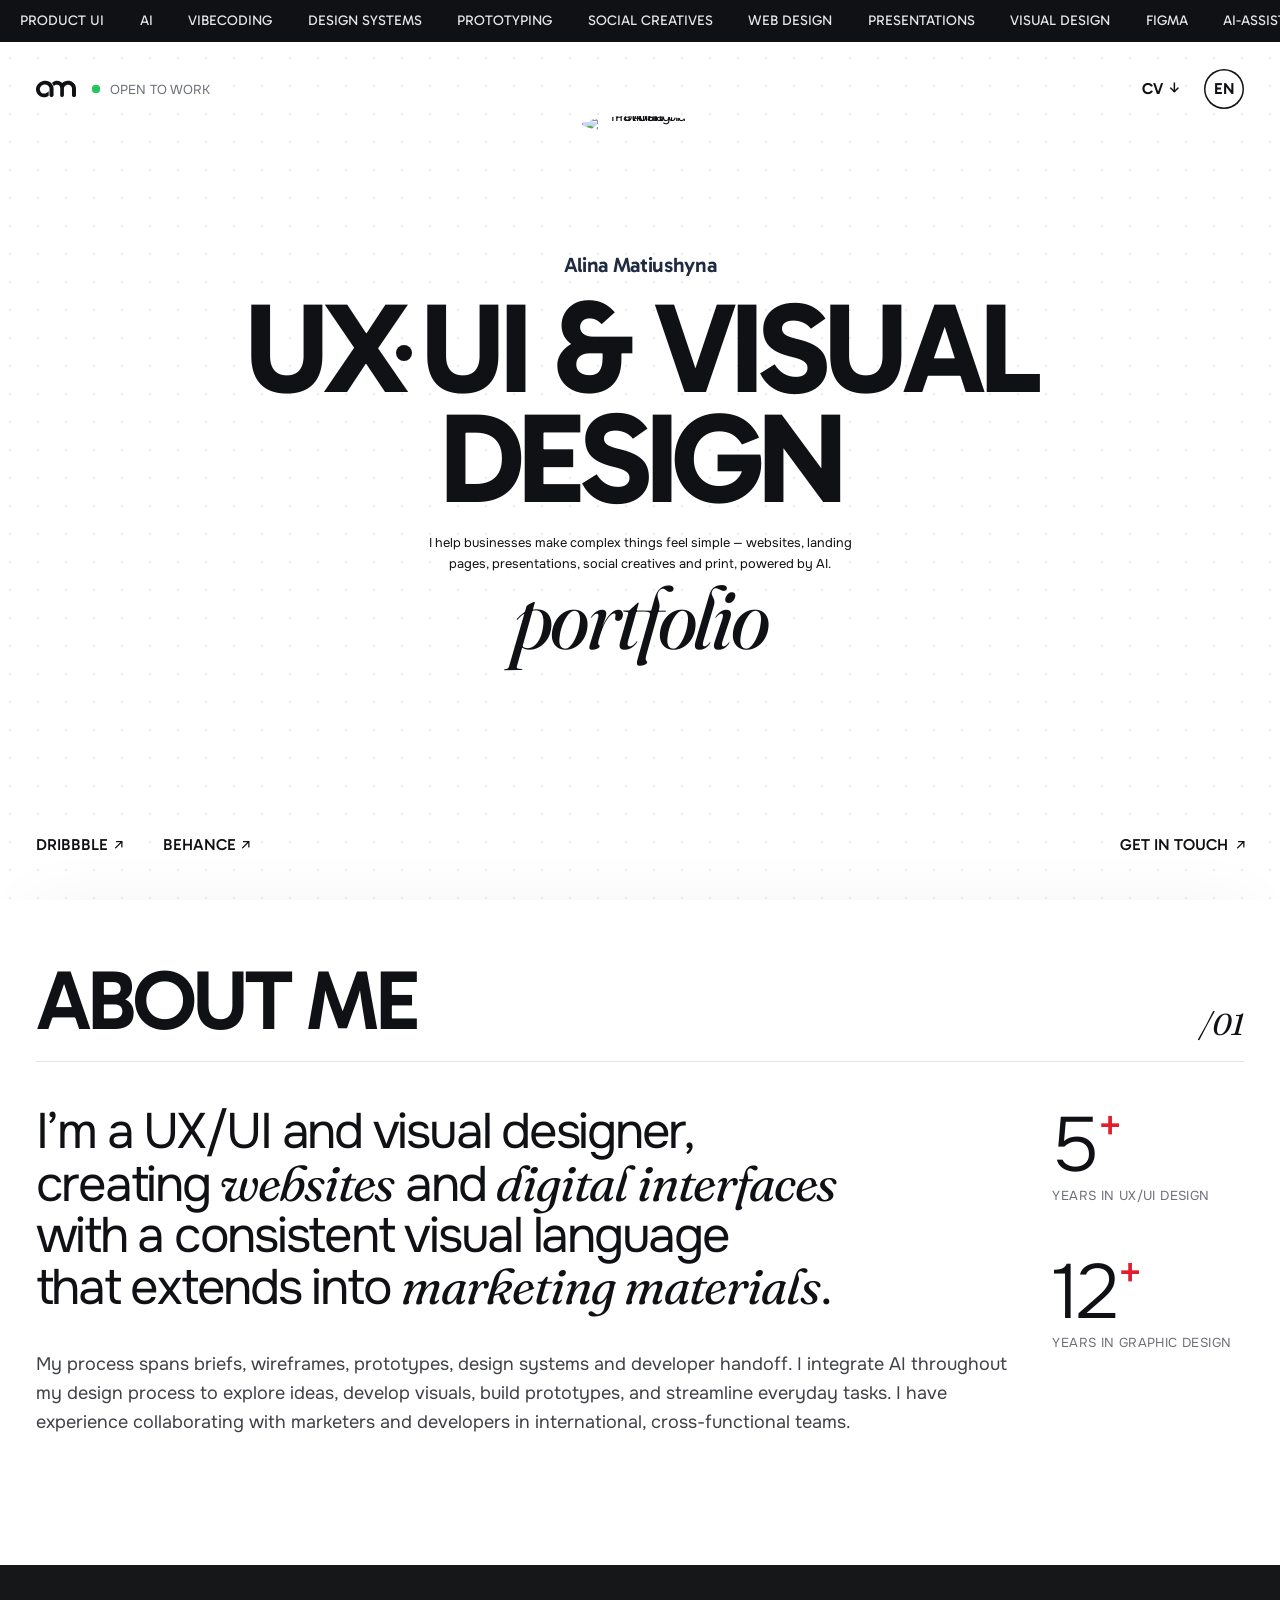
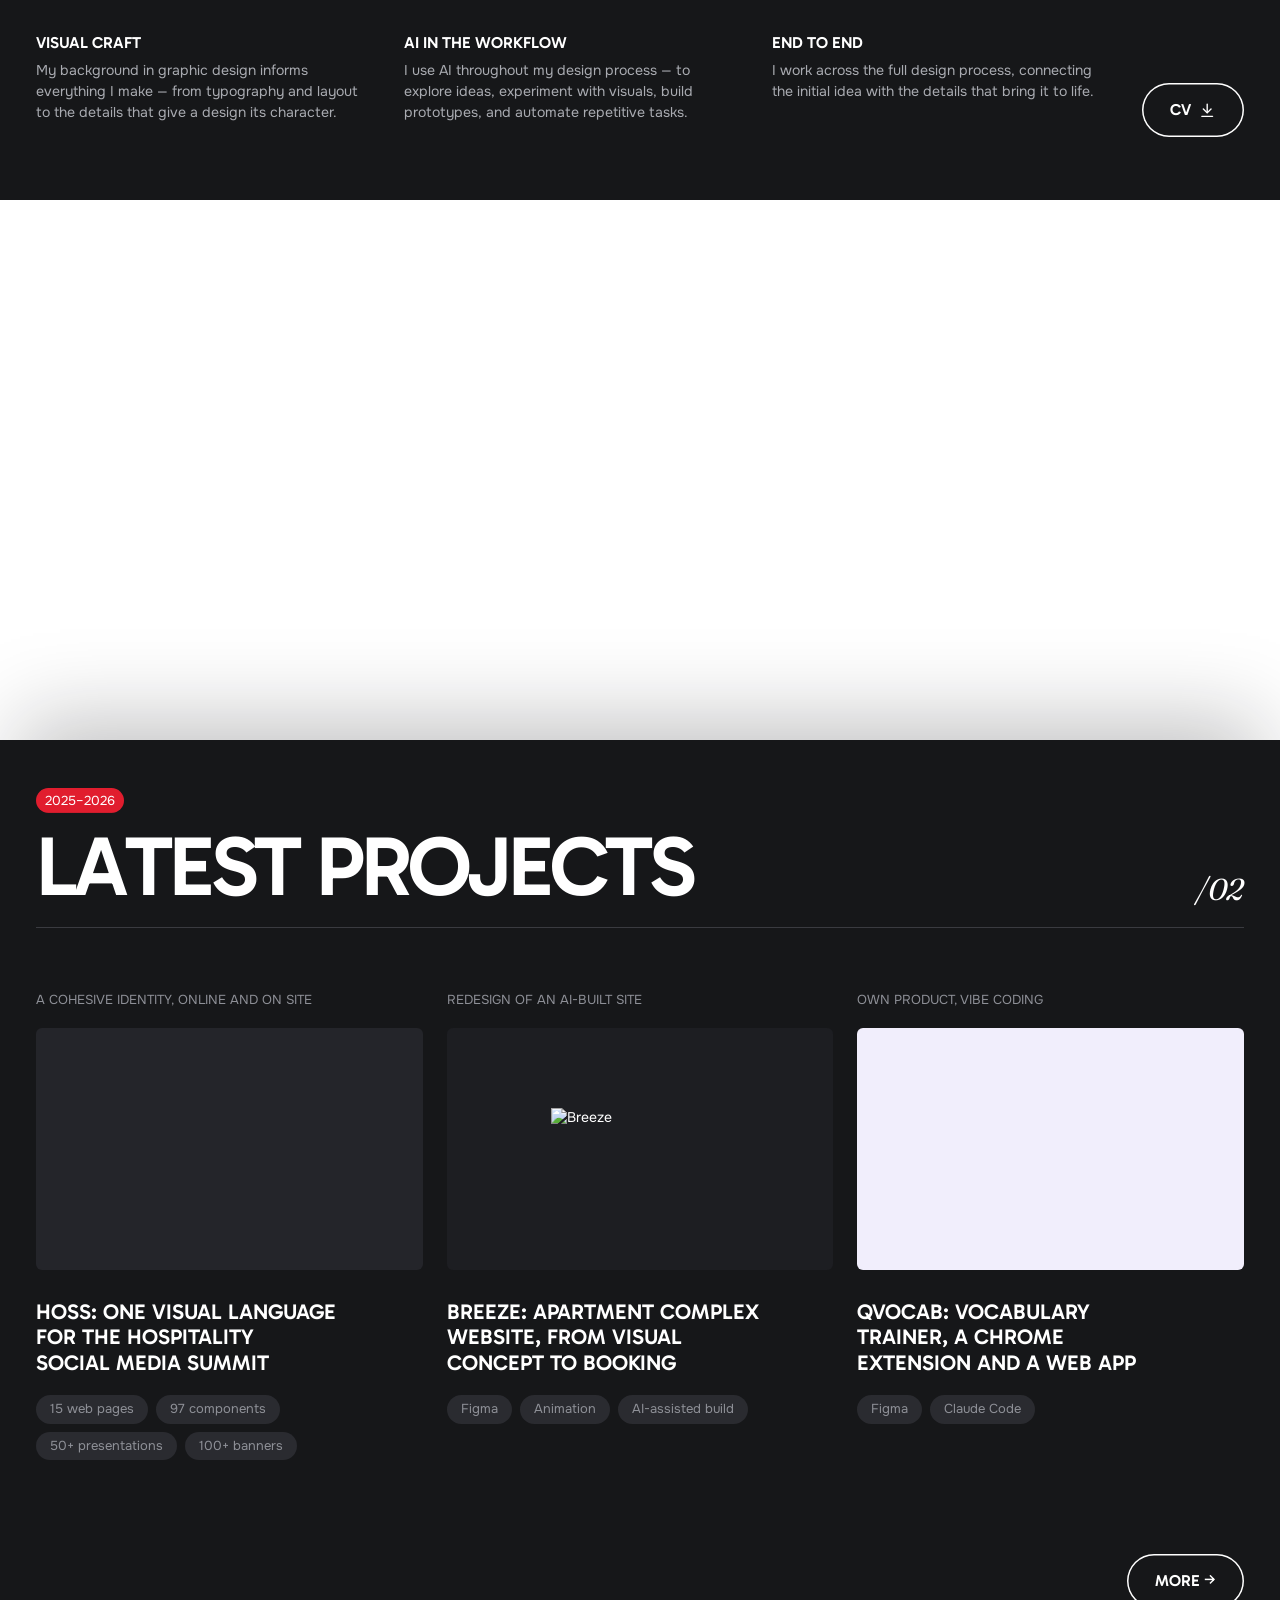
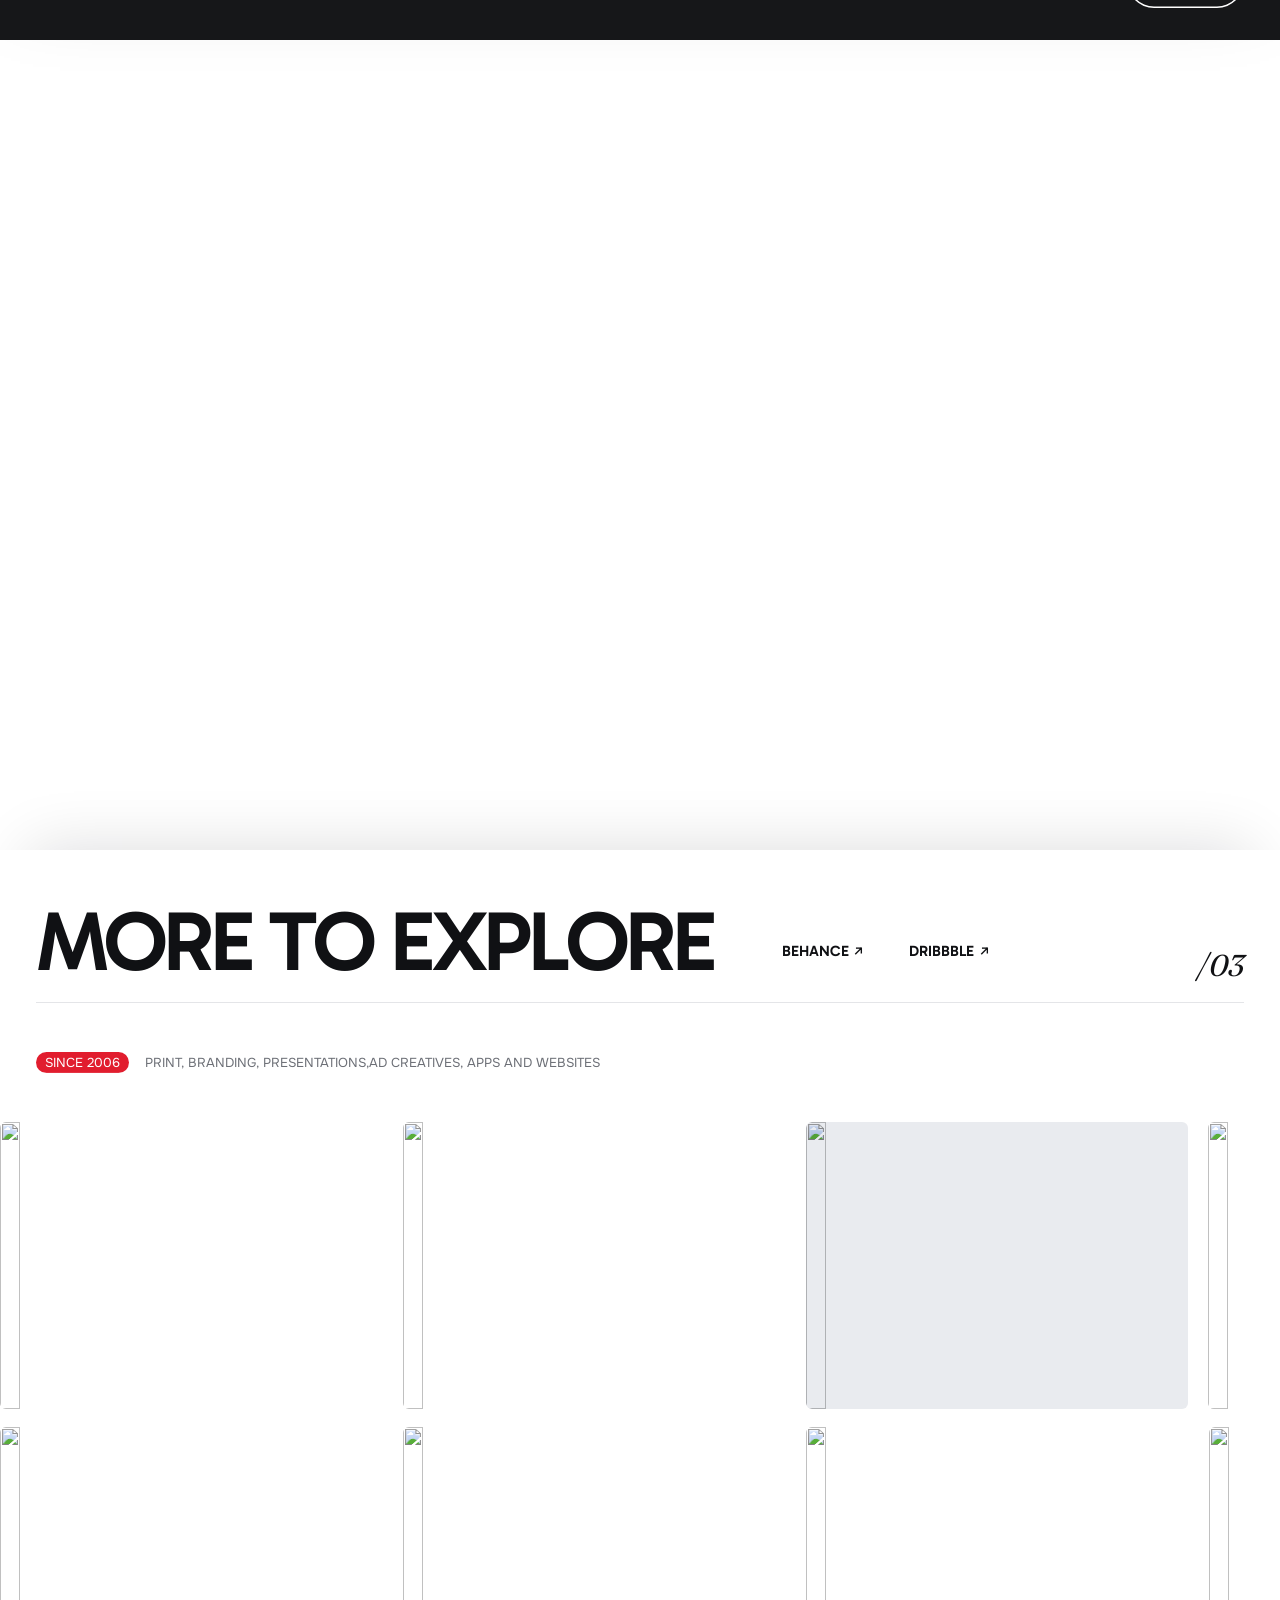
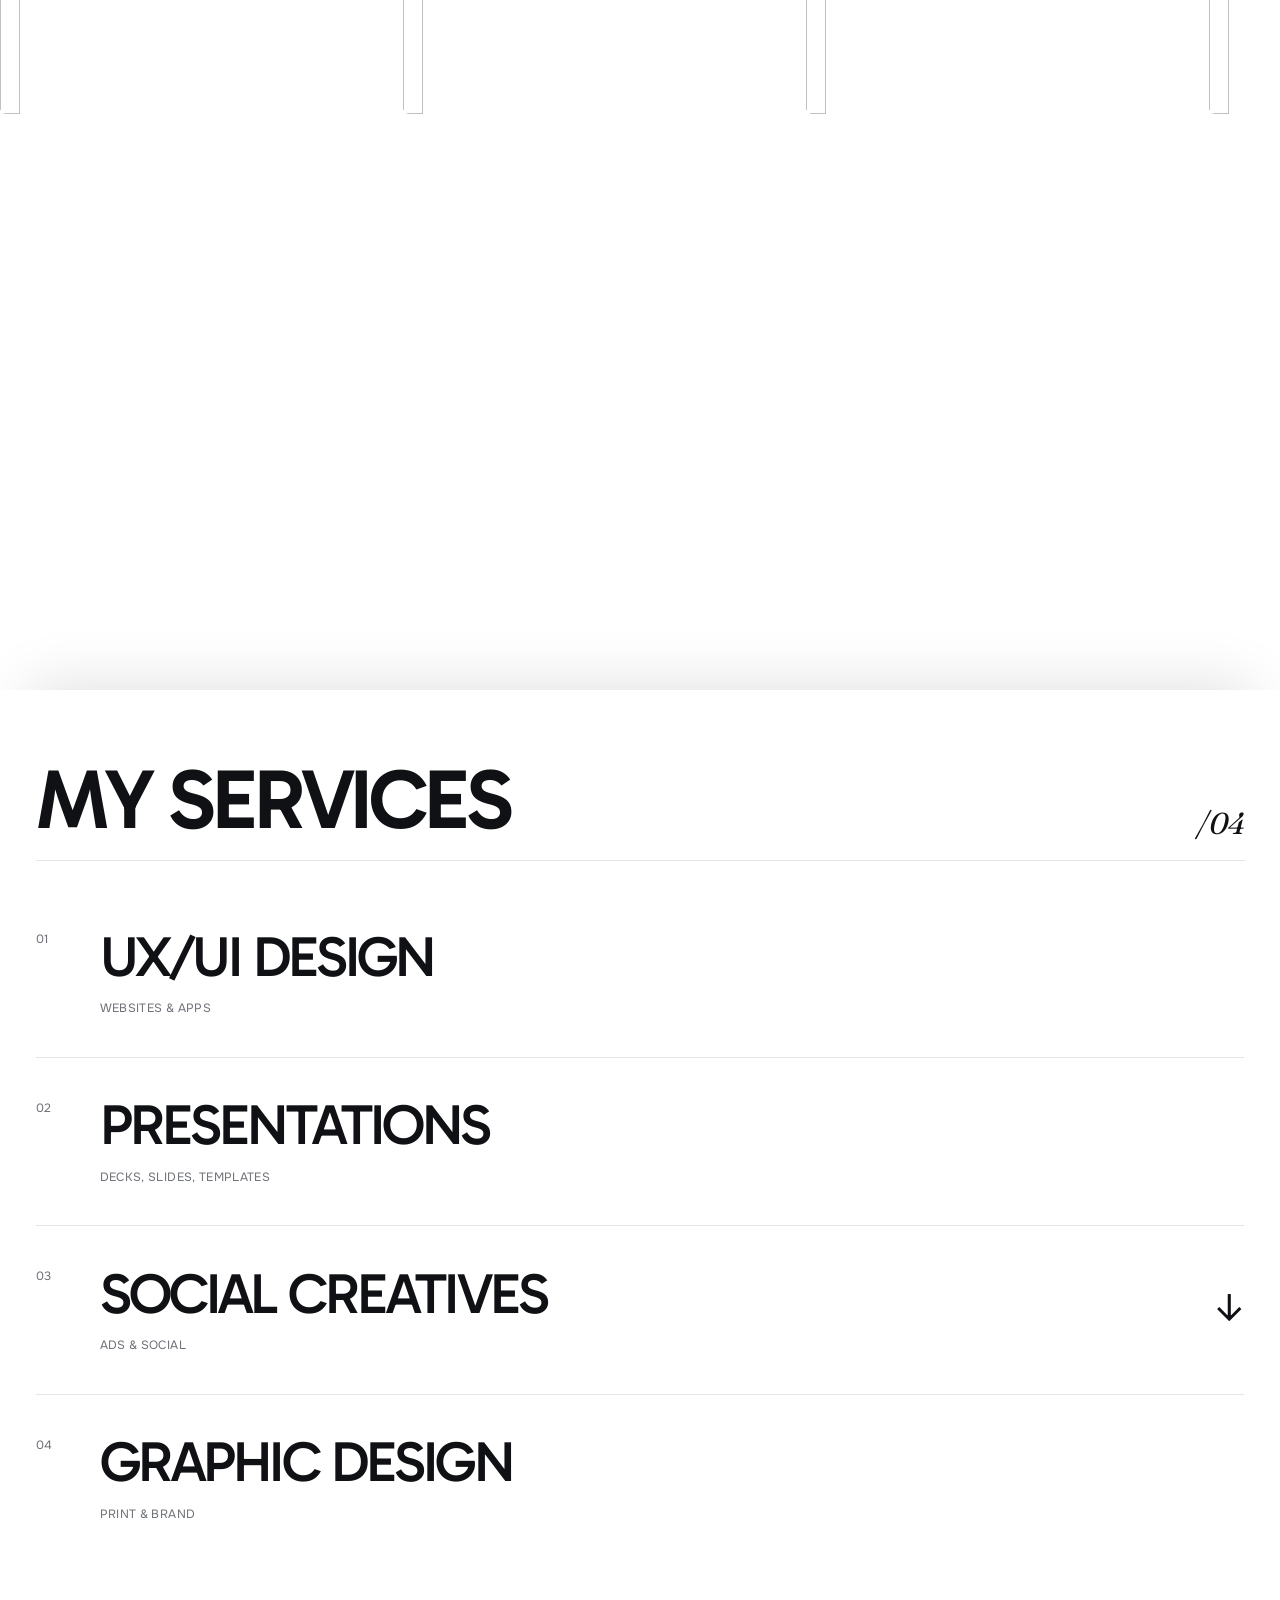
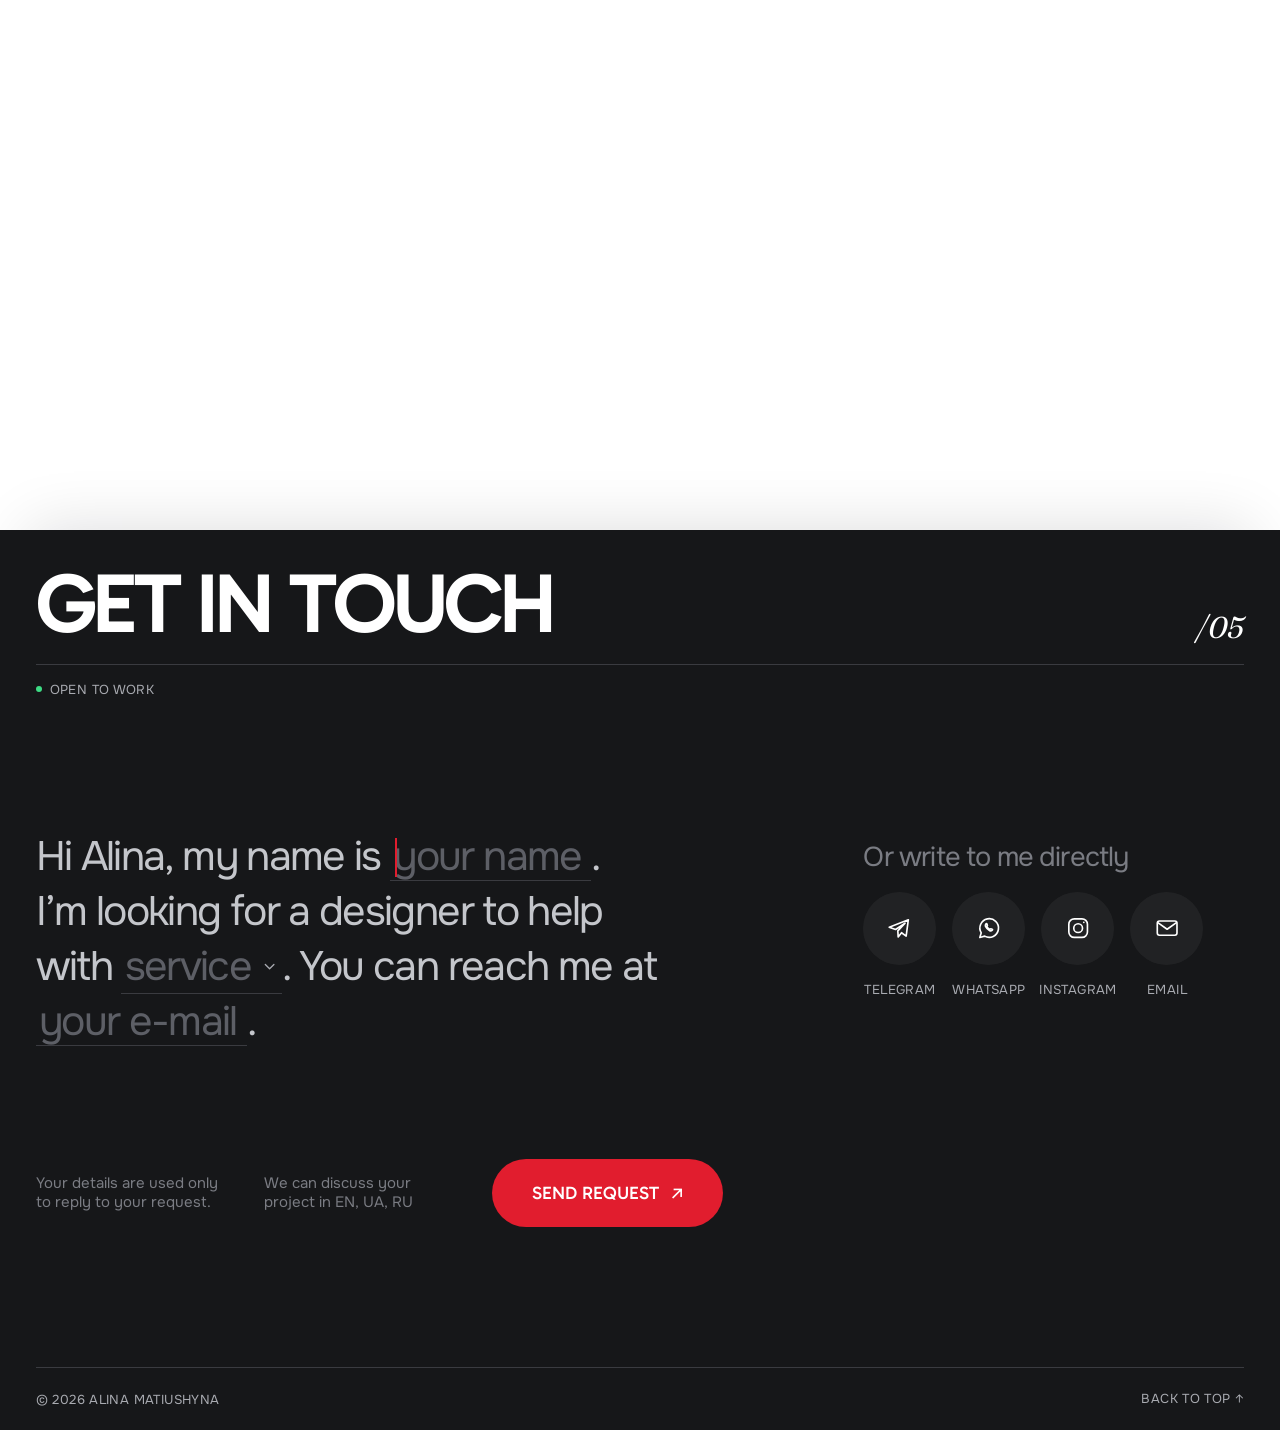
==== index.html @ a6430e71 "Add HoSS prefix to project card" ====
<!doctype html>
<html lang="en">
<head>
<meta charset="utf-8">
<meta name="viewport" content="width=device-width, initial-scale=1, viewport-fit=cover">
<meta name="description" content="Alina Matiushyna, UX/UI & Visual Designer. Product UI, websites, presentations and social creatives.">
<meta property="og:type" content="website">
<meta property="og:title" content="Alina Matiushyna — UX/UI & Visual Designer">
<meta property="og:description" content="Portfolio: product UI, websites, design systems and presentations.">
<meta property="og:url" content="https://uxui-am.com/">
<meta property="og:image" content="https://uxui-am.com/og-image.jpg">
<meta property="og:image:width" content="1200">
<meta property="og:image:height" content="630">
<meta name="twitter:card" content="summary_large_image">
<meta name="theme-color" content="#101114" media="(max-width: 820px) and (prefers-color-scheme: dark)">
<meta name="theme-color" content="#161719">
<title>Alina Matiushyna Portfolio</title>
<link rel="icon" type="image/svg+xml" href="favicon.svg">
<link rel="icon" type="image/png" sizes="32x32" href="favicon-32.png">
<link rel="apple-touch-icon" href="apple-touch-icon.png">
<link rel="preconnect" href="https://fonts.googleapis.com">
<link rel="preconnect" href="https://fonts.gstatic.com" crossorigin>
<link rel="stylesheet" href="https://fonts.googleapis.com/css2?family=Gabarito:wght@400;500;600;700&family=Onest:wght@300;400;600&family=Fraunces:ital,opsz,wght@1,9..144,400..700&family=Fustat:wght@400;600;700&display=swap">
<style>:root{color-scheme:light;padding-top:env(safe-area-inset-top,0px);padding-bottom:env(safe-area-inset-bottom,0px)}body{margin:0;font:14px system-ui,sans-serif}img{max-width:100%}[hidden]{display:none!important}</style>
</head>
<body>
<div class="safari-top-tint" aria-hidden="true"></div>
<style>
/* Single light look, on purpose: the design is a white page with one dark band */
:root{
  --ink:#101114; --ink-2:#202A40; --muted:#6C6F76; --muted-2:#A9ABB1;
  --paper:#FFFFFF; --soft:#F6F6F7; --pill:#F1F1F3; --line:#E4E5E8;
  --dark:#161719; --dark-2:#24252A; --dark-pill:#2A2B30; --dark-line:#3A3B40;
  --accent:#E11D2E;
  --gut:max(16px, env(safe-area-inset-left, 0px));
  --gut-r:max(16px, env(safe-area-inset-right, 0px));
  --side:clamp(16px, 2.78vw, 64px);          /* 40px at 1440 */
  --display:"Gabarito","Onest",Helvetica,Arial,sans-serif;
  --serif:"Fraunces",Georgia,"Times New Roman",serif;
  --text:"Onest",Helvetica,Arial,sans-serif;
  --arrow:"Fustat","Onest",Helvetica,Arial,sans-serif;
  color-scheme:light;
}
*,*::before,*::after{box-sizing:border-box}
body{margin:0;background:var(--paper);color:var(--ink);font-family:var(--text);-webkit-font-smoothing:antialiased;overflow-x:hidden}
a{color:inherit}
img,video{max-width:100%}
.ar{font-family:var(--arrow)}
.wrap{padding-left:max(var(--side),var(--gut));padding-right:max(var(--side),var(--gut))}
h1,h2,h3{margin:0;text-wrap:balance}
.up{text-transform:uppercase}

/* ---------- Ticker ---------- */
.ticker{position:relative;z-index:2;background:var(--ink);color:#FFFFFF;overflow:hidden;white-space:nowrap;font-size:15px;line-height:1.25}
.ticker__track{display:inline-flex;gap:40px;padding:16px 20px;animation:run 60s linear infinite}
.ticker__track span{flex:none}
@keyframes run{to{transform:translateX(-50%)}}

/* ---------- Hero ---------- */
/* Hero fills one screen: ticker (~51px) + hero = 100svh. Sizes follow the smaller of width and height */
.hero{position:relative;overflow:hidden;min-height:calc(100vh - 51px);min-height:calc(100svh - 51px);display:flex;flex-direction:column;justify-content:center}
.hero__glow{position:absolute;pointer-events:none;object-fit:cover}
.hero__glow--r{left:72%;top:-10vw;width:44vw;aspect-ratio:634/663;height:auto}
.hero__glow--l{left:-8%;bottom:-17vw;width:38vw;aspect-ratio:639/663;height:auto}

/* ---------- Hero entrance ---------- */
@keyframes fadeUp{from{opacity:0;transform:translateY(24px)}to{opacity:1;transform:none}}
@keyframes lineUp{from{transform:translateY(105%)}to{transform:none}}
@keyframes blurIn{from{opacity:0;filter:blur(14px);transform:translateY(10px) scale(.96)}to{opacity:1;filter:blur(0);transform:none}}
@keyframes popIn{0%{opacity:0;transform:scale(.6)}70%{opacity:1;transform:scale(1.04)}100%{opacity:1;transform:none}}
@keyframes glowR{from{opacity:0;transform:translate(8%,-8%) scale(1.08)}to{opacity:1;transform:none}}
@keyframes glowL{from{opacity:0;transform:translate(-8%,8%) scale(1.08)}to{opacity:1;transform:none}}
@keyframes tickerIn{from{transform:translateY(-100%)}to{transform:none}}
.ticker{animation:tickerIn .7s cubic-bezier(.22,1,.36,1) both}
.hero__glow--r{animation:glowR 2.2s cubic-bezier(.22,1,.36,1) .15s both}
.hero__glow--l{animation:glowL 2.2s cubic-bezier(.22,1,.36,1) .35s both}
.hero__ava{animation:popIn .9s cubic-bezier(.22,1,.36,1) .25s both}
.hero__love{animation:popIn .7s cubic-bezier(.22,1,.36,1) .95s both;transform-origin:50% 60%}
.hero__name{animation:fadeUp .8s cubic-bezier(.22,1,.36,1) .45s both}
.hero__h1 .ln{display:block;overflow:hidden;padding-top:.08em;margin-top:-.08em}
.hero__h1 .ln>span{display:block;animation:lineUp 1.1s cubic-bezier(.22,1,.36,1) both}
.hero__h1 .ln:nth-child(1)>span{animation-delay:.55s}
.hero__h1 .ln:nth-child(2)>span{animation-delay:.7s}
.hero__lead{animation:fadeUp .9s cubic-bezier(.22,1,.36,1) 1.05s both}
.hero__word{animation:blurIn 1.4s cubic-bezier(.22,1,.36,1) 1.2s both}
.hero__in{position:relative;display:flex;flex-direction:column;align-items:center;text-align:center;gap:clamp(12px,min(1.74vw,2.8vh),30px);padding-top:clamp(28px,min(4.9vw,7.6vh),100px);padding-bottom:clamp(28px,min(4.9vw,7.6vh),100px)}
.hero__ava{width:clamp(72px,min(10.14vw,16.2vh),180px);aspect-ratio:1;border-radius:50%;object-fit:cover}
.hero__ava-wrap{position:relative;display:block;line-height:0}
.hero__love{position:absolute;right:-5%;bottom:4%;width:27%;height:auto;filter:drop-shadow(0 2px 4px rgba(16,17,20,.12))}
.hero__name{font-family:var(--display);font-weight:600;font-size:clamp(18px,min(1.8vw,2.9vh),32px);line-height:.72;letter-spacing:-.016em;color:var(--ink-2)}
.hero__h1{font-family:var(--display);font-weight:700;font-size:clamp(50px,min(12vw,19.2vh),230px);line-height:.86;letter-spacing:-.055em;text-transform:uppercase}
.hero__lead{max-width:554px;margin:0;font-size:16px;line-height:1.6}
.hero__word{font-family:var(--serif);font-style:italic;font-size:clamp(48px,min(7.64vw,12.2vh),140px);line-height:1;letter-spacing:-.03em;margin-top:-.12em}

/* ---------- Section heads ---------- */
.head{display:flex;justify-content:space-between;align-items:flex-end;gap:16px;padding-bottom:22px;border-bottom:1px solid var(--line)}
.head__t{font-family:var(--display);font-weight:600;font-size:clamp(44px,9.17vw,170px);line-height:.9;letter-spacing:-.045em;text-transform:uppercase}
.head__n{flex:none;font-family:var(--serif);font-style:italic;font-size:clamp(24px,2.36vw,40px);line-height:1}

/* ---------- Latest projects ---------- */
.projects{background:var(--dark);color:#FFFFFF;padding-top:clamp(48px,5vw,96px);padding-bottom:18px;display:flex;flex-direction:column;gap:40px}
.projects .head{border-bottom-color:var(--dark-line)}
.projects__side{display:flex;flex-direction:column;justify-content:space-between;align-items:flex-end;gap:16px}
.toggle{display:flex;gap:10px}
.toggle button{width:34px;height:30px;border:0;border-radius:8px;display:grid;place-items:center;padding:0;cursor:pointer}
.toggle .on{background:var(--dark-2)}
.toggle .off{background:#000000}
.cases{display:grid;grid-template-columns:repeat(3,minmax(0,1fr));gap:24px;padding:0 0 64px;border-bottom:1px solid var(--dark-line)}
.case{display:flex;flex-direction:column;gap:20px;min-width:0}
.case__lab{font-size:13px;color:#8E9097}
.cover{position:relative;display:block;aspect-ratio:437/273;border-radius:10px;overflow:hidden;background:var(--dark-2);isolation:isolate}
.cover>img,.cover>video{position:absolute;inset:0;width:100%;height:100%;object-fit:cover;transform:scale(1.01);transition:transform .8s cubic-bezier(.22,1,.36,1)}
.cover:hover>img,.cover:hover>video{transform:scale(1.04)}
.cover>img.breeze-word{inset:auto;left:27%;top:33%;width:47.6%;height:auto;object-fit:contain;transform:none;z-index:1}
.cover:hover>img.breeze-word{transform:none}
.cover--shade::after{content:"";position:absolute;inset:0;background:rgba(0,0,0,.2);z-index:0;pointer-events:none}
.vc{position:absolute;z-index:2;left:16px;bottom:16px;border-radius:999px;padding:9px 14px;font-family:var(--display);font-weight:600;font-size:clamp(15px,1.25vw,18px);line-height:1;text-transform:uppercase;text-decoration:none;transition:background .2s,color .2s}
.vc--light{background:#FFFFFF;color:var(--ink)}
.vc--dark{background:var(--dark);color:#FFFFFF}
.cover:hover .vc{background:var(--accent);color:#FFFFFF}
.case__t{padding-top:10px;font-family:var(--display);font-weight:600;font-size:clamp(20px,1.67vw,28px);line-height:1.2;text-transform:uppercase;max-width:30ch}
.pills{display:flex;flex-wrap:wrap;gap:8px;padding-top:18px}
.pill{border-radius:999px;padding:6px 14px;font-size:13px;line-height:1.3}
.pill--dark{background:var(--dark-pill);color:#8E9097}
.pill--light{background:var(--pill)}

/* Qvocab layered cover */
.qv{background:#F1EEFC}
.qv__in{position:absolute;inset:0 -0.46%}
.qv .l{position:absolute;left:-10.04%;top:-16.21%;width:120.08%;transition:transform .8s cubic-bezier(.22,1,.36,1);pointer-events:none}
.qv .l img{display:block;width:100%;height:auto}
.qv:hover .bg{transform:scale(1.03)}
.qv:hover .t-plus{transform:translate(-1.2%,-1%) rotate(-4deg)}
.qv:hover .t-sets{transform:translate(.6%,-1.6%) rotate(3deg)}
.qv:hover .t-speaker{transform:translate(-.8%,1%) rotate(-3deg)}
.qv:hover .t-star{transform:translate(.8%,1.4%) rotate(4deg)}
.qv:hover .t-play{transform:translate(1.4%,-.6%) rotate(4deg)}
.qv:hover .logo{transform:translate(.4%,-1.4%) scale(1.04) rotate(-2deg)}
.qv:hover .hand{transform:scale(1.05)}
.qv .hand{transform-origin:30% 55%}
.qv .logo{transform-origin:70% 56%}

/* ---------- More work ---------- */
.more{padding-top:20px;display:flex;flex-direction:column;gap:20px;overflow:hidden}
.more__row{display:flex;justify-content:space-between;align-items:center;gap:16px;flex-wrap:wrap}
.more__t{font-family:var(--display);font-weight:600;font-size:16px;line-height:1.2;text-transform:uppercase;color:#FFFFFF}
.more__links{display:flex;gap:28px;font-size:16px;color:var(--muted-2)}
.more__links a{text-decoration:none;transition:color .2s}
.more__links a:hover{color:#FFFFFF}
.projects .more__row{margin-top:clamp(16px,2.2vw,40px)}
.strip{display:flex;width:max-content;animation:run 240s linear infinite}
.strip__set{display:flex;gap:20px;padding-right:20px}
.strip img{display:block;height:clamp(140px,13.9vw,240px);width:auto;max-width:none;border-radius:10px;object-fit:cover}
.strip .tone{display:block;flex:none;border-radius:10px;overflow:hidden;background:#E9EBEF}
.strip .tone img{mix-blend-mode:multiply;border-radius:0}

/* ---------- What I do ---------- */
.do{padding-top:clamp(64px,6.67vw,128px);padding-bottom:40px}
.rows{padding-left:0}
.row{display:flex;align-items:flex-end;gap:16px;padding-top:26px;padding-bottom:26px;border-bottom:1px solid var(--line)}
.row:nth-child(2){padding-left:4.17vw}.row:nth-child(3){padding-left:8.33vw}.row:nth-child(4){padding-left:12.5vw}.row:nth-child(5){padding-left:16.67vw}
.row__n{flex:none;width:40px;align-self:flex-start;padding-top:10px;font-size:12px}
.row__txt{flex:1;min-width:0;display:flex;flex-direction:column;gap:10px}
.row__t{font-family:var(--display);font-weight:500;font-size:clamp(32px,4.44vw,84px);line-height:1;letter-spacing:-.035em;text-transform:uppercase}
.row__d{font-size:13px;text-transform:uppercase}
.row .pills{padding-top:0;gap:4px;justify-content:flex-end}
.row__t{transition:transform .5s cubic-bezier(.22,1,.36,1),color .3s}
.row:hover .row__t{transform:translateX(12px);color:var(--accent)}

/* ---------- How I work ---------- */
.how{padding-top:clamp(64px,6.67vw,128px);padding-bottom:40px;display:flex;flex-direction:column;gap:40px}
.steps{display:grid;grid-template-columns:repeat(5,minmax(0,1fr));gap:24px}
.step{min-height:330px;background:var(--soft);border-radius:10px;box-shadow:0 6px 18px rgba(16,17,20,.06);padding:18px;display:flex;flex-direction:column;gap:10px;transition:transform .4s cubic-bezier(.22,1,.36,1)}
.step:hover{transform:translateY(-6px)}
.step__n{font-size:12px}
.step__t{padding-top:18px;font-family:var(--display);font-weight:600;font-size:20px;line-height:1.2;text-transform:uppercase}
.step__d{font-size:14px;line-height:1.3;color:var(--muted)}
.step__sp{flex:1;min-height:24px;border-bottom:1px solid var(--line)}
.goal{align-self:flex-start;background:var(--ink);color:#FFFFFF;border-radius:999px;padding:4px 12px;font-size:12px}
.step__g{font-size:14px;line-height:1.3}
.step--dark{background:var(--ink);color:#FFFFFF;box-shadow:none}
.step--dark .step__d{color:var(--muted-2)}
.step--dark .step__sp{border-color:var(--dark-line)}
.step--dark .goal{background:var(--accent)}

/* ---------- Contact ---------- */
.contact{padding-top:clamp(72px,8.33vw,160px);padding-bottom:clamp(72px,8.33vw,160px);display:flex;flex-direction:column;align-items:center;gap:28px;text-align:center}
.contact__t{max-width:1100px;font-family:var(--display);font-weight:600;font-size:clamp(34px,5vw,96px);line-height:1;letter-spacing:-.035em;text-transform:uppercase}
.contact__s{font-family:var(--serif);font-style:italic;font-size:clamp(22px,2.08vw,36px)}
.talk{display:inline-flex;align-items:center;gap:14px;background:var(--ink);color:#FFFFFF;border-radius:999px;padding:7px 26px 7px 7px;text-decoration:none;text-align:left;transition:background .25s}
.talk:hover{background:var(--accent)}
.talk img{width:48px;height:48px;border-radius:50%;object-fit:cover}
.talk b{display:block;font-weight:600;font-size:16px;line-height:1.25}
.talk small{display:block;font-size:13px;line-height:1.25;color:var(--muted-2)}
.talk:hover small{color:#FFFFFF}

/* ---------- Footer ---------- */
.foot{display:flex;justify-content:space-between;align-items:center;gap:16px;flex-wrap:wrap;padding-top:22px;padding-bottom:22px;border-top:1px solid var(--line);font-size:13px;letter-spacing:.03em;text-transform:uppercase}
.foot a{text-decoration:none}
.foot a:hover{color:var(--accent)}
.foot nav{display:flex;gap:24px;flex-wrap:wrap}

/* ---------- Breakpoints ---------- */
@media (max-width:1100px){
  .cases{grid-template-columns:repeat(2,minmax(0,1fr))}
  .steps{grid-template-columns:repeat(3,minmax(0,1fr))}
  .rows{padding-left:0}
}
@media (max-width:820px){
  .rows{padding-left:0}
  .row,.row:nth-child(n){padding-left:0;flex-wrap:wrap}
  .row .pills{width:100%;justify-content:flex-start;padding-left:56px}
  .steps{grid-template-columns:repeat(2,minmax(0,1fr))}
  .step{min-height:280px}
  .hero{min-height:0}
  .hero__glow--r{left:48%;top:-8vw;width:66vw}
  .hero__glow--l{top:auto;bottom:-20vw;width:60vw}
}
@media (max-width:640px){
  .cases{grid-template-columns:minmax(0,1fr)}
  .steps{grid-template-columns:minmax(0,1fr)}
  .step{min-height:0}
  .step__sp{min-height:28px}
  .row .pills{padding-left:56px}
  .foot{justify-content:center;text-align:center}
}
@media (prefers-reduced-motion:reduce){
  .ticker__track,.strip,.ticker,.hero__glow,.hero__ava,.hero__love,.hero__name,.hero__h1 .ln>span,.hero__lead,.hero__word{animation:none}
  .cover>img,.cover>video,.qv .l,.row__t,.step{transition:none}
}

/* ---------- Scroll reveal (only when JS runs; content stays visible without it) ---------- */
.js [data-r]{opacity:0;transform:translateY(36px);transition:opacity .9s cubic-bezier(.22,1,.36,1) var(--d,0s),transform 1.1s cubic-bezier(.22,1,.36,1) var(--d,0s)}
.js [data-r=side]{transform:translateX(-40px)}
.js [data-r=wipe]{opacity:1;transform:translateY(30%);clip-path:inset(0 0 100% 0);transition:clip-path 1.1s cubic-bezier(.22,1,.36,1) var(--d,0s),transform 1.1s cubic-bezier(.22,1,.36,1) var(--d,0s)}
.js [data-r].in{opacity:1;transform:none;clip-path:inset(-10% -5% -10% -5%)}
.js .step[data-r].in:hover{transform:translateY(-6px)}
@media (prefers-reduced-motion:reduce){.js [data-r]{opacity:1;transform:none;clip-path:none;transition:none}}

/* ---------- Stacked screens: each next block slides over the previous one ---------- */
.ticker{position:sticky;top:0;z-index:1}
.hero{position:sticky;top:51px;z-index:1}
main>section,.foot{position:sticky;top:0}
.projects{z-index:3}.more{z-index:4;background:var(--paper)}.do{z-index:5;background:var(--paper);overflow-x:clip}.how{z-index:6;background:var(--paper)}.contact{z-index:7;background:var(--paper)}.foot{z-index:8;background:var(--paper)}
.more,.do,.how,.contact{box-shadow:0 -30px 60px -30px rgba(16,17,20,.14)}
.projects{box-shadow:0 -40px 80px -20px rgba(16,17,20,.25)}
.hero__in{will-change:transform,opacity;transform-origin:50% 30%}
/* Hero letters */
.hero__h1 .ln>span.split{animation:none}
.hero__h1 .ch{display:inline-block;animation:chIn 1s cubic-bezier(.22,1,.36,1) both;animation-delay:calc(.5s + var(--i) * 32ms)}
@keyframes chIn{from{transform:translateY(105%) rotate(7deg)}to{transform:none}}
.hero__glow,.hero__ava-wrap{transition:translate .9s cubic-bezier(.22,1,.36,1)}
.row{will-change:transform}
@media (prefers-reduced-motion:reduce){.hero__h1 .ch{animation:none}}

/* ---------- One screen per block (desktop) ---------- */
:root{--sh:clamp(110px,30vw,170px)}
.strip img,.strip .tone img{height:var(--sh)}
.strips{display:flex;flex-direction:column;justify-content:center;gap:20px;overflow:hidden}
.strip--rev{animation-direction:reverse;animation-duration:280s}
.more{padding-top:clamp(48px,8vw,96px);padding-bottom:32px;gap:28px}
.more>.head{margin-left:max(var(--side),var(--gut));margin-right:max(var(--side),var(--gut-r));padding-left:0;padding-right:0}
.more__foot{display:flex;justify-content:space-between;align-items:baseline;gap:16px;flex-wrap:wrap}
.more__note{font-size:13px;letter-spacing:.03em;text-transform:uppercase;color:var(--muted)}
.more .more__links{gap:32px;font-family:var(--display);font-weight:600;font-size:clamp(18px,1.6vw,26px);text-transform:uppercase;color:var(--ink)}
.more .more__links a:hover{color:var(--accent)}
@media (min-width:821px){
  :root{--sh:clamp(120px,22vh,250px)}
  .projects,.more,.do,.how{min-height:100vh;min-height:100svh}
  .contact{min-height:calc(100vh - 62px);min-height:calc(100svh - 62px);justify-content:center}
  .head__t{font-size:clamp(44px,min(9.17vw,13.5vh),170px)}
  .projects{padding-top:clamp(32px,min(5vw,7vh),96px);padding-bottom:clamp(24px,5vh,64px);gap:clamp(20px,4vh,40px)}
  .cases{padding-bottom:0;border-bottom:0}
  .more{padding-top:clamp(32px,min(6.67vw,8vh),128px);padding-bottom:clamp(20px,4vh,48px);gap:clamp(16px,3vh,32px)}
  .strips{flex:1}
  .do{padding-top:clamp(32px,min(6.67vw,8vh),128px);padding-bottom:clamp(16px,3vh,40px)}
  .row{padding-top:clamp(8px,2.1vh,26px);padding-bottom:clamp(8px,2.1vh,26px)}
  .row__t{font-size:clamp(28px,min(4.44vw,6.4vh),84px)}
  .how{padding-top:clamp(32px,min(6.67vw,8vh),128px);gap:clamp(20px,4vh,40px)}
  .step{min-height:min(330px,40vh)}
}
/* pause: the stuck screen stays in view for a while before the next one slides over */
.hold{height:0}
@media (min-width:821px){.hold{height:60vh}.hold--long{height:90vh}.hold--do{height:100vh}}
.more__big{display:flex;flex-wrap:wrap;column-gap:.45em;font-size:clamp(36px,min(7vw,11vh),130px)}
.more__big a{text-decoration:none;transition:color .25s}
.more__big a:hover{color:var(--accent)}
.more__foot{justify-content:space-between}
/* slower strips, smaller corners */
.strip{animation-duration:300s}
.strip--rev{animation-duration:320s}
.cover,.strip img,.strip .tone,.step{border-radius:6px}
.strip .tone img{border-radius:0}
@media (min-width:821px){.projects{justify-content:center}}
.more__scale{font-family:var(--display);font-weight:600;font-size:clamp(22px,2.4vw,40px);line-height:1;letter-spacing:-.02em;text-transform:uppercase}
.more__foot{align-items:flex-end}
/* What I do: title stays pinned, the list scrolls under it and builds the staircase */
.do .head{position:relative;z-index:2;background:var(--paper);will-change:transform}
@media (min-width:821px){
  .do{min-height:0;padding-top:0;padding-bottom:18vh}
  .do .head{padding-top:clamp(28px,5vh,56px)}
  .row{padding-top:clamp(26px,6vh,64px);padding-bottom:clamp(26px,6vh,64px)}
  .row__t{font-size:clamp(32px,4.44vw,84px)}
}

.hero__in{z-index:1}
.kicker{font-size:13px;line-height:1;text-transform:uppercase;color:var(--muted)}
.projects .kicker{color:var(--muted-2)}
.projects .kicker--top{margin-bottom:calc(-1 * clamp(8px,2vh,24px))}
.more>.xrow,.more>.kicker{margin-top:calc(-1 * clamp(4px,1.5vh,16px))}
/* skills ticker now opens the Behance / Dribbble screen; hero takes the full screen */
.hero{top:0;min-height:100vh;min-height:100svh}
.more{padding-top:0}
.more>.head{margin-top:clamp(28px,6vh,72px)}
.hero .ticker{position:absolute;left:0;right:0;top:0;bottom:auto;z-index:2}
.hero{padding-top:51px}
@media (min-width:821px){.more{padding-top:0}}
@media (min-width:821px){.more{height:100vh;height:100svh;min-height:0}.more .strips{flex:1;min-height:0;gap:clamp(12px,2vh,20px)}}
/* years highlighted like a text selection */
.sel{color:inherit;padding:.25em .4em;border-radius:3px;background:linear-gradient(var(--accent),var(--accent)) left/0% 100% no-repeat;transition:background-size .9s cubic-bezier(.22,1,.36,1) .5s,color .3s .75s}
.kicker.in .sel,html:not(.js) .sel{background-size:100% 100%;color:#FFFFFF}
.more{z-index:4}.do{z-index:5}
/* What I do: fits one screen again, staircase builds while the screen is pinned */
@media (min-width:821px){
  .do{min-height:100vh;min-height:100svh;padding-top:clamp(32px,min(6.67vw,8vh),128px);padding-bottom:clamp(16px,3vh,40px)}
  .do .head{padding-top:0}
  .row{padding-top:clamp(12px,3.4vh,40px);padding-bottom:clamp(12px,3.4vh,40px)}
  .row__t{font-size:clamp(28px,min(4.44vw,6.4vh),84px)}
  .hold--do{height:170vh}
}
.projects__more{display:flex;justify-content:flex-end}
.more-btn{display:inline-flex;align-items:center;gap:.3em;background:transparent;color:#FFFFFF;box-shadow:inset 0 0 0 1px #4A4C52;border-radius:999px;padding:12px 22px;font-family:var(--display);font-weight:600;font-size:clamp(16px,1.25vw,20px);line-height:1;text-transform:uppercase;text-decoration:none;transition:background .2s,color .2s}
.more-btn:hover{background:var(--accent);color:#FFFFFF;box-shadow:inset 0 0 0 1px var(--accent)}
/* What I do: hover a service, a project preview slides in at an angle and follows the cursor */
.row{cursor:default}
.row__ar{display:inline-block;margin-left:.25em;font-size:.6em;vertical-align:.35em;opacity:0;transform:translate(-10px,10px);transition:opacity .3s,transform .5s cubic-bezier(.22,1,.36,1)}
.row:hover .row__ar{opacity:1;transform:none}
.peek{position:fixed;left:0;top:0;z-index:50;width:clamp(220px,22vw,360px);height:auto;border-radius:6px;pointer-events:none;opacity:0;box-shadow:0 24px 60px -20px rgba(16,17,20,.35);transform:translate(-50%,-50%) rotate(calc(var(--rot,-5deg) * 1.4)) scale(.7);transition:opacity .35s,transform .6s cubic-bezier(.22,1,.36,1)}
.peek.on{opacity:1;transform:translate(-50%,-50%) rotate(var(--rot,-5deg)) scale(1)}
@media (hover:none){.peek{display:none}}
@media (min-width:821px){.projects{justify-content:flex-start;padding-bottom:clamp(24px,4.5vh,48px)}.projects .cases{margin-block:auto}.projects__more{margin-top:0}}
/* services end up aligned in one straight column */
.row:nth-child(n){padding-left:0}
/* Hero: more air on short screens */
.hero__in{gap:clamp(10px,min(1.74vw,2.2vh),30px);padding-top:clamp(20px,min(4.9vw,5vh),100px);padding-bottom:clamp(20px,min(4.9vw,5vh),100px)}
.hero__ava{width:clamp(72px,min(10.14vw,13vh),180px)}
.hero__h1{font-size:clamp(50px,min(12vw,16vh),230px)}
.hero__word{font-size:clamp(58px,min(9.6vw,12.6vh),176px)}
/* What I do: rows fill the screen height */
@media (min-width:821px){
  .do{display:flex;flex-direction:column}
  .do .rows{flex:1;display:flex;flex-direction:column}
  .do .row{flex:1;align-items:center}
}
/* quiet light ticker */
.hero .ticker{background:rgba(255,255,255,.32);-webkit-backdrop-filter:blur(16px) saturate(1.2);backdrop-filter:blur(16px) saturate(1.2);color:#3F4147;font-weight:400;border-bottom:1px solid rgba(16,17,20,.06)}
.hero .ticker__track{gap:36px;font-size:14px}
/* AI heart: bigger, pops in and beats once */
.hero__love{overflow:visible;animation:popIn .7s cubic-bezier(.22,1,.36,1) .95s both}
@keyframes loveIn{0%{opacity:0;transform:scale(.4) rotate(-12deg)}30%{opacity:1;transform:scale(1.06) rotate(0)}42%{transform:scale(1)}56%{transform:scale(1.22)}66%{transform:scale(.97)}76%{transform:scale(1.14)}88%{transform:scale(.99)}100%{opacity:1;transform:scale(1)}}
@media (prefers-reduced-motion:reduce){.hero__love{animation:none}}
/* AI sparkle: appears after the heart with a turn, then twinkles now and then */
.ai-star{transform-box:fill-box;transform-origin:center;animation:starIn .9s cubic-bezier(.22,1,.36,1) 2.1s both,starTw 4.5s ease-in-out 3.6s infinite}
@keyframes starIn{0%{transform:scale(0) rotate(-120deg);opacity:0}60%{transform:scale(1.4) rotate(12deg);opacity:1}100%{transform:scale(1) rotate(0)}}
@keyframes starTw{0%,78%,100%{transform:scale(1) rotate(0)}86%{transform:scale(1.3) rotate(45deg)}93%{transform:scale(.92) rotate(90deg)}}
@media (prefers-reduced-motion:reduce){.ai-star{animation:none}}
/* service numbers: same italic serif as the section numbers, light grey */
.do .row__n{width:40px;align-self:flex-start;padding-top:.6em;font-family:var(--text);font-weight:400;font-style:normal;font-size:13px;line-height:1;letter-spacing:0;color:var(--muted)}
/* skills ticker: white frosted glass, a faint colour on the left that slowly shifts blue > violet > pink */
@property --tkc{syntax:'<color>';inherits:false;initial-value:rgba(150,205,255,.17)}
.hero .ticker{background-color:rgba(255,255,255,.34);background-image:none;animation:none}
@keyframes tkHue{0%,100%{--tkc:rgba(150,205,255,.17)}33%{--tkc:rgba(186,162,255,.17)}66%{--tkc:rgba(244,176,226,.15)}}
@media (prefers-reduced-motion:reduce){.hero .ticker{animation:none}}
/* year highlight fills on its own, a moment after the screen appears */
.kicker .sel{transition:background-size 1.1s cubic-bezier(.65,0,.35,1) 1.3s,color .4s 1.9s}
/* hero content sits a little higher */
.hero__in{margin-top:0}
.hero .ticker{border:0}
/* CV links */
.contact__btns{display:flex;flex-wrap:wrap;justify-content:center;align-items:center;gap:14px}
.cv-btn{display:inline-flex;align-items:center;gap:.35em;height:62px;padding:0 26px;border-radius:999px;box-shadow:inset 0 0 0 1px var(--line);color:var(--ink);text-decoration:none;font-weight:600;font-size:16px;transition:background .25s,color .25s,box-shadow .25s}
.cv-btn:hover{background:var(--accent);color:#FFFFFF;box-shadow:inset 0 0 0 1px var(--accent)}
.cv-pill{position:absolute;z-index:3;top:calc(51px + 8px);right:max(var(--side),var(--gut-r));display:inline-flex;align-items:center;gap:.3em;padding:8px 14px;border-radius:999px;background:rgba(255,255,255,.55);-webkit-backdrop-filter:blur(10px);backdrop-filter:blur(10px);box-shadow:inset 0 0 0 1px rgba(16,17,20,.1);color:var(--ink);text-decoration:none;font-size:14px;font-weight:600;transition:background .25s,color .25s;animation:fadeUp .8s cubic-bezier(.22,1,.36,1) 1.4s both}
.cv-pill:hover{background:var(--accent);color:#FFFFFF}
/* link arrows move in their own direction on hover */
.ar{display:inline-block}
@keyframes arNE{0%{transform:none;opacity:1}45%{transform:translate(.55em,-.55em);opacity:0}46%{transform:translate(-.55em,.55em);opacity:0}100%{transform:none;opacity:1}}
@keyframes arS{0%{transform:none;opacity:1}45%{transform:translateY(.6em);opacity:0}46%{transform:translateY(-.6em);opacity:0}100%{transform:none;opacity:1}}
@keyframes arN{0%{transform:none;opacity:1}45%{transform:translateY(-.6em);opacity:0}46%{transform:translateY(.6em);opacity:0}100%{transform:none;opacity:1}}
a:hover .ar,.cover:hover .vc .ar,.more-btn:hover .ar{animation:arNE .55s cubic-bezier(.22,1,.36,1)}
.cv-btn:hover .ar,.cv-pill:hover .ar{animation:arS .55s cubic-bezier(.22,1,.36,1)}
.foot a:hover .ar-up{animation:arN .55s cubic-bezier(.22,1,.36,1)}
@media (prefers-reduced-motion:reduce){a:hover .ar,.cover:hover .vc .ar,.cv-btn:hover .ar,.cv-pill:hover .ar{animation:none}}
/* hero background video: one full-screen glass loop */
.hero__bg{position:absolute;inset:0;width:100%;height:100%;object-fit:cover;pointer-events:none;animation:fxIn 1.6s cubic-bezier(.22,1,.36,1) .1s both}
@keyframes fxIn{from{opacity:0}to{opacity:1}}
/* hero CV button matches the Download CV button below */
.cv-pill{height:48px;padding:0 22px;background:#FFFFFF;-webkit-backdrop-filter:none;backdrop-filter:none;box-shadow:inset 0 0 0 1px var(--line);font-size:15px}
.cv-pill:hover{box-shadow:inset 0 0 0 1px var(--accent)}
/* longer services title stays on one line */
.do .head__t{font-size:clamp(34px,min(6.6vw,10.5vh),130px)}
/* a bit more air around the name */
.hero__name{margin:clamp(6px,1.3vh,14px) 0}
/* Latest projects: More slides the row and brings in a 4th card */
.more-btn{border:0;cursor:pointer;font-family:var(--display)}
@media (min-width:1101px){
  .cases-view{overflow:hidden;margin:-12px;padding:12px}
  .projects .cases{display:flex;gap:24px;transition:transform .5s cubic-bezier(.2,.9,.25,1)}
  .projects .case{flex:0 0 calc((100% - 48px) / 3)}
  .projects.shifted .cases{transform:translateX(calc((100% + 24px) / -3))}
}
@media (max-width:1100px){.projects__more{display:none}}
/* all small labels look the same: caps, 13px, no letter-spacing */
.case__lab,.kicker,.more__note,.foot{font-size:13px;text-transform:uppercase;letter-spacing:0}
.hero .ticker__track{font-size:13px;text-transform:uppercase;letter-spacing:0}
/* top row under the ticker: CV on the left, e-mail on the right */
.cv-pill{left:max(var(--side),var(--gut));right:auto;top:calc(51px + 12px)}
.mail-pill{left:auto;right:max(var(--side),var(--gut-r))}
/* fixed actions in the middle of the skills ticker; the moving text fades out around them */
.tk-actions{position:absolute;top:50%;left:50%;transform:translate(-50%,-50%);display:flex;gap:8px;padding:0 64px;z-index:2;background:linear-gradient(90deg,rgba(255,255,255,0),rgba(255,255,255,.96) 56px,rgba(255,255,255,.96) calc(100% - 56px),rgba(255,255,255,0))}
.tk-btn{display:inline-flex;align-items:center;gap:.3em;height:35px;padding:0 16px;border-radius:999px;background:#FFFFFF;box-shadow:inset 0 0 0 1px var(--line);color:var(--ink);text-decoration:none;font-family:var(--text);font-size:14px;font-weight:600;text-transform:none;white-space:nowrap;transition:background .25s,color .25s,box-shadow .25s}
.tk-btn--main{background:var(--ink);color:#FFFFFF;box-shadow:none}
.tk-btn:hover{background:var(--accent);color:#FFFFFF;box-shadow:inset 0 0 0 1px var(--accent)}
.hero .ticker{overflow:hidden}
@media (max-width:640px){.tk-actions{padding:0 28px}.tk-btn{padding:0 12px;font-size:13px}}
/* e-mail on the contact screen */
.mail{display:flex;align-items:center;gap:10px;font-size:16px;color:var(--muted)}
.mail__a{user-select:all;color:var(--ink)}
.mail__copy{border:0;cursor:pointer;height:30px;padding:0 12px;border-radius:999px;background:var(--pill);font:600 13px var(--text);color:var(--ink);transition:background .2s,color .2s}
.mail__copy:hover{background:var(--accent);color:#FFFFFF}
/* hero actions in the bottom corners, same quiet white style */
.hero-act{position:absolute;z-index:3;bottom:clamp(20px,3.5vh,40px);height:44px;padding:0 20px;font-size:15px;box-shadow:inset 0 0 0 1px var(--line),0 8px 24px -12px rgba(16,17,20,.22);animation:fadeUp .8s cubic-bezier(.22,1,.36,1) 1.5s both}
.hero-act--l{left:max(var(--side),var(--gut))}
.hero-act--r{right:max(var(--side),var(--gut-r))}
/* hero corner buttons: frosted glass, no outline */
.hero-act{background:rgba(255,255,255,.42);-webkit-backdrop-filter:blur(14px) saturate(1.2);backdrop-filter:blur(14px) saturate(1.2);box-shadow:0 6px 22px -14px rgba(16,17,20,.3)}
.hero-act:hover{background:var(--accent);color:#FFFFFF;box-shadow:none}
/* every button speaks the same way: Gabarito, semibold, caps (like CASE STUDY / MORE) */
.tk-btn,.hero-act,.cv-btn,.mail__copy,.talk b,.more-btn,.vc{font-family:var(--display);font-weight:600;text-transform:uppercase;letter-spacing:0}
.hero-act,.cv-btn{font-size:clamp(15px,1.15vw,17px)}
.talk b{font-size:16px}
.mail__copy{font-size:13px}
/* skills ticker: black band, white caps */
.hero .ticker{background:var(--ink);background-image:none;-webkit-backdrop-filter:none;backdrop-filter:none;color:#FFFFFF}
/* hero buttons arrive one after another: red flash, then settle into frosted glass */
@keyframes actIn{0%{opacity:0;transform:translateY(18px);background-color:var(--accent);color:#FFFFFF}18%{opacity:1;transform:none;background-color:var(--accent);color:#FFFFFF}62%{background-color:var(--accent);color:#FFFFFF}100%{opacity:1;transform:none;background-color:rgba(255,255,255,.42);color:var(--ink)}}
.hero-act--l{animation:actIn 2.2s cubic-bezier(.22,1,.36,1) 1.5s backwards}
.hero-act--r{animation:actIn 2.2s cubic-bezier(.22,1,.36,1) 2.3s backwards}
@media (prefers-reduced-motion:reduce){.hero-act--l,.hero-act--r{animation:none}}
/* calmer ticker: dark grey, half speed */
.hero .ticker{background:#2A2B30}
.hero .ticker__track{animation-duration:120s}
/* hero buttons: smaller, lighter, quick red-to-glass flick one right after the other */
.hero-act{height:38px;padding:0 16px;font-size:clamp(13px,.95vw,14px);font-weight:500}
@keyframes actQuick{0%{opacity:0;transform:translateY(10px);background-color:var(--accent);color:#FFFFFF}30%{opacity:1;transform:none;background-color:var(--accent);color:#FFFFFF}100%{opacity:1;transform:none;background-color:rgba(255,255,255,.42);color:var(--ink)}}
.hero-act--l{animation:actQuick .85s cubic-bezier(.22,1,.36,1) 1.4s backwards}
.hero-act--r{animation:actQuick .85s cubic-bezier(.22,1,.36,1) 1.65s backwards}
/* slimmer skills ticker */
.hero .ticker__track{padding-top:11px;padding-bottom:11px;line-height:1.2}
.hero{padding-top:38px}
/* What I can do for you: full-width list, quick tilted preview, arrow on the right (ref: mariia-rudenko) */
.do .row__ar{display:none}
.row__go{flex:none;align-self:center;font-size:clamp(28px,2.6vw,44px);line-height:1;color:var(--accent);opacity:0;transform:translate(-14px,14px);transition:opacity .2s,transform .35s cubic-bezier(.22,1,.36,1)}
.row:hover .row__go{opacity:1;transform:none}
.row__t{transition:transform .35s cubic-bezier(.22,1,.36,1),color .2s}
.row:hover .row__t{transform:translateX(24px)}
.peek{width:clamp(260px,26vw,440px);border-radius:2px;transform:translate(-50%,-50%) perspective(900px) rotateY(-16deg) rotateX(7deg) rotate(var(--rot,-5deg)) scale(.86);transition:opacity .16s linear,transform .3s cubic-bezier(.22,1,.36,1);box-shadow:0 30px 60px -24px rgba(16,17,20,.45)}
.peek.on{transform:translate(-50%,-50%) perspective(900px) rotateY(-12deg) rotateX(5deg) rotate(var(--rot,-5deg)) scale(1)}
/* snappier hero intro */
.hero__ava{animation:popIn .6s cubic-bezier(.22,1,.36,1) .1s both}
.hero__love{animation:popIn .5s cubic-bezier(.22,1,.36,1) .45s both}
.ai-star{animation:starIn .7s cubic-bezier(.22,1,.36,1) 1.1s both,starTw 4.5s ease-in-out 2.4s infinite}
.hero__name{animation:fadeUp .5s cubic-bezier(.22,1,.36,1) .2s both}
.hero__h1 .ch{animation:chIn .6s cubic-bezier(.22,1,.36,1) both;animation-delay:calc(.25s + var(--i) * 18ms)}
.hero__lead{animation:fadeUp .55s cubic-bezier(.22,1,.36,1) .6s both}
.hero__word{animation:blurIn .8s cubic-bezier(.22,1,.36,1) .65s both}
.hero__bg{animation-duration:1s}
.hero-act--l{animation:actQuick .7s cubic-bezier(.22,1,.36,1) .85s backwards}
.hero-act--r{animation:actQuick .7s cubic-bezier(.22,1,.36,1) 1.05s backwards}
/* big arrows on the service rows */
.row__go{font-size:clamp(40px,min(4.44vw,6.4vh),84px)}
/* services: no arrow, no 3D distortion, no line under the last row */
.row__go{display:none}
.peek{border-radius:6px;transform:translate(-50%,-50%) rotate(calc(var(--rot,-5deg) * 1.4)) scale(.86);box-shadow:0 24px 60px -20px rgba(16,17,20,.35)}
.peek.on{transform:translate(-50%,-50%) rotate(var(--rot,-5deg)) scale(1)}
.do .row:last-child{border-bottom:0}
/* services: arrow stays black (rows will lead to filtered project pages later); bigger project pills */
.do .row__go{color:var(--ink)}
.do .row .pills{gap:8px}
.do .row .pill{padding:9px 18px;font-size:clamp(14px,1vw,16px);line-height:1.25}
/* final block: dark, request form on the left, direct contacts on the right (ref: ponomar.academy) */
.contact--dark{background:var(--dark);color:#FFFFFF;text-align:left;align-items:stretch;justify-content:flex-start;gap:clamp(18px,3vh,32px);padding-top:clamp(40px,7vh,96px);padding-bottom:clamp(40px,7vh,96px);min-height:100vh;min-height:100svh}
.contact--dark .head{border-bottom-color:var(--dark-line)}
.contact--dark .kicker{color:var(--muted-2)}
.cgrid{display:grid;grid-template-columns:minmax(0,1.7fr) minmax(0,1fr);gap:clamp(32px,6vw,120px)}
.cform{display:flex;flex-direction:column;gap:clamp(16px,2.6vh,28px)}
.cfield{display:flex;flex-direction:column;gap:10px}
.cfield label,.clab{font-size:13px;text-transform:uppercase;color:var(--muted-2)}
.cfield input[type=text],.cfield textarea{width:100%;background:transparent;border:0;border-bottom:1px solid var(--dark-line);color:#FFFFFF;font:400 18px var(--text);padding:8px 0 10px;outline:none;resize:vertical;transition:border-color .2s}
.cfield input::placeholder,.cfield textarea::placeholder{color:#5D5F66}
.cfield input:focus,.cfield textarea:focus{border-bottom-color:#FFFFFF}
.chips{display:flex;flex-wrap:wrap;gap:8px}
.chip{position:relative;cursor:pointer}
.chip input{position:absolute;opacity:0;pointer-events:none}
.chip span{display:inline-block;padding:8px 16px;border-radius:999px;box-shadow:inset 0 0 0 1px var(--dark-line);font-size:14px;color:#D4D5D9;transition:background .2s,color .2s,box-shadow .2s}
.chip:hover span{box-shadow:inset 0 0 0 1px #6C6F76;color:#FFFFFF}
.chip input:checked+span{background:#FFFFFF;color:var(--ink);box-shadow:none}
.chip input:focus-visible+span{outline:2px solid var(--accent);outline-offset:2px}
.csend{display:flex;align-items:center;gap:20px;flex-wrap:wrap}
.send-btn{border:0;cursor:pointer;display:inline-flex;align-items:center;justify-content:center;gap:.3em;width:clamp(120px,10vw,150px);aspect-ratio:1;border-radius:50%;background:var(--accent);color:#FFFFFF;font:600 15px var(--display);text-transform:uppercase;text-align:center;padding:0 14px;transition:transform .3s cubic-bezier(.22,1,.36,1),background .2s}
.send-btn:hover{transform:scale(1.06);background:var(--accent)}
.cnote{margin:0;max-width:34ch;font-size:14px;line-height:1.4;color:var(--muted-2)}
.cdirect{display:flex;flex-direction:column}
.cdirect .clab{margin-bottom:14px}
.crow{display:flex;justify-content:space-between;align-items:center;gap:16px;padding:18px 0;border-bottom:1px solid var(--dark-line);color:#FFFFFF;text-decoration:none}
.crow__t{font-family:var(--display);font-weight:600;font-size:clamp(20px,1.8vw,28px)}
.crow__s{display:inline-flex;align-items:center;gap:10px;font-size:14px;color:var(--muted-2)}
a.crow:hover .crow__t{color:var(--accent)}
.contact--dark .mail__a{color:#FFFFFF}
.contact--dark .mail__copy{background:#2A2B30;color:#FFFFFF}
.contact--dark .mail__copy:hover{background:var(--accent)}
@media (max-width:900px){.cgrid{grid-template-columns:minmax(0,1fr)}}
.chip span{text-transform:none;padding:7px 15px}
.cform{gap:clamp(12px,2vh,22px)}
.cfield{gap:8px}
.cfield input[type=text],.cfield textarea{font-size:17px;padding:6px 0 8px}
.send-btn{width:clamp(104px,8vw,128px);font-size:14px}
.contact--dark{gap:clamp(14px,2.2vh,26px);padding-top:clamp(32px,5vh,72px);padding-bottom:clamp(28px,4vh,56px)}
.contact--dark .head__t{font-size:clamp(40px,min(7.6vw,11vh),150px)}
/* send request: big round red button, centred, text over arrow */
.csend{justify-content:center;flex-direction:column;gap:12px;text-align:center}
.cnote{text-align:center}
.send-btn{flex-direction:column;gap:6px;width:clamp(140px,11.5vw,180px);font-size:clamp(16px,1.25vw,19px);line-height:1.05}
.send-btn .ar{font-size:1.3em}
/* shared hover: a red circle grows from the centre of the button */
.fill-btn{position:relative;overflow:hidden;isolation:isolate}
.fill-btn::before{content:"";position:absolute;left:50%;top:50%;width:150%;aspect-ratio:1;border-radius:50%;background:var(--accent);transform:translate(-50%,-50%) scale(0);transition:transform .45s cubic-bezier(.22,1,.36,1);z-index:-1}
.fill-btn:hover::before{transform:translate(-50%,-50%) scale(1)}
.fill-btn:hover,.hero-act.fill-btn:hover,.more-btn.fill-btn:hover{color:#FFFFFF;background-color:transparent}
.more-btn.fill-btn:hover{box-shadow:inset 0 0 0 1px var(--accent)}
.hero-act.fill-btn:hover{background-color:rgba(255,255,255,.42)}
/* direct contacts stretch to the height of the form */
.cgrid{align-items:stretch}
.cdirect .crow{flex:1}
.cdirect .crow:first-of-type{border-top:1px solid var(--dark-line)}
/* hover: the button turns into a red circle with its arrow (label fades out, box keeps its size so nothing flickers) */
.hero-act.morph{position:absolute}
.morph{isolation:isolate;overflow:visible}
.morph:not(.hero-act){position:relative}
.morph .lbl{display:inline-flex;align-items:center;gap:.3em;transition:opacity .18s,transform .3s cubic-bezier(.22,1,.36,1)}
.morph::before{content:"";position:absolute;left:50%;top:50%;width:60px;height:60px;border-radius:50%;background:var(--accent);transform:translate(-50%,-50%) scale(.3);opacity:0;transition:transform .4s cubic-bezier(.22,1,.36,1),opacity .2s;z-index:-1}
.morph::after{content:attr(data-ar);position:absolute;left:50%;top:50%;transform:translate(-50%,-50%) scale(.6);opacity:0;color:#FFFFFF;font:600 22px var(--arrow);transition:opacity .2s,transform .35s cubic-bezier(.22,1,.36,1);pointer-events:none}
.morph:hover,.hero-act.morph:hover,.more-btn.morph:hover{background-color:transparent;box-shadow:none;-webkit-backdrop-filter:none;backdrop-filter:none;color:#FFFFFF}
.morph:hover::before{opacity:1;transform:translate(-50%,-50%) scale(1)}
.morph:hover::after{opacity:1;transform:translate(-50%,-50%) scale(1)}
.morph:hover .lbl{opacity:0;transform:scale(.85)}
.morph:hover .ar{animation:none}
@media (prefers-reduced-motion:reduce){.morph::before,.morph::after,.morph .lbl{transition:none}}
/* the hero glass, very faint, closes the page on the dark block */
.contact--dark{overflow:hidden;isolation:isolate}
.contact--dark>*:not(.contact__glow){position:relative;z-index:1}
.contact__glow{position:absolute;inset:0;width:100%;height:100%;object-fit:cover;pointer-events:none;z-index:0;filter:invert(1) hue-rotate(180deg) saturate(1.4);mix-blend-mode:screen;opacity:.32}
@media (prefers-reduced-motion:reduce){.contact__glow{display:none}}
/* footer on dark, continuing the final block */
.foot{background:var(--dark);color:#D4D5D9;border-top:1px solid var(--dark-line)}
.foot a:hover{color:var(--accent)}
/* /05: the client form leads, direct contacts become a compact side note */
.contact--dark{min-height:0}
.cgrid{grid-template-columns:minmax(0,2.6fr) minmax(220px,1fr);align-items:start;gap:clamp(40px,7vw,140px)}
.cform{gap:clamp(22px,3.4vh,36px)}
.crow2{display:grid;grid-template-columns:1fr 1fr;gap:clamp(20px,3vw,48px)}
.cfield{gap:12px}
.cfield label,.clab{font-size:13px;color:#A9ABB1}
.cfield input[type=text],.cfield textarea{font-size:20px;padding:8px 0 12px}
.chip span{padding:9px 18px;font-size:15px}
.chips{gap:10px}
.csend{align-items:flex-start;text-align:left}
.cnote{text-align:left}
.cdirect{padding-top:4px}
.cdirect .crow{flex:none;padding:14px 0}
.cdirect .crow:first-of-type{border-top:0}
.crow__t{font-size:17px;font-weight:600}
.crow__s{font-size:13px}
@media (max-width:640px){.crow2{grid-template-columns:1fr}}
/* hover v2: a big red circle the width of the label, label stays inside (white) */
.morph::before{width:max(calc(100% + 18px),118px);height:auto;aspect-ratio:1}
.morph::after{display:none}
.morph:hover .lbl{opacity:1;transform:none;color:#FFFFFF}
.morph:hover .ar{animation:arNE .55s cubic-bezier(.22,1,.36,1)}
.hero-act--l.morph:hover .ar{animation:arS .55s cubic-bezier(.22,1,.36,1)}
.hero-act{bottom:clamp(24px,4vh,44px)}
.more-btn.morph{z-index:2}
/* hover v3: hero buttons become a circle a bit smaller than the avatar, label in two lines with the arrow below */
.morph--stack::before{width:clamp(96px,min(9vw,11.6vh),150px)}
.morph--stack::after{display:block;content:attr(data-stack);white-space:pre;text-align:center;font:600 13px/1.05 var(--display);text-transform:uppercase;color:#FFFFFF;opacity:0;transform:translate(-50%,-50%) scale(.8)}
.morph--stack:hover::after{opacity:1;transform:translate(-50%,-50%) scale(1)}
.morph--stack:hover .lbl{opacity:0}
/* More: circle exactly as wide as the button */
.more-btn.morph::before{width:100%}
/* footer: quieter */
.foot,.foot a{color:#6C6F76}
.foot a:hover{color:#FFFFFF}
/* reveal must not clip hover circles */
.js [data-r].in:not([data-r=wipe]){clip-path:none}
/* hero hover v4: label stays on one line, circle just around it */
.morph--stack::after{display:none}
.morph--stack:hover .lbl{opacity:1}
.morph--stack::before{width:calc(100% + 14px)}
.hero-act{font-size:13px;padding:0 14px}
/* accent: Crimson on light surfaces, Cherry on dark ones */

/* back to plain buttons: no circle, hover simply fills with the accent */
.morph::before,.morph::after{display:none!important}
.morph:hover .lbl{opacity:1;transform:none}
.hero-act.morph:hover,.more-btn.morph:hover{background-color:var(--accent);color:#FFFFFF;box-shadow:none}
.more-btn.morph:hover{box-shadow:inset 0 0 0 1px var(--accent)}
/* year highlights: rounder */
.sel{border-radius:999px;padding:.3em .7em}
.strip img.edge{outline:1px solid rgba(16,17,20,.08);outline-offset:-1px}
/* About (replaces How I work): photo + numbers on the left, short story + experience on the right */
.about{gap:clamp(24px,4vh,48px)}
.about__grid{display:grid;grid-template-columns:minmax(0,1fr) minmax(0,2.2fr);gap:clamp(32px,6vw,120px);align-items:start}
.about__side{display:flex;flex-direction:column;gap:clamp(20px,3vh,32px)}
.about__photo{width:100%;max-width:300px;aspect-ratio:1;object-fit:cover;border-radius:6px;filter:grayscale(.15)}
.about__stats{display:flex;gap:clamp(24px,3vw,48px)}
.stat{display:flex;flex-direction:column;gap:6px}
.stat b{font-family:var(--display);font-weight:600;font-size:clamp(44px,4.4vw,72px);line-height:.9;letter-spacing:-.03em}
.stat span{font-size:13px;text-transform:uppercase;color:var(--muted)}
.about__main{display:flex;flex-direction:column;gap:clamp(16px,2.6vh,28px);max-width:820px}
.about__lead{margin:0;font-family:var(--display);font-weight:500;font-size:clamp(24px,2.2vw,36px);line-height:1.18;letter-spacing:-.015em}
.about__p{margin:0;font-size:clamp(16px,1.15vw,18px);line-height:1.6;color:#3F4147;max-width:64ch}
.exp{list-style:none;margin:0;padding:0;border-top:1px solid var(--line)}
.exp__row{display:grid;grid-template-columns:150px minmax(0,1fr) minmax(0,1fr);gap:16px;padding:12px 0;border-bottom:1px solid var(--line);font-size:15px}
.exp__y{color:var(--muted)}
.exp__c{font-weight:600}
.exp__r{color:var(--muted)}
.about__tools{margin:0;font-size:13px;text-transform:uppercase;color:var(--muted)}
@media (max-width:820px){.about__grid{grid-template-columns:minmax(0,1fr)}.exp__row{grid-template-columns:110px minmax(0,1fr)}.exp__r{display:none}}
.about-cv{align-self:flex-start;height:44px;padding:0 20px;font-size:15px}
.about-cv:hover{background:var(--accent);color:#FFFFFF;box-shadow:inset 0 0 0 1px var(--accent)}
.about-cv:hover .ar{animation:arS .55s cubic-bezier(.22,1,.36,1)}
.about__photo{max-width:180px}
.hl{font-style:normal;color:var(--accent)}
/* numbers: thin and large, red plus, two columns split by a hairline (ref) */
.about__stats{display:grid;grid-template-columns:1fr 1fr;gap:0;border-top:1px solid var(--line);width:100%;max-width:420px}
.stat{padding:clamp(16px,2.4vh,28px) 0 4px;gap:10px}
.stat+.stat{border-left:1px solid var(--line);padding-left:clamp(18px,2vw,32px)}
.stat b{font-family:var(--text);font-weight:300;font-size:clamp(64px,6.2vw,112px);line-height:.88;letter-spacing:-.05em;color:var(--ink)}
.stat b sup{font-size:.42em;font-weight:400;color:var(--accent);vertical-align:.95em;margin-left:.04em;letter-spacing:0}
.stat span{font-size:15px;text-transform:none;color:var(--muted)}
/* wide numbers row across the About block */
.about__stats--wide{max-width:none;grid-template-columns:repeat(3,minmax(0,1fr))}
.about__stats--wide .stat b{font-size:clamp(64px,min(7vw,11vh),132px)}
.about__stats--wide .stat+.stat{padding-left:clamp(20px,3vw,48px)}
.about .exp__row{padding:9px 0}
@media (max-width:640px){.about__stats--wide{grid-template-columns:1fr 1fr}.about__stats--wide .stat:nth-child(3){grid-column:1/-1;border-left:0;padding-left:0;border-top:1px solid var(--line)}}
/* numbers stacked under the photo */
.about__stats--col{grid-template-columns:1fr;max-width:340px;border-top:0}
.about__stats--col .stat{display:grid;grid-template-columns:auto 1fr;align-items:end;column-gap:18px;padding:14px 0;border-top:1px solid var(--line)}
.about__stats--col .stat+.stat{border-left:0;padding-left:0}
.about__stats--col .stat b{font-size:clamp(56px,min(5.4vw,8.6vh),100px)}
.about__stats--col .stat span{padding-bottom:.5em}
.about__stats--col .stat{grid-template-columns:clamp(104px,8.6vw,160px) 1fr}
/* single small CV pill under portfolio */
.hero-cv{height:32px;padding:0 14px;font-size:13px;margin-top:clamp(28px,5vh,56px);background:rgba(255,255,255,.5);-webkit-backdrop-filter:blur(10px);backdrop-filter:blur(10px);box-shadow:inset 0 0 0 1px var(--line);animation:fadeUp .6s cubic-bezier(.22,1,.36,1) .9s both}
.hero-cv:hover{background:var(--accent);color:#FFFFFF;box-shadow:inset 0 0 0 1px var(--accent)}
.hero-cv:hover .ar{animation:arS .55s cubic-bezier(.22,1,.36,1)}
/* About me v2: how I work in a team + two numbers in a row */
.ab__grid{display:grid;grid-template-columns:minmax(0,1fr) minmax(0,3fr);gap:clamp(32px,6vw,120px);align-items:start}
.ab__photo{width:100%;max-width:200px;aspect-ratio:1;object-fit:cover;border-radius:50%}
.ab__main{display:flex;flex-direction:column;gap:clamp(20px,3.4vh,36px)}
.ab__pts{list-style:none;margin:0;padding:0;display:grid;grid-template-columns:1fr 1fr;column-gap:clamp(24px,3vw,56px);border-top:1px solid var(--line)}
.ab__pt{display:flex;flex-direction:column;gap:6px;padding:clamp(14px,2.2vh,22px) 0;border-bottom:1px solid var(--line)}
.ab__pt b{font-family:var(--display);font-weight:600;font-size:clamp(17px,1.3vw,21px);text-transform:uppercase}
.ab__pt span{font-size:clamp(15px,1.05vw,16px);line-height:1.5;color:#3F4147}
.ab__foot{display:flex;align-items:flex-end;justify-content:space-between;gap:24px;flex-wrap:wrap}
.ab__stats{display:flex;gap:0}
.ab__stats .stat{padding:0 clamp(24px,3vw,48px) 0 0;border-top:0}
.ab__stats .stat+.stat{border-left:1px solid var(--line);padding-left:clamp(24px,3vw,48px);padding-top:0}
.ab__stats .stat b{font-size:clamp(56px,min(5.6vw,9vh),104px)}
@media (max-width:820px){.ab__grid{grid-template-columns:1fr}.ab__pts{grid-template-columns:1fr}.ab__photo{max-width:140px}}
/* CV button sits on the same baseline as the number labels */
.ab__foot{align-items:flex-end}
.ab__foot .about-cv{align-self:flex-end;margin-bottom:-10px}
.ab__p{max-width:72ch;margin-top:calc(-1 * clamp(6px,1.2vh,14px))}
/* CV button right next to the numbers, filled and visible */
.ab__foot{justify-content:flex-start;gap:clamp(32px,4vw,64px)}
.ab__foot .about-cv{height:52px;padding:0 26px;font-size:16px;background:var(--ink);color:#FFFFFF;box-shadow:none;margin-bottom:-14px}
.ab__foot .about-cv:hover{background:var(--accent);box-shadow:none}
/* cases centred in the free space, More pinned to the bottom of the screen */
@media (min-width:821px){.projects .cases-view{margin-block:auto}.projects__more{margin-top:auto}}
/* projects fit one screen on wide, short windows: covers give up height first */
@media (min-width:821px){.projects{gap:clamp(18px,2.4vh,40px)}}
/* About moved to screen 2: one value line, short text, three facts (ref: ponomar) */
.intro{z-index:2;background:var(--paper);box-shadow:0 -30px 60px -30px rgba(16,17,20,.14);min-height:100vh;min-height:100svh;box-sizing:border-box;display:flex;flex-direction:column;justify-content:center;gap:clamp(56px,12vh,140px);padding-block:clamp(56px,10vh,120px)}
.intro__top,.intro__stats{display:grid;grid-template-columns:repeat(12,minmax(0,1fr));column-gap:24px}
.intro__t{grid-column:2/9;margin:0;font-family:var(--text);font-weight:400;font-size:clamp(38px,4.3vw,82px);line-height:1.02;letter-spacing:-.045em;text-wrap:balance}
.intro__p{grid-column:10/13;margin:.5em 0 0;font-size:clamp(15px,1.05vw,17px);line-height:1.55;color:#3F4147}
.intro__stats{border-top:1px solid var(--line)}
.istat{position:relative;grid-column:span 4;display:flex;flex-direction:column;justify-content:flex-end;gap:14px;padding:clamp(48px,9vh,110px) clamp(16px,2vw,40px) 0}
.istat:first-child{grid-column:2/5;padding-left:0}
.istat+.istat{border-left:1px solid var(--line)}
.istat b{font-family:var(--text);font-weight:300;font-size:clamp(64px,min(7vw,13vh),128px);line-height:.85;letter-spacing:-.05em;color:var(--ink)}
.istat b sup{font-size:.62em;font-weight:400;color:var(--accent);vertical-align:.6em;margin-left:.04em;letter-spacing:0}
.istat span{font-size:clamp(14px,1vw,16px);color:#3F4147}
.istat--word b{font-weight:400;font-size:clamp(48px,min(5vw,9vh),92px);letter-spacing:-.05em}
.intro__btn{position:absolute;top:0;left:clamp(16px,2vw,40px);transform:translateY(-50%);display:grid;place-items:center;width:clamp(120px,9vw,168px);aspect-ratio:1;border-radius:50%;background:var(--ink);color:#FFFFFF;text-decoration:none;font:600 15px var(--display);text-transform:uppercase;transition:transform .35s cubic-bezier(.22,1,.36,1),background .25s}
.intro__btn:hover{transform:translateY(-50%) scale(1.06);background:var(--accent)}
@media (max-width:820px){
  .intro__top,.intro__stats{grid-template-columns:minmax(0,1fr);row-gap:20px}
  .intro__t,.intro__p,.istat,.istat:first-child{grid-column:1/-1}
  .istat,.istat:first-child{padding:28px 0 0}
  .istat+.istat{border-left:0;border-top:1px solid var(--line)}
  .intro__btn{position:static;transform:none;width:120px;margin-bottom:12px}
  .intro__btn:hover{transform:scale(1.04)}
}
/* /03 Experience: links as two outlined pills on the kicker line */
.xrow{display:flex;justify-content:space-between;align-items:center;gap:16px;flex-wrap:wrap}
.more>.xrow .kicker{padding:0}
.xlinks{display:flex;gap:10px}
.xlink{display:inline-flex;align-items:center;gap:.35em;padding:12px 22px;border-radius:999px;box-shadow:inset 0 0 0 1px var(--ink);color:var(--ink);text-decoration:none;font:600 15px var(--display);text-transform:uppercase;transition:background .25s,color .25s}
.xlink:hover{background:var(--ink);color:#FFFFFF}
/* floating "Let's talk": shows after Hero, hides over the contact block */
.talk{position:fixed;z-index:50;top:calc(20px + env(safe-area-inset-top,0px));right:max(var(--side),var(--gut-r));padding:14px 24px;border-radius:999px;background:var(--ink);color:#FFFFFF;text-decoration:none;font:600 15px var(--display);text-transform:uppercase;box-shadow:0 10px 30px rgba(16,17,20,.25),inset 0 0 0 1px rgba(255,255,255,.18);opacity:0;transform:translateY(-12px);pointer-events:none;transition:opacity .35s,transform .35s cubic-bezier(.22,1,.36,1),background .25s}
.talk.on{opacity:1;transform:none;pointer-events:auto}
.talk:hover{background:var(--accent)}
/* hero: the slash in UX/UI drawn lighter, in the italic serif of the /0x numbers */
.hero__h1 .ch--sl{font-family:var(--display);font-weight:700;font-size:.5em;letter-spacing:0;margin:0 .06em;vertical-align:.32em}
.intro__stats{border-top:0;column-gap:0}.istat{border-top:1px solid var(--line)}
@media (max-width:820px){.istat:first-child{border-top:1px solid var(--line)}}
@media (max-width:820px){.talk{top:auto;bottom:calc(16px + env(safe-area-inset-bottom,0px));padding:12px 20px;font-size:14px}}
.hero__h1 .ch--dot{width:.125em;height:.125em;border-radius:50%;background:currentColor;font-size:inherit;color:transparent;overflow:hidden;vertical-align:.3em;margin:0 .065em 0 -.05em}
.hero__h1 .ch--dot{background:var(--ink)}
.intro{justify-content:flex-start;padding-top:clamp(40px,7vh,96px)}.intro__top{margin-top:auto}.intro__stats{margin-bottom:auto}
.more .head .xlinks{margin-left:auto;margin-right:clamp(16px,2.5vw,48px);align-self:flex-end;margin-bottom:.4em}
@media (max-width:820px){.more .head{flex-wrap:wrap}.more .head .xlinks{order:3;margin:0;width:100%}}
/* one size for every section heading; the longest (Experience + links, What I can do for you) fits one line */
.head__t,.do .head__t,.contact--dark .head__t,.intro .head__t{font-size:clamp(34px,min(6.6vw,11vh),132px)}
.dl-ico{width:1.15em;height:1.15em;flex:none;vertical-align:-.2em;margin-left:.15em}
.hero-cv{display:inline-flex;align-items:center;gap:.3em}
.hero-cv{height:44px;padding:0 20px;font-size:16px}
.head__sm{font-size:.24em;font-weight:600;letter-spacing:0;vertical-align:baseline;margin-left:.3em;white-space:nowrap}
.more .head .xlinks{margin-left:clamp(20px,2.4vw,40px);margin-right:auto;align-self:flex-end;margin-bottom:.5em}
@media (max-width:820px){.more .head .xlinks{margin:0}}
/* About v3 (canvas "Final B"): big line with italic accents, text beside the numbers, three short points + CV */
.intro{justify-content:flex-start;gap:clamp(28px,5vh,56px)}
.ab3__t{margin:0;max-width:1240px;font-family:var(--text);font-weight:400;font-size:clamp(36px,min(5.3vw,8.6vh),96px);line-height:1.02;letter-spacing:-.045em;text-wrap:balance}
.ab3__t .it{font-family:var(--serif);font-style:italic;font-weight:400;letter-spacing:-.02em}
.ab3__mid{display:grid;grid-template-columns:repeat(12,minmax(0,1fr));column-gap:24px;align-items:start}
.ab3__p{grid-column:1/8;margin:0;font-size:clamp(16px,1.25vw,20px);line-height:1.6;color:#3F4147}
.ab3__stats{grid-column:9/13;display:flex;gap:clamp(32px,4vw,64px)}
.ab3__stats .istat{grid-column:auto;padding:0;border:0;gap:10px;justify-content:flex-start}
.ab3__stats .istat b{font-size:clamp(56px,min(6.1vw,10vh),112px)}
.ab3__foot{margin-top:auto;display:flex;align-items:flex-end;gap:40px;border-top:1px solid var(--line);padding-top:clamp(18px,3vh,28px)}
.ab3__pts{flex-grow:1;display:grid;grid-template-columns:repeat(3,minmax(0,1fr));gap:40px}
.ipt{display:flex;flex-direction:column;gap:8px}
.ipt b{font-family:var(--display);font-weight:600;font-size:clamp(16px,1.25vw,19px);text-transform:uppercase}
.ipt p{margin:0;font-size:clamp(14px,1.1vw,16px);line-height:1.5;color:#3F4147}
.ab3__cv{flex-shrink:0;margin-top:0}
@media (max-width:820px){
  .ab3__mid{grid-template-columns:minmax(0,1fr);row-gap:28px}
  .ab3__p,.ab3__stats{grid-column:1/-1}
  .ab3__foot{flex-direction:column;align-items:flex-start;gap:24px}
  .ab3__pts{grid-template-columns:minmax(0,1fr);gap:20px}
}
/* About grid from Figma: statement + text on the left, numbers on the right (stacked up to 1600px, in a row on wide screens) */
.ab3__main{display:flex;justify-content:space-between;align-items:center;gap:clamp(40px,6vw,108px)}
.ab3__left{flex:1 1 auto;min-width:0;display:flex;flex-direction:column;gap:clamp(18px,2.6vh,28px)}
.ab3__t{max-width:14.6em}
.ab3__p{max-width:44em}
.ab3__main .ab3__stats{flex:none;display:flex;flex-direction:column;gap:clamp(28px,4.5vh,58px)}
.ab3__main .ab3__stats .istat b{font-size:clamp(64px,6vw,120px)}
.ab3__main .ab3__stats .istat span{font-size:clamp(14px,.95vw,18px)}
/* stat captions in the same caps style as kickers */
.istat span,.ab3__main .ab3__stats .istat span{font-size:13px;line-height:1.3;letter-spacing:.03em;text-transform:uppercase;color:var(--muted)}
@media (min-width:1600px){.ab3__main .ab3__stats{flex-direction:row;gap:clamp(56px,4vw,90px)}}
@media (max-width:820px){.ab3__main{flex-direction:column;align-items:flex-start}.ab3__main .ab3__stats{flex-direction:row;gap:32px}}
.ab3__t{font-size:clamp(36px,min(5.3vw,8.6vh),84px)}
.ab3__cv{background:var(--ink);color:#FFFFFF;box-shadow:none;animation:none;-webkit-backdrop-filter:none;backdrop-filter:none}
.ab3__cv:hover{background:var(--accent);color:#FFFFFF;box-shadow:none}
/* bottom points span exactly the statement width (lines up with it), fixed line breaks */
.intro{--st:clamp(36px,min(5.3vw,8.6vh),84px)}
.ab3__t{font-size:calc(var(--st) * .9)}
.ab3__pts{flex:none;display:flex;justify-content:space-between;gap:24px;width:min(calc(var(--st) * 14.1),100%)}
.ab3__pts .ipt{flex:none}
.ab3__cv{margin-left:auto}
@media (max-width:820px){.ab3__pts{width:100%;flex-direction:column}.brd{display:none}}
/* About: bottom points on a full-bleed dark band (sketch) */
.intro{padding-bottom:0}
.ab3__foot{margin-inline:calc(-1 * max(var(--side),var(--gut)));padding:clamp(32px,6vh,64px) max(var(--side),var(--gut)) clamp(40px,7vh,72px);background:var(--dark);border-top:0;color:#FFFFFF;align-items:center}
.ab3__foot .ipt b{color:#FFFFFF}
.ab3__foot .ipt p{color:#A9ABB1}
.ab3__foot .ab3__cv{background:var(--accent);color:#FFFFFF}
.ab3__foot .ab3__cv:hover{background:#FFFFFF;color:var(--ink)}
.projects .kicker--top{margin-bottom:0}
.ab3__pts{display:grid;grid-template-columns:repeat(3,minmax(0,1fr));column-gap:clamp(24px,3vw,56px)}
.ab3__pts .ipt{flex:initial}
@media (max-width:820px){.ab3__pts{grid-template-columns:minmax(0,1fr);row-gap:20px}}
/* About text v2: statement in 3 lines, points spread across the full row */
.intro{--st:clamp(34px,min(4.4vw,8vh),72px)}
.ab3__t{max-width:19em}
.ab3__pts{flex:1 1 auto;width:auto}
/* About v4 = Figma 296:3429: wider statement, numbers always stacked on the right, 3-line points with wide gaps */
.intro{--st:clamp(34px,min(3.98vw,7.6vh),80px)}
.ab3__t{max-width:19.4em}
.ab3__p{max-width:53em;font-size:clamp(16px,1.05vw,19px)}
.ab3__left{gap:clamp(24px,4vh,44px)}
.ab3__main{align-items:flex-start}
.ab3__main .ab3__stats,.ab3__main .ab3__stats{flex-direction:column;align-items:flex-end;gap:clamp(32px,5.5vh,64px)}
@media (min-width:1600px){.ab3__main .ab3__stats{flex-direction:column}}
.ab3__pts{display:flex;flex:1 1 auto;width:auto;justify-content:flex-start;gap:clamp(40px,6.8vw,120px)}
.ab3__pts .ipt{flex:0 1 27em;max-width:27em}
.ab3__pts .ipt:last-child{max-width:27em}
@media (min-width:821px) and (max-width:1599px){.ab3__pts{gap:clamp(24px,3vw,120px)}}
@media (max-width:820px){.ab3__main .ab3__stats{flex-direction:row;align-items:flex-start}.ab3__pts{flex-direction:column;gap:20px}.ab3__pts .ipt,.ab3__pts .ipt:last-child{max-width:none;flex:none}}
@media (max-width:1299px){.ab3__pts .brd{display:none}}
@media (min-width:821px){.ab3__main{gap:clamp(32px,3vw,64px)}.ab3__main .ab3__stats{width:clamp(190px,15vw,300px);align-items:flex-start}}
/* Hero: clean white, the headline letters scatter in a wave as you scroll (and gather back) */
.hero{background:#FFFFFF}
.hero__glow{display:none}
.hero__h1 .ch.wv{animation:none;transform:translate(var(--wx,0),var(--wy,0)) rotate(var(--wr,0));will-change:transform}
/* Hero idle: a few letters at a time turn into Fraunces italic for a moment (letter boxes keep their width, so the line never jumps) */
.hero__h1 .ch.lock{text-align:center}
.hero__h1 .ch.alt{font-family:var(--serif);font-style:italic;font-weight:600;letter-spacing:0;animation:altIn .45s cubic-bezier(.22,1,.36,1) both}
.hero__h1 .ch.alt.wv{animation:altIn .45s cubic-bezier(.22,1,.36,1) both}
@keyframes altIn{from{opacity:.2;translate:0 .08em}to{opacity:1;translate:0 0}}
.hero__h1 .ch.lock{display:inline-block;vertical-align:top;overflow:visible;position:relative}
.hero__h1 .ch.lock.alt{line-height:inherit}
/* Hero flip: two copies of each letter, the outgoing one rolls up and away, the incoming one rolls in from below */
.hero__h1 .ch{position:relative;transform-style:preserve-3d}
.hero__h1 .ch .fo,.hero__h1 .ch .fi{display:inline-block;transform-origin:50% 50% -.4em;backface-visibility:hidden}
.hero__h1 .ch .fo{position:absolute;left:0;top:0;opacity:0}
.hero__h1 .ch.flip .fo{animation:flOut .65s cubic-bezier(.65,0,.35,1) var(--fd,0ms) both}
.hero__h1 .ch.flip .fi{animation:flIn .65s cubic-bezier(.65,0,.35,1) var(--fd,0ms) both}
@keyframes flOut{from{transform:none;opacity:1}to{transform:translateY(-.2em) rotateX(90deg);opacity:0}}
@keyframes flIn{from{transform:translateY(.2em) rotateX(-90deg);opacity:0}to{transform:none;opacity:1}}
/* flip v2: one shared perspective per line (real drum depth), letters not clipped while rolling, bigger headline */
.hero__h1{font-size:clamp(50px,min(12.2vw,19.5vh),176px)}
.hero__h1 .ln>span{perspective:900px;transform-style:preserve-3d}
.hero__h1.flipping .ln{overflow:visible}
/* hero fits one screen: tighter rhythm, CV circle smaller, heart hidden for now */
.hero__in{padding-top:clamp(14px,2.4vh,36px);padding-bottom:clamp(14px,2.4vh,36px);gap:clamp(8px,1.5vh,22px)}
.hero__h1{font-size:clamp(50px,min(12.2vw,17.8vh),176px)}
.hero-cv{margin-top:clamp(8px,1.6vh,24px)}
/* fit Latest projects and Get in touch into one screen height */
@media (min-width:821px){
  .projects{padding-top:clamp(28px,min(5vw,6vh),96px);padding-bottom:clamp(20px,3.6vh,48px)}
  .projects .cover{max-height:max(220px,calc(100vh - 520px))}
  .contact--dark{padding-top:clamp(24px,4vh,64px);padding-bottom:clamp(20px,3.4vh,48px);gap:clamp(10px,1.8vh,24px)}
  .cform{gap:clamp(8px,1.5vh,20px)}
  .cfield{gap:6px}
  .send-btn{width:auto;aspect-ratio:auto;height:52px;padding:0 28px;border-radius:999px;font-size:15px}
}
@media (min-width:821px){.send-btn{flex-direction:row;white-space:nowrap;gap:.4em}.contact--dark{min-height:100vh;min-height:100svh}}
.send-btn .ar{font-size:1.1em}
.send-btn:hover{background:#FFFFFF;color:var(--ink);transform:none}
/* word peek: hovering UX·UI, VISUAL or DESIGN floats a work over the word, following the cursor (like What I can do) */
.hero__h1 .wd{position:relative;display:inline-block;white-space:nowrap}
.hero__h1 .wd-img{display:none}
.wpeek{position:fixed;left:0;top:0;z-index:50;width:clamp(240px,22vw,380px);height:auto;border-radius:6px;pointer-events:none;opacity:0;box-shadow:0 24px 60px -20px rgba(16,17,20,.35);transform:translate(-50%,-50%) rotate(calc(var(--rot,0deg) * 1.4)) scale(.86);transition:opacity .3s,transform .5s cubic-bezier(.22,1,.36,1)}
.wpeek.on{opacity:1;transform:translate(-50%,-50%) rotate(var(--rot,0deg)) scale(1)}
.wpeek{aspect-ratio:4/3;object-fit:cover}
.wpeek{width:384px;height:288px;aspect-ratio:auto;object-fit:cover;transform:translate(-50%,-50%) rotate(var(--rot,0deg)) scale(.92);backface-visibility:hidden}
.wpeek.on{transform:translate(-50%,-50%) rotate(var(--rot,0deg))}
.wpeek.sq{width:384px;height:384px}
.wpeek{width:320px;height:240px}
.wpeek.sq{width:320px;height:320px}
.wpeek.sq{width:256px;height:256px}
.wpeek.amp{width:320px;height:232px;object-fit:contain;border-radius:10px}
.wpeek{object-fit:contain}
.wpeek.png{border-radius:10px}
.wpeek{transform:translate(-50%,-50%) rotate(var(--rot,0deg)) scale(.55);transition:opacity .25s ease,transform .6s cubic-bezier(.22,1.25,.36,1)}
.wpeek.on{transform:translate(-50%,-50%) rotate(var(--rot,0deg)) scale(1)}
/* hero cursor: the dot from UX·UI follows the mouse */

.hdot{position:fixed;left:0;top:0;z-index:60;border-radius:50%;background:var(--ink);pointer-events:none;transform:translate(-50%,-50%) scale(0);transition:transform .25s cubic-bezier(.22,1,.36,1)}
.hdot.on{transform:translate(-50%,-50%) scale(1)}
.hdot.link{transform:translate(-50%,-50%) scale(1.6)}
/* all four cards at once */
.hcards{position:absolute;inset:0;pointer-events:none;z-index:5}
.hcard{position:absolute;width:300px;height:auto;max-width:none;border-radius:6px;box-shadow:0 24px 60px -20px rgba(16,17,20,.35);opacity:0;transform:translate(-50%,-50%) rotate(var(--rot,0deg)) scale(.55);transition:opacity .25s ease,transform .6s cubic-bezier(.22,1.25,.36,1)}
.hcard.png{border-radius:10px}
.hero__h1.cards-on .hcard{opacity:1;transform:translate(-50%,-50%) rotate(var(--rot,0deg)) scale(1)}
.wpeek{display:none!important}
.hero__h1{position:relative}
.hcard.on{opacity:1;transform:translate(-50%,-50%) rotate(var(--rot,0deg)) scale(1)}
.hcard{width:256px}
/* cards flip in behind the headline */
.hero__h1{isolation:isolate}
.hcards{z-index:-1}
.hcard,.hero__h1.cards-on .hcard,.hcard.on{width:240px;transform-origin:50% 100%;transition:opacity .2s ease,transform .6s cubic-bezier(.65,0,.35,1);transition-delay:0ms!important}
.hcard{opacity:0;transform:translate(-50%,-50%) perspective(900px) rotate(var(--rot,0deg)) rotateX(-90deg)}
.hcard.on{opacity:1;transform:translate(-50%,-50%) perspective(900px) rotate(var(--rot,0deg)) rotateX(0)}
.hcard.out{opacity:0;transform:translate(-50%,-50%) perspective(900px) rotate(var(--rot,0deg)) rotateX(90deg)}
/* back to hover: cards in front, zoom in */
.hcards{z-index:5}
.hcard{width:256px;opacity:0;transform:translate(-50%,-50%) rotate(var(--rot,0deg)) scale(.55);transform-origin:50% 50%;transition:opacity .25s ease,transform .6s cubic-bezier(.22,1.25,.36,1)}
.hcard.on{opacity:1;transform:translate(-50%,-50%) rotate(var(--rot,0deg)) scale(1)}
.hcard{transform:translate(-50%,-50%) rotate(var(--rot,0deg)) scale(.96);transition:opacity .4s ease,transform .5s cubic-bezier(.22,1,.36,1)}
.hcard.on{transform:translate(-50%,-50%) rotate(var(--rot,0deg)) scale(1)}
.hcards{display:none!important}
.hero__in{position:relative;z-index:1}
.hdot{background:var(--accent)}
.hdot{background:var(--ink)}

html.dotcur,html.dotcur *{cursor:none!important}
html.dotcur input,html.dotcur textarea,html.dotcur [contenteditable]{cursor:text!important}
.hdot{background:#FFFFFF;mix-blend-mode:difference;z-index:9999}
/* the dot in UX·UI rolls with the letters */
.hero__h1 .ch--dot{transform-origin:50% 50% -.4em}
.hero__h1 .ch--dot.flip{animation:dotFlip .65s cubic-bezier(.65,0,.35,1) 160ms both}
@keyframes dotFlip{0%{transform:none;opacity:1}49%{transform:translateY(-.2em) rotateX(90deg);opacity:0}51%{transform:translateY(.2em) rotateX(-90deg);opacity:0}100%{transform:none;opacity:1}}
/* warm palette: background swirls tinted carrot/peach */
.hero{isolation:isolate}
.hero__bg{filter:grayscale(1) contrast(1.15)}
.hero__tint{position:absolute;inset:0;background:var(--accent);mix-blend-mode:screen;pointer-events:none}
.hero__love,.hero__tint,.hero__bg{display:none!important}
/* hero canvas: dot grid that swells around the cursor (ref: Framer AisolRippleDots) */
.hero-dots{position:absolute;inset:0;width:100%;height:100%;pointer-events:none;z-index:0}
.hero__in{position:relative;z-index:1}
.hero-cv{margin-top:clamp(12px,calc(100vh - 820px),64px)}
/* ===== mobile (<=820px) ===== */
@media (max-width:820px){
  .hero__h1{font-size:clamp(44px,13.4vw,72px)}
  .hero__ava{width:96px;height:96px}
  .hero__lead{font-size:15px}
  .hero-cv{margin-top:20px}
  .cgrid{grid-template-columns:minmax(0,1fr)!important;gap:40px}
  .crow2{display:flex;flex-direction:column;gap:18px}
  .chips{display:flex;flex-wrap:wrap;gap:8px}
  .chip span{white-space:nowrap}
  .cfield textarea{min-height:88px}
  .send-btn,.send-btn:hover{width:100%;height:52px;aspect-ratio:auto;border-radius:999px;flex-direction:row;gap:.4em;font-size:15px;white-space:nowrap;transform:none}
  .cdirect .crow__s{font-size:14px}
  .contact--dark{min-height:0}
  .foot nav{display:flex;flex-wrap:wrap;justify-content:center;gap:12px 18px}
}
.hero .hero-acts{position:absolute;display:flex;gap:12px;margin:0}
.hero .hero-cv{position:static;margin:0!important}
/* mobile: bigger photo higher up, plain scroll (no stacked screens) */
@media (max-width:820px){
  .hero__ava{width:120px;height:120px}
  .hero{justify-content:flex-start}
  .hero__in{padding-top:clamp(36px,5vh,56px)}
  .hero,main>section,.foot{position:relative!important;top:auto!important}
}
@media (max-width:820px){.kicker{line-height:1.7}.kicker .sel{display:inline-block;line-height:1;margin-bottom:4px}}
@media (max-width:820px){.hero .hero-cv,a.cvb.hero-cv{background:var(--accent);color:#FFFFFF;box-shadow:none;-webkit-backdrop-filter:none;backdrop-filter:none}}
/* hero actions: CV (outline) + Get in touch (red, primary) */
.hero .hero-acts .tk-btn{height:44px;padding:0 22px;font-size:15px}
.hero .hero-cv,.hero a.cvb.hero-cv{background:#FFFFFF;color:var(--ink);box-shadow:inset 0 0 0 1.5px var(--ink);-webkit-backdrop-filter:none;backdrop-filter:none}
.hero .hero-cv:hover{background:var(--ink);color:#FFFFFF}
.hero-git{background:var(--accent);color:#FFFFFF;box-shadow:none}
.hero-git:hover{background:var(--ink);color:#FFFFFF}
@media (max-width:820px){.hero .hero-acts .tk-btn{height:46px;padding:0 20px}}
/* corners: black CV left, red Get in touch right, no outlines on hover */
.hero .hero-acts{justify-content:space-between}
.hero .hero-cv,.hero a.cvb.hero-cv{background:var(--ink);color:#FFFFFF;box-shadow:none}
.hero .hero-cv:hover,.hero a.cvb.hero-cv:hover{background:#2B2D33;color:#FFFFFF;box-shadow:none}
.hero .hero-git,.hero .hero-git:hover{box-shadow:none}
.hero .hero-git:hover{background:var(--ink);color:#FFFFFF}
.hero .hero-acts .tk-btn:focus{outline:none}
.hero .hero-acts .tk-btn:focus-visible{outline:2px solid var(--ink);outline-offset:3px}
@media (max-width:820px){.hero .hero-cv,.hero a.cvb.hero-cv{background:var(--ink)}}
/* both hero buttons black, red on hover */
.hero .hero-acts .tk-btn,.hero .hero-acts a.cvb.hero-cv{background:var(--ink)!important;color:#FFFFFF!important;box-shadow:none!important}
.hero .hero-acts .tk-btn:hover,.hero .hero-acts a.cvb.hero-cv:hover{background:var(--accent)!important;color:#FFFFFF!important;box-shadow:none!important}
.hero .hero-acts .hero-git{background:var(--accent)!important}
.hero .hero-acts .hero-git:hover{background:var(--ink)!important}
/* hero v-mock: text links, slash in UX/UI, calm ticker */
.hero .hero-acts{justify-content:center;gap:28px}
.hero-link{font:400 clamp(17px,1.15vw,22px)/1.2 var(--text);color:var(--ink)!important;background:none!important;box-shadow:none!important;text-decoration:underline;text-decoration-thickness:1px;text-underline-offset:5px;padding:0;height:auto;white-space:nowrap;transition:color .2s}
.hero-link .ar{display:inline-block;text-decoration:none;margin-left:.15em;transition:transform .25s}
.hero-link:hover{color:var(--accent)!important}
.hero-link.hero-cv:hover .ar{transform:translateY(3px)}
.hero-link.hero-git:hover .ar{transform:translate(2px,-2px)}
.hero-link:focus{outline:none}.hero-link:focus-visible{outline:2px solid var(--ink);outline-offset:4px}
.ticker{background:var(--ink)!important;-webkit-backdrop-filter:none;backdrop-filter:none;color:#FFFFFF!important}
.ticker__track{font-size:clamp(15px,1.05vw,20px);font-weight:400;text-transform:none;gap:clamp(32px,2.9vw,56px);padding-top:clamp(12px,1.15vw,22px);padding-bottom:clamp(12px,1.15vw,22px)}
.ticker__track span{font-weight:400}
.hero .hero-acts .hero-link,.hero .hero-acts .hero-link:hover{background:none!important;box-shadow:none!important;text-decoration:none}
.hero-link .u{text-decoration:underline;text-decoration-thickness:1px;text-underline-offset:5px}
.ticker,.ticker__track,.ticker__track span{text-transform:none!important;font-weight:400!important;font-family:var(--text)!important}
.ticker__track{font-size:clamp(15px,1.05vw,20px)!important;gap:clamp(32px,2.9vw,56px)!important;padding-top:clamp(12px,1.1vw,21px)!important;padding-bottom:clamp(12px,1.1vw,21px)!important}
/* hero = Figma 327:1256 (1440x900), scaled by --u so proportions hold on any desktop screen */
@media (min-width:821px){
  :root{--u:min(calc(100vw / 1440),calc(100vh / 900))}
  .hero{justify-content:flex-start!important;padding-top:0!important}
  .hero__in{gap:0!important;padding-top:calc(131 * var(--u))!important;padding-bottom:0!important}
  .hero__ava-wrap,.hero__ava{width:calc(131 * var(--u))!important;height:calc(131 * var(--u))!important}
  .hero__name{font-size:calc(23.46 * var(--u))!important;line-height:1!important;margin:calc(25 * var(--u)) 0 0!important}
  .hero__h1{font-size:calc(144.37 * var(--u))!important;line-height:.86!important;margin:calc(19 * var(--u)) 0 0!important}
  .hero__lead{font-size:calc(14.44 * var(--u))!important;line-height:1.6!important;max-width:calc(500 * var(--u))!important;margin:calc(12 * var(--u)) auto 0!important}
  .hero__word{font-size:calc(99.25 * var(--u))!important;line-height:.87!important;margin-top:calc(-7 * var(--u))!important}
  .hero-link{font-size:calc(20 * var(--u))!important}
  .hero .hero-acts{gap:calc(16 * var(--u))!important}
  .ticker__track{font-size:calc(15 * var(--u))!important;gap:calc(40 * var(--u))!important;padding-top:calc(16 * var(--u))!important;padding-bottom:calc(16 * var(--u))!important;line-height:calc(19 * var(--u))!important}
}
.hero-link .ar{transition:none}
.hero .hero-link.hero-git:hover .ar{transform:none;animation:arNE .55s cubic-bezier(.22,1,.36,1)!important}
.hero .hero-link.hero-cv:hover .ar{transform:none;animation:arS .55s cubic-bezier(.22,1,.36,1)!important}
/* hero links: red highlight sweeps left to right on hover, text turns white */
.hero .hero-acts .hero-link{background:linear-gradient(var(--accent),var(--accent)) left center/0% 100% no-repeat!important;border-radius:3px;padding:.18em .4em!important;margin:0 -.4em;transition:background-size .35s cubic-bezier(.65,0,.35,1),color .2s .1s!important}
.hero .hero-acts .hero-link:hover,.hero .hero-acts .hero-link:focus-visible{background:linear-gradient(var(--accent),var(--accent)) left center/100% 100% no-repeat!important;color:#FFFFFF!important}
.hero .hero-acts .hero-link:hover .u{text-decoration-color:transparent}
.hero__h1 .ch--dot{overflow:visible!important}
.hero__h1 .ln:first-child{overflow:visible}
.hero .hero-acts .hero-link{border-radius:999px!important;padding:.25em .7em!important;margin:0 -.7em}
/* hover = solid red pill like the About Resume button: uppercase, bold, white */
.hero .hero-acts .hero-link:hover,.hero .hero-acts .hero-link:focus-visible{font-family:var(--display)!important;font-weight:600!important;text-transform:uppercase;letter-spacing:0}
.hero .hero-acts .hero-link:hover .u,.hero .hero-acts .hero-link:focus-visible .u{text-decoration:none}
.hero__h1 .ch--dot{vertical-align:middle!important;position:relative;top:-.06em}
/* hero actions = site buttons: caps pills, same size; Resume black, Get in touch red; swap on hover */
.hero .hero-acts{gap:calc(24 * var(--u,1px))!important}
.hero .hero-acts .hero-link,.hero .hero-acts .hero-link:hover,.hero .hero-acts .hero-link:focus-visible{font-family:var(--display)!important;font-weight:600!important;text-transform:uppercase;letter-spacing:0;font-size:calc(16 * var(--u,1px))!important;line-height:1;padding:.85em 1.5em!important;margin:0!important;border-radius:999px!important;color:#FFFFFF!important;background-image:none!important;transition:background-color .25s!important}
.hero .hero-acts .hero-link .u,.hero .hero-acts .hero-link:hover .u{text-decoration:none}
.hero .hero-acts .hero-cv{background-color:var(--ink)!important}
.hero .hero-acts .hero-git{background-color:var(--accent)!important}
.hero .hero-acts .hero-cv:hover{background-color:var(--accent)!important}
.hero .hero-acts .hero-git:hover{background-color:var(--ink)!important}
@media (max-width:820px){.hero .hero-acts .hero-link,.hero .hero-acts .hero-link:hover{font-size:15px!important}.hero .hero-acts{gap:12px!important}}
/* hero buttons: white with outline, equal width, red on hover */
.hero .hero-acts .hero-link{justify-content:center;min-width:calc(200 * var(--u,1px));color:var(--ink)!important;background-color:#FFFFFF!important;box-shadow:inset 0 0 0 1.5px var(--ink)!important;transition:background-color .25s,color .25s,box-shadow .25s!important}
.hero .hero-acts .hero-cv,.hero .hero-acts .hero-git{background-color:#FFFFFF!important}
.hero .hero-acts .hero-cv:hover,.hero .hero-acts .hero-git:hover,.hero .hero-acts .hero-link:focus-visible{background-color:var(--accent)!important;color:#FFFFFF!important;box-shadow:inset 0 0 0 1.5px var(--accent)!important}
.hero .hero-acts .hero-link{display:inline-flex;align-items:center}
@media (max-width:820px){.hero .hero-acts .hero-link{min-width:160px}}
.hero .hero-acts{gap:calc(12 * var(--u,1px))!important}
.hero .hero-acts .hero-cv{animation:fadeUp .6s cubic-bezier(.22,1,.36,1) 1s both!important}
.hero .hero-acts .hero-git{animation:fadeUp .6s cubic-bezier(.22,1,.36,1) 1.2s both!important}
@media (max-width:820px){.hero .hero-acts{gap:10px!important}}
@media (prefers-reduced-motion:reduce){.hero .hero-acts .hero-link{animation:none!important}}
/* hero buttons = About Resume button size (44px high, 0 20px, 16px caps); equal width; white outline, red on hover */
.hero .hero-acts .hero-link,.hero .hero-acts .hero-link:hover,.hero .hero-acts .hero-link:focus-visible{height:44px;padding:0 20px!important;font-size:16px!important;gap:.3em;min-width:0}
.hero .hero-acts{gap:12px!important}
/* hero top bar under the ticker: availability (left) and CV (right) */
.hero-top{position:absolute;z-index:3;left:max(var(--side),var(--gut));right:max(var(--side),var(--gut));top:calc(51px + 22px);display:flex;justify-content:space-between;align-items:center;pointer-events:none}
.hero-top>*{pointer-events:auto}
.hero-identity{display:flex;align-items:center;gap:16px}
.hero-logo{display:block;flex:none}.hero-logo img{display:block}
.avail{display:inline-flex;align-items:center;gap:10px;font:400 14px/1 var(--text);color:var(--ink)}
.avail i{position:relative;width:8px;height:8px;border-radius:50%;background:#22C55E;flex:none}
.avail i::after{content:"";position:absolute;inset:0;border-radius:50%;background:#22C55E;animation:availPulse 1.8s ease-out infinite}
@keyframes availPulse{0%{transform:scale(1);opacity:.55}100%{transform:scale(3.2);opacity:0}}
.hero-cvtop{display:inline-flex;align-items:center;justify-content:center;gap:.3em;height:44px;padding:0 20px;border-radius:999px;font:600 16px/1 var(--display);text-transform:uppercase;color:var(--ink);background:#FFFFFF;box-shadow:inset 0 0 0 1.5px var(--ink);text-decoration:none;transition:background-color .25s,color .25s,box-shadow .25s}
.hero-cvtop:hover,.hero-cvtop:focus-visible{background:var(--accent);color:#FFFFFF;box-shadow:inset 0 0 0 1.5px var(--accent)}
.hero-cvtop:focus{outline:none}.hero-cvtop:focus-visible{outline:2px solid var(--ink);outline-offset:3px}
.hero-cvtop .ar{display:inline-block}
.hero-cvtop:hover .ar{animation:arS .55s cubic-bezier(.22,1,.36,1)}
.hero .hero-acts .hero-git{animation:fadeUp .6s cubic-bezier(.22,1,.36,1) 1s both!important}
.hero-top{animation:fadeUp .6s cubic-bezier(.22,1,.36,1) .6s both}
@media (min-width:821px){.hero-top{top:calc(51 * var(--u) + 22 * var(--u))}}
@media (max-width:820px){.hero-top{top:54px}.avail{font-size:13px}.hero-cvtop{height:38px;padding:0 16px;font-size:14px}}
@media (prefers-reduced-motion:reduce){.avail i::after{animation:none}.hero-top{animation:none}}
@media (max-width:820px){.hero__in{padding-top:104px!important}}
/* CV: text button without outline, download icon; availability label is hoverable */
.hero-cvtop{box-shadow:none;background:transparent;padding:0 14px;margin-right:-14px}
.hero-cvtop .dl-ico{width:1.05em;height:1.05em;margin:0}
.hero-cvtop:hover,.hero-cvtop:focus-visible{box-shadow:none}
.hero-cvtop:hover .dl-ico{animation:arS .55s cubic-bezier(.22,1,.36,1)}
.avail{cursor:default;padding:8px 10px;margin:-8px -10px}
@media (min-width:821px){.hero-top{top:calc(51 * var(--u) + 12 * var(--u))}}
@media (max-width:820px){.hero-top{top:46px}}
.hero .hero-acts .hero-link,.hero .hero-acts .hero-link:hover,.hero .hero-acts .hero-link:focus-visible{height:54px!important;padding:0 28px!important}
.avail{background:rgba(255,255,255,.88);border-radius:999px}
/* bottom row: Latest projects (scroll cue) left, Let's connect right */
.hero .hero-acts{justify-content:space-between!important;align-items:center}
.hero-scroll{display:inline-flex;align-items:center;gap:.4em;height:44px;padding:0 14px;margin-left:-14px;border-radius:999px;font:600 16px/1 var(--display);text-transform:uppercase;color:var(--ink);text-decoration:none;transition:background-color .25s,color .25s;animation:fadeUp .6s cubic-bezier(.22,1,.36,1) .9s both}
.hero-scroll .ar{display:inline-block;animation:scrollBob 1.8s ease-in-out 2s infinite}
.hero-scroll:hover,.hero-scroll:focus-visible{background:var(--accent);color:#FFFFFF}
.hero-scroll:focus{outline:none}.hero-scroll:focus-visible{outline:2px solid var(--ink);outline-offset:3px}
@keyframes scrollBob{0%,100%{transform:none}50%{transform:translateY(4px)}}
@media (max-width:820px){.hero-scroll{font-size:14px;height:46px}.hero .hero-acts .hero-link,.hero .hero-acts .hero-link:hover{height:46px!important;padding:0 18px!important}}
@media (prefers-reduced-motion:reduce){.hero-scroll,.hero-scroll .ar{animation:none}}
/* CV: no pill on hover, just turns red */
.hero-cvtop:hover,.hero-cvtop:focus-visible{background:transparent!important;color:var(--accent)!important;box-shadow:none!important}
/* flip in red: letters roll in red, then settle back to black */
.hero__h1 .ch.flip .fi{animation:flIn .65s cubic-bezier(.65,0,.35,1) var(--fd,0ms) both,flRed 1.5s ease var(--fd,0ms) both!important}
@keyframes flRed{0%,45%{color:var(--accent)}100%{color:var(--ink)}}
.hero__h1 .ch--dot.flip{animation:dotFlip .65s cubic-bezier(.65,0,.35,1) 160ms both,dotRed 1.5s ease 160ms both}
@keyframes dotRed{0%,45%{background-color:var(--accent)}100%{background-color:var(--ink)}}
/* bottom-left: socials, quiet like the footer */
.hero-soc{display:flex;gap:28px;animation:fadeUp .6s cubic-bezier(.22,1,.36,1) .9s both}
.hero-soc a{font:500 14px/1 var(--text);text-transform:uppercase;letter-spacing:.02em;color:var(--muted,#6C6F76);text-decoration:none;transition:color .2s}
.hero-soc a:hover,.hero-soc a:focus-visible{color:var(--accent)}
.hero-soc .ar{font-size:.85em}
@media (max-width:820px){.hero-soc{gap:14px}.hero-soc a{font-size:12px}}
@media (prefers-reduced-motion:reduce){.hero-soc{animation:none}}
.hero-soc a{white-space:nowrap}
@media (max-width:820px){.hero-soc{gap:10px}.hero-soc a{font-size:11px;letter-spacing:0}.hero .hero-acts .hero-link,.hero .hero-acts .hero-link:hover{font-size:13px!important;padding:0 14px!important;height:40px!important}}
/* CV hover: white pill with black outline */
.hero-cvtop{padding:0 18px;margin-right:-18px;transition:box-shadow .2s,background-color .2s}
.hero-cvtop:hover,.hero-cvtop:focus-visible{background:#FFFFFF!important;color:var(--ink)!important;box-shadow:inset 0 0 0 1.5px var(--ink)!important}
/* More = Let's connect button: white pill, ink outline, caps; red on hover */
.projects__more .more-btn,.projects__more .more-btn.morph{height:54px;padding:0 28px;border-radius:999px;background:#FFFFFF!important;color:var(--ink)!important;box-shadow:inset 0 0 0 1.5px var(--ink)!important;font:600 16px/1 var(--display);text-transform:uppercase;gap:.35em;transform:none!important;transition:background-color .25s,color .25s,box-shadow .25s}
.projects__more .more-btn.morph::before,.projects__more .more-btn.morph::after{display:none!important}
.projects__more .more-btn:hover,.projects__more .more-btn.morph:hover,.projects__more .more-btn:focus-visible{background:var(--accent)!important;color:#FFFFFF!important;box-shadow:inset 0 0 0 1.5px var(--accent)!important}
.projects__more .more-btn .lbl,.projects__more .more-btn:hover .lbl{opacity:1!important;transform:none!important;color:inherit!important}
/* dark-section buttons (About CV, More): transparent, white outline, white text; red on hover */
.ab3__foot a.ab3__cv,.ab3__foot a.cvb,.projects__more .more-btn,.projects__more .more-btn.morph{background:transparent!important;color:#FFFFFF!important;box-shadow:inset 0 0 0 1.5px #FFFFFF!important;height:54px;padding:0 28px;border-radius:999px;font:600 16px/1 var(--display);text-transform:uppercase;transform:none!important;transition:background-color .25s,box-shadow .25s,color .25s}
.ab3__foot a.ab3__cv:hover,.ab3__foot a.cvb:hover,.ab3__foot a.ab3__cv:focus-visible,.projects__more .more-btn:hover,.projects__more .more-btn.morph:hover,.projects__more .more-btn:focus-visible{background:var(--accent)!important;color:#FFFFFF!important;box-shadow:inset 0 0 0 1.5px var(--accent)!important}
/* a bit more air above and below the lead line */
@media (min-width:821px){.hero__lead{margin-top:calc(22 * var(--u))!important}.hero__word{margin-top:calc(6 * var(--u))!important}}
@media (max-width:820px){.hero__lead{margin-top:14px!important}.hero__word{margin-top:10px!important}}
/* bottom row: text buttons, same type; pill appears on hover (Let's connect red, socials black) */
.hero-soc{gap:4px;margin-left:-18px}
.hero-soc a,.hero .hero-acts .hero-link,.hero .hero-acts .hero-link:hover,.hero .hero-acts .hero-link:focus-visible{display:inline-flex;align-items:center;gap:.35em;height:48px!important;padding:0 18px!important;border-radius:999px!important;font:600 16px/1 var(--display)!important;text-transform:uppercase;letter-spacing:0;color:var(--ink)!important;background:transparent!important;background-image:none!important;box-shadow:none!important;transition:background-color .25s,color .25s!important}
.hero .hero-acts .hero-link{margin-right:-18px!important}
.hero .hero-acts .hero-link:hover,.hero .hero-acts .hero-link:focus-visible{background:var(--accent)!important;color:#FFFFFF!important}
.hero-soc a:hover,.hero-soc a:focus-visible{background:var(--ink)!important;color:#FFFFFF!important}
.hero-soc .ar{font-size:1em}
@media (max-width:820px){.hero-soc a,.hero .hero-acts .hero-link,.hero .hero-acts .hero-link:hover{font-size:13px!important;height:40px!important;padding:0 12px!important}.hero-soc{margin-left:-12px;gap:0}.hero .hero-acts .hero-link{margin-right:-12px!important}}
/* bottom row: lighter weight, no jumping arrows */
.hero-soc a,.hero .hero-acts .hero-link,.hero .hero-acts .hero-link:hover,.hero .hero-acts .hero-link:focus-visible{font-weight:500!important}

/* availability label in the same small caps as project labels */
.avail{font-family:var(--text);font-size:13px;font-weight:400;text-transform:uppercase;letter-spacing:0;color:var(--muted,#6C6F76)}
.hero .hero-acts .hero-link:hover,.hero .hero-acts .hero-link:focus-visible{margin-right:-18px!important}
@media (max-width:820px){.hero .hero-acts .hero-link:hover{margin-right:-12px!important}}
/* section titles flip like the hero headline on hover: letters roll in red, then settle to the base colour */
.head__t{perspective:900px}
.fl-ch{display:inline-block;position:relative;transform-style:preserve-3d}
.fl-ch .fo,.fl-ch .fi{display:inline-block;transform-origin:50% 50% -.4em;backface-visibility:hidden}
.fl-ch .fo{position:absolute;left:0;top:0;opacity:0}
.fl-ch.flip .fo{animation:flOut .65s cubic-bezier(.65,0,.35,1) var(--fd,0ms) both}
.fl-ch.flip .fi{animation:flIn .65s cubic-bezier(.65,0,.35,1) var(--fd,0ms) both,flRedB 1.5s ease var(--fd,0ms) both}
@keyframes flRedB{0%,45%{color:var(--accent)}100%{color:var(--fc)}}
@media (prefers-reduced-motion:reduce){.fl-ch.flip .fo,.fl-ch.flip .fi{animation:none}}
/* circle-fill hover (ref: Breeze .fx): a circle grows from the point where the cursor enters */
.fx-btn{position:relative;overflow:hidden;isolation:isolate}
.fx-btn::after{content:'';position:absolute;z-index:-1;left:var(--ox,50%);top:var(--oy,50%);width:var(--od,420px);height:var(--od,420px);border-radius:50%;background:var(--fx,var(--ink));transform:translate(-50%,-50%) scale(0);transition:transform .5s cubic-bezier(.16,1,.3,1);pointer-events:none}
.fx-btn.fx-btn.fx-btn.fx-btn:hover,.fx-btn.fx-btn.fx-btn.fx-btn:focus-visible{background:transparent!important;background-color:transparent!important;background-image:none!important}
.fx-btn:hover::after,.fx-btn:focus-visible::after{transform:translate(-50%,-50%) scale(1)}
.hero-soc a.fx-btn{--fx:var(--ink)}
.hero-git.fx-btn,.projects__more .more-btn.fx-btn,.ab3__foot .ab3__cv.fx-btn{--fx:var(--accent)}
.send-btn.fx-btn{--fx:#FFFFFF}
@media (prefers-reduced-motion:reduce){.fx-btn::after{transition:none}}
/* circle fill: slower and more visible */
.fx-btn::after{transition:transform .7s cubic-bezier(.5,0,.2,1)}
.xlink.fx-btn{--fx:var(--ink)}
.xlink.fx-btn:hover,.xlink.fx-btn:focus-visible{color:#FFFFFF!important;box-shadow:inset 0 0 0 1px var(--ink)!important}
.fx-btn::after{transition:transform .8s cubic-bezier(.65,0,.35,1)}
.fx-btn{transition:color .35s ease .12s,box-shadow .3s!important}
/* Experience: equal space above and below the kicker line */
.more .kicker{margin-top:22px!important;margin-bottom:0!important}
.more .strip-wrap,.more .strips{margin-top:22px!important}
/* hero socials: outline pill on hover */
.hero-soc a:hover,.hero-soc a:focus-visible{background:transparent!important;color:var(--ink)!important;box-shadow:inset 0 0 0 1.5px var(--ink)!important}
/* Experience links: no outline by default, outline on hover */
.xlink,.xlink.fx-btn{box-shadow:none!important;background:transparent!important;color:var(--ink)!important;transition:box-shadow .2s!important}
.xlink:hover,.xlink:focus-visible,.xlink.fx-btn:hover{box-shadow:inset 0 0 0 1.5px var(--ink)!important;background:transparent!important;color:var(--ink)!important}
.xlinks{gap:2px}
/* outline buttons on white: white fill so the dot grid does not show through */
.hero-soc a:hover,.hero-soc a:focus-visible,.xlink:hover,.xlink:focus-visible,.xlink.fx-btn:hover,.hero-cvtop:hover,.hero-cvtop:focus-visible{background:#FFFFFF!important;background-color:#FFFFFF!important}
/* Case study pills = More button size: 54px high, 0 28px, 16px caps */
.vc{display:inline-flex!important;align-items:center;gap:.35em;height:54px;padding:0 28px!important;font:600 16px/1 var(--display)!important;text-transform:uppercase;letter-spacing:0}
@media (max-width:820px){.vc{height:44px;padding:0 20px!important;font-size:15px!important}}
/* arrow icons on every button fly out and back in on hover, in their own direction */
@keyframes arE{0%{transform:none;opacity:1}45%{transform:translateX(.6em);opacity:0}46%{transform:translateX(-.6em);opacity:0}100%{transform:none;opacity:1}}
.ar,.dl-ico{display:inline-block}
.arr-ne{--arr:arNE}.arr-s{--arr:arS}.arr-e{--arr:arE}.arr-n{--arr:arN}
a:hover .arr-ne,button:hover .arr-ne,.cover:hover .arr-ne{animation:arNE .55s cubic-bezier(.22,1,.36,1)!important}
a:hover .arr-s,button:hover .arr-s{animation:arS .55s cubic-bezier(.22,1,.36,1)!important}
a:hover .arr-e,button:hover .arr-e{animation:arE .55s cubic-bezier(.22,1,.36,1)!important}
a:hover .arr-n,button:hover .arr-n{animation:arN .55s cubic-bezier(.22,1,.36,1)!important}
@media (prefers-reduced-motion:reduce){.arr-ne,.arr-s,.arr-e,.arr-n{animation:none!important}}
/* Case study: plain text link at the end of the tags row, outline on hover (like hero socials) */
.case__foot{display:flex;align-items:center;justify-content:space-between;gap:16px;flex-wrap:wrap}
.case__more{display:inline-flex;align-items:center;gap:.35em;height:44px;padding:0 18px;margin-right:-18px;border-radius:999px;font:500 16px/1 var(--display);text-transform:uppercase;color:#FFFFFF;text-decoration:none;white-space:nowrap;transition:box-shadow .2s}
.case__more:hover,.case__more:focus-visible{box-shadow:inset 0 0 0 1.5px #FFFFFF}
.case__more:focus{outline:none}.case__more:focus-visible{outline:2px solid #FFFFFF;outline-offset:3px}
@media (max-width:820px){.case__more{font-size:14px;height:40px;padding:0 14px;margin-right:-14px}}
.case__foot{flex-wrap:nowrap!important;align-items:flex-start}
.case__foot .pills{flex:1 1 auto;min-width:0}
.case__more{flex:none;margin-left:auto;margin-top:-6px}
/* card titles link to the project too */
.case__tl{color:inherit;text-decoration:none;transition:color .2s}
.case__tl:hover,.case__tl:focus-visible{color:var(--accent)}
.case:has(.case__tl:hover) .cover>img,.case:has(.case__tl:hover) .cover>video{transform:scale(1.04)}
.case:has(.cover:hover) .case__tl{color:var(--accent)}
/* card titles: underline on hover, no red */
.case__tl:hover,.case__tl:focus-visible,.case:has(.cover:hover) .case__tl{color:inherit!important;text-decoration:underline;text-decoration-thickness:2px;text-underline-offset:5px}
.case__tl,.case__tl:hover,.case__tl:focus-visible,.case:has(.cover:hover) .case__tl{text-decoration:none!important;color:inherit!important}
/* project card titles always reserve 3 lines so tags line up across cards */
@media (min-width:821px){.case__t{min-height:calc(3.6em + 10px)}}
/* titles on dark sections flip without the red */
.projects .fl-ch.flip .fi,.contact--dark .fl-ch.flip .fi{animation:flIn .65s cubic-bezier(.65,0,.35,1) var(--fd,0ms) both!important}

/* ===== /05 Get in touch v2: sentence form, red choices, outline icons, footer inside one screen ===== */
.contact--dark{display:flex;flex-direction:column;min-height:100vh;min-height:100svh;padding-bottom:0!important}
.cs-kick{display:flex;flex-wrap:wrap;gap:8px 28px;font-size:13px;letter-spacing:.03em;text-transform:uppercase;color:var(--muted-2)}
.cs-dot{display:inline-block;width:6px;height:6px;border-radius:50%;background:#3DDC84;margin-right:8px;vertical-align:2px}
.cs-grid{flex:1;display:grid;grid-template-columns:minmax(0,1fr) auto;gap:clamp(40px,6vw,120px);align-items:start;align-content:center;padding:clamp(24px,5vh,64px) 0}
.cs-mad{margin:0;max-width:920px;font:300 clamp(24px,min(2.9vw,5vh),44px)/1.6 var(--text);letter-spacing:-.015em;color:var(--muted-2)}
.cs-in{font:inherit;font-weight:400;letter-spacing:inherit;color:#FFFFFF;background:transparent;border:0;border-bottom:1px solid var(--dark-line);border-radius:0;padding:0 .08em;line-height:1.15;width:6em;max-width:100%;outline:none;transition:border-color .2s}
.cs-in::placeholder{color:#55575D}
.cs-in:focus{border-bottom-color:#FFFFFF}
.cs-opts{display:inline}
.cs-opt{position:relative;cursor:pointer;display:inline-block}
.cs-opt input{position:absolute;opacity:0;pointer-events:none}
.cs-opt span{display:inline-block;font:400 .5em/1 var(--text);letter-spacing:0;vertical-align:.32em;padding:.6em 1.15em;border-radius:999px;background:rgba(255,255,255,.08);color:#D4D5D9;margin:0 .12em;transition:background .2s,color .2s}
.cs-opt:hover span{background:rgba(255,255,255,.16);color:#FFFFFF}
.cs-opt input:checked+span{background:var(--accent);color:#FFFFFF}
.cs-opt input:focus-visible+span{outline:2px solid #FFFFFF;outline-offset:2px}
.cs-dd{position:relative;display:inline-block}
.cs-dd__btn{font:inherit;font-weight:400;letter-spacing:inherit;color:#FFFFFF;background:transparent;border:0;border-bottom:1px solid var(--dark-line);padding:0 .08em;line-height:1.15;cursor:pointer;display:inline-flex;align-items:center;gap:.3em;transition:border-color .2s}
.cs-dd__btn.ph .cs-dd__val{color:#55575D}
.cs-dd__btn[aria-expanded=true],.cs-dd__btn:hover{border-bottom-color:#FFFFFF}
.cs-car{width:.55em;height:.55em;fill:none;stroke:var(--muted-2);stroke-width:1.6;stroke-linecap:round;stroke-linejoin:round;transition:transform .25s}
.cs-dd__btn[aria-expanded=true] .cs-car{transform:rotate(180deg)}
.cs-pop{position:absolute;left:0;top:calc(100% + 14px);z-index:20;width:min(460px,86vw);background:var(--dark-2);border:1px solid var(--dark-line);border-radius:16px;padding:18px;box-shadow:0 24px 60px -20px rgba(0,0,0,.6);opacity:0;visibility:hidden;transform:translateY(-6px);transition:opacity .2s,transform .25s,visibility 0s .25s}
.cs-pop{font-size:14px;line-height:1.2;letter-spacing:0;font-weight:400}
.cs-pop .cs-opt span{font-size:14px!important}
.cs-pop--sm{width:auto;white-space:nowrap;padding:12px}
.cs-dd.open .cs-pop{opacity:1;visibility:visible;transform:none;transition:opacity .2s,transform .25s}
.cs-pop small{display:block;font:400 12px var(--text);letter-spacing:.03em;text-transform:uppercase;color:var(--muted-2);margin-bottom:12px;line-height:1.2}
.cs-chips{display:flex;flex-wrap:wrap;gap:8px}
.cs-pop--sm .cs-chips{flex-wrap:nowrap}
.cs-pop .cs-opt span{font-size:14px;vertical-align:0;margin:0;padding:8px 15px;line-height:1.2}
.cs-send{margin-top:clamp(20px,4vh,44px);display:flex;align-items:center;gap:20px;flex-wrap:wrap}
.cs-btn{display:inline-flex;align-items:center;gap:10px;height:52px;padding:0 26px;border:0;border-radius:999px;box-shadow:inset 0 0 0 1px #FFFFFF;background:transparent;color:#FFFFFF;font:500 15px var(--display);letter-spacing:.02em;text-transform:uppercase;cursor:pointer;transition:background .2s,box-shadow .2s}
.cs-btn .ar{font-size:1.15em}
.cs-btn:hover{background:var(--accent);box-shadow:none}
.cs-note{margin:0;max-width:40ch;font-size:14px;line-height:1.4;color:var(--muted-2)}
.cs-direct{align-self:start;display:flex;flex-direction:column;gap:14px;margin-top:calc(-27px + .3em)}
.cs-lab{font-size:13px;line-height:13px;letter-spacing:.03em;text-transform:uppercase;color:var(--muted-2)}
.cs-icons{display:flex;gap:14px}
.cs-ic{display:flex;flex-direction:column;align-items:center;gap:16px;font:400 12px var(--text);color:var(--muted-2);text-decoration:none;background:none;border:0;padding:0;cursor:pointer}
.cs-ib{width:60px;height:60px;border-radius:50%;box-shadow:inset 0 0 0 1px var(--dark-line);display:flex;align-items:center;justify-content:center;color:#FFFFFF;transition:box-shadow .2s}
.cs-ib svg{width:24px;height:24px;fill:none;stroke:currentColor;stroke-width:1.5;stroke-linecap:round;stroke-linejoin:round}
.cs-ic:hover .cs-ib{box-shadow:inset 0 0 0 1px #FFFFFF}
.cs-ic:hover .cs-t,.cs-ic.done .cs-t{color:#FFFFFF}
.cs-foot{display:flex;justify-content:space-between;align-items:center;gap:16px;flex-wrap:wrap;padding:22px 0;border-top:1px solid var(--dark-line);font-size:13px;letter-spacing:.03em;text-transform:uppercase;color:var(--muted-2)}
.cs-foot nav{display:flex;gap:24px;flex-wrap:wrap}
.cs-foot a{color:#FFFFFF;text-decoration:none}
.cs-foot a:hover{color:var(--accent)}
.cs-foot a:hover .ar-up{animation:arN .55s cubic-bezier(.22,1,.36,1)}
@media (max-width:900px){
  .cs-grid{grid-template-columns:minmax(0,1fr);align-items:start}
  .cs-direct{margin-top:0}
}
@media (max-width:640px){
  .cs-mad{font-size:24px;line-height:1.75}
  .cs-opt span{font-size:15px}
  .cs-pop{position:fixed;left:16px;right:16px;top:auto;bottom:16px;width:auto}
  .cs-pop--sm .cs-chips{flex-wrap:wrap}
  .cs-foot{flex-direction:column;align-items:flex-start;gap:12px}
}


/* /05 v3: bigger sentence, role + channel as pills, services pill opens a panel, big send, direct block at the same text size */
.cs-grid{grid-template-columns:minmax(0,63fr) minmax(0,37fr);gap:clamp(32px,4vw,80px)}
.cs-mad{max-width:none;font-size:clamp(26px,min(3.3vw,5.4vh),56px);line-height:1.62}
.cs-opt span{font-size:.46em;vertical-align:.34em;padding:.62em 1.15em;margin:0 .1em}
.cs-ddp{font:400 .46em/1 var(--text);letter-spacing:0;vertical-align:.34em;display:inline-flex;align-items:center;gap:.55em;padding:.62em 1em .62em 1.15em;margin:0 .1em;border:0;border-radius:999px;background:rgba(255,255,255,.08);color:#D4D5D9;cursor:pointer;transition:background .2s,color .2s}
.cs-ddp:hover{background:rgba(255,255,255,.16);color:#FFFFFF}
.cs-ddp.has{background:var(--accent);color:#FFFFFF}
.cs-ddp .cs-car{width:1em;height:1em;stroke:currentColor}
.cs-ddp[aria-expanded=true] .cs-car{transform:rotate(180deg)}
.cs-ddp__val{max-width:22em;overflow:hidden;text-overflow:ellipsis;white-space:nowrap}
.cs-panel{display:grid;grid-template-rows:0fr;opacity:0;margin-top:0;transition:grid-template-rows .35s cubic-bezier(.22,1,.36,1),opacity .25s,margin-top .35s}
.cs-panel>*{overflow:hidden;min-height:0}
.cs-panel.open{grid-template-rows:auto auto;opacity:1;margin-top:clamp(10px,1.6vh,18px)}
.cs-panel__lab{font-size:12px;letter-spacing:.03em;text-transform:uppercase;color:var(--muted-2);padding-bottom:10px}
.cs-panel .cs-chips{display:flex;flex-wrap:wrap;gap:8px;align-items:center;max-width:820px}
.cs-panel .cs-opt span{font-size:15px;vertical-align:0;margin:0;padding:9px 16px;line-height:1.2}
.cs-other{display:none;font:400 15px var(--text);color:#FFFFFF;background:transparent;border:0;border-bottom:1px solid var(--dark-line);padding:8px 2px;min-width:240px;outline:none}
.cs-other:focus{border-bottom-color:#FFFFFF}
.cs-other::placeholder{color:#6C6F76}
.cs-panel.other .cs-other{display:inline-block}
.cs-send{margin-top:clamp(20px,4vh,48px)}
.cs-btn{height:68px;padding:0 40px;font-size:18px;gap:12px}
.cs-direct{justify-self:center;margin-top:1.62em;font-size:clamp(26px,min(3.3vw,5.4vh),56px);gap:.5em}
.cs-lab{font:300 1em/1.25 var(--text);letter-spacing:-.015em;text-transform:none;color:var(--muted-2)}
.cs-icons{gap:clamp(12px,1.2vw,20px)}
.cs-ib{width:clamp(60px,5.2vw,84px);height:clamp(60px,5.2vw,84px)}
.cs-ib svg{width:34%;height:34%}
.cs-ic{font-size:13px}

/* /05 v3b: same voice as the About statement (Onest + Fraunces italics, same size), fits one screen */
.cs-mad,.cs-direct{font-size:clamp(28px,min(calc(4.375vw - 15px),6.4vh),72px)}
.cs-mad{font-weight:400;line-height:1.34;letter-spacing:-.04em;color:#FFFFFF}
.cs-mad .it,.cs-lab .it{font-family:var(--serif);font-style:italic;font-weight:400;letter-spacing:-.02em}
.cs-in,.cs-dd__btn{font-weight:400}
.cs-in::placeholder{color:#5D5F66}
.cs-opt span,.cs-ddp{font-size:.4em;letter-spacing:0;vertical-align:.38em}
.cs-lab{font-weight:400;line-height:1.1;letter-spacing:-.04em;color:#FFFFFF}
.cs-direct{margin-top:1.34em;gap:.45em}
.cs-grid{padding:clamp(16px,3vh,48px) 0}
.cs-send{margin-top:clamp(16px,3vh,40px)}
.cs-nw{white-space:nowrap}
.cs-panel{display:none;opacity:1;margin-top:clamp(10px,1.6vh,18px)}
.cs-panel.open{display:block;animation:csDrop .35s cubic-bezier(.22,1,.36,1)}
.cs-panel>*{overflow:visible}
.cs-panel__lab{display:block}
@keyframes csDrop{from{opacity:0;transform:translateY(-8px)}to{opacity:1;transform:none}}
.cs-dd{position:relative}
.cs-panel{position:absolute;left:0;top:calc(100% + 10px);z-index:30;width:min(520px,80vw);margin:0;padding:18px;background:var(--dark-2);border:1px solid var(--dark-line);border-radius:16px;box-shadow:0 24px 60px -20px rgba(0,0,0,.6);font:400 15px/1.2 var(--text);letter-spacing:0;white-space:normal}
.cs-panel .cs-chips{max-width:none}
@media (max-width:640px){.cs-panel{position:fixed;left:16px;right:16px;top:auto;bottom:16px;width:auto}}
/* /05 v4: choices look like selected text; hover/click opens the options right under them */
.cs-sel{position:relative;display:inline-block}
.cs-sel__btn{font:inherit;letter-spacing:inherit;color:#FFFFFF;background:rgba(255,255,255,.14);border:0;border-radius:2px;padding:0 .14em;margin:0 .02em;line-height:1.12;cursor:pointer;transition:background .2s}
.cs-sel__btn:hover,.cs-sel.open .cs-sel__btn{background:rgba(255,255,255,.24)}
.cs-sel__btn.ph{color:#8E9097}
.cs-sel__btn:focus-visible{outline:2px solid #FFFFFF;outline-offset:2px}
.cs-menu{position:absolute;left:0;top:100%;z-index:30;display:flex;flex-wrap:wrap;align-items:center;gap:6px;padding:12px 0 0;font:400 clamp(16px,1.25vw,20px)/1.2 var(--text);letter-spacing:-.01em;white-space:nowrap;opacity:0;visibility:hidden;transform:translateY(-6px);transition:opacity .2s,transform .25s cubic-bezier(.22,1,.36,1),visibility 0s .25s}
.cs-sel[data-kind=checkbox] .cs-menu{white-space:normal;width:min(560px,80vw)}
.cs-sel.open .cs-menu{opacity:1;visibility:visible;transform:none;transition:opacity .2s,transform .25s cubic-bezier(.22,1,.36,1)}
.cs-menu::before{content:"";position:absolute;inset:4px -14px -14px;z-index:-1;background:var(--dark-2);border:1px solid var(--dark-line);border-radius:12px;box-shadow:0 24px 60px -20px rgba(0,0,0,.6)}
.cs-menu{padding:18px 0 0}
.cs-o{position:relative;cursor:pointer}
.cs-o input{position:absolute;opacity:0;pointer-events:none}
.cs-o span{display:inline-block;padding:6px 10px;border-radius:2px;color:#D4D5D9;transition:background .15s,color .15s}
.cs-o:hover span{color:#FFFFFF;background:rgba(255,255,255,.08)}
.cs-o input:checked+span{color:#FFFFFF;background:rgba(255,255,255,.18)}
.cs-o input:focus-visible+span{outline:2px solid #FFFFFF;outline-offset:1px}
.cs-other{display:none;font:inherit;color:#FFFFFF;background:transparent;border:0;border-bottom:1px solid var(--dark-line);padding:6px 2px;min-width:220px;outline:none}
.cs-sel.other .cs-other{display:inline-block}
/* send: red from the start */
.cs-btn{background:var(--accent);box-shadow:none}
.cs-btn:hover{background:#FFFFFF;color:var(--ink)}
/* direct block: same text size, two lines, label top on the "I'm looking for" line */
.cs-direct{margin-top:var(--cs-dt,1.4em)}
.cs-lab{line-height:1.1}
.cs-ib{width:clamp(64px,5.6vw,92px);height:clamp(64px,5.6vw,92px)}
.cs-ib svg{width:36%;height:36%}
.cs-t{font:400 13px var(--text);letter-spacing:.03em;text-transform:uppercase;color:var(--muted-2)}
/* footer: copyright and back to top in one quiet style */
.cs-foot a{color:var(--muted-2)}
.cs-foot a:hover{color:#FFFFFF}
@media (max-width:640px){.cs-menu{font-size:16px}.cs-direct{margin-top:0}}
/* /05 v5: choices look like the name field (underline + chevron); filled values in italic; calmer text */
.cs-mad{color:#C4C6CB}
.cs-sel__btn{background:transparent!important;border:0;border-bottom:1px solid var(--dark-line);border-radius:0;padding:0 .08em;margin:0;display:inline-flex;align-items:center;gap:.28em;color:#FFFFFF;line-height:1.15}
.cs-sel__btn:hover,.cs-sel.open .cs-sel__btn{border-bottom-color:#FFFFFF}
.cs-sel__btn .cs-car{width:.42em;height:.42em;fill:none;stroke:var(--muted-2);stroke-width:1.8;stroke-linecap:round;stroke-linejoin:round;transition:transform .25s}
.cs-sel.open .cs-car{transform:rotate(180deg)}
.cs-sel__btn.ph{color:#5D5F66}
.cs-sel__btn:not(.ph) .cs-sel__val,.cs-in:not(:placeholder-shown){font-family:var(--serif);font-style:italic;letter-spacing:-.02em;color:#FFFFFF}
.cs-lab{color:#7A7C83}
.cs-ib{background:rgba(255,255,255,.09);box-shadow:none}
.cs-ic:hover .cs-ib{background:rgba(255,255,255,.18);box-shadow:none}
.cs-send{margin-top:clamp(40px,8.9vh,96px)}
.cs-tok{white-space:nowrap}
.cs-x{display:inline-block;font:400 .42em/1 var(--text);font-style:normal;letter-spacing:0;vertical-align:.55em;margin:0 .1em 0 .18em;padding:.15em .3em;border-radius:2px;color:var(--muted-2);cursor:pointer;transition:color .15s,background .15s}
.cs-x:hover,.cs-x:focus-visible{color:#FFFFFF;background:rgba(255,255,255,.14);outline:none}
.cs-sel[data-kind=checkbox]{display:inline}
.cs-sel[data-kind=checkbox] .cs-sel__btn{display:inline;text-align:left;-webkit-box-decoration-break:clone;box-decoration-break:clone}
.cs-sel[data-kind=checkbox] .cs-sel__btn .cs-car{display:inline-block;vertical-align:.1em;margin-left:.25em}
.cs-sel__btn.ph{white-space:nowrap}
.cs-ib{background:rgba(255,255,255,.05)}
.cs-ic:hover .cs-ib{background:rgba(255,255,255,.12)}
/* italic only for the client's name and the chosen services */
.cs-sel__btn:not(.ph) .cs-sel__val,.cs-in:not(:placeholder-shown){font-family:var(--text);font-style:normal;letter-spacing:inherit}
#cs-name:not(:placeholder-shown),.cs-sel[data-kind=checkbox] .cs-sel__btn:not(.ph) .cs-sel__val{font-family:var(--serif);font-style:italic;letter-spacing:-.02em}
/* direct block spans the sentence: label on the first line, icon labels end on the last field line */
.cs-direct{justify-content:space-between}
.cs-lab{font-size:.667em;white-space:nowrap;line-height:1.2;letter-spacing:-.03em}
.cs-sel[data-kind=radio] .cs-menu{flex-wrap:nowrap;width:max-content}
.cs-br1{display:none}
@media (min-width:901px){.cs-br1{display:inline}}
@media (min-width:901px){.cs-direct{justify-self:start;margin-left:3.7vw;margin-right:0}}
/* icons row as wide as the "Or write to me directly" line */
.cs-direct{width:max-content}
.cs-icons{display:grid;grid-template-columns:repeat(3,minmax(0,1fr));gap:clamp(12px,1.25vw,24px);width:0;min-width:100%}
.cs-ic{width:100%}
.cs-ib{width:100%;height:auto;aspect-ratio:1}
.cs-ib svg{width:32%;height:32%}
/* contact icons: playful hover — plane flies away and back, WhatsApp rings, envelope opens */
.cs-ib{overflow:hidden}
.cs-ib svg{transition:transform .3s cubic-bezier(.22,1,.36,1)}

@keyframes csFly{0%{transform:none}38%{transform:translate(170%,-170%) rotate(10deg);opacity:0}39%{transform:translate(-120%,120%);opacity:0}62%{transform:none;opacity:1}100%{transform:none}}
.cs-ic--wa:hover svg{animation:csRing .7s ease-in-out}
@keyframes csRing{0%,100%{transform:none}15%{transform:rotate(-16deg) scale(1.08)}30%{transform:rotate(13deg) scale(1.08)}45%{transform:rotate(-10deg) scale(1.06)}60%{transform:rotate(7deg)}75%{transform:rotate(-3deg)}}
.cs-ic--em svg path{transform-box:fill-box;transform-origin:50% 0}
.cs-ic--em:hover svg path{animation:csFlap .9s cubic-bezier(.22,1,.36,1)}
@keyframes csFlap{0%,100%{transform:none}35%,65%{transform:scaleY(-1)}}
.cs-ic--em:hover svg{animation:csLift .9s cubic-bezier(.22,1,.36,1)}
@keyframes csLift{0%,100%{transform:none}35%,65%{transform:translateY(8%)}}
@media (prefers-reduced-motion:reduce){.cs-ic svg,.cs-ic svg path{animation:none!important}}
.cs-hp{position:absolute;left:-9999px;width:1px;height:1px;opacity:0}
.cs-note a{color:#FFFFFF}
.cs-btn:disabled{opacity:.6;cursor:wait}
.cs-ic--ig:hover svg{animation:csSnap .6s cubic-bezier(.22,1,.36,1)}
@keyframes csSnap{0%,100%{transform:none}30%{transform:scale(.82)}55%{transform:scale(1.12) rotate(-6deg)}}
.cs-ic--ig:hover svg circle{animation:csLens .6s ease}
@keyframes csLens{0%,100%{r:4}40%{r:2.6}}
/* Telegram: plane hovers in place, speed lines stream behind it */
.cs-ic--tg svg{overflow:visible}.cs-ic--tg .tg-lines{opacity:0;stroke-dasharray:2 2.4;transition:opacity .2s}
.cs-ic--tg:hover .tg-lines{opacity:1;animation:tgLines .45s linear infinite}
@keyframes tgLines{to{stroke-dashoffset:4.4}}
.cs-ic--tg:hover .tg-plane{animation:tgHover 1.1s ease-in-out infinite}
@keyframes tgHover{0%,100%{transform:translate(1px,-1px)}50%{transform:translate(1.8px,-2.4px)}}
@media (prefers-reduced-motion:reduce){.cs-ic--tg .tg-lines,.cs-ic--tg .tg-plane{animation:none!important}}
/* four direct channels in one row */
.cs-icons{grid-template-columns:repeat(4,minmax(0,1fr));min-width:max(100%,340px)}
.cs-ib svg{width:36%;height:36%}
.cs-t{white-space:nowrap}
/* privacy line next to the button */
.cs-side{display:flex;flex-direction:column;gap:6px}
.cs-privacy{margin:0;font-size:13px;line-height:1.4;color:#7A7C83}
/* preferred language: one question, three options in the same highlight style */
.cs-lang{display:flex;flex-wrap:wrap;align-items:center;gap:10px 16px;margin-top:clamp(20px,3.2vh,36px)}
.cs-lang__q{font-size:clamp(15px,1.1vw,18px);line-height:1.3;color:#A9ABB1}
.cs-lang__opts{display:flex;gap:6px}
.cs-lang .cs-o span{font-size:clamp(15px,1.1vw,18px);padding:6px 10px;color:#D4D5D9}
.cs-lang .cs-o input:checked+span{color:#FFFFFF;background:rgba(255,255,255,.18)}
.cs-send{margin-top:clamp(40px,8.9vh,96px)}
/* language question in the kicker caps style; languages as round pills */
.cs-lang__q{font-size:13px;line-height:1.4;letter-spacing:.03em;text-transform:uppercase;color:#C4C6CB}
.cs-lang .cs-o span{font-size:15px;padding:8px 16px;border-radius:999px;background:rgba(255,255,255,.08);color:#D4D5D9;line-height:1.2}
.cs-lang .cs-o:hover span{background:rgba(255,255,255,.16);color:#FFFFFF}
.cs-lang .cs-o input:checked+span{background:#FFFFFF;color:var(--ink)}
.cs-lang__opts{gap:8px}
/* options inside the work type / service menus: round pills too */
.cs-menu .cs-o span{border-radius:999px;padding:6px 14px}
/* bottom of the form: button + quiet language choice; privacy line in caps under the button */
.cs-send{align-items:center;gap:28px}
.cs-lang{margin:0;display:flex;align-items:center;gap:12px;flex-wrap:wrap}
.cs-lang__q{font-size:12px;line-height:1.3;letter-spacing:.03em;text-transform:uppercase;color:#7A7C83}
.cs-lang__opts{display:flex;gap:4px}
.cs-lang .cs-o span{font-size:12px;line-height:1;letter-spacing:.04em;padding:7px 10px;border-radius:999px;background:transparent;color:#7A7C83;box-shadow:inset 0 0 0 1px transparent;transition:color .15s,box-shadow .15s}
.cs-lang .cs-o:hover span{background:transparent;color:#C4C6CB}
.cs-lang .cs-o input:checked+span{background:transparent;color:#FFFFFF;box-shadow:inset 0 0 0 1px #5D5F66}
.cs-privacy{margin:16px 0 0;font-size:12px;line-height:1.3;letter-spacing:.03em;text-transform:uppercase;color:#5D5F66}
.cs-note{margin-top:8px}
/* Bottom row: two quiet notes, then the submit button. */
.cs-send{margin-top:clamp(48px,12.2vh,130px);align-items:center;gap:27px;flex-wrap:nowrap}
.cs-aside{margin:0;width:201px;font-size:15px;line-height:1.27;color:#7A7C83}
.cs-privacy,.cs-lang{display:none}
@media (max-width:900px){.cs-send{flex-wrap:wrap;gap:16px 24px}.cs-aside{width:auto;flex:1 1 200px}}
.cs-btn{letter-spacing:0}
/* browser autofill: keep the field dark and text white instead of the light autofill box */
.cs-in:-webkit-autofill,.cs-in:-webkit-autofill:hover,.cs-in:-webkit-autofill:focus{-webkit-text-fill-color:#FFFFFF;caret-color:#FFFFFF;-webkit-box-shadow:0 0 0 1000px #161719 inset;box-shadow:0 0 0 1000px #161719 inset;transition:background-color 99999s ease-out 0s}
.cs-in:autofill{background:transparent;color:#FFFFFF}
#cs-name:-webkit-autofill{font-family:var(--serif);font-style:italic}
/* blinking red caret in the empty name field (no autofocus, so the page does not jump) */
.cs-in{caret-color:var(--accent)}
.cs-nw--caret{position:relative}
.cs-caret{position:absolute;left:.12em;top:.2em;width:2px;height:.95em;background:var(--accent);animation:csBlink 1.05s steps(1) infinite;pointer-events:none}
@keyframes csBlink{0%,50%{opacity:1}51%,100%{opacity:0}}
#cs-name:focus+.cs-caret,#cs-name:not(:placeholder-shown)+.cs-caret{display:none}
@media (prefers-reduced-motion:reduce){.cs-caret{animation:none}}
/* success popup */
.cs-done{position:fixed;inset:0;z-index:200;display:flex;align-items:center;justify-content:center;background:rgba(10,10,12,.55);opacity:0;transition:opacity .3s}
.cs-done[hidden]{display:none}
.cs-done.on{opacity:1}
.cs-done__card{position:relative;width:min(420px,calc(100vw - 32px));padding:40px 36px 36px;border-radius:20px;background:var(--dark-2);border:1px solid var(--dark-line);box-shadow:0 30px 80px -20px rgba(0,0,0,.7);text-align:left;transform:translateY(16px) scale(.98);transition:transform .45s cubic-bezier(.22,1,.36,1)}
.cs-done.on .cs-done__card{transform:none}
.cs-done__ic{display:flex;align-items:center;justify-content:center;width:56px;height:56px;border-radius:50%;background:var(--accent);margin-bottom:24px}
.cs-done__ic svg{width:26px;height:26px;fill:none;stroke:#FFFFFF;stroke-width:2;stroke-linecap:round;stroke-linejoin:round}
.cs-done__t{margin:0 0 8px;font:600 32px/1.1 var(--display);text-transform:uppercase;color:#FFFFFF}
.cs-done__s{margin:0;font-size:16px;line-height:1.5;color:#A9ABB1}
.cs-done__x{position:absolute;top:14px;right:14px;width:36px;height:36px;border:0;border-radius:50%;background:transparent;color:#A9ABB1;font-size:24px;line-height:1;cursor:pointer}
.cs-done__x:hover{background:rgba(255,255,255,.08);color:#FFFFFF}
.cs-br{display:none}
@media (max-width:900px){
  .cs-grid{grid-template-columns:minmax(0,1fr)}
  .cs-direct{justify-self:start;margin-top:0}
}
@media (max-width:640px){
  .cs-mad,.cs-direct{font-size:26px}
  .cs-opt span,.cs-ddp{font-size:15px}
  .cs-btn{height:60px;padding:0 32px;font-size:16px}
}


/* Shared About measure follows the approved statement line breaks. */
@media (min-width:1600px){
  .intro{--about-copy:calc(var(--st) * 14.8);--about-stats:clamp(190px,15vw,300px)}
  .ab3__main{display:flex;justify-content:space-between;gap:48px}
  .ab3__left{flex:0 1 var(--about-copy);width:var(--about-copy);min-width:0}
  .ab3__t{max-width:none;width:100%;font-size:calc(var(--st) * .9);text-wrap:initial}
  .ab3__t .about-line{display:block;white-space:nowrap}
  .ab3__p{max-width:none;width:100%;text-wrap:pretty}
  .ab3__foot{display:flex;justify-content:space-between;gap:48px}
  .ab3__pts{display:grid;flex:0 1 var(--about-copy);grid-template-columns:repeat(3,minmax(0,1fr));gap:24px;width:var(--about-copy);min-width:0}
  .ab3__pts .ipt,.ab3__pts .ipt:last-child{max-width:none;min-width:0}
  .ab3__pts .ipt p{font-size:clamp(13px,.78125vw,15px);line-height:1.5}
  .ab3__cv{margin-left:auto}
}
/* Wide About footer: CV aligns with the stats; principles have more breathing room. */
@media (min-width:1600px){
  .ab3__foot{display:grid;grid-template-columns:minmax(0,1fr) var(--about-stats);column-gap:48px}
  .ab3__pts{grid-template-columns:repeat(3,minmax(0,1fr));column-gap:48px;width:calc(var(--about-copy) + 48px);max-width:100%}
  .ab3__cv{margin-left:var(--about-cv-offset,0px);justify-self:start;align-self:center}
}
@media (min-width:1600px){
.ab3__foot{padding-block:clamp(32px,6vh,64px)}.ab3__foot a.ab3__cv{margin-top:0;margin-bottom:0}
.ab3__p .about-process-line{display:block}
.ab3__pts .ipt p{font-size:14px}
}
/* Approved shorter statement, using the existing type scale. */
.ab3__t{font-size:clamp(32px,3.888889vw,72px)}
@media (min-width:821px){.ab3__t .about-line{display:block;white-space:nowrap}.ab3__t{text-wrap:initial}}
@media (min-width:1600px){.ab3__t{font-size:clamp(56px,3.75vw,72px)}}
@media (min-width:821px){.ab3__p{font-size:18px}}
@media (min-width:1600px){.ab3__p{font-size:20px;line-height:1.5}.intro{--about-copy:clamp(942px,58.90625vw,1131px)}}
@media (min-width:821px){.ab3__p{max-width:none;width:100%}.ab3__p .about-process-line{display:block}}
/* Desktop utilities: CV and language share one quiet group. */
.hero-utilities{display:flex;align-items:center;gap:40px}
.hero-utilities .hero-cvtop{margin-right:0;padding-inline:0}
.hero-language{display:inline-flex;align-items:center;gap:7px;color:var(--ink);font:600 16px/1 var(--display)}
.hero-language select{appearance:none;border:0;background:transparent;color:inherit;font:inherit;width:28px;padding:14px 0;cursor:pointer;border-radius:0}
.hero-language select:focus-visible{outline:2px solid var(--accent);outline-offset:5px}
.hero-language>span{pointer-events:none;font-family:var(--utility,"Fustat",sans-serif);font-size:16px;font-weight:600;line-height:1}
@media(max-width:820px){.hero-language{display:none}.hero-utilities{gap:0}.hero-utilities .hero-cvtop{padding:0 18px;margin-right:-18px}}
/* Desktop utilities match the approved Figma layout: 90/86 x 48, 4px gap. */
.hero-cvtop__arrow{display:none}
@media(min-width:821px){
.hero-top{top:calc(51 * var(--u) + 24px)}
.hero-utilities{gap:4px}
.hero-utilities .hero-cvtop,.hero-language>summary{display:inline-flex;align-items:center;justify-content:center;gap:6px;height:48px;box-sizing:border-box;padding:0 24px;margin:0;border:0;border-radius:999px;background:transparent;color:var(--ink);box-shadow:none;font:600 16px/1 var(--display);text-decoration:none;cursor:pointer;white-space:nowrap}
.hero-utilities .hero-cvtop{width:90px;box-shadow:inset 0 0 0 1.5px var(--ink)}
.hero-utilities .hero-cvtop .dl-ico{display:none}
.hero-cvtop__arrow{display:inline-block;font:600 16px/1 var(--arrow)}
.hero-utilities .hero-cvtop:hover,.hero-utilities .hero-cvtop:focus-visible{background:var(--accent)!important;color:#FFFFFF!important;box-shadow:inset 0 0 0 1.5px var(--accent)!important}
.hero-language{display:block;position:relative;z-index:30;font:600 16px/1 var(--display)}
.hero-language>summary{list-style:none;width:86px}
.hero-language>summary:hover,.hero-language>summary:focus-visible{background:transparent!important;color:var(--ink)!important;box-shadow:none!important}
.hero-language>summary:focus-visible{outline:2px solid var(--ink);outline-offset:3px}
.hero-language>summary::-webkit-details-marker{display:none}
.hero-language__arrow{font-family:'Fustat',sans-serif;font-weight:600;font-size:16px;line-height:1}
.hero-language__menu{position:absolute;right:0;top:calc(100% + 12px);min-width:180px;padding:8px;background:#FFFFFF;border:1px solid var(--line);border-radius:6px;box-shadow:0 12px 32px rgba(16,17,20,.12)}
.hero-language__menu button{display:block;width:100%;padding:12px 16px;border:0;border-radius:999px;text-align:left;background:transparent;color:var(--ink);font:400 16px/1.3 var(--text);cursor:pointer}
.hero-language__menu button[aria-current=true]{background:var(--pill)}
.hero-language__menu button:disabled{opacity:.4;cursor:default}
}

/* hero top-right v2 (Figma: CV link + Language dropdown): quiet CV, outline on hover; dropdown EN · ES · UA · RU */
.hu-v2{display:flex;align-items:center;gap:8px;pointer-events:auto}
.hero-cv2{display:inline-flex;align-items:center;gap:6px;height:40px;padding:0 16px;border-radius:999px;font:600 16px/1 var(--display);text-transform:uppercase;color:var(--ink);text-decoration:none;background:transparent;box-shadow:inset 0 0 0 1.5px transparent;transition:box-shadow .2s,background .2s;pointer-events:auto}
.hero-cv2 .ar{font:600 16px/1 var(--arrow);display:inline-block}
.hero-cv2:hover,.hero-cv2:focus-visible{background:var(--ink);color:#FFFFFF;box-shadow:inset 0 0 0 1.5px var(--ink)}
.hero-cv2:hover .ar{animation:arS .55s cubic-bezier(.22,1,.36,1)}
.hero-cv2:focus-visible,.hero-lang__btn:focus-visible{outline:2px solid var(--ink);outline-offset:3px}
.hero-lang{position:relative;z-index:30;pointer-events:auto}
.hero-lang__btn{display:inline-flex;align-items:center;gap:6px;height:40px;padding:0 14px 0 16px;border:0;border-radius:999px;background:#F2F2F3;font:600 16px/1 var(--display);color:var(--ink);cursor:pointer;transition:background .2s}
.hero-lang__btn:hover{background:#E8E8EA}
.hero-lang__btn .ar{font:600 16px/1 var(--arrow);display:inline-block;transition:transform .25s}
.hero-lang__btn[aria-expanded=true] .ar{transform:rotate(180deg)}
.hero-lang__menu{position:absolute;right:0;top:calc(100% + 8px);min-width:200px;margin:0;padding:6px;list-style:none;background:#FFFFFF;border:1px solid #E5E5E7;border-radius:18px;box-shadow:0 18px 40px -16px rgba(16,17,20,.25)}
.hero-lang__menu[hidden]{display:none}
.hero-lang__menu a{display:flex;align-items:center;gap:14px;padding:12px 14px;border-radius:12px;text-decoration:none;color:var(--ink);font:400 15px/1.2 var(--text)}
.hero-lang__menu a:hover,.hero-lang__menu a:focus-visible{background:#F2F2F3;outline:none}
.hero-lang__menu b{width:20px;font:600 12px/1 var(--display);letter-spacing:.04em;color:#9A9CA2}
.hero-lang__menu a[aria-selected=true] b{color:var(--ink)}
.hero-lang__menu i{margin-left:auto;width:6px;height:6px;border-radius:50%;background:var(--accent)}
.hero-lang__menu a[aria-disabled=true]{cursor:default}
@media (max-width:820px){.hu-v2{gap:6px}.hero-cv2{height:34px;padding:0 12px;font-size:14px}.hero-cv2 .ar,.hero-lang__btn .ar{font-size:14px}.hero-lang__btn{height:34px;padding:0 12px 0 14px;font-size:14px}}
/* mobile: no Dribbble/Behance, one big red Get in touch in the centre */
@media (max-width:820px){
  .hero .hero-acts .hero-soc{display:none!important}
  .hero .hero-acts{justify-content:center!important}
  .hero .hero-acts .hero-link.hero-git,.hero .hero-acts .hero-link.hero-git:hover,.hero .hero-acts .hero-link.hero-git:focus-visible{height:56px!important;padding:0 34px!important;margin:0 auto!important;border-radius:999px!important;background:var(--accent)!important;color:#FFFFFF!important;box-shadow:none!important;font-size:16px!important;font-weight:600!important}
  .hero .hero-acts .hero-link.hero-git *{color:#FFFFFF!important}
}

/* CV moves to the bottom-left (desktop) as a white pill with ink outline; language pill gets the same outline */
.hero-lang__btn{background:#FFFFFF;box-shadow:inset 0 0 0 1.5px var(--ink)}
.hero-lang__btn:hover{background:#F2F2F3}
.hero .hero-acts .hero-soc a.hero-soc-cv{display:inline-flex;align-items:center;gap:6px;height:40px!important;padding:0 16px!important;margin-right:10px;border-radius:999px;background:#FFFFFF!important;color:var(--ink)!important;box-shadow:inset 0 0 0 1.5px var(--ink)!important;font:600 16px/1 var(--display)!important;text-transform:uppercase}
.hero .hero-acts .hero-soc a.hero-soc-cv .ar{font:600 16px/1 var(--arrow)}
.hero .hero-acts .hero-soc a.hero-soc-cv:hover,.hero .hero-acts .hero-soc a.hero-soc-cv:focus-visible{background:var(--ink)!important;color:#FFFFFF!important}
.hero .hero-acts .hero-soc a.hero-soc-cv:hover .ar{animation:arS .55s cubic-bezier(.22,1,.36,1)}



/* language: EN in a circle; on hover (or tap) the pill opens to the left with all languages inside */
.hl2{display:inline-flex;align-items:center;justify-content:flex-end;height:40px;min-width:40px;padding:0 5px;border-radius:999px;background:#FFFFFF;box-shadow:inset 0 0 0 1.5px var(--ink);pointer-events:auto;overflow:hidden;box-sizing:border-box}
.hl2 a{flex:none;display:inline-flex;align-items:center;height:30px;padding:0 6px;max-width:48px;font:600 16px/1 var(--display);color:#9A9CA2;text-decoration:none;border-radius:999px;white-space:nowrap;transition:max-width .4s cubic-bezier(.22,1,.36,1),padding .4s cubic-bezier(.22,1,.36,1),opacity .25s .05s,color .2s}
.hl2 a.on{color:var(--ink);order:-1}
@media (hover:hover){.hl2 a[aria-disabled=true]:hover{color:var(--ink)}}
.hl2:not(.open):not(:hover):not(:focus-within) a:not(.on){max-width:0;padding:0;opacity:0;transition:max-width .35s cubic-bezier(.22,1,.36,1),padding .35s cubic-bezier(.22,1,.36,1),opacity .15s}
.hl2 a:focus-visible{outline:2px solid var(--ink);outline-offset:-2px}
.hl2{justify-content:center}
.hl2:not(.open):not(:hover):not(:focus-within) a.on{padding:0}
/* after a choice the pill closes at once, even under the cursor; it opens again on the next hover */
.hl2.done a:not(.on){max-width:0!important;padding:0!important;opacity:0!important}
.hl2.done a.on{padding:0!important}
/* open pill: more air at both ends */
.hl2{transition:padding .4s cubic-bezier(.22,1,.36,1)}
.hl2.open:not(.done),.hl2:hover:not(.done),.hl2:focus-within:not(.done){padding:0 12px}
@media (max-width:820px){.hl2.open:not(.done){padding:0 10px}}
@media (max-width:820px){.hl2{height:34px;min-width:34px;padding:0 4px}.hl2 a{height:26px;font-size:14px;padding:0 5px}}
/* headline: no rise on load, the red flip plays straight away instead */
@keyframes chIn{from{transform:none}to{transform:none}}
/* one hover for every hero button: red fill, white text (language picker keeps its own look) */
.hero-cv2:hover,.hero-cv2:focus-visible{background:var(--accent);color:#FFFFFF;box-shadow:inset 0 0 0 1.5px var(--accent)}
.hero-soc a:hover,.hero-soc a:focus-visible{background:var(--accent)!important;background-color:var(--accent)!important;color:#FFFFFF!important;box-shadow:none!important}

/* Let the About paragraph flow when its approved desktop lines no longer fit. */
.ab3__p{container-name:about-process;container-type:inline-size}
@container about-process (max-width:46em){
  .ab3__p .about-process-line{display:inline}
}

/* Keep counter widths and typography identical to the final figures. */
.ab3__main .ab3__stats .istat b .stat-count,
.ab3__main .ab3__stats .istat b .stat-count-value{font:inherit;color:inherit;letter-spacing:inherit;text-transform:none}
.ab3__main .ab3__stats .istat b .stat-count{display:inline-grid;vertical-align:baseline}
.stat-count::after{content:attr(data-count);visibility:hidden;grid-area:1/1}
.stat-count-value{grid-area:1/1;text-align:right}
/* Existing spacing scale, scoped to the Experience caption. */
#archive .kicker{display:flex;align-items:center;flex-wrap:wrap;column-gap:16px;row-gap:8px}
#archive .kicker .sel{flex-shrink:0;margin-bottom:0}
/* What I can do: the hover arrow sits right after the title (red, with it), not at the far right */
.row__fl{font-family:var(--arrow)}
.do .row__d{max-width:34em;text-wrap:balance} /* narrower subtitles: long ones wrap into two even lines */
/* desktop: number | title with subtitle under it | hover arrow (where the subtitles used to be) | company pills (right) */
@media (min-width:821px){
  .do .row{display:grid;grid-template-columns:40px min(36%,calc(clamp(28px,min(4.44vw,6.4vh),84px) * 8.3 + 28px)) auto minmax(0,1fr);column-gap:24px;align-items:center}
  .do .row__n{grid-column:1;align-self:start}
  .do .row__txt{grid-column:2}
  .do .row .pills{grid-column:4;width:auto;padding:0;justify-content:flex-end}
  .do .row__go{display:none!important}
}
@media (max-width:820px){.do .row__go{display:none!important}}
.do .row__t .row__ar{display:inline-block;margin-left:.15em;font-size:.6em;vertical-align:.35em;opacity:0;transform:translate(-10px,10px);transition:opacity .3s,transform .5s cubic-bezier(.22,1,.36,1)}
.do .row:hover .row__t .row__ar{opacity:1;transform:none}
@media (min-width:821px){.do .row__t{position:relative;width:fit-content;white-space:nowrap}.do .row__t .row__ar{position:absolute;left:100%;top:.14em;font-size:.95em;line-height:.7;margin-left:.22em}} /* arrow hangs right after the title, never wraps to a new line */

/* services accordion, one tilted image per section — layout from Figma 'Service accordion' 441:1590 */
.do{display:flex;flex-direction:column}
.do .sw{flex:1;display:flex;flex-direction:column;min-height:0}
.sw-row{flex:1 1 0;display:flex;justify-content:space-between;align-items:center;column-gap:24px;padding:28px 0;border-bottom:1px solid var(--line);transition:flex-grow .5s cubic-bezier(.22,1,.36,1),padding .5s cubic-bezier(.22,1,.36,1)}
.sw-row.is-open{flex:0 0 auto;padding:28px 0 36px;align-items:stretch} /* open row hugs its content (like the Figma component); closed rows share the rest */
.sw-main{flex:none;width:469px;display:flex;flex-direction:column;justify-content:center}
.sw-head{all:unset;box-sizing:border-box;display:grid;grid-template-columns:40px minmax(0,1fr);column-gap:24px;cursor:pointer}
.sw-head:focus-visible{outline:2px solid var(--ink);outline-offset:4px}
.sw-n{padding-top:.3em;font:400 12px/1.3 var(--text);color:var(--muted)}
.sw-tt{display:flex;flex-direction:column;align-items:flex-start;gap:16px;min-width:0}
.sw-t{white-space:nowrap;font:500 clamp(28px,min(4.44vw,6.4vh),84px)/1 var(--display);letter-spacing:-.035em;text-transform:uppercase;color:var(--ink);transition:color .3s}
.sw-tag{font:400 12px/1.3 var(--text);text-transform:uppercase;letter-spacing:.03em;color:var(--muted);white-space:nowrap}
.sw-panel{display:grid;grid-template-rows:0fr;transition:grid-template-rows .5s cubic-bezier(.22,1,.36,1)}
.sw-row.is-open .sw-panel{grid-template-rows:1fr}
.sw-in{overflow:hidden;padding-left:64px}
.sw-d{margin:14px 0 0;width:369px;max-width:100%;font:400 16px/1.5 var(--text);color:var(--muted)}
.sw-pills{display:flex;flex-wrap:wrap;gap:8px;margin-top:16px}
.sw-li{flex:none;width:470px;justify-content:start;align-self:flex-start;margin-top:calc(clamp(28px,min(4.44vw,6.4vh),84px) + 16px + 15.6px + 14px); /* top of the list = top of the description (title + gap + tag + gap) */list-style:none;margin:calc(clamp(28px,min(4.44vw,6.4vh),84px) + 16px + 15.6px + 14px) 0 0;padding:0;display:grid;grid-auto-flow:column;grid-template-rows:repeat(var(--rows,3),auto);column-gap:24px;row-gap:8px;font:400 16px/1.5 var(--text);color:var(--ink);opacity:0;visibility:hidden;transition:opacity .3s,visibility 0s .3s}
.sw-li li{display:flex;align-items:center;gap:10px;white-space:nowrap}
.sw-li li::before{content:"—";flex:none}
.sw-pic{flex:none;align-self:center;position:relative;width:240px;height:0}
.sw-pic img{position:absolute;left:0;top:0;width:240px;height:180px;object-fit:cover;border-radius:6px;display:block;transform:translateY(-50%) rotate(var(--rot,4deg)) scale(.9);opacity:0;transition:opacity .35s ease .1s,transform .6s cubic-bezier(.22,1,.36,1) .1s}
.sw-ic{flex:none;align-self:center;overflow:hidden;font:400 calc(clamp(28px,min(4.44vw,6.4vh),84px) * .75)/.8 var(--arrow);color:var(--ink);transition:color .3s,transform .5s cubic-bezier(.22,1,.36,1)}
.sw-row.is-open .sw-t,.sw-row.is-open .sw-ic{color:var(--accent)}
.sw-row.is-open .sw-ic{animation:arNE .55s cubic-bezier(.22,1,.36,1)} /* same fly-out / fly-in as the hero arrows */
.sw-row.is-open .sw-li{opacity:1;visibility:visible;transition:opacity .35s .1s}
.sw-row:not(.is-open) .sw-li{max-height:0;overflow:hidden}
.sw.has-open .sw-row:not(.is-open){padding:14px 0} /* while one row is open the others get tighter, so the block keeps its height */ /* a closed row must not grow because of the hidden list */
.sw-row.is-open .sw-pic img{opacity:1;transform:translateY(-50%) rotate(var(--rot,4deg))}
@media (min-width:821px){.hold--do{height:60vh!important}}
@media (max-width:820px){
  .sw-row,.sw-row.is-open{flex:none;flex-wrap:wrap;position:relative;padding:20px 0}
  .sw-main{width:100%}
  .sw-head{grid-template-columns:28px minmax(0,1fr);column-gap:12px;padding-right:44px}
  .sw-t{font-size:30px;white-space:normal}
  .sw-in{padding-left:0}
  .sw-d{width:auto}
  .sw-li{display:none;width:100%;grid-auto-flow:row;grid-template-rows:none;margin-top:16px}
  .sw-row.is-open .sw-li{display:grid}
  .sw-pic{display:none}
  .sw-ic{position:absolute;right:0;top:20px;font-size:30px;transform:none!important}
}
@media (prefers-reduced-motion:reduce){.sw-row,.sw-panel,.sw-ic,.sw-li,.sw-pic img{transition:none}}

/* Simplified service state approved in the reference: title, list, image, arrow. */
.sw-panel{display:none}
.sw-row:last-child{border-bottom:0}
@media(min-width:821px){
  .sw-row.is-open{min-height:180px;box-sizing:border-box;padding:18px 0;align-items:center}
  .sw-li{margin-top:0;align-self:center}
}

/* Hover changes content only; the four service rows keep identical geometry. */
@media(min-width:821px){
  .sw-row,.sw-row.is-open,.sw.has-open .sw-row:not(.is-open){flex:1 1 0;min-height:0;box-sizing:border-box;padding:18px 0;align-items:center;transition:none}
  .sw-row:last-child{border-bottom:1px solid transparent}
}

/* Reserve room for the longest service heading without moving the image or arrow. */
@media(min-width:821px){
.sw-main{width:517px}
.sw-li{width:422px;grid-template-columns:repeat(2,minmax(0,1fr))}
.sw-li li{white-space:normal;align-items:baseline}
}

/* Social deliverables read left to right in one desktop line. */
@media(min-width:821px){
  .sw-row:nth-child(3) .sw-li{width:max-content;grid-template-columns:repeat(3,max-content);grid-template-rows:auto;column-gap:24px}
}

/* Let desktop columns fit each complete service label. */
@media(min-width:821px){
  .sw-li{width:max-content;grid-template-columns:repeat(2,max-content)}
  .sw-li li{white-space:nowrap}
}

/* Share the original 470px list measure so previews stay at one horizontal position. */
@media(min-width:821px){
  .sw-li,.sw-row:nth-child(3) .sw-li{width:470px}
}

/* Balance the first/last labels within the fixed-height service section. */
@media(min-width:821px){
  .do .sw{padding-top:calc(clamp(16px,3vh,40px) + 1px)}
  .sw-pic img{left:50%;width:264px;height:198px;transform:translate(-50%,-50%) rotate(var(--rot,4deg)) scale(.9)}
  .sw-row.is-open .sw-pic img{transform:translate(-50%,-50%) rotate(var(--rot,4deg))}
}

@media(min-width:821px){.sw-pic img{max-width:none}}

/* Slightly enlarge only the Breeze preview to compensate for its internal whitespace. */
@media(min-width:821px){.sw-row:first-child .sw-pic img{width:276px;height:207px}}
/* My services: whole rows reveal one by one (the row's own transition was overriding the reveal) */
.js .sw-row[data-r]{transition:flex-grow .5s cubic-bezier(.22,1,.36,1),padding .5s cubic-bezier(.22,1,.36,1),opacity .9s cubic-bezier(.22,1,.36,1) var(--d,0s),transform 1.1s cubic-bezier(.22,1,.36,1) var(--d,0s)!important}
/* open row: title slides right like the old What I can do rows */
@media (hover:hover) and (min-width:821px){.sw-tt{transition:transform .5s cubic-bezier(.22,1,.36,1)}.sw-row.is-open .sw-tt,.sw-row.is-open .sw-li{transform:translateX(24px)}.sw-row.is-open .sw-li{transition:opacity .35s .1s,transform .5s cubic-bezier(.22,1,.36,1)}}
/* My services pictures +10% */
@media(min-width:1600px){.sw-pic img{width:290px!important;height:218px!important}.sw-row:first-child .sw-pic img{width:304px!important;height:228px!important}}
@media(min-width:821px) and (max-width:1599px){.sw-row.is-open .sw-li{transform:translateX(12px)}}
/* service pictures sit above the section head when they overhang the first row */
.sw-pic{z-index:6}
.sw-row{position:relative}
/* 1440: Social creatives list in one column */
@media(min-width:821px) and (max-width:1599px){.sw-row:nth-child(3) .sw-li{grid-template-columns:max-content!important;grid-template-rows:none!important;grid-auto-flow:row!important;width:auto!important}}
/* open service menu: the white underline runs on to the right edge of the menu */
.cs-sel__btn{position:relative}
.cs-sel__btn::after{content:"";position:absolute;left:0;bottom:-1px;height:1px;width:var(--lw,100%);background:#FFFFFF;transform-origin:left;transform:scaleX(0);transition:transform .3s cubic-bezier(.22,1,.36,1);pointer-events:none}
.cs-sel.open .cs-sel__btn::after{transform:scaleX(1)}
/* ===== Mobile layout from Figma "Home / Mobile 375" (358:2397) ===== */
.mbr{display:none}
@media (max-width:820px){
  .mbr{display:inline}
  /* hero */
  .ticker{height:51px!important}
  .ticker,.ticker *{font-size:16px!important;font-weight:500!important}
  .hero-top{top:67px!important}
  .hero__ava{width:105px!important;height:105px!important}
  .hero__name{font-size:22px!important;line-height:26px!important;margin-top:24px!important}
  .hero__h1{font-size:72px!important;line-height:.9!important;margin-top:16px!important;text-align:center}
  .hero__lead{font-size:14px!important;line-height:1.5!important;max-width:265px!important;margin:16px auto 0!important;text-align:center}
  .hero__word{font-size:44px!important;line-height:1!important;margin-top:8px!important}
  .hero .hero-acts .hero-link.hero-git,.hero .hero-acts .hero-link.hero-git:hover,.hero .hero-acts .hero-link.hero-git:focus-visible{height:54px!important;padding:0 32px!important}
  .hero__in{padding-top:89px!important;padding-bottom:56px!important;gap:0!important}
  .hero__name{margin-bottom:0!important}
  .hero .hero-acts{position:static!important;margin-top:57px!important;width:auto!important}
  .avail{font-size:12px!important}
  .hero-cv2{height:40px!important;padding:0 16px!important;font-size:16px!important}
  .hero-cv2 .ar{font-size:16px!important}
  .hl2{height:40px!important;min-width:40px!important}
  .hl2 a{font-size:16px!important}
  /* section headers: title + 24px to the rule */
  .head{padding-bottom:24px!important}
  /* About */
  .intro{gap:40px!important}
  .ab3__left{gap:24px!important}
  .ab3__main{gap:24px!important}
  .ab3__stats{display:grid!important;grid-template-columns:1fr 1fr!important;column-gap:43px!important}
  .istat{gap:8px!important}
  .istat b{height:54px!important}
  .ab3__foot{padding-top:48px!important;padding-bottom:48px!important;gap:40px!important}
  .ab3__pts{gap:24px!important}
  .ab3__foot .ab3__cv{width:100%!important;margin:0!important;justify-content:center!important;align-self:stretch!important}
  .head{align-items:flex-end!important}
  .projects .head__t,.more .head__t,.contact .head__t,.sw-head .head__t{font-size:44px!important;line-height:.9!important}
  /* Latest projects: title, then the year kicker, 3 cards, full-width More */
  .projects{gap:0!important;padding-bottom:48px!important}
  .projects .head{order:0}
  .projects .kicker--top{order:1;margin-top:24px!important}
  .projects .cases-view{order:2;margin-top:24px!important}
  .projects .projects__more{order:3;display:flex!important;margin-top:48px!important}
  .projects .cases{gap:40px!important;padding-bottom:0!important;transform:none!important}
  .projects:not(.shifted) .case--extra{display:none!important}
  .case__lab{font-size:12px!important;line-height:16px!important}
  .pills{padding-top:16px!important}
  .projects__more .more-btn,.projects__more .more-btn.morph{width:100%!important;height:54px!important;justify-content:center!important}
  /* More work: title, text links + /03 on the next line, kicker inline, 200px rows */
  .more{gap:0!important;padding-top:40px!important;padding-bottom:40px!important}
  .more .head{margin-top:0!important;flex-wrap:wrap!important;row-gap:0!important;column-gap:16px!important}
  .more .head__t{flex:0 0 100%!important}
  .more .xlinks{width:auto!important;flex:1 1 auto!important;gap:48px!important;align-self:flex-end!important}
  .more .head__t{order:1}.more .xlinks{order:2}.more .head__n{order:3;margin-left:auto}
  .more .xlink,.more .xlink:hover,.more .xlink:focus-visible{height:auto!important;padding:14px 0!important;margin:-14px 0!important;background:none!important;box-shadow:none!important;border:0!important;font:500 16px/1 var(--display)!important;color:var(--ink)!important;text-transform:uppercase}
  .more .xlink:hover,.more .xlink:focus-visible{color:var(--accent)!important}
  .more .kicker{margin-top:24px!important;flex-wrap:nowrap!important;align-items:center!important;gap:8px!important}
  .more .kicker .sel{flex:none}
  .more .kicker span{font-size:12px!important;line-height:1.3!important}
  .more .strips{margin-top:32px!important;gap:12px!important}
  .more .strip__set{gap:12px!important;padding-right:12px!important}
  .more .strip img,.more .strip .tone img{height:200px!important}
  .do .head__t{font-size:44px!important;line-height:.9!important}
  .do{padding-top:40px!important}
  .sw-t{font-size:32px!important;line-height:1!important}
  .sw-head{padding-right:30px!important}
  .sw-row:not(.is-open){padding-top:14px!important;padding-bottom:14px!important}
  .sw-row.is-open{padding-top:20px!important;padding-bottom:20px!important}
  /* list sits under the title; smooth open/close */
  .sw-li,.sw-row.is-open .sw-li{display:grid!important;padding-left:40px!important;box-sizing:border-box;overflow:hidden!important;transform:none!important}
  .sw-li{max-height:0!important;opacity:0!important;margin-top:0!important;visibility:hidden!important}
  .sw-row.is-open .sw-li{max-height:var(--lh,260px)!important;opacity:1!important;margin-top:16px!important;visibility:visible!important}
  @media (prefers-reduced-motion:no-preference){
    .sw-li{transition:max-height .55s cubic-bezier(.65,0,.35,1),margin-top .55s cubic-bezier(.65,0,.35,1),opacity .25s,visibility 0s linear .55s!important}
    .sw-row.is-open .sw-li{transition:max-height .55s cubic-bezier(.65,0,.35,1),margin-top .55s cubic-bezier(.65,0,.35,1),opacity .35s .1s,visibility 0s!important}
  }
  /* Get in touch: full-width send, centred direct contacts, one-row footer */
  .cs-send{margin-top:40px!important}
  .cs-send .cs-btn{width:100%!important;height:54px!important;justify-content:center!important;order:9}
  .cs-direct{margin-top:48px!important;width:100%!important;flex-direction:column!important;align-items:center!important;gap:20px!important}
  .cs-lab{font-size:24px!important;line-height:1.2!important;text-align:center!important}
  .cs-icons{justify-content:center!important;width:auto!important;min-width:0!important;grid-template-columns:repeat(4,72px)!important;gap:16px!important}
  .cs-ib{width:72px!important}
  /* vertical rhythm as in Figma: kicker 40 form 40 send 48 direct 56 footer */
  .contact{gap:16px!important;padding-top:40px!important}
  .cs-grid{padding-top:24px!important;padding-bottom:0!important;row-gap:0!important}
  .cs-note:empty{margin:0!important}
  .cs-send{row-gap:12px!important}
  .cs-send .cs-btn{margin-top:12px!important}
  .cs-foot{flex-direction:row!important;align-items:center!important;justify-content:space-between!important;margin-top:40px!important}
  .talk{display:none!important}
}
/* open service menu sits above the send row */
.cs-mad{position:relative;z-index:5}
/* section titles wrap between words only */
.fl-w{white-space:nowrap}
/* Mobile hero: reserve browser chrome, then distribute the available space. */
@media (max-width:820px){
  .hero{--hero-screen:100vh;min-height:calc(var(--hero-screen) - env(safe-area-inset-top,0px))!important;padding-top:51px!important;justify-content:flex-start!important}
  @supports (height:100svh){.hero{--hero-screen:100svh}}
  .hero__in{min-height:calc(var(--hero-screen) - 51px - env(safe-area-inset-top,0px))!important;padding-top:76px!important;padding-bottom:max(24px,env(safe-area-inset-bottom,0px))!important;gap:8px!important;justify-content:space-between!important;flex:0 0 auto!important}
  .hero__in > *{flex-shrink:0!important}
  .hero__name,.hero__h1,.hero__lead,.hero__word,.hero .hero-acts{margin-top:0!important;margin-bottom:0!important}
  .hero__h1 .ln{white-space:nowrap}
  .hero__h1 .wd{display:inline!important}
  .hero.hero--compact .hero__in{padding-top:64px!important}
  .hero.hero--compact .hero__ava-wrap,.hero.hero--compact .hero__ava{width:72px!important;height:72px!important}
  .hero.hero--compact .hero__h1{font-size:56px!important}
  .hero.hero--short .hero__word{font-size:32px!important}
  .hero__word{position:relative;top:calc(-1 * var(--hero-word-lift,0px))}
  .projects .cases{border-bottom:0!important}
}
/* Service arrows indicate expand/collapse rather than navigation. */
.sw-row.is-open .sw-ic{animation:none}
/* Mobile language options have separate, comfortable tap targets. */
@media(max-width:820px){
  .hl2 a{height:40px}
  .hl2:is(.open,:hover,:focus-within):not(.done) a{justify-content:center;min-width:44px;max-width:56px;padding:0 10px;box-sizing:border-box}
  .hl2:is(.open,:hover,:focus-within):not(.done){position:absolute;right:0;padding:0 8px;z-index:2}
  .hu-v2:has(.hl2:is(.open,:hover,:focus-within):not(.done)) .hero-cv2{visibility:hidden}
}
@media(max-width:360px){.hero-top:has(.hl2:is(.open,:hover,:focus-within):not(.done)) .avail{visibility:hidden}}
/* Mobile hero stays plain white through the next section boundary. */
@media(max-width:820px){.hero{background:#FFFFFF!important}.hero-dots{display:none!important}#about-me{box-shadow:none!important;background:#FFFFFF!important}}
/* Compact mobile service choices; keep the field underline local to the field. */
@media(max-width:820px){
  .cs-sel__btn::after{display:none}
  .cs-sel[data-kind=checkbox] .cs-menu{column-gap:6px;row-gap:6px;justify-content:flex-start}
  .cs-menu .cs-o{flex:none;white-space:nowrap}
  .cs-menu .cs-o span{padding:8px}
  .cs-menu .cs-o:nth-of-type(1){order:1}
  .cs-menu .cs-o:nth-of-type(2){order:2}
  .cs-menu .cs-o:nth-of-type(3){order:3}
  .cs-menu .cs-o:nth-of-type(4){order:4}
  .cs-menu .cs-o:nth-of-type(7){order:5}
  .cs-menu .cs-o:nth-of-type(8){order:6}
  .cs-menu .cs-o:nth-of-type(5){order:7}
  .cs-menu .cs-o:nth-of-type(6){order:8}
  .cs-menu .cs-other{order:9}
}
/* Keep About me below even the expanded mobile viewport, without moving the CTA. */
@media(max-width:820px){
  #about-me{padding-top:96px!important}
  @supports(height:100lvh){#about-me{padding-top:max(96px,calc(100lvh - 100svh + 40px))!important}}
}
/* Center the mobile ticker text within its fixed 51px band. */
@media(max-width:820px){
  .ticker__track{height:100%;box-sizing:border-box;align-items:center;padding-top:0!important;padding-bottom:0!important;line-height:20px!important}
}
/* Mobile spacing refinements for archive links and service lists. */
@media(max-width:820px){
  .more .head{row-gap:24px!important}
  .sw-li{row-gap:4px!important}
}
@media(max-width:820px){.contact{padding-top:54px!important}}
/* Keep mobile contact text and multi-line service menus within the form. */
@media(max-width:820px){
  .cs-form.has-email .cs-reach,.cs-form.has-email .cs-reach-label,.cs-form.has-email .cs-email-wrap{display:block}
  .cs-form.has-email .cs-reach-label{white-space:nowrap}
  .cs-email-wrap{white-space:nowrap}
  .cs-form.has-email #cs-contact{max-width:calc(100% - 16px)!important;min-width:0;box-sizing:border-box}
  .cs-sel[data-kind=checkbox]{display:inline-block;max-width:100%;vertical-align:baseline}
  .cs-sel[data-kind=checkbox] .cs-menu{top:100%;max-width:calc(100vw - 60px)}
}
/* After scrolling begins, halve the gap from the hero CTA to About me. */
@media(max-width:820px){
  #about-me{transition:padding-top .25s ease}
  .hero-gap-compact #about-me{padding-top:36px!important}
  @supports(height:100lvh){.hero-gap-compact #about-me{padding-top:max(0px,calc((max(96px,calc(100lvh - 100svh + 40px)) - max(24px,env(safe-area-inset-bottom,0px))) / 2))!important}}
  @media(prefers-reduced-motion:reduce){#about-me{transition:none}}
}
/* Mobile notes: languages above the send button, privacy below it. */
@media(max-width:820px){
  .cs-send{display:flex;flex-direction:column;align-items:stretch;flex-wrap:nowrap}
  .cs-send .cs-aside{flex:none;width:100%;font-size:14px}
  .cs-send .cs-aside:nth-of-type(2){order:1;white-space:nowrap}
  .cs-language-br{display:none}
  .cs-send .cs-btn{order:2!important}
  .cs-send .cs-aside:first-of-type{order:3}
}
@media(max-width:360px){.cs-send .cs-aside:nth-of-type(2){font-size:12px}}
@media(max-width:820px){.cs-privacy-br{display:none}}
/* Explicit menu close control and stable email lines, including autofill. */
.cs-sel[data-kind=checkbox] .cs-menu{padding-top:52px}
.cs-menu-close{position:absolute;top:6px;right:-8px;display:inline-flex;align-items:center;justify-content:center;width:40px;height:40px;margin:0;padding:0;border:0;border-radius:999px;background:transparent;color:#C4C6CB;font:400 24px/1 var(--text);vertical-align:baseline;cursor:pointer}
.cs-menu-close:hover,.cs-menu-close:focus-visible{color:#FFFFFF;background:rgba(255,255,255,.08)}
.cs-form:is(.has-email,:has(#cs-contact:not(:placeholder-shown))) .cs-reach,
.cs-form:is(.has-email,:has(#cs-contact:not(:placeholder-shown))) .cs-reach-label,
.cs-form:is(.has-email,:has(#cs-contact:not(:placeholder-shown))) .cs-email-wrap{display:block}
.cs-form:is(.has-email,:has(#cs-contact:not(:placeholder-shown))) .cs-reach-label{white-space:nowrap}
/* Center the mobile send group with equal spacing above and below the button. */
@media(max-width:820px){
  .cs-send{align-items:center;gap:24px!important;text-align:center}
  .cs-send .cs-btn{margin:0!important}
  .cs-send .cs-aside:nth-of-type(2){font:400 13px/1.4 var(--text);letter-spacing:.03em;text-transform:uppercase;color:var(--muted-2);white-space:normal}
  .cs-send .cs-aside:first-of-type{color:#5D5F66;text-align:center}
}
@media(max-width:820px){.intro{gap:24px!important}}
/* Match mobile section dividers and keep the work status on one line. */
@media(max-width:820px){
  .sw-row:first-child,.sw-row:first-child.is-open,.sw.has-open .sw-row:first-child:not(.is-open){padding-top:24px!important}


}
/* Reveal the project year badge promptly when it enters the viewport. */
.projects .kicker--top{transition-duration:.25s;transition-delay:0s}
.projects .kicker--top .sel{transition:background-size .3s ease,color .2s ease}
.projects__more .more-btn[hidden]{display:none!important}
@media(max-width:820px){.do{padding-top:54px!important}}
@media(max-width:820px){.cs-lab{font-size:1em!important;color:#C4C6CB;white-space:normal}}
/* Let selected services flow as text; anchor the menu to the whole sentence. */
@media(max-width:820px){
  .cs-sel[data-kind=checkbox]{display:inline;position:static}
  .cs-tok{white-space:normal}
  .cs-sel[data-kind=checkbox] .cs-menu{max-width:none}
}
/* Balanced expanded projects, prompt archive badge, and inline email feedback. */
@media(max-width:820px){
  .projects.shifted{padding-bottom:48px!important}
  .projects.shifted .projects__more{display:none!important;margin:0!important}
  .is-android .hero .hero-acts{position:relative!important;top:var(--hero-cta-shift,0px)!important}
}
.more .kicker{transition-duration:.25s;transition-delay:0s}
.more .kicker .sel{transition:background-size .3s ease,color .2s ease}
.cs-in.invalid-flash{color:var(--accent)!important;border-bottom-color:var(--accent)!important}
.email-shake{animation:emailShake .3s ease}
@keyframes emailShake{0%,100%{transform:translateX(0)}25%,75%{transform:translateX(-5px)}50%{transform:translateX(5px)}}
@media(prefers-reduced-motion:reduce){.email-shake{animation:none}}
.more .strip{touch-action:pan-y;user-select:none;-webkit-user-select:none}
.more .strip img{-webkit-user-drag:none}
/* Keep each removal control and the final arrow/period attached to a word. */
.cs-tok-tail{white-space:nowrap}
.cs-service-inline-end{display:none}
@media(max-width:820px){
  .cs-service-inline-end{display:inline;white-space:nowrap}
  .cs-sel__btn:not(.ph) > .cs-car,.cs-sel:has(.cs-tok) .cs-service-period{display:none!important}
}
/* Dark page canvas also fills mobile browser safe areas. */
@media(max-width:820px){html,body{background:#161719}}
/* Content pieces reveal when they themselves enter the viewport. */
.js .ab3__t[data-r],.js .ab3__p[data-r],.js .istat[data-r],.js .ipt [data-r],.js .case [data-r],.js .sw-head[data-r]{transition:opacity .85s cubic-bezier(.22,1,.36,1),transform 1.05s cubic-bezier(.16,1,.3,1);transition-delay:0s}
@media(max-width:820px){html.is-android{padding-top:0!important}}
@media(prefers-reduced-motion:reduce){.js [data-r]{transition:none!important}}
/* A smaller rise and a longer, gentle settle for scroll-revealed content. */
.js .ab3__t[data-r]:not(.in),.js .ab3__p[data-r]:not(.in),.js .istat[data-r]:not(.in),.js .ipt [data-r]:not(.in),.js .case [data-r]:not(.in),.js .sw-head[data-r]:not(.in){transform:translateY(24px)}
@media(prefers-reduced-motion:reduce){.js [data-r]:not(.in){transform:none!important}}
/* Keep the custom service choice last and separate from predefined services. */
.cs-menu .cs-o:has(input[data-other]){order:20;flex-basis:100%;margin-top:8px}
.cs-menu .cs-other{order:21}
@media(max-width:820px){.cs-menu .cs-o:nth-of-type(8){order:20}}
/* Show every missing required field when an incomplete request is submitted. */
.cs-in.invalid-flash::placeholder{color:var(--accent);opacity:1}
.cs-sel__btn.invalid-flash,.cs-sel__btn.invalid-flash .cs-sel__val,.cs-sel__btn.invalid-flash .cs-car{color:var(--accent)!important;border-bottom-color:var(--accent)!important}
/* Full-width work preview, using the site's existing dark palette and close glyph. */
.work-viewer{width:100vw;max-width:none;height:100vh;height:100dvh;max-height:none;margin:0;border:0;padding:max(72px,calc(env(safe-area-inset-top,0px) + 56px)) 16px max(24px,env(safe-area-inset-bottom,0px));background:var(--ink);color:#FFFFFF;overflow:auto}
.work-viewer[open]{display:flex;align-items:center;justify-content:center}
.work-viewer::backdrop{background:var(--ink)}
.work-viewer img{display:block;max-width:100%;max-height:calc(100vh - 112px);max-height:calc(100dvh - 112px - env(safe-area-inset-top,0px) - env(safe-area-inset-bottom,0px));width:auto;height:auto;object-fit:contain}
.work-viewer-close{position:fixed;right:16px;top:max(16px,env(safe-area-inset-top,0px));display:flex;align-items:center;justify-content:center;width:48px;height:48px;margin:0;padding:0;border:1px solid #7A7C83;border-radius:999px;background:var(--ink);color:#FFFFFF;font:400 24px/1 var(--text);cursor:pointer}
.more .strip img{cursor:zoom-in}
.more .strip img:focus-visible{outline:2px solid var(--accent);outline-offset:-2px}
/* Translucent preview backdrop, with the page still visible behind the image. */
.work-viewer{background:transparent}
.work-viewer::backdrop{background:rgba(16,17,20,.76)}
.work-viewer img{border-radius:6px}
/* Plain white close glyph and previous/next arrows for enlarged works. */
.work-viewer-close{border:0;background:transparent;font-size:40px;color:#FFFFFF}
.work-viewer-prev,.work-viewer-next{position:fixed;top:50%;transform:translateY(-50%);z-index:1;display:flex;align-items:center;justify-content:center;width:48px;height:56px;padding:0;border:0;background:transparent;color:#FFFFFF;font:400 40px/1 var(--arrow);cursor:pointer}
.work-viewer-prev{left:16px}.work-viewer-next{right:16px}
@media(min-width:821px){.work-viewer{padding-left:80px;padding-right:80px}}
@media(max-width:820px){.work-viewer-prev,.work-viewer-next{top:auto;bottom:max(16px,env(safe-area-inset-bottom,0px));transform:none}.work-viewer-prev{left:calc(50% - 64px)}.work-viewer-next{right:calc(50% - 64px)}}
/* Match gallery controls to the site's Fustat arrows and light typography. */
.work-viewer-close{width:56px;height:56px;font:300 48px/1 var(--text);border-radius:0;transition:color .2s}
.work-viewer-prev,.work-viewer-next{width:56px;height:56px;font:400 48px/1 var(--arrow);transition:color .2s}
.work-viewer-prev .ar,.work-viewer-next .ar{display:block;font:400 48px/1 var(--arrow);transition:translate .25s cubic-bezier(.22,1,.36,1)}
.work-viewer-close:hover,.work-viewer-prev:hover,.work-viewer-next:hover{color:#FFFFFF;opacity:.75}
.work-viewer-prev:hover .ar{translate:-4px 0}.work-viewer-next:hover .ar{translate:4px 0}
.work-viewer button:focus-visible{outline:1px solid #FFFFFF;outline-offset:3px}
@media(prefers-reduced-motion:reduce){.work-viewer-prev .ar,.work-viewer-next .ar{transition:none;translate:none}}
/* Stationary thin-outline gallery controls, independent of image dimensions. */
.work-viewer-prev,.work-viewer-next{border:1px solid #FFFFFF;border-radius:999px;background:transparent;width:56px;height:56px}
.work-viewer-prev .ar,.work-viewer-next .ar{font:400 32px/1 var(--arrow)}
.work-viewer-prev:hover .ar,.work-viewer-next:hover .ar{translate:none}
.work-viewer-close{font-weight:300}
@media(max-width:820px){
  .work-viewer-prev,.work-viewer-next{top:50%;bottom:auto;transform:translateY(-50%);width:48px;height:48px}
  .work-viewer-prev{left:12px}.work-viewer-next{right:12px}
}
/* Optically centered chevrons and a matching close icon, all with one stroke. */
.work-viewer-prev,.work-viewer-next,.work-viewer-close{display:flex;align-items:center;justify-content:center;width:48px;height:48px;padding:0;color:#FFFFFF;background:transparent;opacity:1;transition:opacity .2s}
.work-viewer-prev,.work-viewer-next{border:1px solid rgba(255,255,255,.75);border-radius:999px}
.work-viewer-prev{left:24px}.work-viewer-next{right:24px}
.work-viewer-prev svg,.work-viewer-next svg,.work-viewer-close svg{display:block;width:24px;height:24px;fill:none;stroke:currentColor;stroke-width:1.5;stroke-linecap:round;stroke-linejoin:round;flex:none}
.work-viewer-prev svg{translate:1px 0}.work-viewer-next svg{translate:-1px 0}
.work-viewer-close{right:24px;border:0}
.work-viewer-close svg{width:32px;height:32px;stroke-width:1.125}
.work-viewer-prev:hover,.work-viewer-next:hover,.work-viewer-close:hover{color:#FFFFFF;opacity:.7}
@media(max-width:820px){.work-viewer-prev{left:16px}.work-viewer-next,.work-viewer-close{right:16px}}
/* Mobile image gestures and close control anchored to the image, not the screen. */
.work-viewer-figure{position:relative;display:flex;align-items:center;justify-content:center;max-width:100%;flex:0 1 auto}
.work-viewer img{min-width:0;transition:opacity .24s ease,transform .3s cubic-bezier(.22,1,.36,1)}
.work-viewer img.is-changing{opacity:0;transform:translateX(var(--preview-shift,12px))}
@media(max-width:820px){
  .work-viewer-prev,.work-viewer-next{display:none!important}
  .work-viewer-figure .work-viewer-close{position:absolute;right:-8px;top:-48px}
  .work-viewer img{touch-action:pan-y;user-select:none;-webkit-user-drag:none}
}
@media(prefers-reduced-motion:reduce){.work-viewer img{transition:none;transform:none!important}}
/* Ease the gallery into view and let validation feedback settle gently. */
.work-viewer[open]::backdrop{animation:viewerBackdropIn .28s ease-out}
.work-viewer[open] .work-viewer-figure{animation:viewerImageIn .38s cubic-bezier(.22,1,.36,1)}
@keyframes viewerBackdropIn{from{opacity:0}to{opacity:1}}
@keyframes viewerImageIn{from{opacity:0;transform:translateY(12px)}to{opacity:1;transform:translateY(0)}}
.cs-in{transition:color .55s ease,border-bottom-color .55s ease}
.cs-in::placeholder{transition:color .55s ease}
.cs-sel__btn,.cs-sel__val,.cs-car{transition:color .55s ease,border-bottom-color .55s ease}
@media(prefers-reduced-motion:reduce){.work-viewer[open]::backdrop,.work-viewer[open] .work-viewer-figure{animation:none}.cs-in,.cs-in::placeholder,.cs-sel__btn,.cs-sel__val,.cs-car{transition:none}}
.more .strip img{cursor:default}
/* Mobile selections are edited in the menu; keep the portfolio word on a stable layer. */
@media(max-width:820px){
  .cs-tok .cs-x{display:none!important}
  .hero__word{filter:none!important;transform:translateZ(0)!important;backface-visibility:hidden;animation:portfolioFade .65s ease .65s both!important}
}
@keyframes portfolioFade{from{opacity:0}to{opacity:1}}
@media(max-width:820px) and (prefers-reduced-motion:reduce){.hero__word{animation:none!important}}

/* Bring mobile experience counters closer together. */
@media(max-width:820px){.ab3__stats{grid-template-columns:1fr 1.4fr!important;column-gap:24px!important}}

/* Let the About process copy flow as one paragraph at every width. */
.ab3__p .about-process-line{display:inline!important}

@media(min-width:1101px){.projects .cases-view{cursor:grab;touch-action:pan-y}.projects .cases-view.is-dragging{cursor:grabbing;user-select:none}.projects .cases-view.is-dragging a{cursor:grabbing}}

/* Indicate that the work strips can be dragged. */
.more .strip,.more .strip img{cursor:grab}
.more .strip.is-dragging,.more .strip.is-dragging img{cursor:grabbing}
/* Display headings: -5% tracking (Figma Display L/M/S) */
.head__t,.row__t,.contact__t,.sw-t{letter-spacing:-.05em!important}
/* keep HoSS spelling inside uppercase titles */
.nc{text-transform:none!important}
/* Skills ticker: match the dedicated Figma desktop and mobile text styles. */
.hero .ticker, .hero .ticker .ticker__track, .hero .ticker .ticker__track span{
  font-family:var(--display)!important;
  font-weight:400!important;
  font-size:14px!important;
  line-height:1!important;
  letter-spacing:0!important;
  text-transform:uppercase!important;
  color:var(--line)!important;
}
@media(max-width:820px){
  .hero .ticker, .hero .ticker .ticker__track, .hero .ticker .ticker__track span{font-size:12px!important;line-height:1!important}
}

/* Mobile hero alignment and larger case names. */
@media(min-width:821px){
 #about-me{box-shadow:0 -30px 60px -30px rgba(16,17,20,.045)}
}
@media(max-width:820px){
 .hero__in{padding-bottom:calc(64px + env(safe-area-inset-bottom,0px))!important;min-height:calc(var(--hero-screen) - 51px - env(safe-area-inset-top,0px) + 24px)!important}
 #about-me,.hero-gap-compact #about-me{position:relative;padding-top:64px!important}
 #about-me::before{content:"";position:absolute;top:-88px;left:50%;transform:translateX(-50%);width:100vw;height:88px;pointer-events:none;background:linear-gradient(to bottom,rgba(16,17,20,0),rgba(16,17,20,.025))}
 .hero .hero-acts,.is-android .hero .hero-acts{position:static!important;left:auto!important;right:auto!important;top:auto!important;width:100%!important;max-width:100%;transform:none!important;display:flex!important;justify-content:center!important;align-self:center!important}
 .hero .hero-acts,.is-android .hero .hero-acts{transform:translateY(12px)!important}
 .hero__word{top:-.25em}
 .case__t{font-size:30px;line-height:1.2;max-width:none}
}
@media(hover:none),(pointer:coarse){
 .hero-cv2:not(:focus-visible),.hero-cv2:hover:not(:focus-visible){background:transparent!important;color:var(--ink)!important;box-shadow:none!important}
 .hero-cv2:hover .ar{animation:none!important}
 .hl2:not(.open),.hl2:not(.open):hover,.hl2:not(.open):focus-within{padding:0 4px!important;position:relative!important}
 .hl2:not(.open) a:not(.on){min-width:0!important;max-width:0!important;padding:0!important;opacity:0!important;pointer-events:none}
 .hl2:not(.open) a.on{padding:0!important}
 .hl2,.hl2 a{transition:none!important;touch-action:manipulation}
 .hu-v2:has(.hl2:not(.open)) .hero-cv2{visibility:visible!important}
}
</style>

<script>
// always start from the first screen after a reload
if('scrollRestoration' in history)history.scrollRestoration='manual';
window.scrollTo(0,0);addEventListener('load',function(){if(!location.hash)window.scrollTo(0,0)});
</script>


<header class="hero">
    <div class="hero-top"><div class="hero-identity"><picture class="hero-logo"><source media="(max-width: 820px)" srcset="img/am-logo-mobile.svg"><img src="img/am-logo.svg" width="40" height="40" alt="Alina Matiushyna"></picture><span class="avail"><i aria-hidden="true"></i>Open to work</span></div><div class="hero-utilities hu-v2"><a class="hero-cv2" href="Alina-Matiushyna-CV.pdf" target="_blank" rel="noopener">CV <span class="ar" aria-hidden="true">↓</span></a><nav class="hl2" aria-label="Website language" tabindex="-1"><a href="#" lang="en" title="English" class="on" aria-current="true">EN</a><a href="#" lang="es" title="Español" aria-disabled="true">ES</a><a href="#" lang="uk" title="Українська" aria-disabled="true">UA</a><a href="#" lang="ru" title="Русский" aria-disabled="true">RU</a></nav></div></div>
    <div class="hero__in wrap">
    <span class="hero__ava-wrap">
      <img class="hero__ava" src="img/avatar.png" alt="Portrait of Alina Matiushyna">
      <svg class="hero__love" viewBox="0 0 39 33" fill="none" aria-hidden="true"><path d="M32.499 0C32.0357 2.87696 29.7547 5.47627 26.7461 5.66699L26.7451 0.942383C23.4743 0.998725 20.7175 2.33151 18.6182 4.83887C18.134 4.28724 17.7154 3.83014 17.1455 3.36133C15.0101 1.58013 12.2512 0.727719 9.4834 0.995117C6.73323 1.26639 4.20256 2.61627 2.44531 4.74902C-1.1991 9.20418 -0.736923 15.6833 3.61426 19.5264C4.28288 20.1168 4.95445 20.7243 5.62402 21.3164L9.70605 24.9268L15.6445 30.1855C16.5959 31.0264 17.659 32.0163 18.6299 32.8115L29.4541 23.2207L32.3428 20.668C33.2593 19.858 34.0353 19.2192 34.8223 18.2773C36.4819 16.2961 37.1506 14.0834 37.2373 11.542C35.6885 11.5157 34.0698 11.5382 32.5156 11.5371C32.5149 11.5632 32.5131 11.5892 32.5117 11.6152C32.3447 14.4566 31.2008 15.3371 29.2441 17.0664L26.8047 19.2207L18.6182 26.4688C16.8695 24.9988 15.1735 23.3906 13.4443 21.8906C11.1906 19.9364 8.98579 17.9142 6.7373 15.9541C4.25145 13.7871 4.04447 9.97195 6.29785 7.53906C7.3365 6.42722 8.77532 5.77366 10.2959 5.72266C11.8346 5.67165 13.3294 6.2429 14.4424 7.30664C15.6881 8.49316 16.1935 9.85211 16.2393 11.5371L20.9697 11.541C21.0209 10.699 21.1056 10.0161 21.4541 9.23242C22.4354 7.026 24.3665 5.78411 26.7461 5.71973V5.66797C28.0452 5.9805 28.9071 6.23962 30.0156 7.09766C31.3261 8.11211 32.2883 9.75764 32.4883 11.4092C32.5908 11.3085 32.6629 10.7118 32.7158 10.5371C33.6058 7.602 35.4802 6.41785 38.2148 5.66504C35.8672 5.48264 33.7397 3.66908 32.917 1.50488C32.7356 1.02758 32.6252 0.495914 32.499 0Z" fill="url(#loveGrad)"/><path class="ai-star" d="M32.6 -3.4 Q34.6 3.7 41.7 5.7 Q34.6 7.7 32.6 14.8 Q30.6 7.7 23.5 5.7 Q30.6 3.7 32.6 -3.4Z" fill="url(#starGrad)" stroke="#FFFFFF" stroke-width="1.6" stroke-linejoin="round" paint-order="stroke"/><defs><linearGradient id="starGrad" x1="24" y1="-3" x2="41" y2="15" gradientUnits="userSpaceOnUse"><stop stop-color="#E11D2E"/><stop offset="1" stop-color="#FF9A6B"/></linearGradient><linearGradient id="loveGrad" x1="8" y1="0" x2="32" y2="30" gradientUnits="userSpaceOnUse"><stop stop-color="#E11D2E"/><stop offset="1" stop-color="#FF9A6B"/></linearGradient></defs></svg>
    </span>
    <div class="hero__name">Alina Matiushyna</div>
    <h1 class="hero__h1" aria-label="UX/UI &amp; Visual Design"><span class="ln"><span>UX·UI <br class="mbr">&amp;&nbsp;Visual</span></span><span class="ln"><span>Design</span></span></h1>
    <p class="hero__lead">I help businesses make complex things feel simple — websites, landing pages, presentations, social creatives and&nbsp;print, powered by&nbsp;AI.</p>
    <div class="hero__word">portfolio</div>
    <div class="hero-acts"><nav class="hero-soc" aria-label="Social"><a href="https://dribbble.com/AlinaMatiushyna" target="_blank" rel="noopener">Dribbble <span class="ar arr-ne">↗</span></a><a href="https://www.behance.net/AlinaMatiyushyna" target="_blank" rel="noopener">Behance <span class="ar arr-ne">↗</span></a></nav><a class="hero-link hero-git" href="#contact"><span class="u">Get in touch</span> <span class="ar" aria-hidden="true">↗</span></a></div>
  </div>
  <div class="ticker" aria-label="Skills">
    <div class="ticker__track">
      <span>Product UI</span><span>AI</span><span>Vibecoding</span><span>Design systems</span><span>Prototyping</span><span>Social creatives</span><span>Web design</span><span>Presentations</span><span>Visual design</span><span>Figma</span><span>AI-assisted build</span><span>User-friendly UX</span>
      <span aria-hidden="true">Product UI</span><span aria-hidden="true">AI</span><span aria-hidden="true">Vibecoding</span><span aria-hidden="true">Design systems</span><span aria-hidden="true">Prototyping</span><span aria-hidden="true">Social creatives</span><span aria-hidden="true">Web design</span><span aria-hidden="true">Presentations</span><span aria-hidden="true">Visual design</span><span aria-hidden="true">Figma</span><span aria-hidden="true">AI-assisted build</span><span aria-hidden="true">User-friendly UX</span>
    </div>
    </div>
</header>

<main>
<section class="intro wrap" id="about-me" aria-label="About me">
  <div class="head">
    <h2 class="head__t">About me</h2>
    <span class="head__n" data-r style="--d:.25s">/01</span>
  </div>
  <div class="ab3__main" data-r style="--d:.1s">
    <div class="ab3__left">
    <p class="ab3__t"><span class="about-line">I’m a UX/UI and visual designer,</span> <span class="about-line">creating <em class="it">websites</em> and&nbsp;<em class="it">digital interfaces</em></span> <span class="about-line">with a consistent visual language</span> <span class="about-line">that extends into <em class="it">marketing materials</em>.</span></p>
    <p class="ab3__p"><span class="about-process-line">My process spans briefs, wireframes, prototypes, design systems and&nbsp;developer handoff.</span> <span class="about-process-line">I integrate AI throughout my design process to explore ideas, develop visuals, build prototypes, and&nbsp;streamline everyday tasks.</span> <span class="about-process-line">I have experience collaborating with marketers and&nbsp;developers in international, cross-functional teams.</span></p>
    </div>
    <div class="ab3__stats">
      <div class="istat"><b aria-label="5+"><span class="stat-count" data-count="5" aria-hidden="true"><span class="stat-count-value">5</span></span><sup aria-hidden="true">+</sup></b><span>years in UX/UI design</span></div>
      <div class="istat"><b aria-label="12+"><span class="stat-count" data-count="12" aria-hidden="true"><span class="stat-count-value">12</span></span><sup aria-hidden="true">+</sup></b><span>years in graphic<br class="mbr"> design</span></div>
    </div>
  </div>
  <div class="ab3__foot" data-r style="--d:.3s">
    <div class="ab3__pts"><div class="ipt"><b>Visual craft</b><p>My background in graphic design informs<br class="brd"> everything I make — from typography and&nbsp;layout<br class="brd"> to the details that give a design its character.</p></div><div class="ipt"><b>AI in the workflow</b><p>I use AI throughout my design process — to<br class="brd"> explore ideas, experiment with visuals, build<br class="brd"> prototypes, and&nbsp;automate repetitive tasks.</p></div><div class="ipt"><b>End to end</b><p>I work across the full design process,<br class="brd"> connecting the initial idea with the details<br class="brd"> that bring it to life.</p></div></div>
    <a class="tk-btn hero-cv ab3__cv cvb" href="Alina-Matiushyna-CV.pdf" target="_blank" rel="noopener">CV <svg class="dl-ico" viewBox="0 0 24 24" fill="none" stroke="currentColor" stroke-width="1.8" stroke-linecap="round" stroke-linejoin="round" aria-hidden="true"><path d="M12 4v11"/><path d="m7 10.5 5 5 5-5"/><path d="M5 20h14"/></svg></a>
  </div>
</section>

<div class="hold" aria-hidden="true"></div>

<section class="projects wrap" id="work">
  <div class="kicker kicker--top" data-r><mark class="sel">2025–2026</mark></div>
  <div class="head">
    <h2 class="head__t">Latest projects</h2>
    <span class="head__n" data-r style="--d:.25s">/02</span>
  </div>

  <div class="cases-view">
  <div class="cases">
    <article class="case" data-r style="--d:0.00s">
      <span class="case__lab">A cohesive identity, online and&nbsp;on site</span>
      <a class="cover" href="hoss/" aria-label="Case study: HoSS">
        <video src="img/hoss-cover-3.mp4" poster="img/hoss-cover-3-poster.jpg" autoplay muted loop playsinline aria-hidden="true"></video>
      </a>
      <div>
        <h3 class="case__t"><a class="case__tl" href="hoss/">HoSS: One visual language for the&nbsp;Hospitality Social Media Summit</a></h3>
        <div class="pills"><span class="pill pill--dark">15 web pages</span><span class="pill pill--dark">97 components</span><span class="pill pill--dark">50+ presentations</span><span class="pill pill--dark">100+ banners</span></div>
      </div>
    </article>

    <article class="case" data-r style="--d:0.12s">
      <span class="case__lab">Redesign of an AI-built site</span>
      <a class="cover cover--shade" href="breeze/" aria-label="Case study: Breeze">
        <video src="img/breeze-cover.mp4" poster="img/breeze-poster.jpg" autoplay muted loop playsinline aria-hidden="true"></video>
        <img class="breeze-word" src="img/breeze-word.png" alt="Breeze">
      </a>
      <div>
        <h3 class="case__t"><a class="case__tl" href="breeze/">Breeze: apartment complex website, from&nbsp;visual concept to&nbsp;booking</a></h3>
        <div class="pills"><span class="pill pill--dark">Figma</span><span class="pill pill--dark">Animation</span><span class="pill pill--dark">AI-assisted build</span></div>
      </div>
    </article>

    <article class="case" data-r style="--d:0.24s">
      <span class="case__lab">Own product, vibe coding</span>
      <a class="cover qv" href="#" aria-label="Case study: Qvocab">
        <span class="qv__in">
          <span class="l bg"><img src="img/bg.jpg" alt=""></span>
          <span class="l t-sets"><img src="img/tile-sets.webp" alt=""></span>
          <span class="l t-star"><img src="img/tile-star.webp" alt=""></span>
          <span class="l t-speaker"><img src="img/tile-speaker.webp" alt=""></span>
          <span class="l t-plus"><img src="img/tile-plus.webp" alt=""></span>
          <span class="l hand"><img src="img/hand.webp" alt="Qvocab app on a phone"></span>
          <span class="l t-play"><img src="img/tile-play.webp" alt=""></span>
          <span class="l logo"><img src="img/logo.webp" alt=""></span>
        </span>
      </a>
      <div>
        <h3 class="case__t"><a class="case__tl" href="#">Qvocab: vocabulary trainer, a&nbsp;Chrome extension and&nbsp;a&nbsp;web app</a></h3>
        <div class="pills"><span class="pill pill--dark">Figma</span><span class="pill pill--dark">Claude Code</span></div>
      </div>
    </article>

    <article class="case case--extra">
      <span class="case__lab">Decks and&nbsp;course materials</span>
      <a class="cover" href="#" aria-label="Case study: Kordie presentations">
        <img src="img/cover-kordie.jpg" alt="Kordie presentation slides">
        <!-- Kordie cover CTA hidden at user request. -->
      </a>
      <div>
        <h3 class="case__t">Kordie: presentations, decks and&nbsp;masterclass materials</h3>
        <div class="pills"><span class="pill pill--dark">Figma</span><span class="pill pill--dark">Presentations</span><span class="pill pill--dark">Visual system</span></div>
      </div>
    </article>
  </div>
  </div>
  <div class="projects__more" data-r style="--d:.4s"><button type="button" class="more-btn morph" data-ar="→" aria-expanded="false"><span class="lbl"><span class="more-btn__t">More</span> <span class="ar">→</span></span></button></div>
</section>

<div class="hold hold--long" aria-hidden="true"></div>

<section class="more" id="archive" aria-label="More to explore on Behance and Dribbble">
  <div class="head wrap">
    <h2 class="head__t">More to explore</h2>
    <div class="xlinks" data-r style="--d:.3s"><a class="xlink" href="https://www.behance.net/AlinaMatiyushyna" target="_blank" rel="noopener">Behance <span class="ar">↗</span></a><a class="xlink" href="https://dribbble.com/AlinaMatiushyna" target="_blank" rel="noopener">Dribbble <span class="ar">↗</span></a></div>
    <span class="head__n" data-r style="--d:.25s">/03</span>
  </div>
  <div class="kicker wrap" data-r style="--d:.35s"><mark class="sel">Since 2006</mark> <span>Print, branding, presentations,<br class="mbr">ad&nbsp;creatives, apps and&nbsp;websites</span></div>
  <div class="strips">
    <div class="strip" role="img" aria-label="Selected works from 2006 to 2026: print, presentations, apps and websites">
      <div class="strip__set">
      <img src="img/works/w50.jpg" data-full="img/works-large/w50.jpg" width="534" height="400" alt="" loading="lazy" decoding="async">
      <img src="img/works/w03.jpg" data-full="img/works-large/w03.jpg" width="534" height="400" alt="" loading="lazy" decoding="async">
      <span class="tone"><img src="img/works/w57.jpg" data-full="img/works-large/w57.jpg" width="532" height="400" alt="" loading="lazy" decoding="async"></span>
      <img src="img/works/w21.jpg" data-full="img/works-large/w21.jpg" width="534" height="400" alt="" loading="lazy" decoding="async">
      <img src="img/works/w66.jpg" data-full="img/works-large/w66.jpg" width="534" height="400" alt="" loading="lazy" decoding="async">
      <img src="img/works/w25.jpg" data-full="img/works-large/w25.jpg" width="534" height="400" alt="" loading="lazy" decoding="async">
      <span class="tone"><img src="img/works/w15.jpg" data-full="img/works-large/w15.jpg" width="634" height="400" alt="" loading="lazy" decoding="async"></span>
      <img src="img/works/w68-roomy.jpg" data-full="img/works-large/w68-roomy.png" width="533" height="400" alt="" loading="lazy" decoding="async">
      <img src="img/works/w31.jpg" data-full="img/works-large/w31.jpg" width="534" height="400" alt="" loading="lazy" decoding="async">
      <img src="img/works/w58.jpg" data-full="img/works-large/w58.jpg" width="454" height="400" alt="" loading="lazy" decoding="async">
      <img src="img/works/w34.jpg" data-full="img/works-large/w34.jpg" width="534" height="400" alt="" loading="lazy" decoding="async">
      <img src="img/works/w52.jpg" data-full="img/works-large/w52.jpg" width="712" height="400" alt="" loading="lazy" decoding="async">
      <img src="img/works/w64.jpg" data-full="img/works-large/w64.jpg" width="534" height="400" alt="" loading="lazy" decoding="async">
      <img src="img/works/w37.jpg" data-full="img/works-large/w37.jpg" width="534" height="400" alt="" loading="lazy" decoding="async">
      <img src="img/works/w46.jpg" data-full="img/works-large/w46.jpg" width="534" height="400" alt="" loading="lazy" decoding="async">
      <img src="img/works/w20.jpg" data-full="img/works-large/w20.jpg" width="534" height="400" alt="" loading="lazy" decoding="async">
      <span class="tone"><img src="img/works/w18.jpg" data-full="img/works-large/w18.jpg" width="632" height="400" alt="" loading="lazy" decoding="async"></span>
      <img src="img/works/w26.jpg" data-full="img/works-large/w26.jpg" width="600" height="400" alt="" loading="lazy" decoding="async">
      <img src="img/works/w35.jpg" data-full="img/works-large/w35.jpg" width="534" height="400" alt="" loading="lazy" decoding="async">
      <img src="img/works/w07.jpg" data-full="img/works-large/w07.jpg" width="538" height="400" alt="" loading="lazy" decoding="async">
      <img src="img/works/w48.jpg" data-full="img/works-large/w48.jpg" width="282" height="400" alt="" loading="lazy" decoding="async">
      <img src="img/works/w67.jpg" data-full="img/works-large/w67.jpg" width="824" height="400" alt="" loading="lazy" decoding="async">
      <img src="img/works/w33.jpg" data-full="img/works-large/w33.webp" width="534" height="400" alt="" loading="lazy" decoding="async">
      <img src="img/works/w61.jpg" data-full="img/works-large/w61.jpg" width="538" height="400" alt="" loading="lazy" decoding="async">
      <img src="img/works/w04.jpg" data-full="img/works-large/w04.jpg" width="602" height="400" alt="" loading="lazy" decoding="async">
      <img src="img/works/w02.jpg" data-full="img/works-large/w02.jpg" width="534" height="400" alt="" loading="lazy" decoding="async">
      <img src="img/works/w22.jpg" data-full="img/works-large/w22.jpg" width="534" height="400" alt="" loading="lazy" decoding="async">
      <img src="img/works/w51.jpg" data-full="img/works-large/w51.jpg" width="600" height="400" alt="" loading="lazy" decoding="async">
      <img src="img/works/w19.jpg" data-full="img/works-large/w19.jpg" width="534" height="400" alt="" loading="lazy" decoding="async">
      <img src="img/works/w44.jpg" data-full="img/works-large/w44.jpg" width="268" height="400" alt="" loading="lazy" decoding="async">
      </div>
      <div class="strip__set" aria-hidden="true">
      <img src="img/works/w50.jpg" data-full="img/works-large/w50.jpg" width="534" height="400" alt="" loading="lazy" decoding="async" aria-hidden="true">
      <img src="img/works/w03.jpg" data-full="img/works-large/w03.jpg" width="534" height="400" alt="" loading="lazy" decoding="async" aria-hidden="true">
      <span class="tone"><img src="img/works/w57.jpg" data-full="img/works-large/w57.jpg" width="532" height="400" alt="" loading="lazy" decoding="async" aria-hidden="true"></span>
      <img src="img/works/w21.jpg" data-full="img/works-large/w21.jpg" width="534" height="400" alt="" loading="lazy" decoding="async" aria-hidden="true">
      <img src="img/works/w66.jpg" data-full="img/works-large/w66.jpg" width="534" height="400" alt="" loading="lazy" decoding="async" aria-hidden="true">
      <img src="img/works/w25.jpg" data-full="img/works-large/w25.jpg" width="534" height="400" alt="" loading="lazy" decoding="async" aria-hidden="true">
      <span class="tone"><img src="img/works/w15.jpg" data-full="img/works-large/w15.jpg" width="634" height="400" alt="" loading="lazy" decoding="async" aria-hidden="true"></span>
      <img src="img/works/w68-roomy.jpg" data-full="img/works-large/w68-roomy.png" width="533" height="400" alt="" loading="lazy" decoding="async">
      <img src="img/works/w31.jpg" data-full="img/works-large/w31.jpg" width="534" height="400" alt="" loading="lazy" decoding="async" aria-hidden="true">
      <img src="img/works/w58.jpg" data-full="img/works-large/w58.jpg" width="454" height="400" alt="" loading="lazy" decoding="async" aria-hidden="true">
      <img src="img/works/w34.jpg" data-full="img/works-large/w34.jpg" width="534" height="400" alt="" loading="lazy" decoding="async" aria-hidden="true">
      <img src="img/works/w52.jpg" data-full="img/works-large/w52.jpg" width="712" height="400" alt="" loading="lazy" decoding="async" aria-hidden="true">
      <img src="img/works/w64.jpg" data-full="img/works-large/w64.jpg" width="534" height="400" alt="" loading="lazy" decoding="async" aria-hidden="true">
      <img src="img/works/w37.jpg" data-full="img/works-large/w37.jpg" width="534" height="400" alt="" loading="lazy" decoding="async" aria-hidden="true">
      <img src="img/works/w46.jpg" data-full="img/works-large/w46.jpg" width="534" height="400" alt="" loading="lazy" decoding="async" aria-hidden="true">
      <img src="img/works/w20.jpg" data-full="img/works-large/w20.jpg" width="534" height="400" alt="" loading="lazy" decoding="async" aria-hidden="true">
      <span class="tone"><img src="img/works/w18.jpg" data-full="img/works-large/w18.jpg" width="632" height="400" alt="" loading="lazy" decoding="async" aria-hidden="true"></span>
      <img src="img/works/w26.jpg" data-full="img/works-large/w26.jpg" width="600" height="400" alt="" loading="lazy" decoding="async" aria-hidden="true">
      <img src="img/works/w35.jpg" data-full="img/works-large/w35.jpg" width="534" height="400" alt="" loading="lazy" decoding="async" aria-hidden="true">
      <img src="img/works/w07.jpg" data-full="img/works-large/w07.jpg" width="538" height="400" alt="" loading="lazy" decoding="async" aria-hidden="true">
      <img src="img/works/w48.jpg" data-full="img/works-large/w48.jpg" width="282" height="400" alt="" loading="lazy" decoding="async" aria-hidden="true">
      <img src="img/works/w67.jpg" data-full="img/works-large/w67.jpg" width="824" height="400" alt="" loading="lazy" decoding="async" aria-hidden="true">
      <img src="img/works/w33.jpg" data-full="img/works-large/w33.webp" width="534" height="400" alt="" loading="lazy" decoding="async" aria-hidden="true">
      <img src="img/works/w61.jpg" data-full="img/works-large/w61.jpg" width="538" height="400" alt="" loading="lazy" decoding="async" aria-hidden="true">
      <img src="img/works/w04.jpg" data-full="img/works-large/w04.jpg" width="602" height="400" alt="" loading="lazy" decoding="async" aria-hidden="true">
      <img src="img/works/w02.jpg" data-full="img/works-large/w02.jpg" width="534" height="400" alt="" loading="lazy" decoding="async" aria-hidden="true">
      <img src="img/works/w22.jpg" data-full="img/works-large/w22.jpg" width="534" height="400" alt="" loading="lazy" decoding="async" aria-hidden="true">
      <img src="img/works/w51.jpg" data-full="img/works-large/w51.jpg" width="600" height="400" alt="" loading="lazy" decoding="async" aria-hidden="true">
      <img src="img/works/w19.jpg" data-full="img/works-large/w19.jpg" width="534" height="400" alt="" loading="lazy" decoding="async" aria-hidden="true">
      <img src="img/works/w44.jpg" data-full="img/works-large/w44.jpg" width="268" height="400" alt="" loading="lazy" decoding="async" aria-hidden="true">
      </div>
    </div>
    <div class="strip strip--rev" aria-hidden="true">
      <div class="strip__set">
      <img src="img/works/w32.jpg" data-full="img/works-large/w32.jpg" width="534" height="400" alt="" loading="lazy" decoding="async" aria-hidden="true">
      <img src="img/works/w16.jpg" data-full="img/works-large/w16.jpg" width="534" height="400" alt="" loading="lazy" decoding="async" aria-hidden="true">
      <img src="img/works/w14.jpg" data-full="img/works-large/w14.jpg" width="534" height="400" alt="" loading="lazy" decoding="async" aria-hidden="true">
      <img src="img/works/w05.jpg" data-full="img/works-large/w05.jpg" width="712" height="400" alt="" loading="lazy" decoding="async" aria-hidden="true">
      <img src="img/works/w56.jpg" data-full="img/works-large/w56.jpg" width="534" height="400" alt="" loading="lazy" decoding="async" aria-hidden="true">
      <img src="img/works/w69.jpg" data-full="img/works-large/w69.jpg" width="434" height="400" alt="" loading="lazy" decoding="async">
      <img src="img/works/w59.jpg" data-full="img/works-large/w59.webp" width="534" height="400" alt="" loading="lazy" decoding="async" aria-hidden="true">
      <span class="tone"><img src="img/works/w62.jpg" data-full="img/works-large/w62.jpg" width="558" height="400" alt="" loading="lazy" decoding="async" aria-hidden="true"></span>
      <img src="img/works/w45.jpg" data-full="img/works-large/w45.jpg" width="630" height="400" alt="" loading="lazy" decoding="async" aria-hidden="true">
      <img src="img/works/w29.jpg" data-full="img/works-large/w29.jpg" width="660" height="400" alt="" loading="lazy" decoding="async" aria-hidden="true">
      <img src="img/works/w49.jpg" data-full="img/works-large/w49.jpg" width="266" height="400" alt="" loading="lazy" decoding="async" aria-hidden="true">
      <img src="img/works/w10.jpg" data-full="img/works-large/w10.jpg" width="652" height="400" alt="" loading="lazy" decoding="async" aria-hidden="true">
      <img src="img/works/w42.jpg" data-full="img/works-large/w42.jpg" width="534" height="400" alt="" loading="lazy" decoding="async" aria-hidden="true">
      <img src="img/works/w11.jpg" data-full="img/works-large/w11.jpg" width="534" height="400" alt="" loading="lazy" decoding="async" aria-hidden="true">
      <img src="img/works/w38.jpg" data-full="img/works-large/w38.jpg" width="534" height="400" alt="" loading="lazy" decoding="async" aria-hidden="true">
      <img src="img/works/w06.jpg" data-full="img/works-large/w06.jpg" width="534" height="400" alt="" loading="lazy" decoding="async" aria-hidden="true">
      <img src="img/works/w65.jpg" data-full="img/works-large/w65.webp" width="534" height="400" alt="" loading="lazy" decoding="async" aria-hidden="true">
      <img src="img/works/w24.jpg" data-full="img/works-large/w24.jpg" width="534" height="400" alt="" loading="lazy" decoding="async" aria-hidden="true">
      <img src="img/works/w41-updated.jpg" data-full="img/works-large/w41-updated.jpg" width="533" height="400" alt="" loading="lazy" decoding="async">
      <img src="img/works/w36.jpg" data-full="img/works-large/w36.jpg" width="358" height="400" alt="" loading="lazy" decoding="async" aria-hidden="true">
      <img src="img/works/w09.jpg" data-full="img/works-large/w09.jpg" width="534" height="400" alt="" loading="lazy" decoding="async" aria-hidden="true">
      <img src="img/works/w23.jpg" data-full="img/works-large/w23.jpg" width="534" height="400" alt="" loading="lazy" decoding="async" aria-hidden="true">
      <img src="img/works/w70.jpg" data-full="img/works-large/w70.jpg" width="434" height="400" alt="" loading="lazy" decoding="async">
      <img src="img/works/w55.jpg" data-full="img/works-large/w55.jpg" width="534" height="400" alt="" loading="lazy" decoding="async" aria-hidden="true">
      <img src="img/works/w27.jpg" data-full="img/works-large/w27.jpg" width="534" height="400" alt="" loading="lazy" decoding="async" aria-hidden="true">
      <img src="img/works/w60.jpg" data-full="img/works-large/w60.jpg" width="534" height="400" alt="" loading="lazy" decoding="async" aria-hidden="true">
      <img src="img/works/w28.jpg" data-full="img/works-large/w28.jpg" width="420" height="400" alt="" loading="lazy" decoding="async" aria-hidden="true">
      <img src="img/works/w53.jpg" data-full="img/works-large/w53.jpg" width="266" height="400" alt="" loading="lazy" decoding="async" aria-hidden="true">
      <img src="img/works/w43.jpg" data-full="img/works-large/w43.jpg" width="600" height="400" alt="" loading="lazy" decoding="async" aria-hidden="true">
      <img src="img/works/w40.jpg" data-full="img/works-large/w40.jpg" width="534" height="400" alt="" loading="lazy" decoding="async" aria-hidden="true">
      <img src="img/works/w08.jpg" data-full="img/works-large/w08.jpg" width="534" height="400" alt="" loading="lazy" decoding="async" aria-hidden="true">
      <img src="img/works/w13.jpg" data-full="img/works-large/w13.jpg" width="534" height="400" alt="" loading="lazy" decoding="async" aria-hidden="true">
      <img src="img/works/w63.jpg" data-full="img/works-large/w63.jpg" width="624" height="400" alt="" loading="lazy" decoding="async" aria-hidden="true">
      <img src="img/works/w12.jpg" data-full="img/works-large/w12.jpg" width="534" height="400" alt="" loading="lazy" decoding="async" aria-hidden="true">
      </div>
      <div class="strip__set" aria-hidden="true">
      <img src="img/works/w32.jpg" data-full="img/works-large/w32.jpg" width="534" height="400" alt="" loading="lazy" decoding="async" aria-hidden="true">
      <img src="img/works/w16.jpg" data-full="img/works-large/w16.jpg" width="534" height="400" alt="" loading="lazy" decoding="async" aria-hidden="true">
      <img src="img/works/w14.jpg" data-full="img/works-large/w14.jpg" width="534" height="400" alt="" loading="lazy" decoding="async" aria-hidden="true">
      <img src="img/works/w05.jpg" data-full="img/works-large/w05.jpg" width="712" height="400" alt="" loading="lazy" decoding="async" aria-hidden="true">
      <img src="img/works/w56.jpg" data-full="img/works-large/w56.jpg" width="534" height="400" alt="" loading="lazy" decoding="async" aria-hidden="true">
      <img src="img/works/w69.jpg" data-full="img/works-large/w69.jpg" width="434" height="400" alt="" loading="lazy" decoding="async" aria-hidden="true">
      <img src="img/works/w59.jpg" data-full="img/works-large/w59.webp" width="534" height="400" alt="" loading="lazy" decoding="async" aria-hidden="true">
      <span class="tone"><img src="img/works/w62.jpg" data-full="img/works-large/w62.jpg" width="558" height="400" alt="" loading="lazy" decoding="async" aria-hidden="true"></span>
      <img src="img/works/w45.jpg" data-full="img/works-large/w45.jpg" width="630" height="400" alt="" loading="lazy" decoding="async" aria-hidden="true">
      <img src="img/works/w29.jpg" data-full="img/works-large/w29.jpg" width="660" height="400" alt="" loading="lazy" decoding="async" aria-hidden="true">
      <img src="img/works/w49.jpg" data-full="img/works-large/w49.jpg" width="266" height="400" alt="" loading="lazy" decoding="async" aria-hidden="true">
      <img src="img/works/w10.jpg" data-full="img/works-large/w10.jpg" width="652" height="400" alt="" loading="lazy" decoding="async" aria-hidden="true">
      <img src="img/works/w42.jpg" data-full="img/works-large/w42.jpg" width="534" height="400" alt="" loading="lazy" decoding="async" aria-hidden="true">
      <img src="img/works/w11.jpg" data-full="img/works-large/w11.jpg" width="534" height="400" alt="" loading="lazy" decoding="async" aria-hidden="true">
      <img src="img/works/w38.jpg" data-full="img/works-large/w38.jpg" width="534" height="400" alt="" loading="lazy" decoding="async" aria-hidden="true">
      <img src="img/works/w06.jpg" data-full="img/works-large/w06.jpg" width="534" height="400" alt="" loading="lazy" decoding="async" aria-hidden="true">
      <img src="img/works/w65.jpg" data-full="img/works-large/w65.webp" width="534" height="400" alt="" loading="lazy" decoding="async" aria-hidden="true">
      <img src="img/works/w24.jpg" data-full="img/works-large/w24.jpg" width="534" height="400" alt="" loading="lazy" decoding="async" aria-hidden="true">
      <img src="img/works/w41-updated.jpg" data-full="img/works-large/w41-updated.jpg" width="533" height="400" alt="" loading="lazy" decoding="async">
      <img src="img/works/w36.jpg" data-full="img/works-large/w36.jpg" width="358" height="400" alt="" loading="lazy" decoding="async" aria-hidden="true">
      <img src="img/works/w09.jpg" data-full="img/works-large/w09.jpg" width="534" height="400" alt="" loading="lazy" decoding="async" aria-hidden="true">
      <img src="img/works/w23.jpg" data-full="img/works-large/w23.jpg" width="534" height="400" alt="" loading="lazy" decoding="async" aria-hidden="true">
      <img src="img/works/w70.jpg" data-full="img/works-large/w70.jpg" width="434" height="400" alt="" loading="lazy" decoding="async" aria-hidden="true">
      <img src="img/works/w55.jpg" data-full="img/works-large/w55.jpg" width="534" height="400" alt="" loading="lazy" decoding="async" aria-hidden="true">
      <img src="img/works/w27.jpg" data-full="img/works-large/w27.jpg" width="534" height="400" alt="" loading="lazy" decoding="async" aria-hidden="true">
      <img src="img/works/w60.jpg" data-full="img/works-large/w60.jpg" width="534" height="400" alt="" loading="lazy" decoding="async" aria-hidden="true">
      <img src="img/works/w28.jpg" data-full="img/works-large/w28.jpg" width="420" height="400" alt="" loading="lazy" decoding="async" aria-hidden="true">
      <img src="img/works/w53.jpg" data-full="img/works-large/w53.jpg" width="266" height="400" alt="" loading="lazy" decoding="async" aria-hidden="true">
      <img src="img/works/w43.jpg" data-full="img/works-large/w43.jpg" width="600" height="400" alt="" loading="lazy" decoding="async" aria-hidden="true">
      <img src="img/works/w40.jpg" data-full="img/works-large/w40.jpg" width="534" height="400" alt="" loading="lazy" decoding="async" aria-hidden="true">
      <img src="img/works/w08.jpg" data-full="img/works-large/w08.jpg" width="534" height="400" alt="" loading="lazy" decoding="async" aria-hidden="true">
      <img src="img/works/w13.jpg" data-full="img/works-large/w13.jpg" width="534" height="400" alt="" loading="lazy" decoding="async" aria-hidden="true">
      <img src="img/works/w63.jpg" data-full="img/works-large/w63.jpg" width="624" height="400" alt="" loading="lazy" decoding="async" aria-hidden="true">
      <img src="img/works/w12.jpg" data-full="img/works-large/w12.jpg" width="534" height="400" alt="" loading="lazy" decoding="async" aria-hidden="true">
      </div>
    </div>
  </div>
</section>

<div class="hold" aria-hidden="true"></div>

<section class="do wrap" id="about">
  <img class="peek" alt="" aria-hidden="true">
  <div class="head">
    <h2 class="head__t">My services</h2>
    <span class="head__n" data-r style="--d:.25s">/04</span>
  </div>
  <div class="sw"><div class="sw-row" data-r style="--d:.1s"><div class="sw-main"><button class="sw-head" type="button" aria-expanded="false" aria-controls="sw-list0"><span class="sw-n">01</span><span class="sw-tt"><span class="sw-t">UX/UI design</span><span class="sw-tag">Websites &&nbsp;apps</span></span></button><div class="sw-panel" id="sw-p0" role="region"><div class="sw-in"><p class="sw-d">Websites and&nbsp;apps, from research to a working product. I turn complex information into a clear structure and&nbsp;a strong visual style.</p><div class="sw-pills"><span class="pill pill--light">Breeze</span><span class="pill pill--light"><span class="nc">HoSS</span></span><span class="pill pill--light">Qvocab</span><span class="pill pill--light">Whinder</span><span class="pill pill--light">TIS</span></div></div></div></div><ul id="sw-list0" class="sw-li" style="--rows:3"><li>User research</li><li>User flows &&nbsp;wireframes</li><li>UI design</li><li>Design systems</li><li>Interactive prototypes</li><li>AI-assisted build</li></ul><div class="sw-pic" aria-hidden="true"><img src="img/peek-breeze.jpg" alt="" style="--rot:-4deg"></div><span class="sw-ic" aria-hidden="true">↓</span></div><div class="sw-row" data-r style="--d:.2s"><div class="sw-main"><button class="sw-head" type="button" aria-expanded="false" aria-controls="sw-list1"><span class="sw-n">02</span><span class="sw-tt"><span class="sw-t">Presentations</span><span class="sw-tag">Decks, slides, templates</span></span></button><div class="sw-panel" id="sw-p1" role="region"><div class="sw-in"><p class="sw-d">Decks that make complex content clear, built on the brand’s visual language.</p><div class="sw-pills"><span class="pill pill--light"><span class="nc">HoSS</span></span><span class="pill pill--light">Kordie</span><span class="pill pill--light">Praxis</span><span class="pill pill--light">Cetis</span></div></div></div></div><ul id="sw-list1" class="sw-li" style="--rows:2"><li>Structure for&nbsp;complex content</li><li>Slide design</li><li>Brand templates</li><li>Event &&nbsp;sponsor decks</li></ul><div class="sw-pic" aria-hidden="true"><img src="img/works/w65.jpg" data-full="img/works-large/w65.webp" alt="" style="--rot:4deg"></div><span class="sw-ic" aria-hidden="true">↓</span></div><div class="sw-row" data-r style="--d:.3s"><div class="sw-main"><button class="sw-head" type="button" aria-expanded="false" aria-controls="sw-list2"><span class="sw-n">03</span><span class="sw-tt"><span class="sw-t">Social creatives</span><span class="sw-tag">Ads &&nbsp;social</span></span></button><div class="sw-panel" id="sw-p2" role="region"><div class="sw-in"><p class="sw-d">Banners, carousels and&nbsp;ad creatives that keep a brand recognisable in every format.</p><div class="sw-pills"><span class="pill pill--light">Kordie</span><span class="pill pill--light"><span class="nc">HoSS</span></span><span class="pill pill--light">E100</span></div></div></div></div><ul id="sw-list2" class="sw-li" style="--rows:3"><li>Social media banners</li><li>Carousels</li><li>Ad creatives</li></ul><div class="sw-pic" aria-hidden="true"><img src="img/works/w60.jpg" data-full="img/works-large/w60.jpg" alt="" style="--rot:-8deg"></div><span class="sw-ic" aria-hidden="true">↓</span></div><div class="sw-row" data-r style="--d:.4s"><div class="sw-main"><button class="sw-head" type="button" aria-expanded="false" aria-controls="sw-list3"><span class="sw-n">04</span><span class="sw-tt"><span class="sw-t">Graphic design</span><span class="sw-tag">Print &&nbsp;brand</span></span></button><div class="sw-panel" id="sw-p3" role="region"><div class="sw-in"><p class="sw-d">Visuals and&nbsp;print for&nbsp;brands and&nbsp;events: brand books, leaflets and&nbsp;event materials in one consistent style.</p><div class="sw-pills"><span class="pill pill--light">Cetis</span><span class="pill pill--light">Marketing House</span><span class="pill pill--light"><span class="nc">HoSS</span></span></div></div></div></div><ul id="sw-list3" class="sw-li" style="--rows:2"><li>Brand books</li><li>Leaflets &&nbsp;programmes</li><li>Event stands &&nbsp;banners</li><li>Magazine layouts</li></ul><div class="sw-pic" aria-hidden="true"><img src="img/service-graphic.webp" alt="" style="--rot:4deg"></div><span class="sw-ic" aria-hidden="true">↓</span></div></div>

</section>

<div class="hold hold--do" id="do-hold" aria-hidden="true"></div>








<section class="contact contact--dark wrap" id="contact">
    <div class="head">
    <h2 class="head__t">Get in touch</h2>
    <span class="head__n" data-r style="--d:.25s">/05</span>
  </div>
  <div class="cs-kick" data-r style="--d:.3s"><span><i class="cs-dot" aria-hidden="true"></i>Open to work</span></div>
  <div class="cs-grid">
    <form class="cs-form" novalidate>
      <p class="cs-mad" data-r style="--d:.1s">Hi Alina, my name is <span class="cs-nw cs-nw--caret"><input class="cs-in" id="cs-name" name="name" type="text" autocomplete="name" placeholder="your name" aria-label="Your name"><span class="cs-caret" aria-hidden="true"></span>.</span><br class="cs-br1"> I&rsquo;m looking for&nbsp;a designer to help with&nbsp;<span class="cs-sel" data-kind="checkbox"><span class="cs-sel__btn" role="button" tabindex="0" aria-expanded="false" aria-haspopup="true"><span class="cs-sel__val">service</span><svg class="cs-car" viewBox="0 0 24 24" aria-hidden="true"><path d="m6 9 6 6 6-6"/></svg></span><span class="cs-menu" role="group" aria-label="Services"><button class="cs-x cs-menu-close" type="button" aria-label="Close services">×</button><label class="cs-o"><input type="checkbox" name="need" value="apps"><span>Apps</span></label><label class="cs-o"><input type="checkbox" name="need" value="websites"><span>Websites</span></label><label class="cs-o"><input type="checkbox" name="need" value="landing pages"><span>Landing pages</span></label><label class="cs-o"><input type="checkbox" name="need" value="presentations"><span>Presentations</span></label><label class="cs-o"><input type="checkbox" name="need" value="social media carousels"><span>Social media carousels</span></label><label class="cs-o"><input type="checkbox" name="need" value="ad creatives"><span>Ad creatives</span></label><label class="cs-o"><input type="checkbox" name="need" value="branding"><span>Branding</span></label><label class="cs-o"><input type="checkbox" name="need" value="other" data-other><span>Other…</span></label><input class="cs-other" name="other_text" type="text" placeholder="Tell me what you need" aria-label="Other service"></span><span class="cs-service-period">.</span></span> <span class="cs-reach"><span class="cs-reach-label">You can reach <span class="cs-nw">me&nbsp;at</span></span> <span class="cs-email-wrap"><input class="cs-in" id="cs-contact" name="contact" type="email" autocomplete="email" enterkeyhint="done" placeholder="your e-mail" aria-label="Your e-mail">.</span></span></p>
      <input type="checkbox" name="botcheck" class="cs-hp" tabindex="-1" autocomplete="off" aria-hidden="true">
      <div class="cs-send" data-r style="--d:.25s"><p class="cs-aside">Your details are used only <br class="cs-privacy-br">to reply to your request.</p><p class="cs-aside">We can discuss your <br class="cs-language-br">project in EN,&nbsp;UA,&nbsp;RU</p><button type="submit" class="cs-btn">Send request <span class="ar">↗</span></button></div>
      <p class="cs-note" aria-live="polite"></p>
    </form>
    <aside class="cs-direct">
      <span class="cs-lab" data-r style="--d:.3s">Or&nbsp;write to me directly</span>
      <div class="cs-icons">
        <a class="cs-ic cs-ic--tg" data-r style="--d:.35s" href="https://t.me/alinamatiushyna" target="_blank" rel="noopener" aria-label="Telegram"><span class="cs-ib"><svg viewBox="0 0 24 24" aria-hidden="true"><g class="tg-lines"><path d="M0.5 21.5l5-5"/><path d="M-0.5 16.6l3.4-3.4"/><path d="M5.2 24.2l3.4-3.4"/></g><g class="tg-plane"><path d="M20.5 4.5 3 11.3l5.8 2.1L17.5 7.6l-6.6 7.1.3 5.6 3.1-3.9 4.2 3.1z" transform="translate(-1 -.2)"/></g></svg></span><span class="cs-t">Telegram</span></a>
        <a class="cs-ic cs-ic--wa" data-r style="--d:.45s" href="https://wa.me/380674860219" target="_blank" rel="noopener" aria-label="WhatsApp"><span class="cs-ib"><svg viewBox="0 0 24 24" aria-hidden="true"><path d="M3.5 20.5l1.3-4.2a8.5 8.5 0 1 1 3.1 3z"/><path d="M9 8.3c.2-.4.5-.4.8-.4l.6 1.4c.1.2 0 .4-.1.6l-.5.6c.6 1.2 1.5 2.1 2.7 2.7l.6-.5c.2-.1.4-.2.6-.1l1.4.6c0 .3 0 .6-.4.8-.6.5-1.4.6-2.2.3a8 8 0 0 1-3.8-3.8c-.3-.8-.2-1.6.3-2.2z"/></svg></span><span class="cs-t">WhatsApp</span></a>
        <a class="cs-ic cs-ic--ig" data-r style="--d:.55s" href="https://www.instagram.com/uxui_am/" target="_blank" rel="noopener" aria-label="Instagram"><span class="cs-ib"><svg viewBox="0 0 24 24" aria-hidden="true"><rect x="3.5" y="3.5" width="17" height="17" rx="5"/><circle cx="12" cy="12" r="4"/><path d="M17.2 6.8v.01"/></svg></span><span class="cs-t">Instagram</span></a>
        <button type="button" class="cs-ic cs-ic--em cs-mailcopy" data-r style="--d:.65s" data-mail="dismalina@gmail.com" aria-label="Copy e-mail address"><span class="cs-ib"><svg viewBox="0 0 24 24" aria-hidden="true"><rect x="3" y="5.5" width="18" height="13" rx="2"/><path d="m3.5 7 8.5 6 8.5-6"/></svg></span><span class="cs-t">Email</span></button>
      </div>
    </aside>
  </div>
  <div class="cs-done" role="status" aria-live="polite" hidden><div class="cs-done__card"><span class="cs-done__ic" aria-hidden="true"><svg viewBox="0 0 24 24"><path d="m5 12.5 4.5 4.5L19 7.5"/></svg></span><p class="cs-done__t">Thank you!</p><p class="cs-done__s">Your request has been sent. I will get back to you at the e-mail you left.</p><button type="button" class="cs-done__x" aria-label="Close">×</button></div></div>
  <footer class="cs-foot" data-r style="--d:.2s">
    <span>© 2026 Alina Matiushyna</span>
    <a href="#">Back to top <span class="ar ar-up">↑</span></a>
  </footer>
</section>
</main>
<a class="talk" href="#contact">Get in touch</a>


<script>
(function(){
  var root=document.documentElement;
  if(!('IntersectionObserver' in window)) return;
  root.classList.add('js');
  // Observe visible content pieces rather than long containers on scroll.
  document.querySelectorAll('.ab3__main,.ab3__foot,.case,.sw-row').forEach(function(el){el.removeAttribute('data-r')});
  document.querySelectorAll('.ab3__t,.ab3__p,.ab3__stats .istat,.ipt b,.ipt p,.ab3__cv,.case__lab,.case .cover,.case__t,.case .pills,.sw-head').forEach(function(el){el.setAttribute('data-r','');el.style.setProperty('--d','0s')});
  var io=new IntersectionObserver(function(es){es.forEach(function(e){if(e.isIntersecting){var t=e.target.__r||e.target;t.classList.add('in');io.unobserve(e.target);}});},{threshold:.01,rootMargin:'0px 0px -2% 0px'});
  document.querySelectorAll('[data-r]').forEach(function(el){var w=el.getAttribute('data-r')==='wipe'?el.parentElement:el;if(w!==el){var p=document.createElement('i');p.style.cssText='position:absolute;width:1px;height:1px;';w.style.position=w.style.position||'relative';el.parentElement.insertBefore(p,el);p.__r=el;io.observe(p);}else io.observe(el);});
})();
</script>

<script>
(function(){
  var reduce=window.matchMedia('(prefers-reduced-motion: reduce)').matches;
  // 1. stacked screens: a block sticks when its bottom reaches the screen bottom
  var stack=[].slice.call(document.querySelectorAll('.hero, main>section, .foot'));
  function setTops(){var vh=innerHeight;stack.forEach(function(el){var base=0;el.style.top=Math.min(base,vh-el.offsetHeight)+'px';});}
  setTops();addEventListener('resize',setTops);addEventListener('load',setTops);
  if(reduce) return;
  // 2. hero title: letters rise one by one
  document.querySelectorAll('.hero__h1 .ln>span').forEach(function(s){var t=s.textContent;s.textContent='';s.classList.add('split');s.setAttribute('aria-hidden','true');var i=+(s.parentElement.previousElementSibling?14:0);
    for(var k=0;k<t.length;k++){var c=t[k];if(c==='&'){var br=document.createElement('br');br.className='mbr';s.appendChild(br)}if(c===' '){s.appendChild(document.createTextNode(' '));continue}var e=document.createElement('span');e.className=c==='·'?'ch ch--dot':'ch';e.textContent=c;e.style.setProperty('--i',i++);s.appendChild(e);}});
  // 3. hero follows the mouse a little
  var glows=document.querySelectorAll('.hero__glow'),ava=document.querySelector('.hero__ava-wrap'),hero=document.querySelector('.hero');
  if(matchMedia('(hover:hover)').matches){hero.addEventListener('pointermove',function(e){var r=hero.getBoundingClientRect(),mx=(e.clientX-r.left)/r.width-.5,my=(e.clientY-r.top)/r.height-.5;
    glows[0]&&(glows[0].style.translate=(-mx*40)+'px '+(-my*30)+'px');glows[1]&&(glows[1].style.translate=(mx*40)+'px '+(my*30)+'px');ava&&(ava.style.translate=(mx*10)+'px '+(my*8)+'px');});
    hero.addEventListener('pointerleave',function(){glows.forEach(function(g){g.style.translate='0 0'});ava&&(ava.style.translate='0 0')});}
  // 4. scroll-linked: hero recedes under the dark block, What I do rows slide in from the right
  var heroIn=document.querySelector('.hero__in'),proj=document.querySelector('.projects'),rows=[].slice.call(document.querySelectorAll('.do .row')),doSec=document.querySelector('.do'),doHold=document.getElementById('do-hold'),doHead=document.querySelector('.do .head');
  var ease=function(p){return 1-Math.pow(1-p,3)},cl=function(v){return Math.max(0,Math.min(1,v))};
  var ticking=false;
  function frame(){ticking=false;var vh=innerHeight;
    var p=cl(1-proj.getBoundingClientRect().top/vh);heroIn.style.transform='translateY('+(-p*70)+'px) scale('+(1-p*.06)+')';heroIn.style.opacity=1-p*.7;
    var narrow=innerWidth<820;
    var dt=doSec.getBoundingClientRect().top,hd=doHead;hd.style.transform='';rows.forEach(function(r,i){var hb=doHold.getBoundingClientRect(),P=hb.height>10?cl((1.6*vh-hb.top)/(1.55*vh)):cl(1-dt/(vh*.92));var q=ease(cl((P-i*.19)/.42));var off=(1-q)*((narrow?20:14)+i*(narrow?4:7));r.style.transform='translateX('+off+'vw)';r.style.opacity=.15+.85*q;});}
  function onScroll(){if(!ticking){ticking=true;requestAnimationFrame(frame)}}
  addEventListener('scroll',onScroll,{passive:true});addEventListener('resize',onScroll);frame();
})();
</script>
<script>
// size the two work strips so they fill the Behance / Dribbble screen exactly
(function(){var s=document.querySelector('.more .strips');if(!s)return;function fit(){if(innerWidth<821){document.documentElement.style.removeProperty('--sh');return}var g=parseFloat(getComputedStyle(s).rowGap)||20;var hgt=Math.max(140,Math.floor((s.clientHeight-g)/2));document.documentElement.style.setProperty('--sh',hgt+'px')}fit();addEventListener('resize',fit);addEventListener('load',fit)})();
</script>
<script>
// What I do: project preview follows the cursor over the service list (viewport coordinates, re-checked on scroll)
(function(){
  var sec=document.querySelector('.do'),pk=sec&&sec.querySelector('.peek');if(!pk||!matchMedia('(hover:hover)').matches)return;
  document.body.appendChild(pk);
  var mx=-999,my=-999,x=0,y=0,cur=null;
  function show(r){if(r===cur)return;cur=r;if(!r){pk.classList.remove('on');return}
    pk.src=r.getAttribute('data-img');pk.style.setProperty('--rot',(r.getAttribute('data-rot')||-5)+'deg');
    if(!pk.classList.contains('on')){x=tx();y=my}pk.classList.add('on');}
  // keep the preview clear of the hover arrow next to the title column
  function tx(){var t=mx+170;if(cur){var g=[].slice.call(cur.querySelectorAll('.row__go,.row__ar')).filter(function(e){return e.offsetWidth})[0];if(g&&g.offsetWidth){t=Math.max(t,g.getBoundingClientRect().right+24+pk.offsetWidth/2)}}return t}
  function check(){var el=document.elementFromPoint(mx,my);var r=el&&el.closest?el.closest('.do .row[data-img]'):null;show(r)}
  addEventListener('mousemove',function(e){mx=e.clientX;my=e.clientY;check()},{passive:true});
  addEventListener('scroll',check,{passive:true});
  document.addEventListener('mouseleave',function(){show(null)});
  [].forEach.call(document.querySelectorAll('.do .row[data-img]'),function(r){var i=new Image();i.src=r.getAttribute('data-img')});
  (function loop(){x+=(tx()-x)*.32;y+=(my-y)*.32;pk.style.left=x+'px';pk.style.top=y+'px';requestAnimationFrame(loop)})();
})();
</script>
<script>
// What I can do: when the company pills wrap, split them evenly (3 + 2, not 4 + 1)
(function(){var groups=[].slice.call(document.querySelectorAll('.do .row .pills'));if(!groups.length)return;
  function balance(){groups.forEach(function(g){g.style.maxWidth='';var k=[].slice.call(g.children);if(k.length<3)return;
    var tops=k.map(function(c){return Math.round(c.getBoundingClientRect().top)});if(tops[0]===tops[tops.length-1])return; // fits on one line
    var gap=parseFloat(getComputedStyle(g).columnGap)||0,half=Math.ceil(k.length/2),w=0;
    for(var i=0;i<half;i++)w+=k[i].getBoundingClientRect().width+(i?gap:0);
    g.style.maxWidth=Math.ceil(w+1)+'px';g.style.marginLeft='auto'})}
  var t;addEventListener('resize',function(){clearTimeout(t);t=setTimeout(balance,120)});addEventListener('load',balance);if(document.fonts)document.fonts.ready.then(balance);balance();})();
</script>
<script>
// More: slide the latest-projects row to reveal the 4th card, and back
(function(){var s=document.querySelector('.projects'),b=s&&s.querySelector('.more-btn');if(!b)return;
  var view=s.querySelector('.cases-view'),track=s.querySelector('.cases'),drag=null,suppress=false;
  function desktop(){return matchMedia('(min-width:1101px)').matches}
  function set(end){s.classList.toggle('shifted',end);b.setAttribute('aria-expanded',String(end));b.hidden=end&&!desktop();b.querySelector('.more-btn__t').textContent=end&&desktop()?'Back':'More';b.querySelector('.ar').textContent=end&&desktop()?'←':'→'}
  b.addEventListener('click',function(){set(desktop()?!s.classList.contains('shifted'):true)});
  view.addEventListener('dragstart',function(e){if(desktop())e.preventDefault()});
  view.addEventListener('pointerdown',function(e){if(!desktop()||e.button!==0)return;drag={id:e.pointerId,x:e.clientX,y:e.clientY,end:s.classList.contains('shifted'),active:false}});
  view.addEventListener('pointermove',function(e){if(!drag||e.pointerId!==drag.id)return;var dx=e.clientX-drag.x;if(!drag.active){if(Math.abs(dx)<8||Math.abs(dx)<Math.abs(e.clientY-drag.y))return;drag.active=true;view.setPointerCapture(e.pointerId);view.classList.add('is-dragging')}var step=track.querySelector('.case').getBoundingClientRect().width+24;track.style.transition='none';track.style.transform='translateX('+Math.max(-step,Math.min(0,(drag.end?-step:0)+dx))+'px)';e.preventDefault()});
  function finish(e){if(!drag||e.pointerId!==drag.id)return;var d=drag;drag=null;if(!d.active)return;var dx=e.clientX-d.x;view.classList.remove('is-dragging');track.style.transition='';track.style.transform='';set(Math.abs(dx)>40?dx<0:d.end);suppress=true;setTimeout(function(){suppress=false},350)}
  view.addEventListener('pointerup',finish);view.addEventListener('pointercancel',finish);
  view.addEventListener('click',function(e){if(suppress){e.preventDefault();e.stopPropagation()}},true);
  addEventListener('resize',function(){drag=null;track.style.transition='';track.style.transform='';view.classList.remove('is-dragging');set(s.classList.contains('shifted'))});
})();
</script>
<script>
// /05 sentence form: inputs grow with text; choices open on hover (desktop) or tap; copy e-mail; compose request into e-mail
(function(){var f=document.querySelector('.cs-form');if(!f)return;
  var meas=document.createElement('span');meas.style.cssText='position:absolute;visibility:hidden;white-space:pre;left:-9999px;top:0';document.body.appendChild(meas);
  function grow(el){if(el.id==='cs-contact')f.classList.toggle('has-email',!!el.value);var cs=getComputedStyle(el);meas.style.font=cs.font;meas.style.letterSpacing=cs.letterSpacing;meas.textContent=el.value||el.placeholder;el.style.width=Math.ceil(meas.getBoundingClientRect().width+parseFloat(cs.fontSize)*.3)+'px'}
  var ins=[].slice.call(f.querySelectorAll('.cs-in'));ins.forEach(function(el){el.addEventListener('input',function(){grow(el);align()});grow(el)});
  var contact=f.querySelector('#cs-contact'),hover=matchMedia('(hover:hover)').matches;
  contact.addEventListener('input',function(){contact.removeAttribute('aria-invalid');contact.classList.remove('email-shake','invalid-flash')});
  var sels=[].slice.call(f.querySelectorAll('.cs-sel'));
  function setOpen(s,o){if(!o)s.pinned=false;s.classList.toggle('open',o);s.querySelector('.cs-sel__btn').setAttribute('aria-expanded',o?'true':'false')}
  sels.forEach(function(s){var btn=s.querySelector('.cs-sel__btn'),val=s.querySelector('.cs-sel__val'),multi=s.getAttribute('data-kind')==='checkbox',other=s.querySelector('[data-other]'),otherT=s.querySelector('.cs-other'),t=null;
    function upd(){var c=[].slice.call(s.querySelectorAll('input:checked'));if(c.length){btn.removeAttribute('aria-invalid');btn.classList.remove('email-shake','invalid-flash')}
      if(multi){var v=c.filter(function(i){return !i.hasAttribute('data-other')}).map(function(i){return {t:i.value,i:i}});if(other&&other.checked)v.push({t:(otherT.value||'').trim()||'something else',i:other});val.textContent='';if(!v.length)val.textContent='service';v.forEach(function(o,k){var tok=document.createElement('span');tok.className='cs-tok';var cut=o.t.lastIndexOf(' '),tail=document.createElement('span');tail.className='cs-tok-tail';if(cut>=0)tok.appendChild(document.createTextNode(o.t.slice(0,cut+1)));tail.appendChild(document.createTextNode(o.t.slice(cut+1)));tok.appendChild(tail);var x=document.createElement('span');x.className='cs-x';x.setAttribute('role','button');x.setAttribute('tabindex','0');x.setAttribute('aria-label','Remove '+o.t);x.textContent='×';x.__inp=o.i;tail.appendChild(x);if(k===v.length-1){var end=document.createElement('span');end.className='cs-service-inline-end';end.appendChild(btn.querySelector(':scope > .cs-car').cloneNode(true));end.appendChild(document.createTextNode('.'));tail.appendChild(end)}val.appendChild(tok);if(k<v.length-1)val.appendChild(document.createTextNode(', '))});btn.classList.toggle('ph',!v.length);s.classList.toggle('other',!!(other&&other.checked))}
      else if(!c[0]){var d=s.getAttribute('data-ph')||'';if(d){val.textContent=d;btn.classList.add('ph')}}else if(c[0]){btn.classList.remove('ph');val.textContent=c[0].value;var ph=c[0].getAttribute('data-ph');if(ph){contact.placeholder=ph;contact.autocomplete=c[0].value==='Email'?'email':(c[0].value==='WhatsApp'?'tel':'off');grow(contact)}}}
    function rm(x){x.__inp.checked=false;x.__inp.dispatchEvent(new Event('change',{bubbles:true}))}
    btn.addEventListener('keydown',function(e){if(e.key!=='Enter'&&e.key!==' ')return;e.preventDefault();e.stopPropagation();var x=e.target.closest&&e.target.closest('.cs-x');if(x){rm(x);return}var o=!s.classList.contains('open');sels.forEach(function(y){if(y!==s)setOpen(y,false)});setOpen(s,o)});
    btn.addEventListener('click',function(e){e.stopPropagation();var x=e.target.closest('.cs-x');if(x){rm(x);return}var o=!s.classList.contains('open');sels.forEach(function(x){if(x!==s)setOpen(x,false)});setOpen(s,o)});
    if(hover){s.addEventListener('mouseenter',function(){clearTimeout(t);sels.forEach(function(x){if(x!==s)setOpen(x,false)});setOpen(s,true)});
      s.addEventListener('mouseleave',function(){if(s.pinned)return;if(s.contains(document.activeElement)&&document.activeElement.classList.contains('cs-other'))return;t=setTimeout(function(){setOpen(s,false)},250)})}
    s.querySelector('.cs-menu').addEventListener('click',function(e){e.stopPropagation()});
    var closeButton=s.querySelector('.cs-menu-close');if(closeButton)closeButton.addEventListener('click',function(){clearTimeout(t);setOpen(s,false);btn.focus({preventScroll:true})});
    [].forEach.call(s.querySelectorAll('input[type=radio],input[type=checkbox]'),function(i){i.addEventListener('change',function(ev){upd();if(!ev.isTrusted)return;if(multi)s.pinned=true;if(!multi){setOpen(s,false);if(s.contains(contact)===false&&i.getAttribute('data-ph'))contact.focus()}if(i===other&&other.checked)otherT.focus()})});
    if(otherT)otherT.addEventListener('input',function(){upd();align()});
    s.addEventListener('change',function(){align()});upd();});
  document.addEventListener('click',function(){sels.forEach(function(x){setOpen(x,false)})});
  document.addEventListener('keydown',function(e){if(e.key==='Escape')sels.forEach(function(x){setOpen(x,false)})});
  // direct block: put its label on the second line of the sentence
  var mad=f.querySelector('.cs-mad'),dir=document.querySelector('.cs-direct');
  function align(){if(!dir)return;if(innerWidth<=900){dir.style.removeProperty('--cs-dt');dir.style.height='';return}dir.style.setProperty('--cs-dt','0px');
    var r=document.createRange(),txt=null,w=document.createTreeWalker(mad,NodeFilter.SHOW_TEXT),n;while((n=w.nextNode())){var k=n.data.search(/\S/);if(k>=0){r.setStart(n,k);r.setEnd(n,k+1);txt=r.getBoundingClientRect();break}}
    var lab=dir.querySelector('.cs-lab');var lr=document.createRange();lr.setStart(lab.firstChild,0);lr.setEnd(lab.firstChild,1);var lt=lr.getBoundingClientRect();
    if(txt)dir.style.setProperty('--cs-dt',Math.round((txt.top+txt.bottom)/2-(lt.top+lt.bottom)/2)+'px');dir.style.height='';var last=f.querySelector('#cs-contact').getBoundingClientRect(),dt=dir.getBoundingClientRect();var hh=Math.round(last.bottom-parseFloat(getComputedStyle(mad).fontSize)*.4-dt.top-48);if(hh>dt.height)dir.style.height=hh+'px'}
  function all(){ins.forEach(grow);align()}
  addEventListener('resize',all);addEventListener('load',all);var ct=document.getElementById('contact');if(ct&&'IntersectionObserver' in window){new IntersectionObserver(function(es){es.forEach(function(e){if(e.isIntersecting){setTimeout(all,1300);setTimeout(all,2000)}})},{threshold:.2}).observe(ct)}if(document.fonts)document.fonts.ready.then(all);setTimeout(all,300);
  var note=f.querySelector('.cs-note');
  var done=document.querySelector('.cs-done'),dt=null;if(done)document.body.appendChild(done);function hideDone(){if(!done)return;done.classList.remove('on');setTimeout(function(){done.hidden=true},300)}function showDone(){if(!done)return;done.hidden=false;requestAnimationFrame(function(){done.classList.add('on')});clearTimeout(dt);dt=setTimeout(hideDone,6000)}if(done){done.addEventListener('click',function(e){if(e.target===done||e.target.closest('.cs-done__x'))hideDone()});document.addEventListener('keydown',function(e){if(e.key==='Escape')hideDone()})}
  f.addEventListener('keydown',function(e){if(e.key==='Enter'&&e.target.matches('input')){e.preventDefault();if(e.target===contact)contact.blur()}});
  function requestErrors(name,email,services){
    var errors=[];
    if(!String(name||'').trim())errors.push('name');
    if(!services.length)errors.push('service');
    if(!/^[^\s@]+@[^\s@]+\.[^\s@]+$/.test(String(email||'').trim()))errors.push('email');
    return errors;
  }
  var nameField=f.querySelector('#cs-name');nameField.setAttribute('aria-required','true');contact.setAttribute('aria-required','true');f.querySelector('.cs-sel__btn').setAttribute('aria-required','true');
  nameField.addEventListener('input',function(){if(nameField.value.trim()){nameField.removeAttribute('aria-invalid');nameField.classList.remove('email-shake','invalid-flash')}});
  var sendButton=f.querySelector('.cs-btn');
  sendButton.addEventListener('click',function(e){if(e.detail===0&&document.activeElement&&document.activeElement.matches('input'))e.preventDefault()});
  f.addEventListener('submit',function(e){e.preventDefault();if(e.submitter!==sendButton)return;var d=new FormData(f);
    var invalid=requestErrors(d.get('name'),d.get('contact'),d.getAll('need'));
    var fields={name:f.querySelector('#cs-name'),email:contact,service:f.querySelector('.cs-sel__btn')};
    Object.keys(fields).forEach(function(key){var el=fields[key];if(invalid.indexOf(key)>=0){el.setAttribute('aria-invalid','true');el.classList.remove('email-shake');el.classList.add('invalid-flash');void el.offsetWidth;el.classList.add('email-shake');clearTimeout(el.__errorTimer);el.__errorTimer=setTimeout(function(){el.classList.remove('invalid-flash');el.classList.remove('email-shake','invalid-flash')},800)}else{el.removeAttribute('aria-invalid');el.classList.remove('email-shake','invalid-flash')}});
    if(invalid.length){note.textContent='';fields[invalid[0]].focus();return}
    var need=d.getAll('need').filter(function(x){return x!=='other'});if(d.getAll('need').indexOf('other')>=0)need.push((d.get('other_text')||'').trim()||'something else');
    var t='Hi Alina, my name is '+(d.get('name')||'-')+'. I\'m looking for a designer to help with '+(need.join(', ')||'-')+'. You can reach me at '+d.get('contact')+'.';
    if(d.get('botcheck'))return;
    // send through Web3Forms (static site, no own server); the access key is public by design
    var btn=f.querySelector('.cs-btn'),lbl=btn.innerHTML;btn.disabled=true;btn.textContent='Sending…';note.textContent='';
    var body={access_key:'a2127614-501f-427a-9459-519f3a46e6da',subject:'Portfolio request from '+(d.get('name')||'a visitor'),from_name:'Portfolio site',name:d.get('name')||'-',services:need.join(', ')||'-',email:d.get('contact'),replyto:d.get('contact'),message:t};
    fetch('https://api.web3forms.com/submit',{method:'POST',headers:{'Content-Type':'application/json',Accept:'application/json'},body:JSON.stringify(body)})
      .then(function(r){return r.json()}).then(function(res){if(!res.success)throw new Error(res.message||'error');
        f.reset();ins.forEach(grow);[].forEach.call(f.querySelectorAll('.cs-sel input'),function(i){i.dispatchEvent(new Event('change',{bubbles:true}))});sels.forEach(function(x){setOpen(x,false)});
        note.textContent='';showDone();})
      .catch(function(){note.innerHTML='Something went wrong. Please write to me on <a href="https://t.me/alinamatiushyna" target="_blank" rel="noopener">Telegram</a> or dismalina@gmail.com.'})
      .then(function(){btn.disabled=false;btn.innerHTML=lbl});});
  var mc=document.querySelector('.cs-mailcopy');if(mc){var lab=mc.querySelector('.cs-t');mc.addEventListener('click',function(){var a=mc.getAttribute('data-mail');function done(m){lab.textContent=m;mc.classList.add('done');setTimeout(function(){lab.textContent='Email';mc.classList.remove('done')},1800)}
    try{navigator.clipboard.writeText(a).then(function(){done('Copied')},function(){done(a)})}catch(e){done(a)}})}
})();
</script>
<script>
// copy the e-mail address; fall back to selecting it
(function(){var b=document.querySelector('.mail__copy'),a=document.querySelector('.mail__a');if(!b)return;
  b.addEventListener('click',function(){var t=a.textContent;function done(){b.textContent='Copied';setTimeout(function(){b.textContent='Copy'},1600)}
    function sel(){var r=document.createRange();r.selectNodeContents(a);var s=getSelection();s.removeAllRanges();s.addRange(r);b.textContent='Selected — press Ctrl+C';setTimeout(function(){b.textContent='Copy'},2400)}
    try{navigator.clipboard.writeText(t).then(done,sel)}catch(e){sel()}});})();
</script>
<script>
// request form: compose the message from the choices; open e-mail with it filled in (no server here)
(function(){var f=document.querySelector('.cform');if(!f)return;var note=f.querySelector('.cnote'),ci=f.querySelector('#cf-contact');
  var ph={Telegram:'@username',WhatsApp:'Phone number',Instagram:'@username',Email:'your@email.com'};
  [].forEach.call(f.querySelectorAll('input[name=via]'),function(r){r.addEventListener('change',function(){ci.placeholder=ph[r.value]||ci.placeholder;ci.focus()})});
  f.addEventListener('submit',function(e){e.preventDefault();var d=new FormData(f);
    if(!(d.get('contact')||'').trim()){note.textContent='Please add a contact so I can reply.';ci.focus();return}
    var t='Name: '+(d.get('name')||'-')+'\nContact via '+(d.get('via')||'-')+': '+d.get('contact')+'\nNeed: '+(d.getAll('need').join(', ')||'-')+'\nBudget: '+(d.get('budget')||'-')+'\n\n'+(d.get('msg')||'');
    try{navigator.clipboard.writeText(t)}catch(err){}
    location.href='mailto:dismalina@gmail.com?subject='+encodeURIComponent('Portfolio request')+'&body='+encodeURIComponent(t);
    note.textContent='Your e-mail app should open with the request filled in. If it did not, the text is copied: send it to dismalina@gmail.com or on Telegram.';});})();
</script>
<script>
// glass background videos play at 0.75 speed
[].forEach.call(document.querySelectorAll('.hero__bg,.contact__glow'),function(v){function s(){v.playbackRate=.75}s();v.addEventListener('loadedmetadata',s);v.addEventListener('play',s)});
</script>
<script>
// floating "Let's talk": visible between the end of Hero and the contact block
(function(){var b=document.querySelector('.talk'),hero=document.querySelector('.hero'),ct=document.getElementById('contact');if(!b||!hero||!ct)return;
  function upd(){var it=document.querySelector('.intro'),y=0,x=it;while(x){y+=x.offsetTop;x=x.offsetParent}var past=scrollY>y+it.offsetHeight*.6,near=ct.getBoundingClientRect().top<innerHeight*.6;b.classList.toggle('on',past&&!near)}
  addEventListener('scroll',upd,{passive:true});addEventListener('resize',upd);upd();})();
</script>
<script>
// headline flip (ref: Framer 'Slot Text with 3D'): on hover every letter rolls over itself, left to right
(function(){var h1=document.querySelector('.hero__h1');if(!h1)return;
  var cs=[].slice.call(h1.querySelectorAll('.ch')).filter(function(c){return !c.classList.contains('ch--dot')});
  cs.forEach(function(c,i){var t=c.textContent;c.innerHTML='<span class="fo" aria-hidden="true">'+t+'</span><span class="fi">'+t+'</span>';c.style.setProperty('--fd',(i*80)+'ms')});
  if(matchMedia('(prefers-reduced-motion: reduce)').matches)return;
  var busy=false,dur=650+cs.length*80,repeatTimer=0,visible=true;
  function queue(){clearTimeout(repeatTimer);if(visible&&!document.hidden)repeatTimer=setTimeout(play,4000)}
  function play(){if(busy)return;busy=true;cs=[].slice.call(h1.querySelectorAll('.ch'));h1.classList.add('flipping');setTimeout(function(){h1.classList.remove('flipping')},dur+60);cs.forEach(function(c){c.classList.remove('flip')});void h1.offsetWidth;cs.forEach(function(c){c.classList.add('flip')});setTimeout(function(){busy=false;queue()},dur+50)}
  
  h1.addEventListener('mouseenter',play);
  if('IntersectionObserver' in window){new IntersectionObserver(function(entries){visible=entries[0].isIntersecting;if(visible&&!busy)queue();else if(!visible)clearTimeout(repeatTimer)},{threshold:.1}).observe(h1)}
  document.addEventListener('visibilitychange',queue);addEventListener('resize',queue,{passive:true});
  // Start the initial flip immediately, without waiting for unrelated fonts.
  play();})();
</script>
<script>
// word reveal: hovering UX·UI, VISUAL or DESIGN swaps the word for a large picture of the same size
(function(){var h1=document.querySelector('.hero__h1');if(!h1||!matchMedia('(hover: hover)').matches)return;
  var pics={'UX·UI':'img/works/hero-uxui.jpg','&':'img/works/hero-amp.png','VISUAL':'img/works/w12.jpg','DESIGN':'img/works/hero-design.jpg'};
  [].forEach.call(h1.querySelectorAll('.ln>span'),function(line){var nodes=[].slice.call(line.childNodes),cur=[];
    function flush(){if(!cur.length)return;var word=cur.map(function(n){var f=n.querySelector&&n.querySelector(".fi");return f?f.textContent:n.textContent}).join('').toUpperCase().replace(/\s/g,'');var src=pics[word];
      if(src){var w=document.createElement('span');w.className='wd';line.insertBefore(w,cur[0]);cur.forEach(function(n){w.appendChild(n)});
        var im=document.createElement('img');im.className='wd-img';im.src=src;im.alt='';im.setAttribute('aria-hidden','true');w.appendChild(im)}cur=[]}
    nodes.forEach(function(n){if(n.nodeType===3&&/\s/.test(n.textContent)){flush()}else if(n.nodeType===1)cur.push(n)});flush();});})();
</script>
<script>
// works flip in from behind the headline one by one, in step with the letter wave
(function(){var h1=document.querySelector('.hero__h1');if(!h1)return;
  var lines=h1.querySelectorAll('.ln'),ws=h1.querySelectorAll('.wd');if(lines.length<2||!ws.length)return;
  var set=[['img/works/hero-funnel.png',-6],['img/works/hero-amp.png',-3],['img/works/hero-engaged.png',6],['img/works/w12.jpg',3]];
  var box=document.createElement('div');box.className='hcards';box.setAttribute('aria-hidden','true');h1.appendChild(box);
  var cards=set.map(function(c){var im=document.createElement('img');im.src=c[0];im.alt='';im.className='hcard'+(/\.png$/.test(c[0])?' png':'');
    im.style.setProperty('--rot',c[1]+'deg');box.appendChild(im);return im});
  function place(){var b=h1.getBoundingClientRect(),a=lines[0].getBoundingClientRect(),d=lines[1].getBoundingClientRect();
    var y1=(a.top+a.bottom)/2-b.top,y2=(d.top+d.bottom)/2-b.top;
    [[1/6,y1],[3/6,y1],[5/6,y1],[1/2,y2]].forEach(function(p,i){cards[i].style.left=Math.round(b.width*p[0])+'px';cards[i].style.top=Math.round(p[1])+'px'})}
  place();addEventListener('resize',place);if(document.fonts)document.fonts.ready.then(place);setTimeout(place,2500);
  if(matchMedia('(prefers-reduced-motion: reduce)').matches)return;
  if(!matchMedia('(hover: hover)').matches)return;
  [].forEach.call(ws,function(w,i){var c=cards[i];if(!c)return;
    w.addEventListener('mouseenter',function(){place();c.classList.add('on')});
    w.addEventListener('mouseleave',function(){c.classList.remove('on')});});})();
</script>
<script>
// dot grid: spacing 28, dot 2.5px, dots near the cursor grow (smoothstep falloff, spring), click sends a ring
(function(){var hero=document.querySelector('.hero');if(!hero)return;
  var cv=document.createElement('canvas');cv.className='hero-dots';cv.setAttribute('aria-hidden','true');hero.insertBefore(cv,hero.firstChild);
  var ctx=cv.getContext('2d'),S=28,DS=2.5,REACH=160,STR=.55,COLOR='#ECEDF0',HOT='#B9BDC5';
  var W=0,H=0,dpr=1,dots=[],px=-1e4,py=-1e4,inside=false,rings=[],raf=0,last=0,G=0,ax=0,ay=0,av0=document.querySelector('.avail i');
  var headline=hero.querySelector('.hero__h1'),redLetters=headline?[].slice.call(headline.querySelectorAll('.ch:not(.ch--dot)')):[];
  var still=matchMedia('(prefers-reduced-motion: reduce)').matches;
  function build(){var r=hero.getBoundingClientRect();W=r.width;H=r.height;dpr=Math.min(devicePixelRatio||1,2);
    cv.width=Math.round(W*dpr);cv.height=Math.round(H*dpr);ctx.setTransform(dpr,0,0,dpr,0,0);
    var ox=(W%S-S)/2+S/2,oy=(H%S-S)/2+S/2;dots=[];
    for(var y=oy;y<H+S/2;y+=S)for(var x=ox;x<W+S/2;x+=S)dots.push({x:x,y:y,s:1,v:0,g:0,red:0});draw()}
  function draw(){ctx.clearRect(0,0,W,H);ctx.fillStyle=COLOR;ctx.beginPath();
    for(var i=0;i<dots.length;i++){var d=dots[i],r=DS/2*d.s;ctx.moveTo(d.x+r,d.y);ctx.arc(d.x,d.y,r,0,6.2832)}ctx.fill();ctx.fillStyle=HOT;for(var j=0;j<dots.length;j++){var e=dots[j],a=Math.min(1,Math.max(0,(e.s-1)/1.4));if(a<.02)continue;ctx.globalAlpha=a;ctx.beginPath();ctx.arc(e.x,e.y,DS/2*e.s,0,6.2832);ctx.fill()}ctx.globalAlpha=1;ctx.fillStyle='#22C55E';for(var q=0;q<dots.length;q++){var o=dots[q];if(o.g<.02)continue;ctx.globalAlpha=Math.min(1,o.g);ctx.beginPath();ctx.arc(o.x,o.y,DS/2*Math.max(o.s,1+o.g*.9),0,6.2832);ctx.fill()}ctx.globalAlpha=1;ctx.fillStyle='#E11D2E';for(var n=0;n<dots.length;n++){var rd=dots[n];if(rd.red<.01)continue;ctx.globalAlpha=rd.red;ctx.beginPath();ctx.arc(rd.x,rd.y,DS/2*rd.s,0,6.2832);ctx.fill()}ctx.globalAlpha=1}
  function step(t){raf=0;var dt=Math.min(.05,(t-(last||t))/1000);last=t;var busy=false,damp=Math.exp(-dt*11);
    rings=rings.filter(function(g){g.t+=dt;return g.t<(g.life||1.4)});
    if(av0){var ar=av0.getBoundingClientRect(),cr=cv.getBoundingClientRect();ax=ar.left+ar.width/2-cr.left;ay=ar.top+ar.height/2-cr.top}
    var zone=inside&&Math.hypot(px-ax,py-ay)<300,GT=zone?340:0;G+=(GT-G)*Math.min(1,dt*(zone?2.2:3.5));if(Math.abs(GT-G)>1)busy=true;
    // Sample the actual red animation, gated by its active interval and cursor proximity.
    var redZones=[],canvasRect=cv.getBoundingClientRect();
    if(inside&&!still)redLetters.forEach(function(letter){var face=letter.querySelector('.fi');if(!face)return;
      var active=face.getAnimations().some(function(a){var timing=a.effect.getTiming();return a.animationName==='flRed'&&a.currentTime>=timing.delay&&a.currentTime<timing.delay+timing.duration});
      if(!active)return;busy=true;
      var b=letter.getBoundingClientRect(),x=px+canvasRect.left,y=py+canvasRect.top;
      var near=Math.hypot(Math.max(b.left-x,0,x-b.right),Math.max(b.top-y,0,y-b.bottom));if(near>90)return;
      var rgb=getComputedStyle(face).color.match(/[\d.]+/g);if(!rgb)return;
      var redness=Math.max(0,Math.min(1,(+rgb[0]-Math.max(+rgb[1],+rgb[2]))/196));
      if(redness>.02)redZones.push({left:b.left-canvasRect.left,right:b.right-canvasRect.left,top:b.top-canvasRect.top,bottom:b.bottom-canvasRect.top,strength:redness*(1-near/90)});
    });
    // hovered hero button that turns red tints the dots around it the same way
    var hb=inside&&!still&&hero.querySelector('.hero-cv2:hover,.hero-soc a:hover,.hero-acts .hero-link:hover');
    if(hb){var hcs=getComputedStyle(hb),rn=function(c){var m=c.match(/[\d.]+/g);if(!m||(m[3]!==undefined&&+m[3]<.05))return 0;return Math.max(0,Math.min(1,(+m[0]-Math.max(+m[1],+m[2]))/196))};
      var hr=Math.max(rn(hcs.backgroundColor),rn(hcs.color));busy=true;
      if(hr>.02){var bb=hb.getBoundingClientRect();redZones.push({left:bb.left-canvasRect.left,right:bb.right-canvasRect.left,top:bb.top-canvasRect.top,bottom:bb.bottom-canvasRect.top,strength:hr})}}
    for(var i=0;i<dots.length;i++){var d=dots[i],ts=1,gg=0,red=0;
      redZones.forEach(function(z){var distance=Math.hypot(Math.max(z.left-d.x,0,d.x-z.right),Math.max(z.top-d.y,0,d.y-z.bottom));var cursorDistance=Math.hypot(d.x-px,d.y-py);if(distance<120&&cursorDistance<REACH*1.25){var f=(1-distance/120)*(1-cursorDistance/(REACH*1.25));red=Math.max(red,Math.min(1,f*z.strength*1.1))}});
      d.red+=(red-d.red)*Math.min(1,dt*18);if(Math.abs(red-d.red)>.003||d.red>.01)busy=true;
      if(inside){var dx=d.x-px,dy=d.y-py,dist=Math.sqrt(dx*dx+dy*dy);if(dist<REACH){var f=1-dist/REACH,g=f*f*(3-2*f);ts+=g*2.2*STR}}
      for(var k=0;k<rings.length;k++){var R=rings[k],ddx=d.x-R.x,ddy=d.y-R.y,L=R.life||1.4,band=Math.abs(Math.sqrt(ddx*ddx+ddy*ddy)-R.t*(R.speed||900));
        if(band<70){var ff=1-band/70,fade=1-R.t/L;if(R.green)gg+=ff*ff*fade*1.4;else ts+=ff*ff*1.8*fade*STR}}
      if(G>1){var gd=Math.hypot(d.x-ax,d.y-ay);if(gd<G){var gf=Math.min(1,(G-gd)/110);gf=gf*gf*(3-2*gf);gg=Math.max(gg,gf*.95);ts+=gf*.5*STR}}
      d.g+=(gg-d.g)*Math.min(1,dt*14);if(d.g>.01)busy=true;
      d.v=(d.v+(ts-d.s)*180*dt)*damp;d.s+=d.v*dt;if(Math.abs(ts-d.s)>.004||Math.abs(d.v)>.02)busy=true}
    draw();if(busy||rings.length)raf=requestAnimationFrame(step);else last=0}
  function wake(){if(!raf&&!still)raf=requestAnimationFrame(step)}
  hero.addEventListener('mousemove',function(e){var r=cv.getBoundingClientRect();px=e.clientX-r.left;py=e.clientY-r.top;inside=true;wake()});
  hero.addEventListener('mouseleave',function(){inside=false;wake()});
  if(headline)headline.addEventListener('mouseenter',wake);
  hero.addEventListener('pointerdown',function(e){if(still)return;var r=cv.getBoundingClientRect();rings.push({x:e.clientX-r.left,y:e.clientY-r.top,t:0});if(rings.length>4)rings.shift();wake()});
  var av=document.querySelector('.avail i'),avl=document.querySelector('.avail'),tm=0;
  function burst(){if(still||!av)return;var a=av.getBoundingClientRect(),r=cv.getBoundingClientRect();rings.push({x:a.left+a.width/2-r.left,y:a.top+a.height/2-r.top,t:0,green:true,speed:520,life:1.9});if(rings.length>6)rings.shift();wake()}
  
  var rt;addEventListener('resize',function(){clearTimeout(rt);rt=setTimeout(build,150)});build();})();
</script>
<script>
// bottom row of the first screen: scroll cue on the left, Let's connect on the right
(function(){var hero=document.querySelector('.hero'),b=document.querySelector('.hero .hero-acts'),inn=document.querySelector('.hero__in');if(!hero||!b||!inn)return;
  function place(){if(matchMedia("(max-width:820px)").matches){b.style.left="";b.style.width="";b.style.top="";return}var p=b.offsetParent||hero,pr=p.getBoundingClientRect(),hr=hero.getBoundingClientRect();
    var g=parseFloat(getComputedStyle(inn).paddingLeft)||16,bot=Math.max(18,Math.round(Math.min(innerHeight,innerWidth*.6)*.04));
    b.style.left=Math.round(hr.left+g-pr.left)+'px';b.style.width=Math.round(hr.width-2*g)+'px';
    b.style.top=Math.round(hr.bottom-bot-b.offsetHeight-pr.top)+'px'}
  place();addEventListener('resize',place);addEventListener('load',place);if(document.fonts)document.fonts.ready.then(place);setTimeout(place,1500);})();
</script>
<script>
// Resume button as wide as Get in touch
(function(){var ls=document.querySelectorAll('.hero .hero-acts .hero-link:not(.hero-cvlink)');if(ls.length<2)return;
  function eq(){ls.forEach(function(l){l.style.width=''});var w=0;ls.forEach(function(l){w=Math.max(w,l.getBoundingClientRect().width)});ls.forEach(function(l){l.style.width=Math.ceil(w)+'px'})}
  eq();if(document.fonts)document.fonts.ready.then(eq);addEventListener('resize',eq);})();
</script>
<script>
// smooth glide for every in-page link (#work, #contact, back to top), eased, ~0.9s
(function(){if(matchMedia('(prefers-reduced-motion: reduce)').matches)return;var raf=0;
  function docY(el){var y=0;while(el){y+=el.offsetTop;el=el.offsetParent}return y}
  function ease(t){return t<.5?4*t*t*t:1-Math.pow(-2*t+2,3)/2}
  function glide(to){cancelAnimationFrame(raf);var from=scrollY,d=to-from;if(Math.abs(d)<2)return;var dur=Math.min(1200,Math.max(600,Math.abs(d)*.35)),t0=performance.now();
    (function f(t){var k=Math.min(1,(t-t0)/dur);scrollTo(0,from+d*ease(k));if(k<1)raf=requestAnimationFrame(f)})(t0)}
  document.addEventListener('click',function(e){var a=e.target.closest&&e.target.closest('a[href^="#"]');if(!a)return;var id=a.getAttribute('href');
    var el=id==='#'?null:document.querySelector(id);if(id!=='#'&&!el)return;e.preventDefault();glide(el?Math.min(docY(el),document.documentElement.scrollHeight-innerHeight):0)});
  ['wheel','touchstart','keydown'].forEach(function(n){addEventListener(n,function(){cancelAnimationFrame(raf)},{passive:true})});})();
</script>
<script>
// Section titles use the same letter flip on viewport entry and hover.
(function(){if(matchMedia('(prefers-reduced-motion: reduce)').matches)return;
  [].forEach.call(document.querySelectorAll('.head__t'),function(t){var txt=t.textContent,i=0;t.setAttribute('aria-label',txt);
    t.innerHTML=txt.split(' ').map(function(w){return '<span class="fl-w">'+w.split('').map(function(c){var d=(i++)*55;return '<span class="fl-ch" aria-hidden="true" style="--fd:'+d+'ms"><span class="fo">'+c+'</span><span class="fi">'+c+'</span></span>'}).join('')+'</span>'}).join(' ');
    var cs=t.querySelectorAll('.fl-ch'),busy=false,dur=650+i*55+900;
    function play(){if(busy)return;busy=true;t.style.setProperty('--fc',getComputedStyle(t).color);
      cs.forEach(function(c){c.classList.remove('flip')});void t.offsetWidth;cs.forEach(function(c){c.classList.add('flip')});setTimeout(function(){busy=false;cs.forEach(function(c){c.classList.remove('flip')})},dur)}
    t.addEventListener('mouseenter',play);
    if('IntersectionObserver' in window){var observer=new IntersectionObserver(function(entries){entries.forEach(function(entry){if(entry.isIntersecting)play()})},{threshold:.3,rootMargin:'0px 0px -24px 0px'});observer.observe(t)}
  });})();
</script>
<script>
// tag every arrow icon with its direction so the hover animation matches it
(function(){[].forEach.call(document.querySelectorAll('.ar,.dl-ico,[data-ar]'),function(e){if(e.hasAttribute('data-ar')&&!e.classList.contains('ar'))return;var t=(e.textContent||'').trim(),c=e.classList.contains('dl-ico')||t==='↓'?'arr-s':t==='↗'?'arr-ne':t==='→'?'arr-e':t==='↑'?'arr-n':'';if(c)e.classList.add(c)});
  [].forEach.call(document.querySelectorAll('[data-ar]'),function(b){if(b.querySelector('.ar'))return;var t=b.getAttribute('data-ar');var s=b.querySelector('.ar');})})();
</script>

<script>
// Align the CV button's right edge with the 12+ figure on wide screens.
(function(){var about=document.querySelector('#about-me'),stats=about&&about.querySelector('.ab3__stats'),button=about&&about.querySelector('.ab3__cv');if(!stats||!button)return;function alignCV(){if(innerWidth<1600)return;var plus=stats.querySelector('.istat:last-child sup');if(!plus)return;var offset=Math.max(0,plus.getBoundingClientRect().right-stats.getBoundingClientRect().left-button.offsetWidth);about.style.setProperty('--about-cv-offset',offset+'px')}alignCV();addEventListener('resize',alignCV);addEventListener('load',alignCV);if(document.fonts)document.fonts.ready.then(alignCV)})();
</script>
<script>
// hero language: opens on hover (tap on touch); a choice closes it straight away; only English exists for now
(function(){var n=document.querySelector('.hl2');if(!n)return;var hover=matchMedia('(hover:hover)').matches;
  function close(){n.classList.remove('open');n.classList.add('done');if(document.activeElement&&n.contains(document.activeElement))document.activeElement.blur()}
  n.addEventListener('click',function(e){e.preventDefault();var a=e.target.closest('a');var opened=hover?!n.classList.contains('done'):n.classList.contains('open');
    if(!opened){n.classList.remove('done');n.classList.add('open');return}
    if(a)close()});
  n.addEventListener('mouseleave',function(){n.classList.remove('done')});
  document.addEventListener('click',function(e){if(!n.contains(e.target)){n.classList.remove('open');n.classList.remove('done')}});
  document.addEventListener('keydown',function(e){if(e.key==='Escape')close()});
})();
</script>

<script>
// Count each experience figure once as it enters the viewport.
(function(){
  var counters=document.querySelectorAll('.ab3__stats .stat-count');
  var motion=matchMedia('(prefers-reduced-motion: reduce)');
  if(motion.matches||!('IntersectionObserver' in window))return;
  var observer=new IntersectionObserver(function(entries){
    entries.forEach(function(entry){
      if(!entry.isIntersecting)return;
      var counter=entry.target,value=counter.querySelector('.stat-count-value');
      var target=Number(counter.dataset.count),start=null;
      observer.unobserve(counter);
      value.textContent='0';
      function tick(now){
        if(start===null)start=now;
        var progress=Math.min(1,(now-start)/900);
        if(motion.matches)progress=1;
        // A nearly linear curve avoids holding the penultimate integer.
        var eased=progress+0.15*progress*(1-progress);
        value.textContent=String(Math.round(target*eased));
        if(progress<1)requestAnimationFrame(tick);
      }
      requestAnimationFrame(tick);
    });
  },{threshold:.6});
  counters.forEach(function(counter){observer.observe(counter)});
})();
</script>
<script>
// hover opens one section (short intent delay), leaving the list collapses all; click / Enter toggles (touch, keyboard)
(function(){var list=document.querySelector('.sw'),rows=[].slice.call(document.querySelectorAll('.sw-row'));if(!rows.length)return;
  var hover=matchMedia('(hover:hover)').matches,t=0;
  function open(r){list.classList.toggle('has-open',!!r);rows.forEach(function(x){var l=x.querySelector('.sw-li');if(l)l.style.setProperty('--lh',l.scrollHeight+'px')});rows.forEach(function(x){var on=x===r;x.classList.toggle('is-open',on);x.querySelector('.sw-head').setAttribute('aria-expanded',on);x.querySelector('.sw-ic').textContent=on?'↑':'↓'})}
  rows.forEach(function(r){r.querySelector('.sw-head').addEventListener('click',function(){open(r.classList.contains('is-open')?null:r)});
    if(hover)r.addEventListener('mouseenter',function(){clearTimeout(t);t=setTimeout(function(){open(r)},120)})});
  if(hover)list.addEventListener('mouseleave',function(){clearTimeout(t);t=setTimeout(function(){open(null)},150)}); // Collapse all services when leaving the list
  open(null); // Start with every service collapsed on all devices
})();
</script>
<script>
// size the open-menu underline so it ends where the menu ends
(function(){[].forEach.call(document.querySelectorAll('.cs-sel'),function(s){var b=s.querySelector('.cs-sel__btn'),m=s.querySelector('.cs-menu');if(!b||!m)return;
  function size(){if(innerWidth<=820){var parent=s.closest('.cs-mad'),pr=parent.getBoundingClientRect(),rects=b.getClientRects(),last=rects[rects.length-1];if(last){m.style.left='14px';m.style.top=(last.bottom-pr.top)+'px';m.style.width=Math.max(0,parent.clientWidth-28)+'px'}return}m.style.top='';m.style.width='';m.style.left='';var vw=document.documentElement.clientWidth,mr0=m.getBoundingClientRect(),dx=Math.min(0,vw-30-mr0.right);if(mr0.left+dx<30)dx=30-mr0.left;if(dx)m.style.left=dx+'px';var br=b.getBoundingClientRect(),mr=m.getBoundingClientRect();b.style.setProperty('--lw',Math.max(br.width,Math.round(mr.right+14-br.left))+'px')}
  new MutationObserver(function(){if(s.classList.contains('open'))requestAnimationFrame(size)}).observe(s,{attributes:true,attributeFilter:['class'],childList:true,subtree:true,characterData:true});addEventListener('resize',size);if('ResizeObserver' in window)new ResizeObserver(function(){if(s.classList.contains('open'))size()}).observe(s.closest('.cs-mad'));});})();
</script>

<script>
// Use the small viewport height for the compact tier, including expanded Safari bars.
(function(){
  var hero=document.querySelector('.hero');if(!hero)return;
  var android=/Android/i.test(navigator.userAgent);document.documentElement.classList.toggle('is-android',android);
  function fit(){
    var mobile=matchMedia('(max-width:820px)').matches;
    var height=parseFloat(getComputedStyle(hero).minHeight);
    hero.classList.toggle('hero--compact',mobile&&(height<740||hero.clientWidth<375));
    hero.classList.toggle('hero--short',mobile&&height<640);
    var inner=hero.querySelector('.hero__in'),style=getComputedStyle(inner);
    var items=Array.from(inner.children).filter(function(el){return getComputedStyle(el).display!=='none'});
    var free=inner.clientHeight-parseFloat(style.paddingTop)-parseFloat(style.paddingBottom)-items.reduce(function(sum,el){return sum+el.getBoundingClientRect().height},0);
    var gap=items.length>1?free/(items.length-1):0;
    hero.style.setProperty('--hero-word-lift',(mobile?Math.min(24,Math.max(0,gap-8)):0)+'px');
    if(android&&mobile){var lift=parseFloat(hero.style.getPropertyValue('--hero-word-lift'))||0,actualGap=Math.max(parseFloat(style.gap)||0,gap);hero.style.setProperty('--hero-cta-shift',((parseFloat(style.paddingBottom)-actualGap-lift)/2)+'px')}
  }
  function balanceEnding(){
    var inner=hero.querySelector('.hero__in'),word=hero.querySelector('.hero__word'),button=hero.querySelector('.hero-git');
    if(!inner||!word||!button)return;
    if(!matchMedia('(max-width:820px)').matches){inner.style.removeProperty('padding-bottom');return}
    for(var i=0;i<8;i++){
      var w=word.getBoundingClientRect(),b=button.getBoundingClientRect(),end=inner.getBoundingClientRect().bottom;
      var difference=(b.top-w.bottom)-(end-b.bottom);
      if(Math.abs(difference)<.5)break;
      var padding=parseFloat(getComputedStyle(inner).paddingBottom);
      inner.style.setProperty('padding-bottom',Math.max(16,padding+difference)+'px','important');
    }
  }
  function layout(){fit();balanceEnding()}
  layout();addEventListener('resize',layout,{passive:true});addEventListener('load',layout);if(document.fonts)document.fonts.ready.then(layout);
  if(window.visualViewport)visualViewport.addEventListener('resize',layout,{passive:true});
})();
</script>

<script>
// Preserve the initial mobile screen, then tighten its gap to the next section.
(function(){
  function compact(){if(scrollY>24)document.documentElement.classList.add('hero-gap-compact');else if(scrollY<=0)document.documentElement.classList.remove('hero-gap-compact')}
  addEventListener('scroll',compact,{passive:true});compact();
})();
</script>
<script>
// Drag either moving work strip, then continue its loop from the chosen position.
(function(){
  document.querySelectorAll('.more .strip').forEach(function(row){
    var active=false,dragging=false,startX=0,startY=0,base=0,offset=0,length=0,duration=0,reverse=false;
    row.addEventListener('dragstart',function(e){e.preventDefault()});
    row.addEventListener('pointerdown',function(e){
      if(e.pointerType==='mouse'&&e.button!==0)return;
      var cs=getComputedStyle(row);active=true;dragging=false;startX=e.clientX;startY=e.clientY;
      base=cs.transform==='none'?0:new DOMMatrixReadOnly(cs.transform).m41;
      length=row.scrollWidth/2;duration=parseFloat(cs.animationDuration)||300;reverse=cs.animationDirection==='reverse';
    });
    row.addEventListener('pointermove',function(e){
      if(!active||!length)return;
      var dx=e.clientX-startX,dy=e.clientY-startY;
      if(!dragging){if(Math.abs(dy)>Math.abs(dx)&&Math.abs(dy)>8){active=false;return}if(Math.abs(dx)<8)return;dragging=true;row.classList.add('is-dragging');row.setPointerCapture(e.pointerId);row.style.animation='none'}
      offset=((base+dx)%length+length)%length-length;
      row.style.transform='translateX('+offset+'px)';
    });
    function release(){
      row.classList.remove('is-dragging');if(!active)return;active=false;if(!dragging)return;
      if(!matchMedia('(prefers-reduced-motion:reduce)').matches){
        var phase=-offset/length;if(reverse)phase=1-phase;
        row.style.removeProperty('animation');row.style.animationDelay=(-phase*duration)+'s';row.style.removeProperty('transform');
      }
    }
    row.addEventListener('pointerup',release);row.addEventListener('pointercancel',release);
    row.addEventListener('click',function(e){if(dragging){e.preventDefault();e.stopPropagation();dragging=false}},true);
  });
})();
</script>
<dialog class="work-viewer" aria-label="Work image preview">

  <button type="button" class="work-viewer-prev" aria-label="Previous image"><svg viewBox="0 0 24 24" aria-hidden="true"><path d="m14 6-6 6 6 6"/></svg></button>
  <div class="work-viewer-figure"><button type="button" class="work-viewer-close" aria-label="Close image preview"><svg viewBox="0 0 24 24" aria-hidden="true"><path d="m6 6 12 12M18 6 6 18"/></svg></button><img alt=""></div>
  <button type="button" class="work-viewer-next" aria-label="Next image"><svg viewBox="0 0 24 24" aria-hidden="true"><path d="m10 6 6 6-6 6"/></svg></button>
</dialog>
<script>
// Preview a tapped work image; drag gestures are stopped by the strip handler.
(function(){
  return; // Enlarged gallery disabled; moving strips and swipe remain available.
  var viewer=document.querySelector('.work-viewer'),image=viewer.querySelector('img'),closeButton=viewer.querySelector('.work-viewer-close'),previous=null,overflow='',paused=[];
  document.querySelectorAll('.more .strip').forEach(function(row){
    row.removeAttribute('aria-hidden');row.setAttribute('role','group');
    row.querySelectorAll('img').forEach(function(img){if(img.closest('[aria-hidden="true"]'))return;img.tabIndex=0;img.setAttribute('role','button');img.setAttribute('aria-label','Enlarge '+(img.alt||'work image'))});
  });
  var items=[],index=0,generation=0,swapTimer=0;
  document.querySelectorAll('.more .strip img').forEach(function(img){var key=img.dataset.full||img.src;if(!items.some(function(item){return item.key===key}))items.push({key:key,img:img})});
  function show(i){
    var direction=i>=index?1:-1;index=(i+items.length)%items.length;
    var img=items[index].img,src=img.dataset.full||img.currentSrc||img.src,alt=img.alt||'Selected design work',ticket=++generation;
    viewer.setAttribute('aria-label','Work image '+(index+1)+' of '+items.length);clearTimeout(swapTimer);
    function apply(){if(ticket!==generation)return;image.src=src;image.alt=alt;image.classList.remove('is-changing')}
    if(!viewer.open||matchMedia('(prefers-reduced-motion:reduce)').matches){apply();return}
    var preload=new Image();preload.src=src;
    var ready=preload.decode?preload.decode().catch(function(){}):new Promise(function(resolve){if(preload.complete)resolve();else{preload.onload=resolve;preload.onerror=resolve}});
    ready.then(function(){if(ticket!==generation||!viewer.open)return;image.style.setProperty('--preview-shift',(-direction*12)+'px');image.classList.add('is-changing');swapTimer=setTimeout(function(){if(ticket!==generation||!viewer.open)return;image.src=src;image.alt=alt;image.style.setProperty('--preview-shift',(direction*12)+'px');requestAnimationFrame(function(){requestAnimationFrame(function(){if(ticket===generation)image.classList.remove('is-changing')})})},160)});
  }
  function open(img){
    if(viewer.open)return;previous=img;var key=img.dataset.full||img.src;show(items.findIndex(function(item){return item.key===key}));
    paused=Array.from(document.querySelectorAll('.more .strip')).map(function(row){var value=row.style.animationPlayState;row.style.animationPlayState='paused';return {row:row,value:value}});
    overflow=document.body.style.overflow;document.body.style.overflow='hidden';viewer.showModal();closeButton.focus();
  }
  function close(){
    if(!viewer.open)return;++generation;clearTimeout(swapTimer);image.classList.remove('is-changing');viewer.close();document.body.style.overflow=overflow;
    paused.forEach(function(item){if(item.value)item.row.style.animationPlayState=item.value;else item.row.style.removeProperty('animation-play-state')});
    if(previous)previous.focus({preventScroll:true});image.removeAttribute('src');
  }
  document.querySelector('.more .strips').addEventListener('click',function(e){var img=e.target.closest('img');if(img)open(img)});
  document.querySelector('.more .strips').addEventListener('keydown',function(e){if((e.key==='Enter'||e.key===' ')&&e.target.matches('img')){e.preventDefault();open(e.target)}});
  viewer.querySelector('.work-viewer-prev').addEventListener('click',function(){show(index-1)});
  viewer.querySelector('.work-viewer-next').addEventListener('click',function(){show(index+1)});
  viewer.addEventListener('keydown',function(e){if(e.key==='ArrowLeft'||e.key==='ArrowRight'){e.preventDefault();show(index+(e.key==='ArrowRight'?1:-1))}});
  closeButton.addEventListener('click',close);viewer.addEventListener('click',function(e){if(e.target===viewer&&Date.now()>suppressViewerClickUntil)close()});
  viewer.addEventListener('cancel',function(e){e.preventDefault();close()});
  var swipe=null,suppressViewerClickUntil=0;
  image.addEventListener('dragstart',function(e){e.preventDefault()});
  image.addEventListener('pointerdown',function(e){if(innerWidth>820)return;swipe={x:e.clientX,y:e.clientY};image.setPointerCapture(e.pointerId)});
  image.addEventListener('pointerup',function(e){if(!swipe)return;var dx=e.clientX-swipe.x,dy=e.clientY-swipe.y;swipe=null;if(Math.abs(dx)>40&&Math.abs(dx)>Math.abs(dy)*1.25){suppressViewerClickUntil=Date.now()+600;show(index+(dx<0?1:-1))}});
  image.addEventListener('pointercancel',function(){swipe=null});
})();
</script>
<style id="dark-browser-background">
@media (max-width: 820px) and (prefers-color-scheme: dark) {
  .safari-top-tint {
    position: fixed;
    inset: 0 0 auto;
    height: max(12px, env(safe-area-inset-top, 0px));
    background: var(--ink);
    pointer-events: none;
    z-index: 2147483647;
  }
}
</style>
</body>
</html>
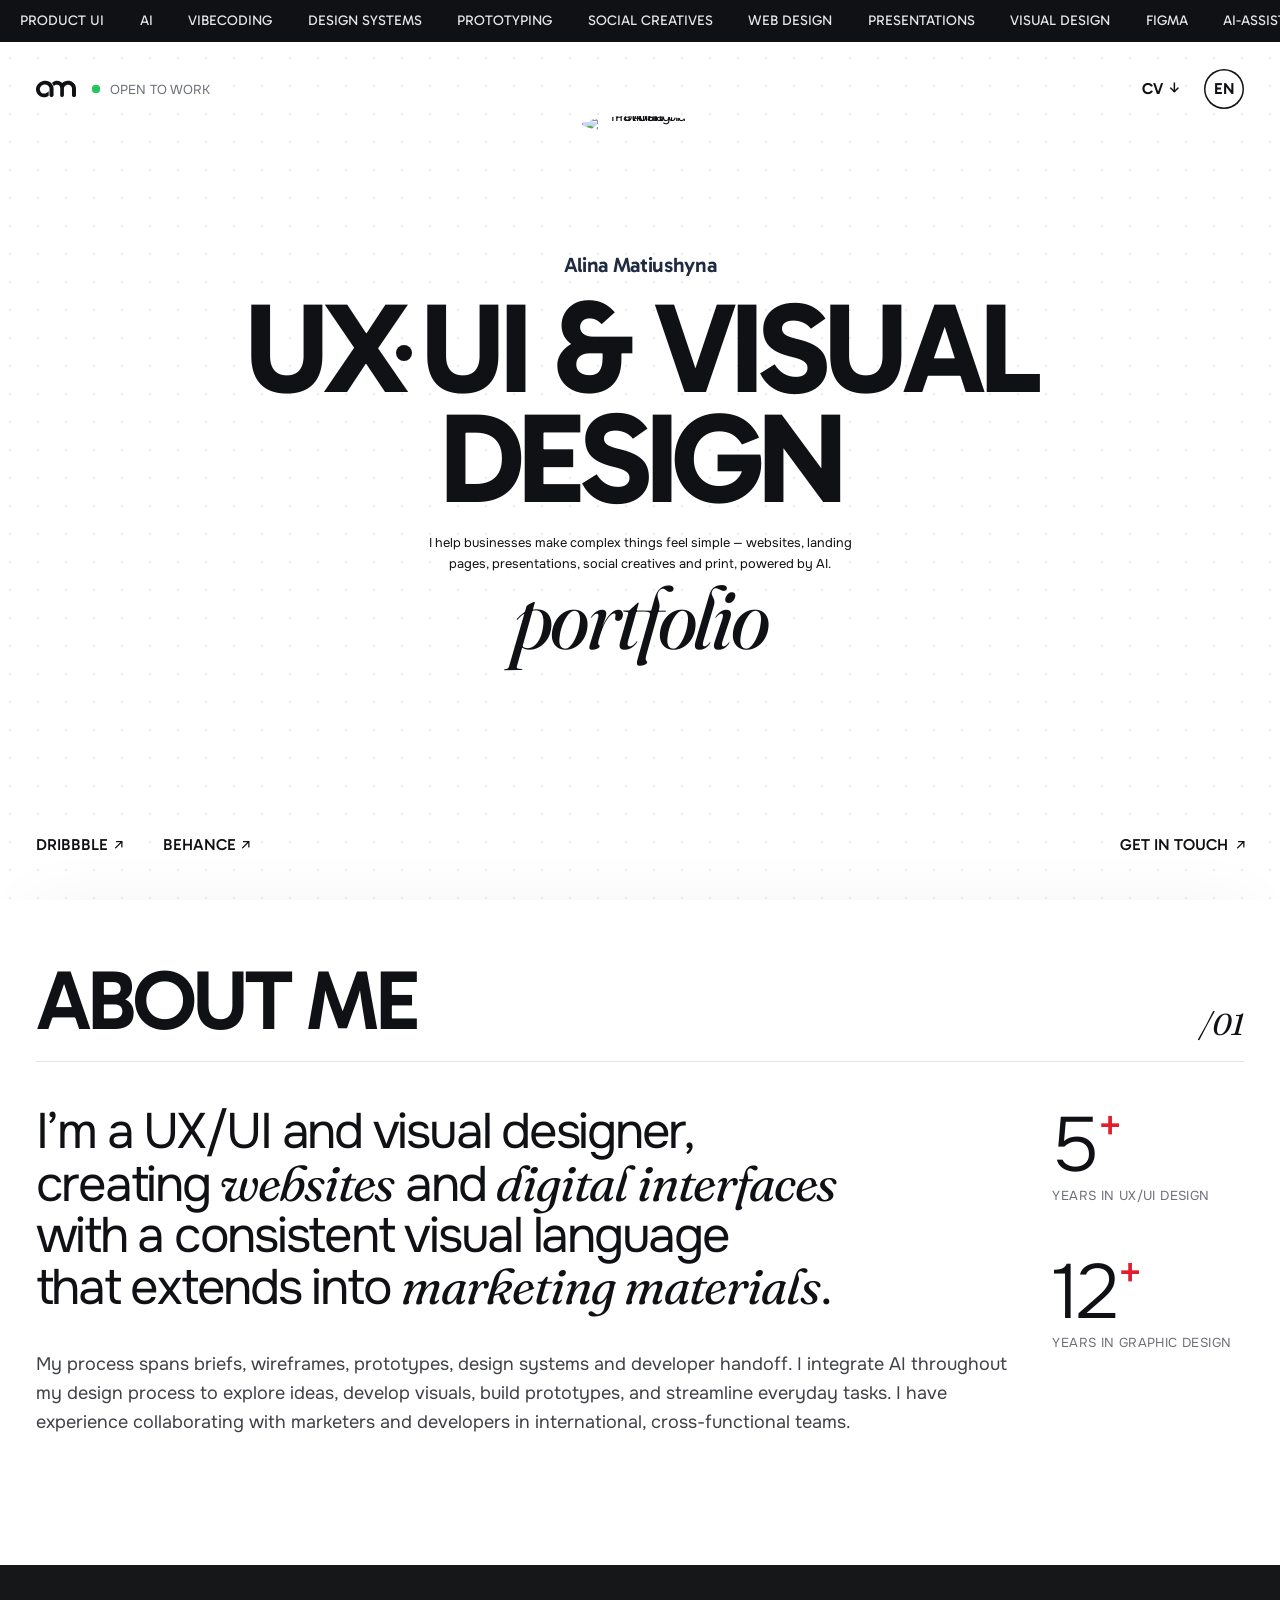
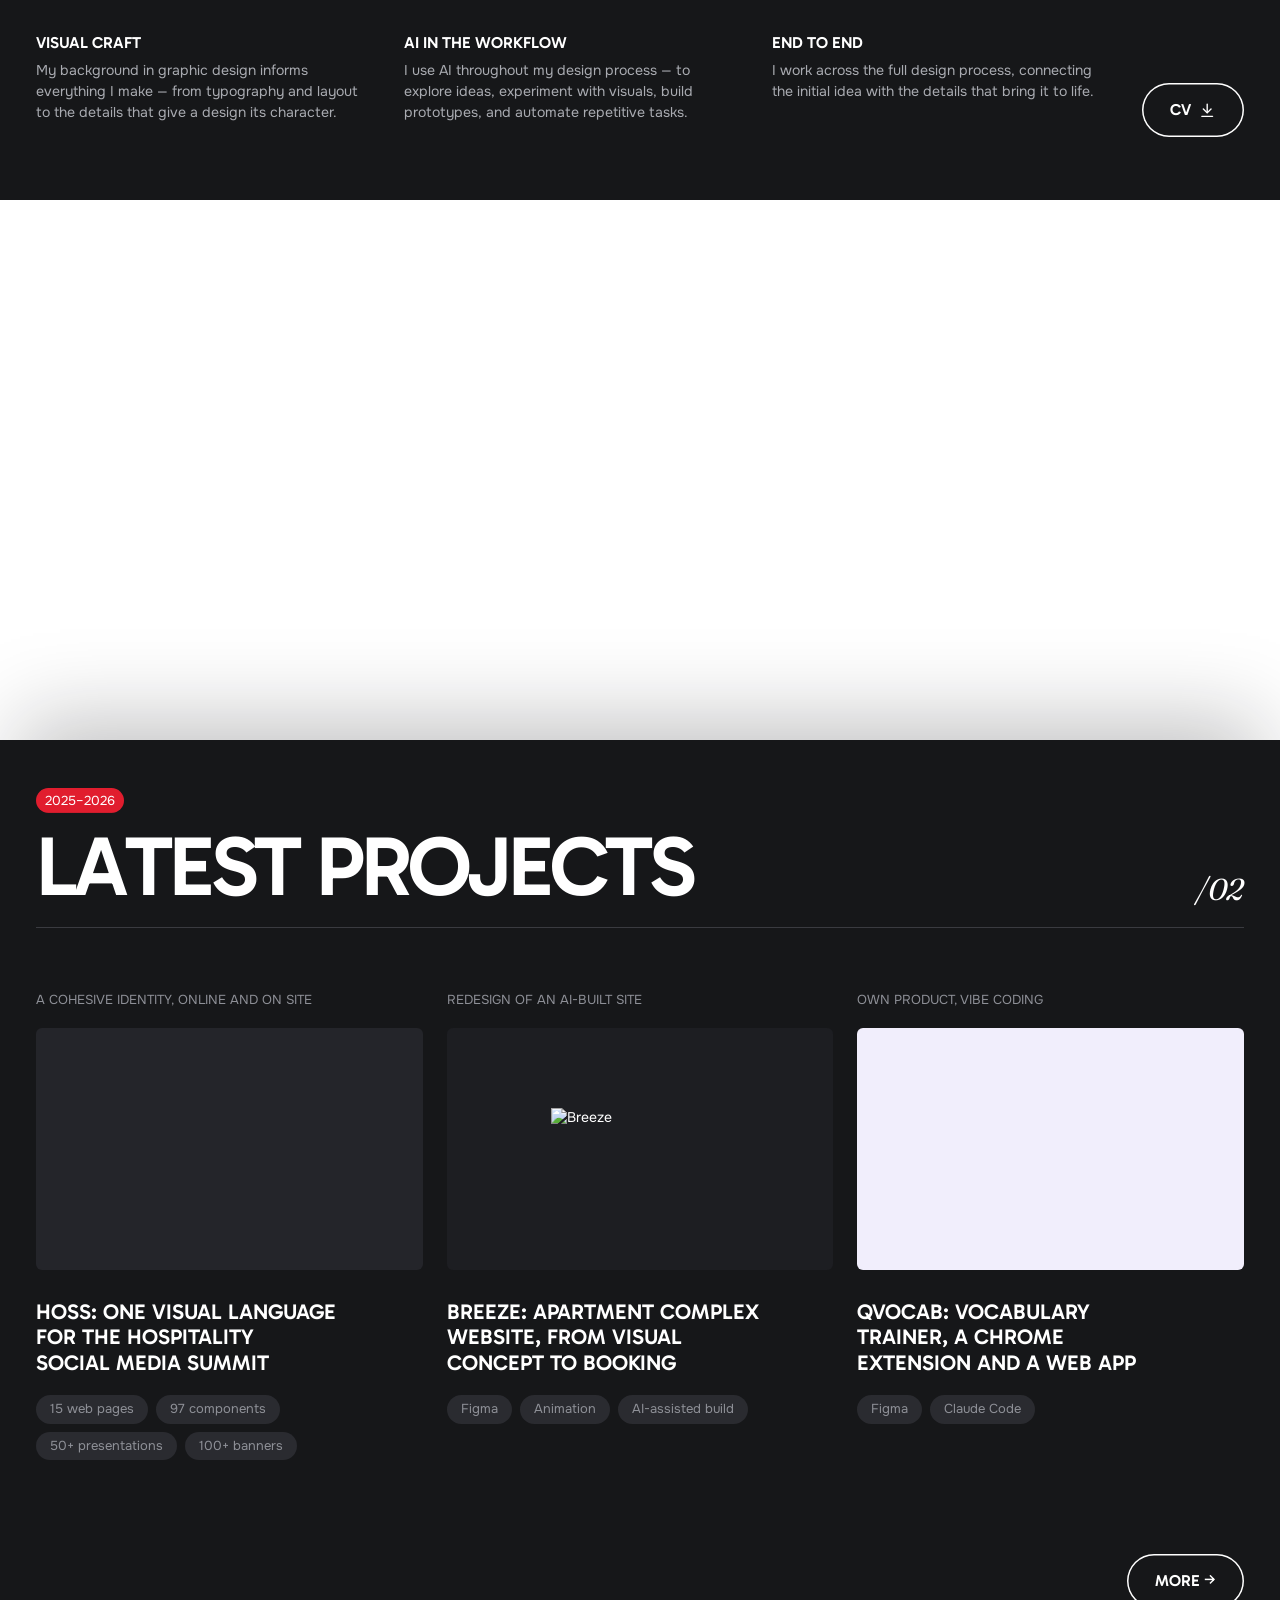
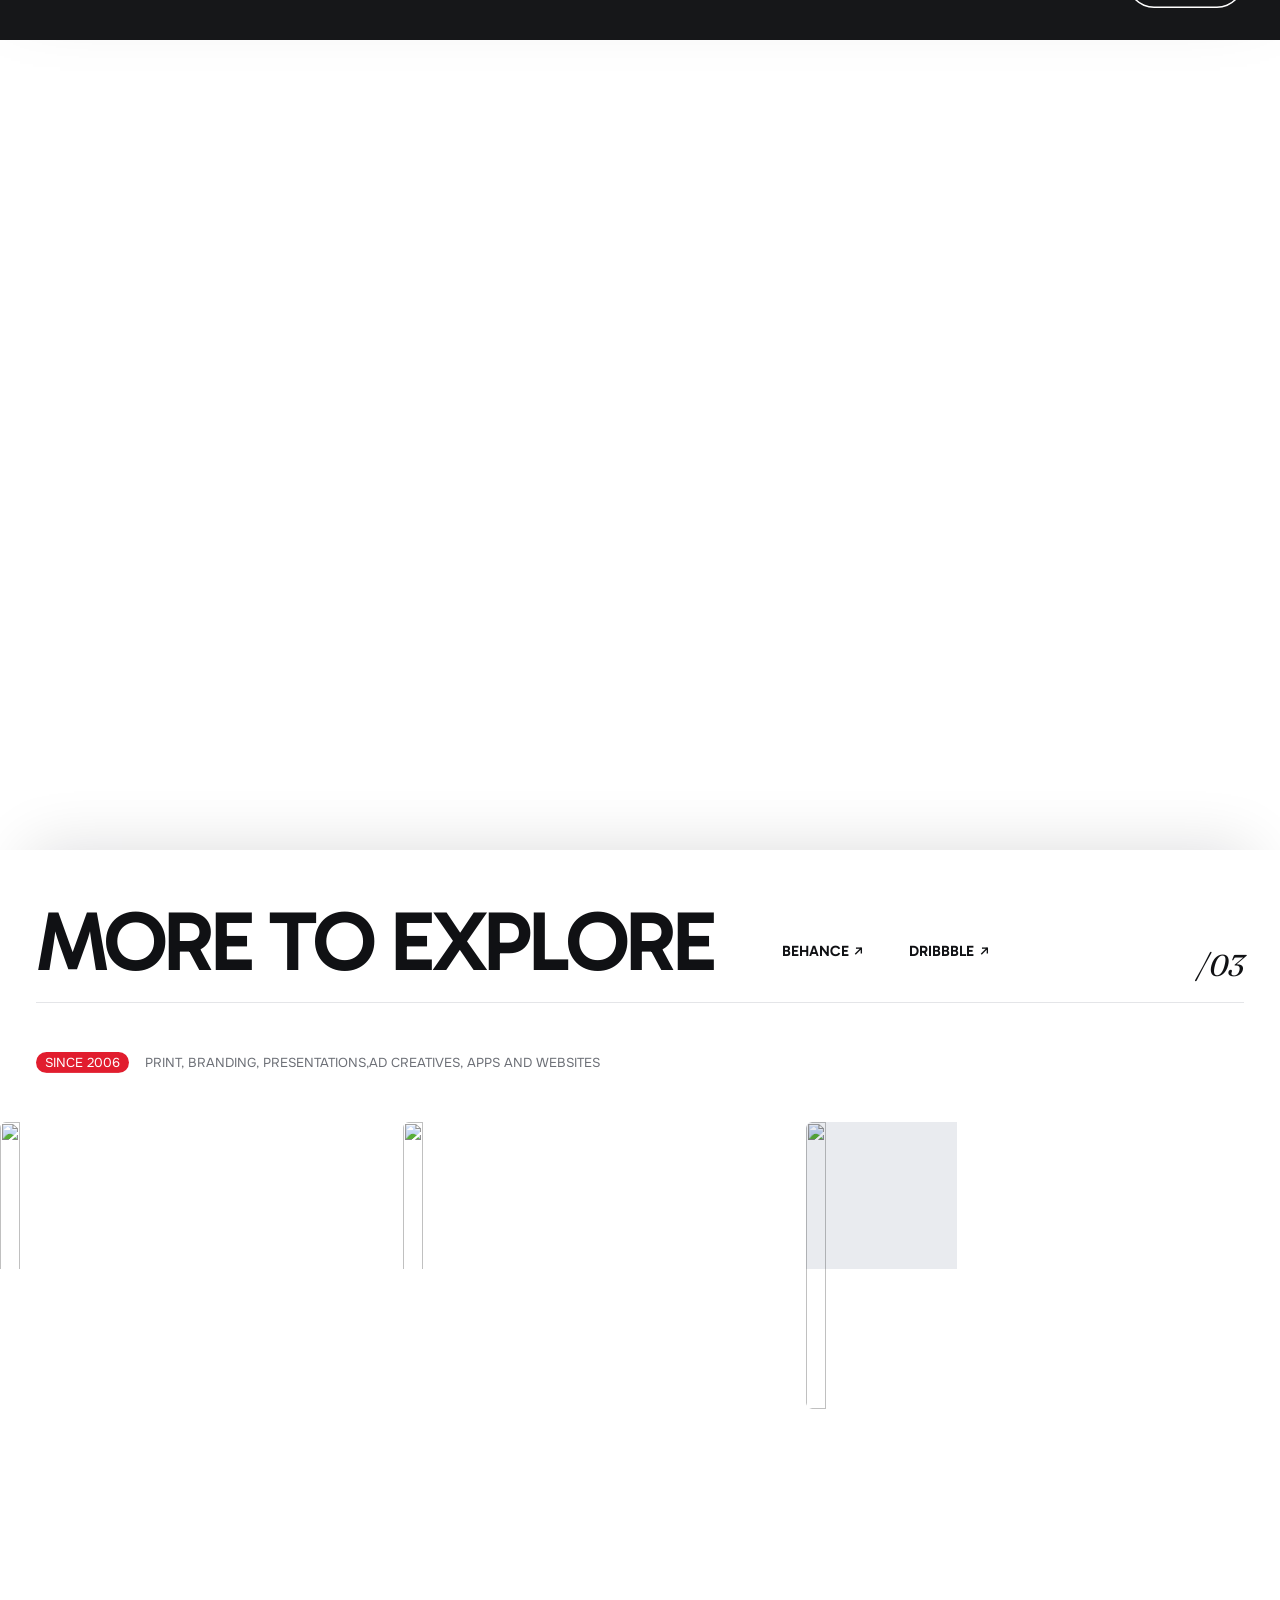
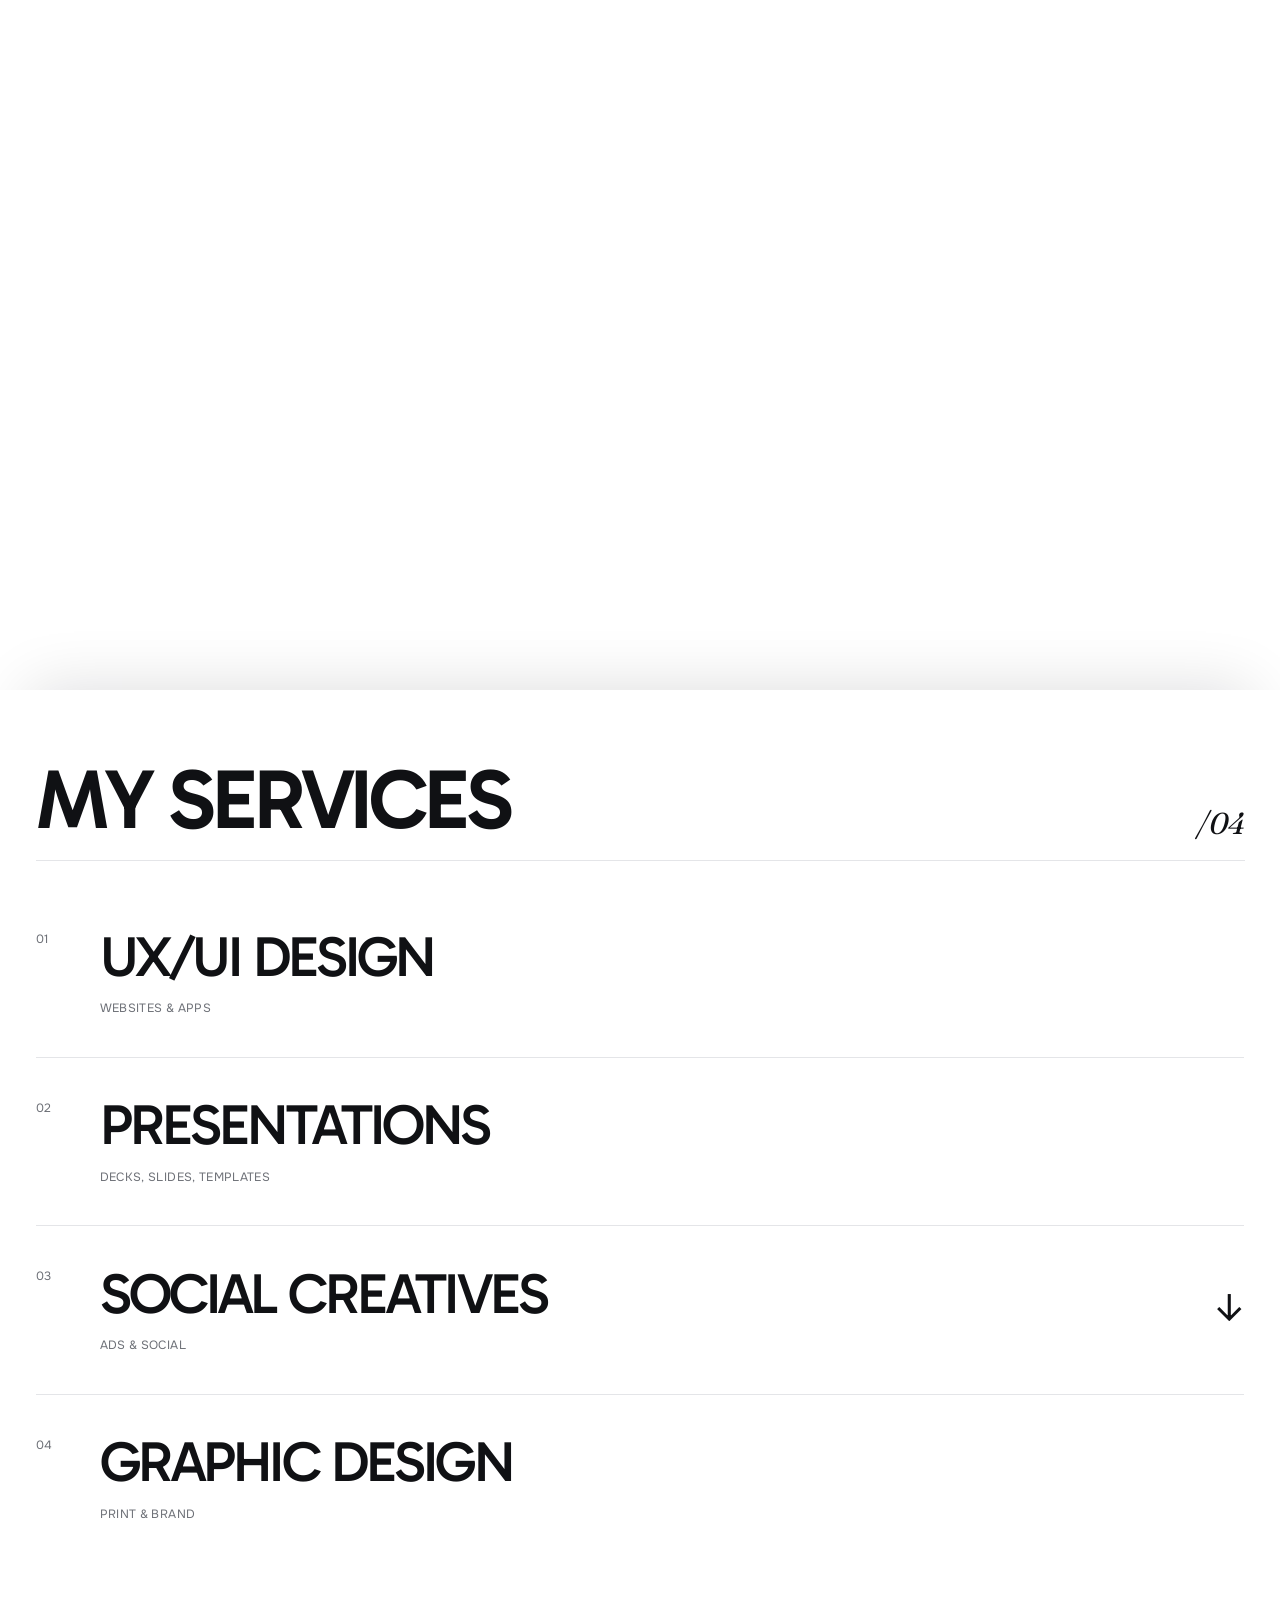
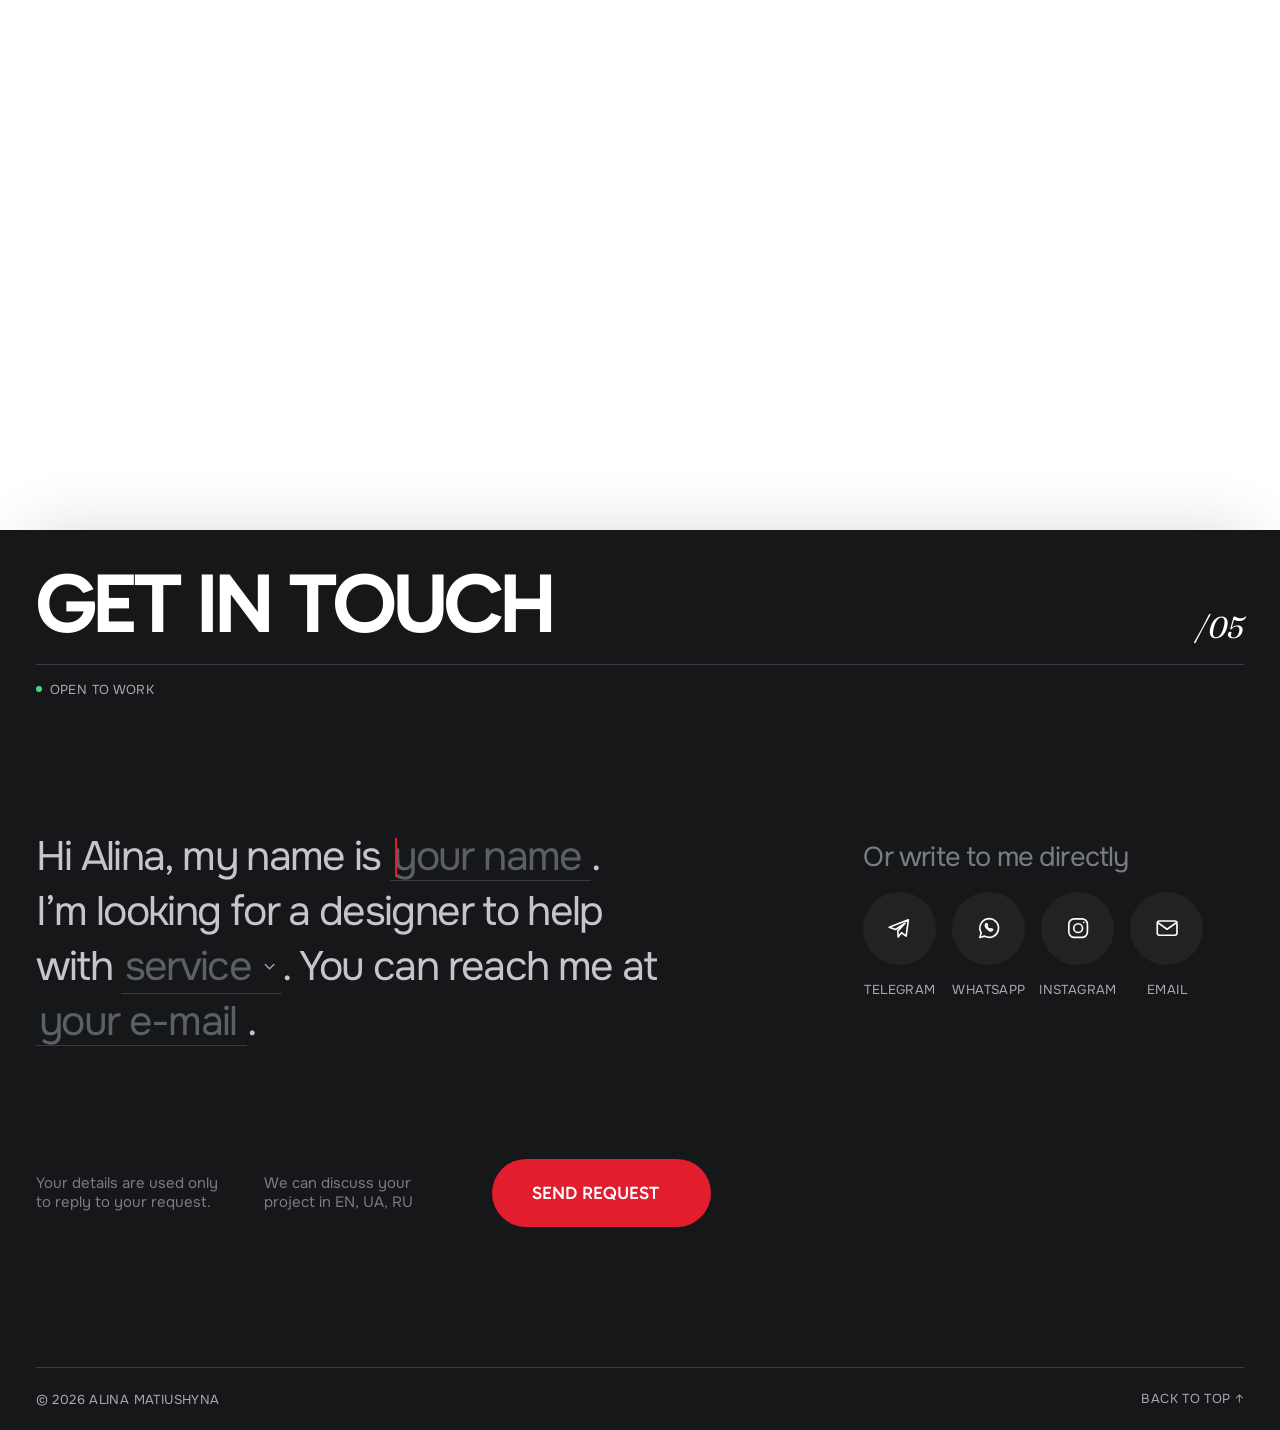
==== commit 9bc41c7d: "Refine portfolio hero layout and case navigation" ====
--- a/index.html
+++ b/index.html
@@ -241,6 +241,9 @@
 .ticker{position:sticky;top:0;z-index:1}
 .hero{position:sticky;top:51px;z-index:1}
 main>section,.foot{position:sticky;top:0}
+.anchor-glide :is(.ticker,.hero,main>section,.foot){position:relative!important;top:auto!important}
+.anchor-glide .ticker{visibility:hidden}
+.anchor-glide .hero__in{transform:none!important;opacity:1!important}
 .projects{z-index:3}.more{z-index:4;background:var(--paper)}.do{z-index:5;background:var(--paper);overflow-x:clip}.how{z-index:6;background:var(--paper)}.contact{z-index:7;background:var(--paper)}.foot{z-index:8;background:var(--paper)}
 .more,.do,.how,.contact{box-shadow:0 -30px 60px -30px rgba(16,17,20,.14)}
 .projects{box-shadow:0 -40px 80px -20px rgba(16,17,20,.25)}
@@ -2089,13 +2092,21 @@
  #about-me{box-shadow:0 -30px 60px -30px rgba(16,17,20,.045)}
 }
 @media(max-width:820px){
- .hero__in{padding-bottom:calc(64px + env(safe-area-inset-bottom,0px))!important;min-height:calc(var(--hero-screen) - 51px - env(safe-area-inset-top,0px) + 24px)!important}
+ .hero__in{padding-bottom:calc(64px + env(safe-area-inset-bottom,0px))!important;min-height:calc(var(--hero-screen) - 51px - env(safe-area-inset-top,0px))!important}
  #about-me,.hero-gap-compact #about-me{position:relative;padding-top:64px!important}
  #about-me::before{content:"";position:absolute;top:-88px;left:50%;transform:translateX(-50%);width:100vw;height:88px;pointer-events:none;background:linear-gradient(to bottom,rgba(16,17,20,0),rgba(16,17,20,.025))}
  .hero .hero-acts,.is-android .hero .hero-acts{position:static!important;left:auto!important;right:auto!important;top:auto!important;width:100%!important;max-width:100%;transform:none!important;display:flex!important;justify-content:center!important;align-self:center!important}
  .hero .hero-acts,.is-android .hero .hero-acts{transform:translateY(12px)!important}
  .hero__word{top:-.25em}
  .case__t{font-size:30px;line-height:1.2;max-width:none}
+}
+@media(max-width:820px) and (max-height:700px){
+ .hero__in{padding-bottom:max(48px,env(safe-area-inset-bottom,0px))!important}
+}
+@media(max-width:820px) and (max-height:640px){
+ .hero.hero--compact .hero__in{padding-top:58px!important;padding-bottom:max(12px,env(safe-area-inset-bottom,0px))!important;gap:5px!important}
+ .hero.hero--compact .hero__ava-wrap,.hero.hero--compact .hero__ava{width:48px!important;height:48px!important}
+ .hero.hero--compact .hero__h1{font-size:40px!important}
 }
 @media(hover:none),(pointer:coarse){
  .hero-cv2:not(:focus-visible),.hero-cv2:hover:not(:focus-visible){background:transparent!important;color:var(--ink)!important;box-shadow:none!important}
@@ -2192,7 +2203,7 @@
       </div>
     </article>
 
-    <article class="case" data-r style="--d:0.24s">
+    <article class="case" id="qvocab" data-r style="--d:0.24s">
       <span class="case__lab">Own product, vibe coding</span>
       <a class="cover qv" href="#" aria-label="Case study: Qvocab">
         <span class="qv__in">
@@ -2412,7 +2423,7 @@
     <form class="cs-form" novalidate>
       <p class="cs-mad" data-r style="--d:.1s">Hi Alina, my name is <span class="cs-nw cs-nw--caret"><input class="cs-in" id="cs-name" name="name" type="text" autocomplete="name" placeholder="your name" aria-label="Your name"><span class="cs-caret" aria-hidden="true"></span>.</span><br class="cs-br1"> I&rsquo;m looking for&nbsp;a designer to help with&nbsp;<span class="cs-sel" data-kind="checkbox"><span class="cs-sel__btn" role="button" tabindex="0" aria-expanded="false" aria-haspopup="true"><span class="cs-sel__val">service</span><svg class="cs-car" viewBox="0 0 24 24" aria-hidden="true"><path d="m6 9 6 6 6-6"/></svg></span><span class="cs-menu" role="group" aria-label="Services"><button class="cs-x cs-menu-close" type="button" aria-label="Close services">×</button><label class="cs-o"><input type="checkbox" name="need" value="apps"><span>Apps</span></label><label class="cs-o"><input type="checkbox" name="need" value="websites"><span>Websites</span></label><label class="cs-o"><input type="checkbox" name="need" value="landing pages"><span>Landing pages</span></label><label class="cs-o"><input type="checkbox" name="need" value="presentations"><span>Presentations</span></label><label class="cs-o"><input type="checkbox" name="need" value="social media carousels"><span>Social media carousels</span></label><label class="cs-o"><input type="checkbox" name="need" value="ad creatives"><span>Ad creatives</span></label><label class="cs-o"><input type="checkbox" name="need" value="branding"><span>Branding</span></label><label class="cs-o"><input type="checkbox" name="need" value="other" data-other><span>Other…</span></label><input class="cs-other" name="other_text" type="text" placeholder="Tell me what you need" aria-label="Other service"></span><span class="cs-service-period">.</span></span> <span class="cs-reach"><span class="cs-reach-label">You can reach <span class="cs-nw">me&nbsp;at</span></span> <span class="cs-email-wrap"><input class="cs-in" id="cs-contact" name="contact" type="email" autocomplete="email" enterkeyhint="done" placeholder="your e-mail" aria-label="Your e-mail">.</span></span></p>
       <input type="checkbox" name="botcheck" class="cs-hp" tabindex="-1" autocomplete="off" aria-hidden="true">
-      <div class="cs-send" data-r style="--d:.25s"><p class="cs-aside">Your details are used only <br class="cs-privacy-br">to reply to your request.</p><p class="cs-aside">We can discuss your <br class="cs-language-br">project in EN,&nbsp;UA,&nbsp;RU</p><button type="submit" class="cs-btn">Send request <span class="ar">↗</span></button></div>
+      <div class="cs-send" data-r style="--d:.25s"><p class="cs-aside">Your details are used only <br class="cs-privacy-br">to reply to your request.</p><p class="cs-aside">We can discuss your <br class="cs-language-br">project in EN,&nbsp;UA,&nbsp;RU</p><button type="submit" class="cs-btn">Send request <span class="ar arr-ne"↗</span></button></div>
       <p class="cs-note" aria-live="polite"></p>
     </form>
     <aside class="cs-direct">
@@ -2737,15 +2748,41 @@
   eq();if(document.fonts)document.fonts.ready.then(eq);addEventListener('resize',eq);})();
 </script>
 <script>
-// smooth glide for every in-page link (#work, #contact, back to top), eased, ~0.9s
-(function(){if(matchMedia('(prefers-reduced-motion: reduce)').matches)return;var raf=0;
+// Glide to contact and back to the top with sections in normal flow.
+(function(){
+  if(matchMedia('(prefers-reduced-motion: reduce)').matches)return;
+  var raf=0,root=document.documentElement;
+  function stop(){
+    cancelAnimationFrame(raf);
+    root.classList.remove('anchor-glide');
+  }
   function docY(el){var y=0;while(el){y+=el.offsetTop;el=el.offsetParent}return y}
   function ease(t){return t<.5?4*t*t*t:1-Math.pow(-2*t+2,3)/2}
-  function glide(to){cancelAnimationFrame(raf);var from=scrollY,d=to-from;if(Math.abs(d)<2)return;var dur=Math.min(1200,Math.max(600,Math.abs(d)*.35)),t0=performance.now();
-    (function f(t){var k=Math.min(1,(t-t0)/dur);scrollTo(0,from+d*ease(k));if(k<1)raf=requestAnimationFrame(f)})(t0)}
-  document.addEventListener('click',function(e){var a=e.target.closest&&e.target.closest('a[href^="#"]');if(!a)return;var id=a.getAttribute('href');
-    var el=id==='#'?null:document.querySelector(id);if(id!=='#'&&!el)return;e.preventDefault();glide(el?Math.min(docY(el),document.documentElement.scrollHeight-innerHeight):0)});
-  ['wheel','touchstart','keydown'].forEach(function(n){addEventListener(n,function(){cancelAnimationFrame(raf)},{passive:true})});})();
+  function glide(el,plain){
+    stop();
+    if(plain)root.classList.add('anchor-glide');
+    var from=scrollY,to=el?Math.min(docY(el),root.scrollHeight-innerHeight):0,d=to-from;
+    if(Math.abs(d)<2){stop();return}
+    var duration=plain?700:Math.min(1200,Math.max(600,Math.abs(d)*.35));
+    var start=performance.now();
+    function frame(now){
+      var progress=Math.min(1,(now-start)/duration);
+      scrollTo({top:from+d*ease(progress),behavior:'instant'});
+      if(progress<1)raf=requestAnimationFrame(frame);
+      else stop();
+    }
+    raf=requestAnimationFrame(frame);
+  }
+  document.addEventListener('click',function(event){
+    var link=event.target.closest('a[href^="#"]');
+    if(!link||event.button!==0||event.metaKey||event.ctrlKey||event.shiftKey||event.altKey)return;
+    var hash=link.getAttribute('href'),target=hash==='#'?null:document.querySelector(hash);
+    if(hash!=='#'&&!target)return;
+    event.preventDefault();
+    glide(target,link.matches('.hero-git, .talk, .cs-foot a[href="#"]'));
+  });
+  ['wheel','touchstart','keydown'].forEach(function(name){addEventListener(name,stop,{passive:true})});
+})();
 </script>
 <script>
 // Section titles use the same letter flip on viewport entry and hover.
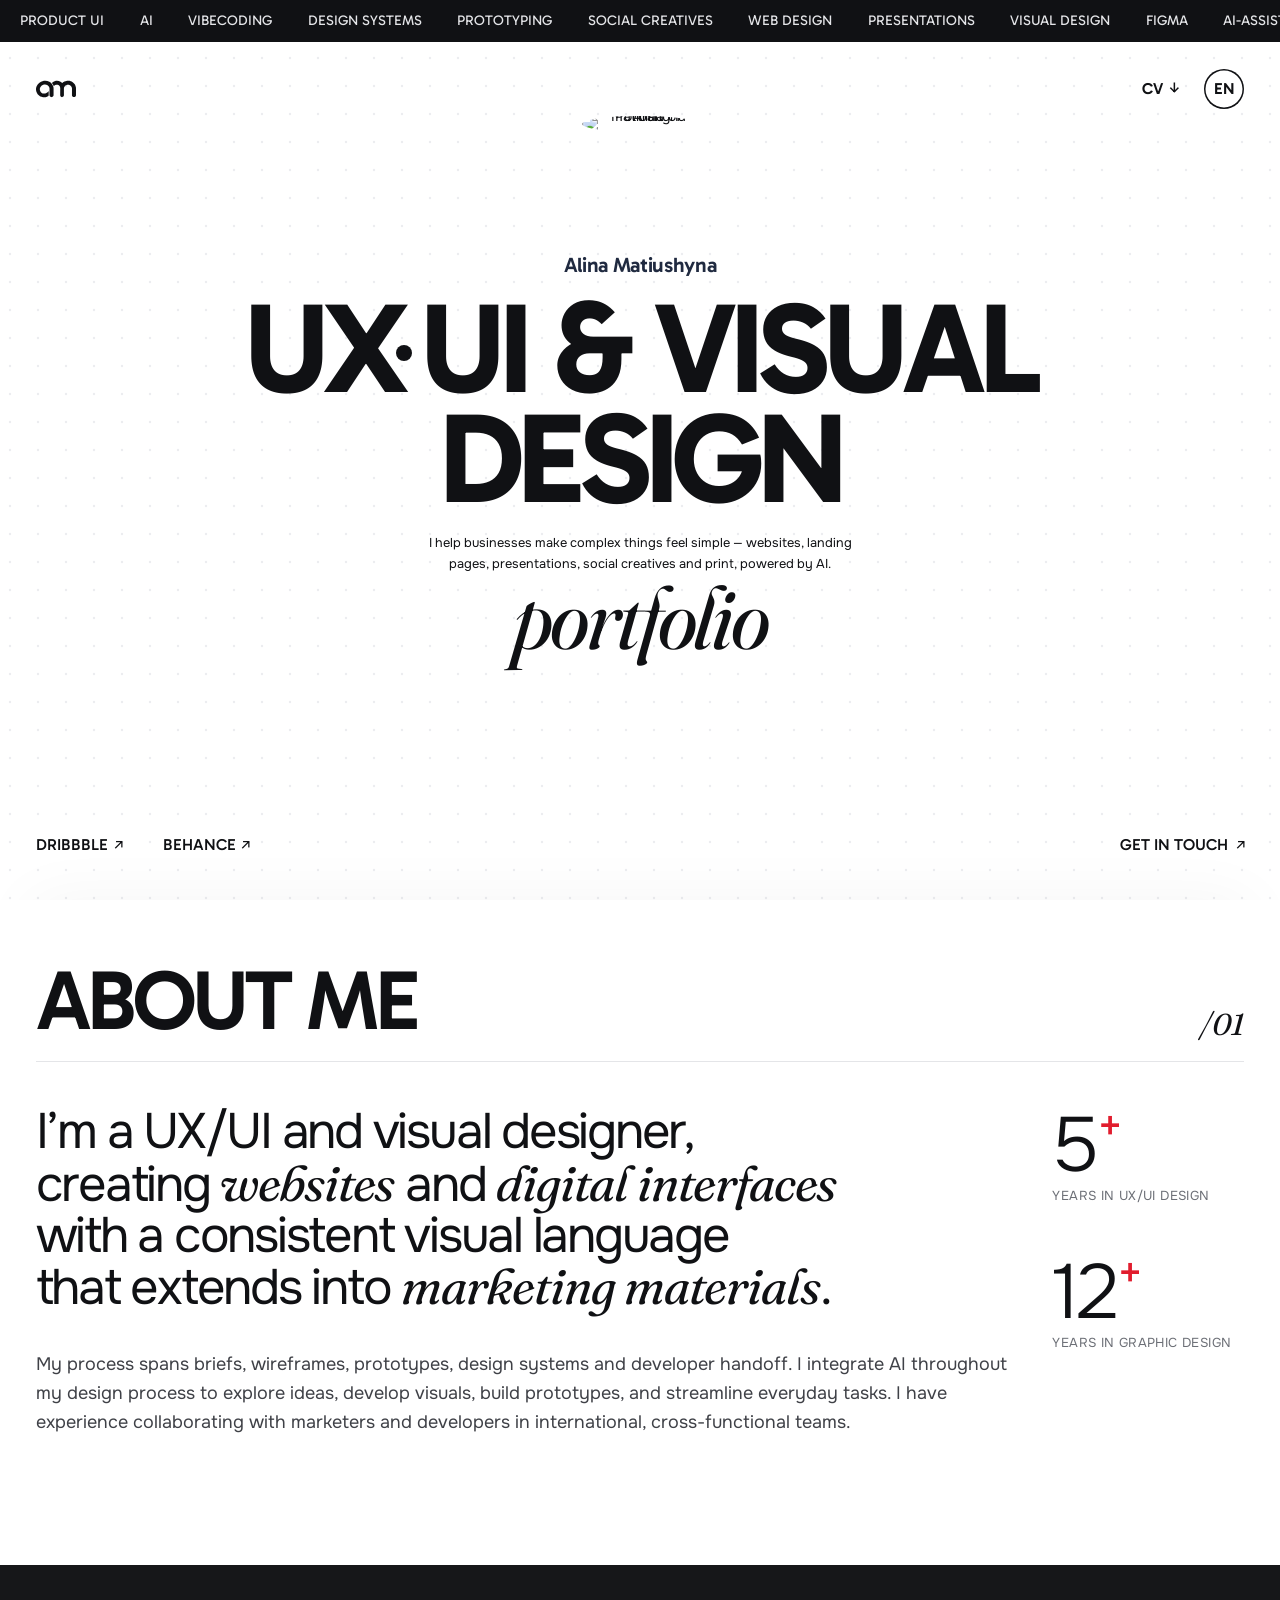
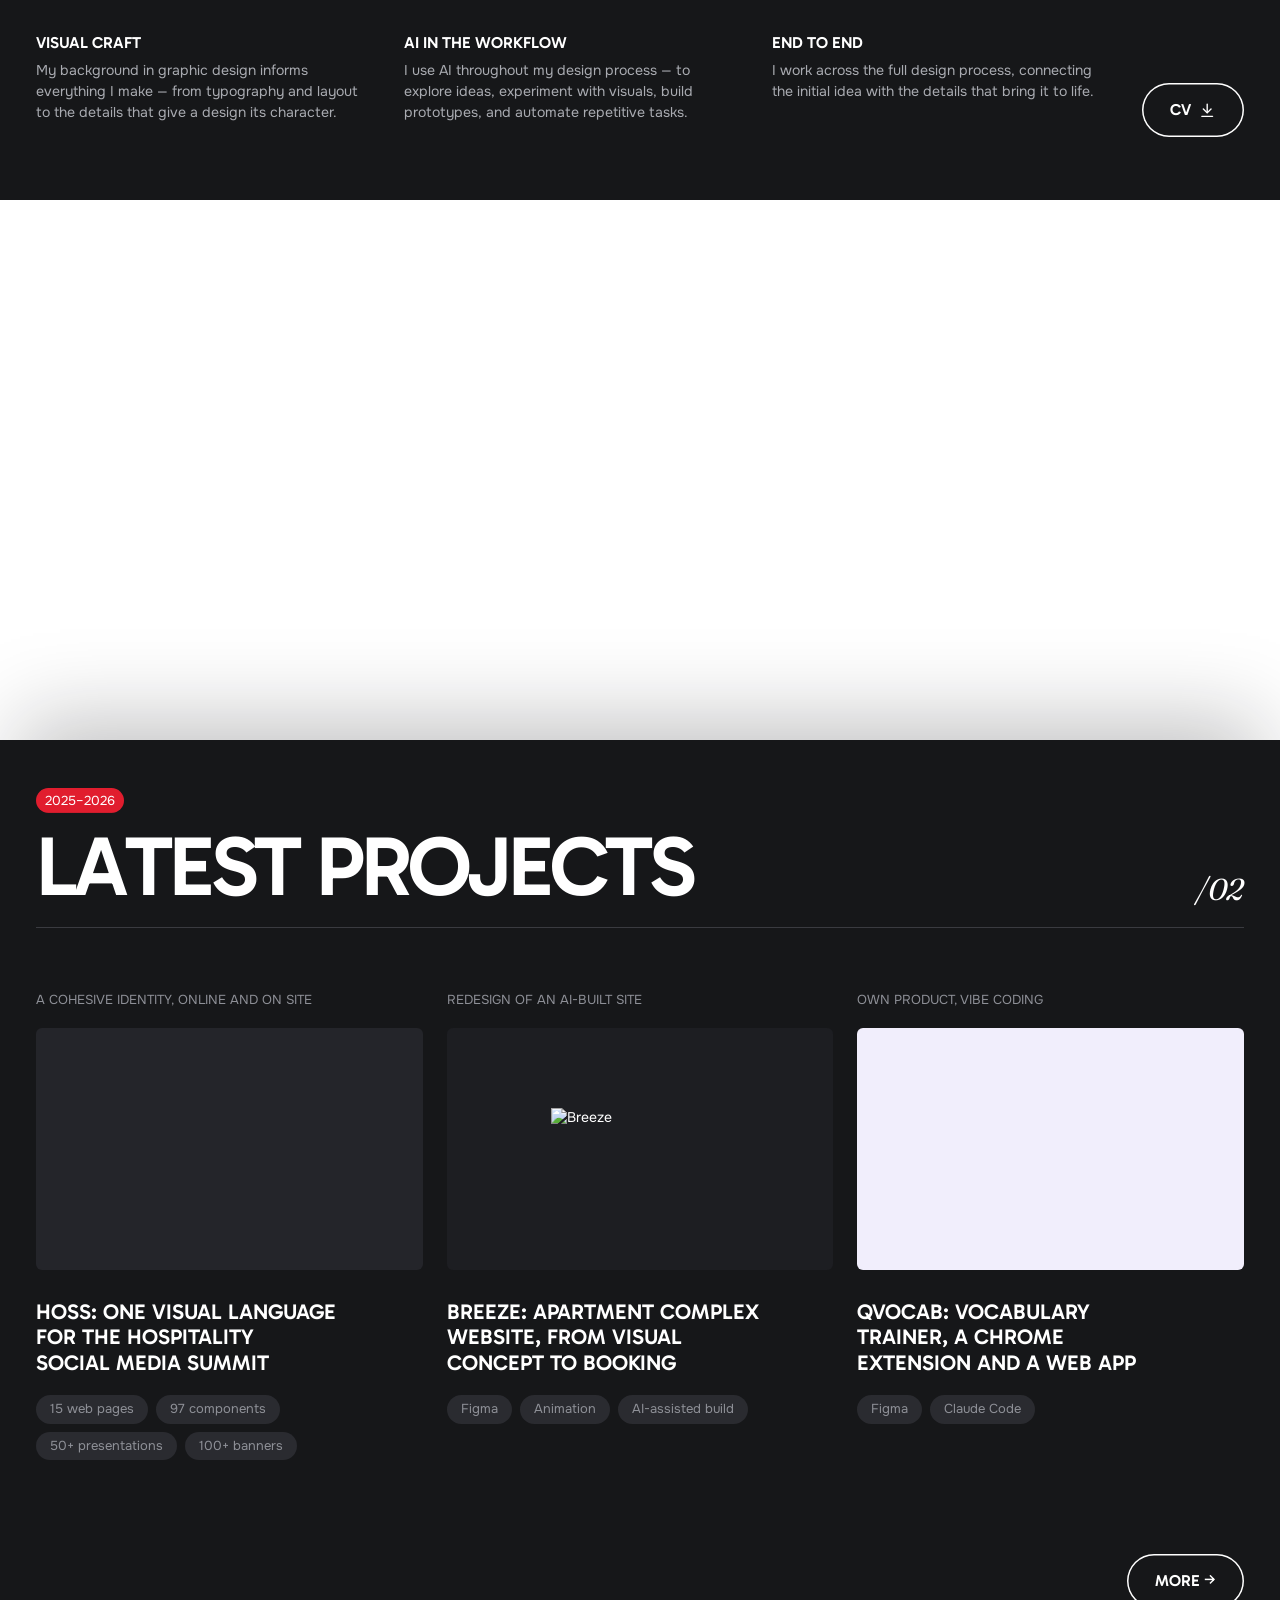
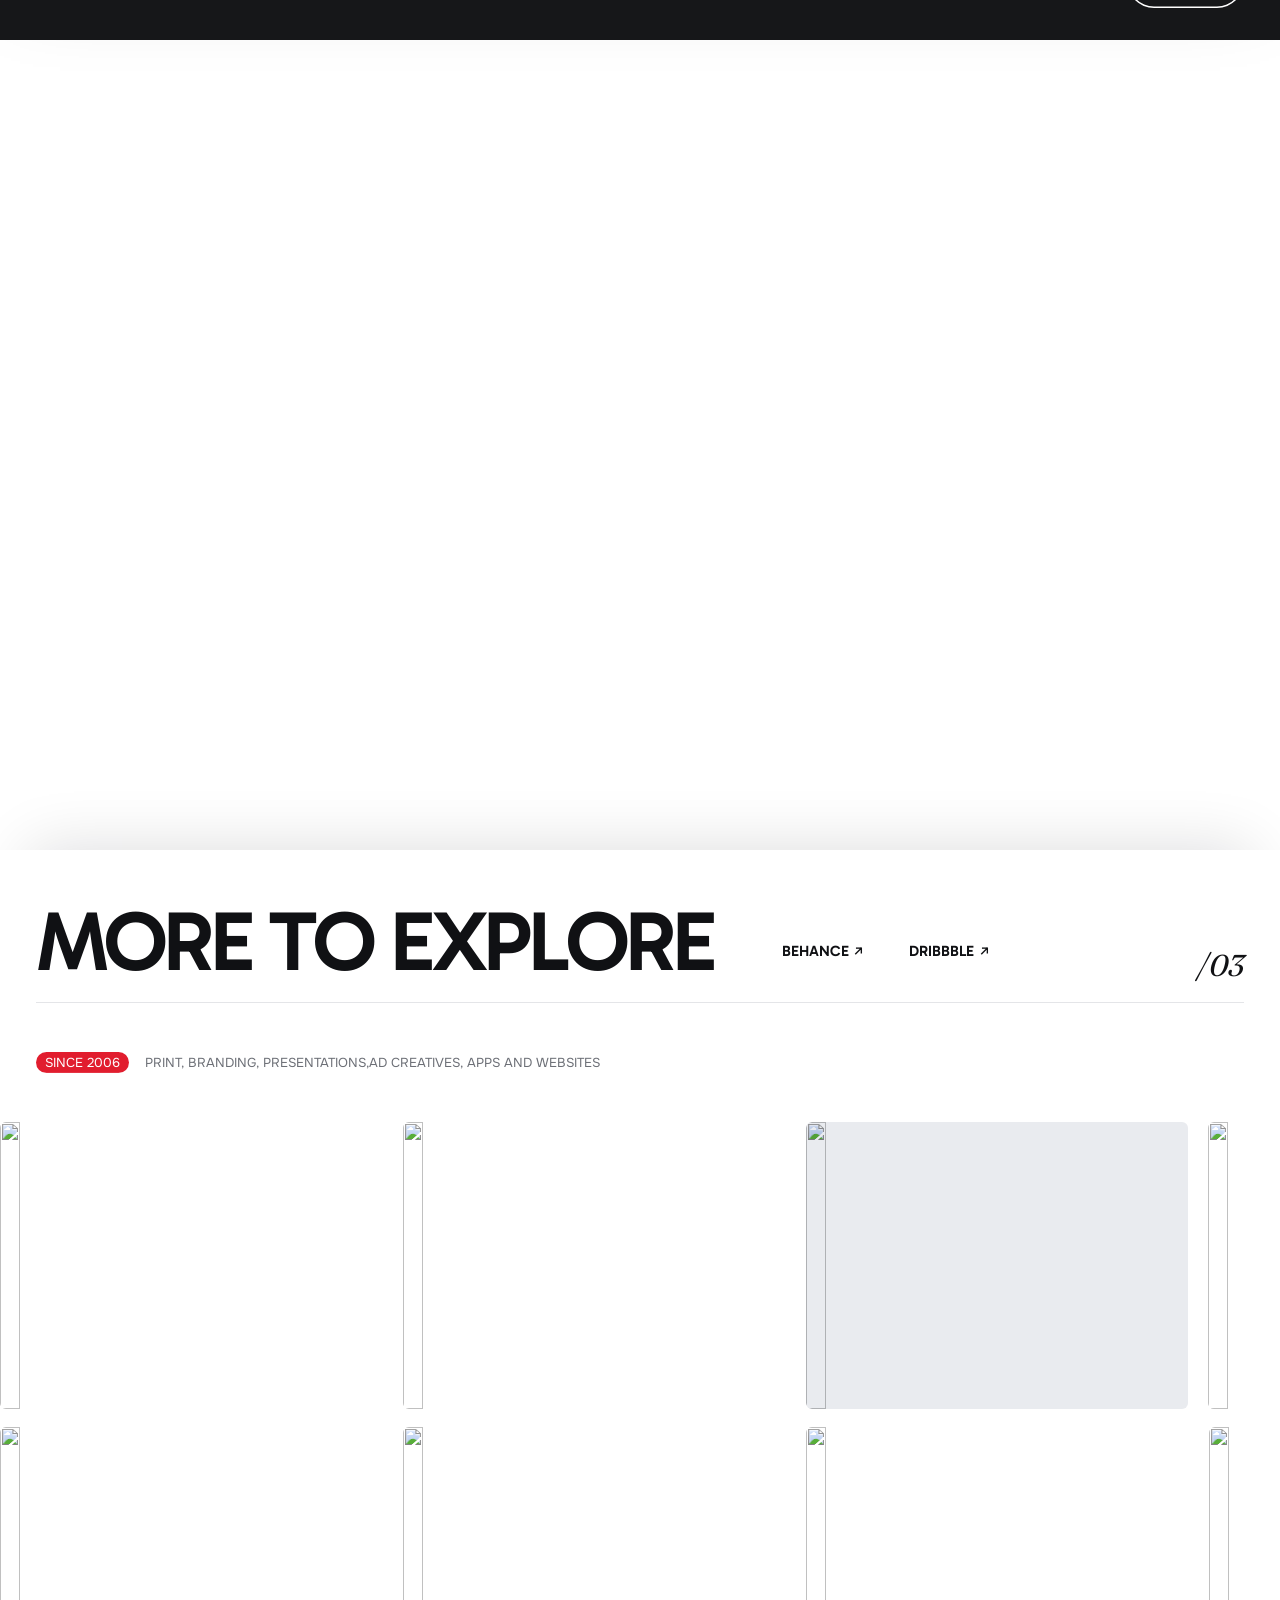
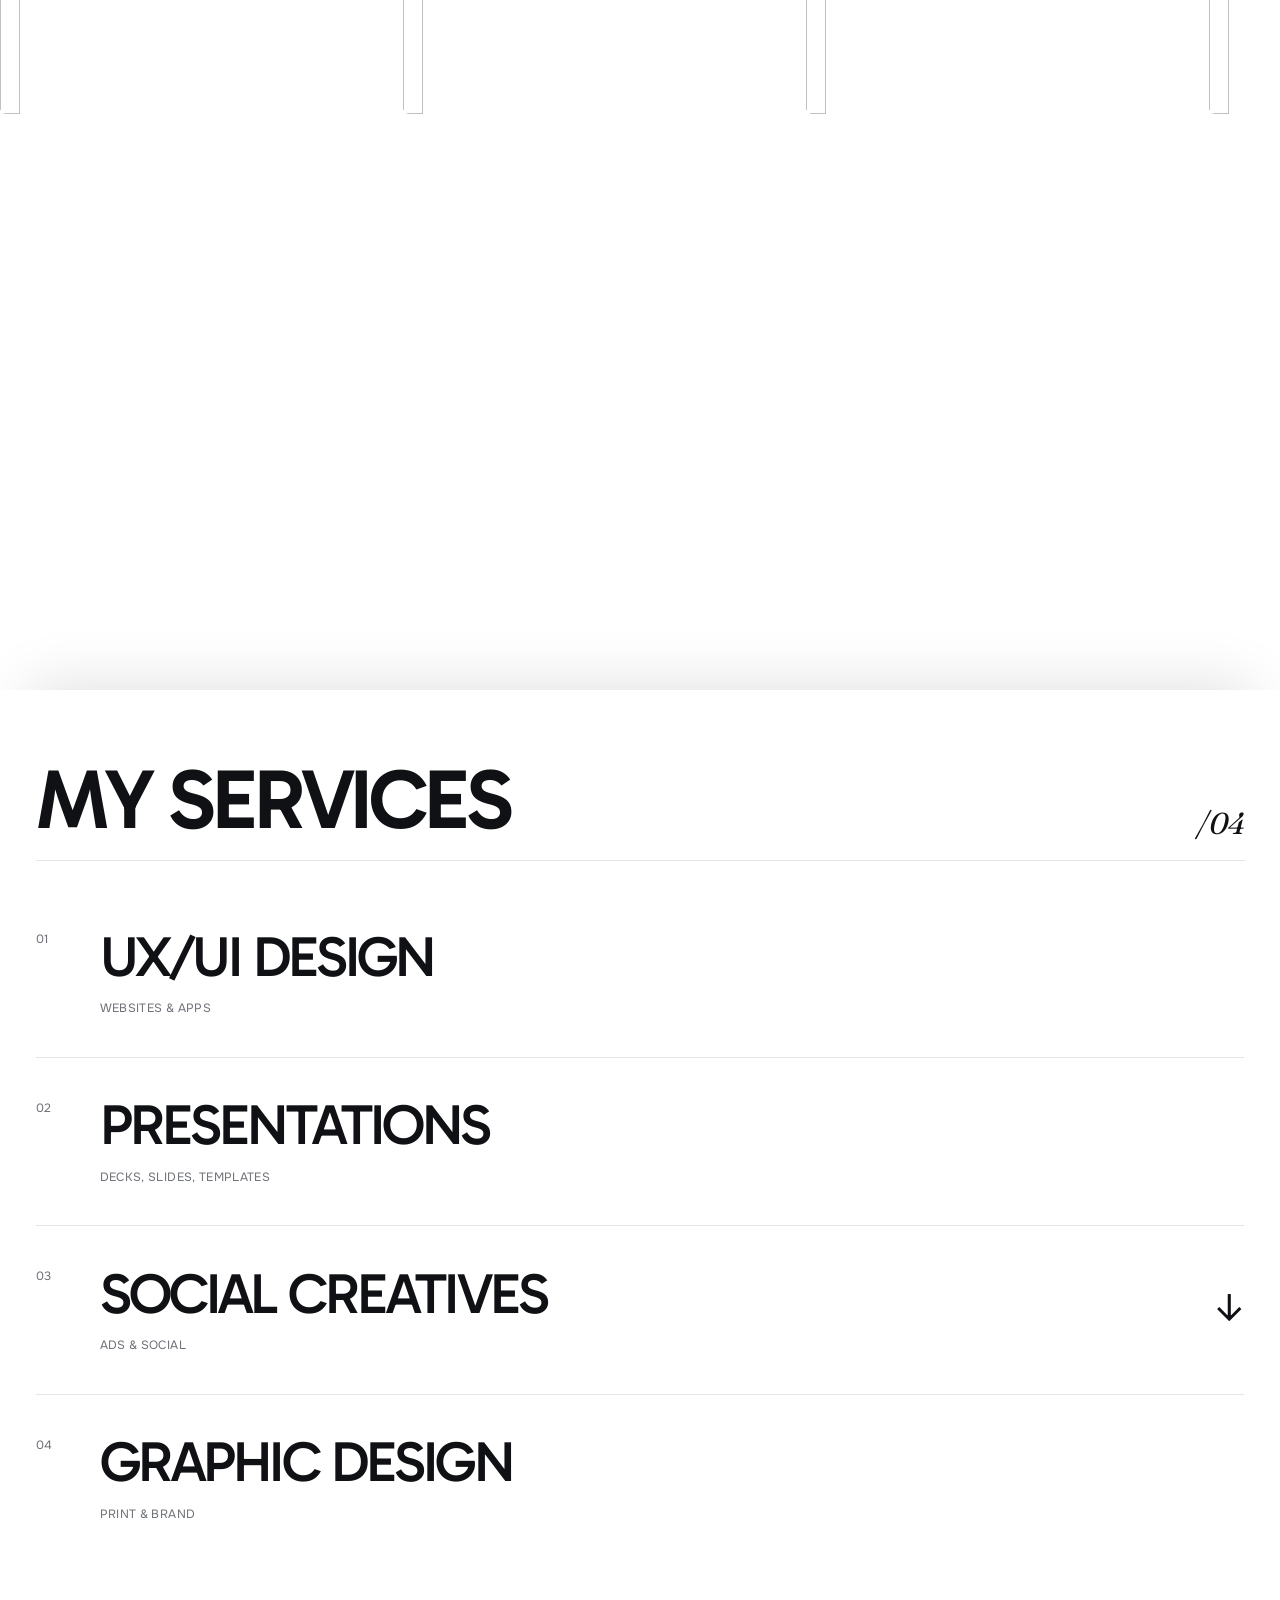
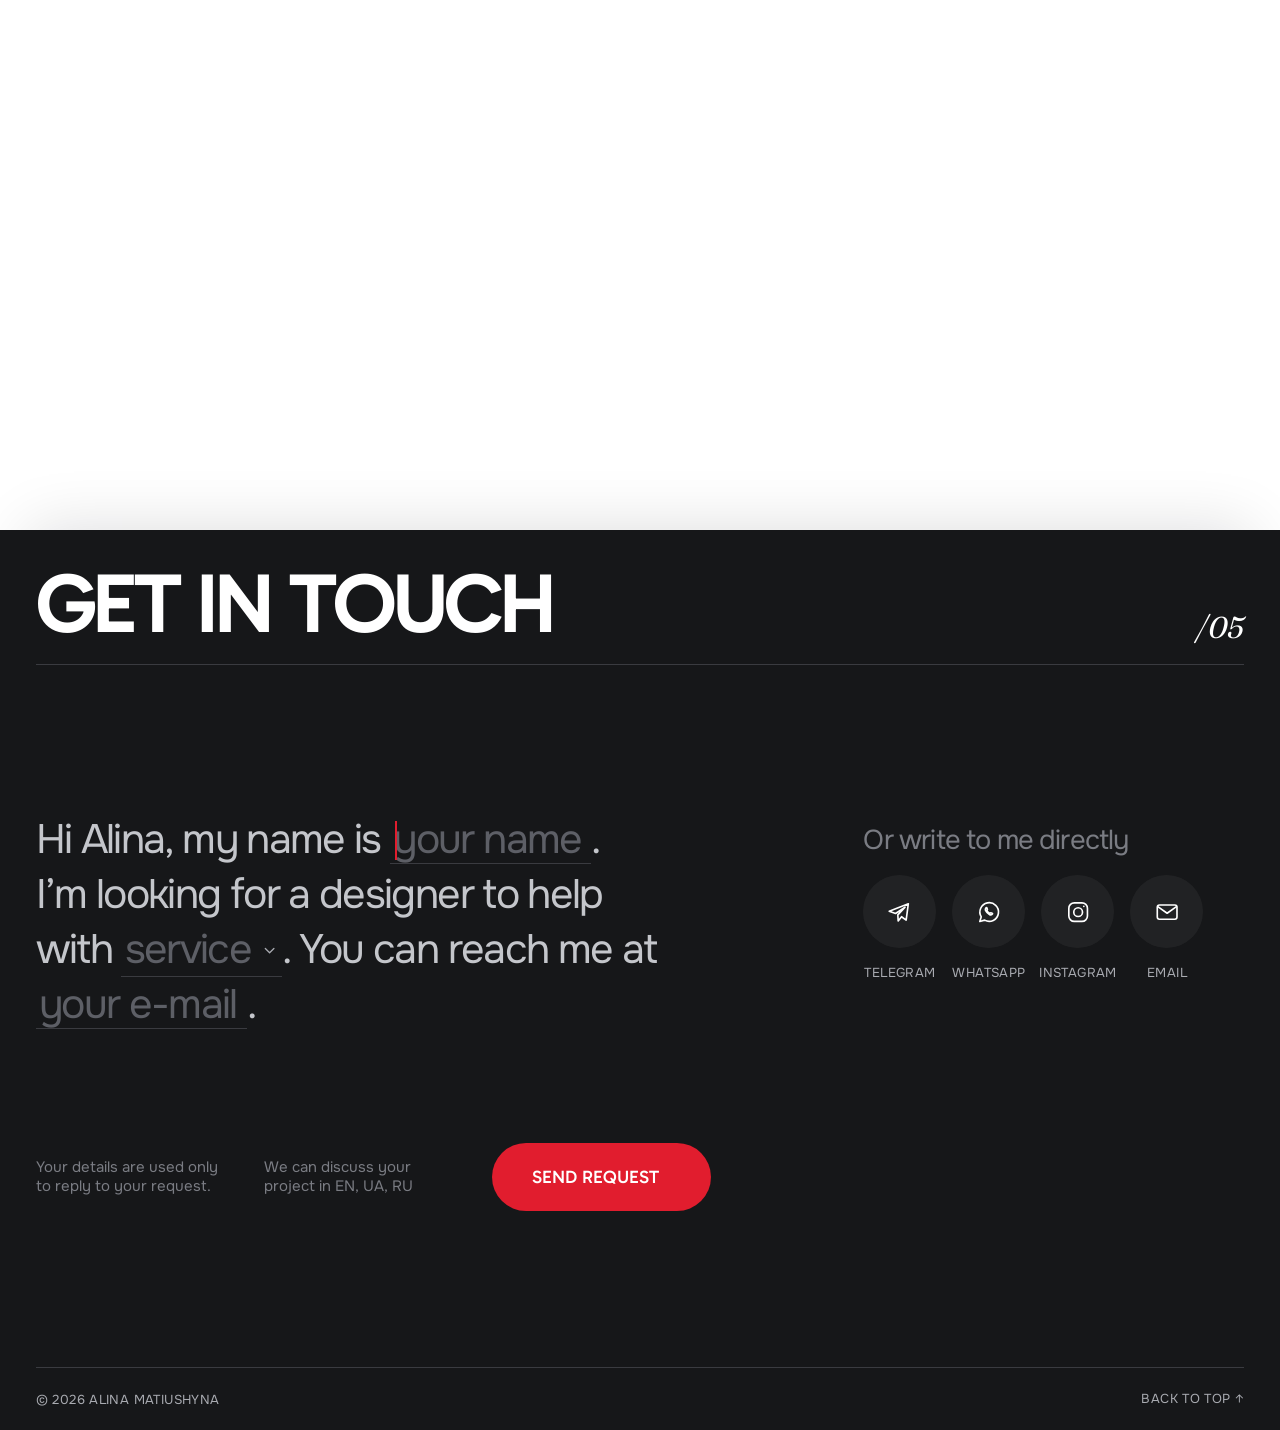
==== commit 30172b1b: "Mobile: burger menu, section contents, scroll-aware bar; remove Open to work; Breeze hero laptop Co-" ====
--- a/index.html
+++ b/index.html
@@ -22,6 +22,7 @@
 <link rel="preconnect" href="https://fonts.gstatic.com" crossorigin>
 <link rel="stylesheet" href="https://fonts.googleapis.com/css2?family=Gabarito:wght@400;500;600;700&family=Onest:wght@300;400;600&family=Fraunces:ital,opsz,wght@1,9..144,400..700&family=Fustat:wght@400;600;700&display=swap">
 <style>:root{color-scheme:light;padding-top:env(safe-area-inset-top,0px);padding-bottom:env(safe-area-inset-bottom,0px)}body{margin:0;font:14px system-ui,sans-serif}img{max-width:100%}[hidden]{display:none!important}</style>
+<link rel="stylesheet" href="mobile-menu.css?v=32">
 </head>
 <body>
 <div class="safari-top-tint" aria-hidden="true"></div>
@@ -2127,7 +2128,7 @@
 
 
 <header class="hero">
-    <div class="hero-top"><div class="hero-identity"><picture class="hero-logo"><source media="(max-width: 820px)" srcset="img/am-logo-mobile.svg"><img src="img/am-logo.svg" width="40" height="40" alt="Alina Matiushyna"></picture><span class="avail"><i aria-hidden="true"></i>Open to work</span></div><div class="hero-utilities hu-v2"><a class="hero-cv2" href="Alina-Matiushyna-CV.pdf" target="_blank" rel="noopener">CV <span class="ar" aria-hidden="true">↓</span></a><nav class="hl2" aria-label="Website language" tabindex="-1"><a href="#" lang="en" title="English" class="on" aria-current="true">EN</a><a href="#" lang="es" title="Español" aria-disabled="true">ES</a><a href="#" lang="uk" title="Українська" aria-disabled="true">UA</a><a href="#" lang="ru" title="Русский" aria-disabled="true">RU</a></nav></div></div>
+    <div class="hero-top"><div class="hero-identity"><picture class="hero-logo"><source media="(max-width: 820px)" srcset="img/am-logo-mobile.svg"><img src="img/am-logo.svg" width="40" height="40" alt="Alina Matiushyna"></picture></div><div class="hero-utilities hu-v2"><a class="hero-cv2" href="Alina-Matiushyna-CV.pdf" target="_blank" rel="noopener">CV <span class="ar" aria-hidden="true">↓</span></a><nav class="hl2" aria-label="Website language" tabindex="-1"><a href="#" lang="en" title="English" class="on" aria-current="true">EN</a><a href="#" lang="es" title="Español" aria-disabled="true">ES</a><a href="#" lang="uk" title="Українська" aria-disabled="true">UA</a><a href="#" lang="ru" title="Русский" aria-disabled="true">RU</a></nav></div></div>
     <div class="hero__in wrap">
     <span class="hero__ava-wrap">
       <img class="hero__ava" src="img/avatar.png" alt="Portrait of Alina Matiushyna">
@@ -2418,7 +2419,7 @@
     <h2 class="head__t">Get in touch</h2>
     <span class="head__n" data-r style="--d:.25s">/05</span>
   </div>
-  <div class="cs-kick" data-r style="--d:.3s"><span><i class="cs-dot" aria-hidden="true"></i>Open to work</span></div>
+  
   <div class="cs-grid">
     <form class="cs-form" novalidate>
       <p class="cs-mad" data-r style="--d:.1s">Hi Alina, my name is <span class="cs-nw cs-nw--caret"><input class="cs-in" id="cs-name" name="name" type="text" autocomplete="name" placeholder="your name" aria-label="Your name"><span class="cs-caret" aria-hidden="true"></span>.</span><br class="cs-br1"> I&rsquo;m looking for&nbsp;a designer to help with&nbsp;<span class="cs-sel" data-kind="checkbox"><span class="cs-sel__btn" role="button" tabindex="0" aria-expanded="false" aria-haspopup="true"><span class="cs-sel__val">service</span><svg class="cs-car" viewBox="0 0 24 24" aria-hidden="true"><path d="m6 9 6 6 6-6"/></svg></span><span class="cs-menu" role="group" aria-label="Services"><button class="cs-x cs-menu-close" type="button" aria-label="Close services">×</button><label class="cs-o"><input type="checkbox" name="need" value="apps"><span>Apps</span></label><label class="cs-o"><input type="checkbox" name="need" value="websites"><span>Websites</span></label><label class="cs-o"><input type="checkbox" name="need" value="landing pages"><span>Landing pages</span></label><label class="cs-o"><input type="checkbox" name="need" value="presentations"><span>Presentations</span></label><label class="cs-o"><input type="checkbox" name="need" value="social media carousels"><span>Social media carousels</span></label><label class="cs-o"><input type="checkbox" name="need" value="ad creatives"><span>Ad creatives</span></label><label class="cs-o"><input type="checkbox" name="need" value="branding"><span>Branding</span></label><label class="cs-o"><input type="checkbox" name="need" value="other" data-other><span>Other…</span></label><input class="cs-other" name="other_text" type="text" placeholder="Tell me what you need" aria-label="Other service"></span><span class="cs-service-period">.</span></span> <span class="cs-reach"><span class="cs-reach-label">You can reach <span class="cs-nw">me&nbsp;at</span></span> <span class="cs-email-wrap"><input class="cs-in" id="cs-contact" name="contact" type="email" autocomplete="email" enterkeyhint="done" placeholder="your e-mail" aria-label="Your e-mail">.</span></span></p>
@@ -3001,5 +3002,6 @@
   }
 }
 </style>
+<script src="mobile-menu.js?v=19" defer></script>
 </body>
 </html>
--- a/mobile-menu.css
+++ b/mobile-menu.css
@@ -0,0 +1,101 @@
+/* Mobile burger menu (<=820px): dropdown panel under the header. Desktop header is unchanged. */
+.mm-btn,.mm-panel,.mm-scrim,.mm-bar{display:none}
+@media (max-width:820px){
+  .mm-hide-mobile{display:none!important}
+  .mm-btn{display:flex;align-items:center;justify-content:center;width:44px;height:44px;margin-left:auto;padding:0;border:0;background:transparent;color:#fff;cursor:pointer;position:relative;z-index:1003;-webkit-tap-highlight-color:transparent}
+  .mm-btn i{position:absolute;right:6px;height:3px;border-radius:3px;background:currentColor;transition:transform .25s ease,opacity .2s ease,width .25s ease,top .25s ease}
+  .mm-btn i:nth-child(1){top:13px;width:26px}
+  .mm-btn i:nth-child(2){top:21px;width:26px}
+  .mm-btn i:nth-child(3){top:29px;width:13px}
+  html.mm-open .mm-btn i:nth-child(1){top:21px;transform:rotate(45deg)}
+  html.mm-open .mm-btn i:nth-child(2){opacity:0}
+  html.mm-open .mm-btn i:nth-child(3){top:21px;width:26px;transform:rotate(-45deg)}
+  .mm-scrim{display:block;position:fixed;inset:0;z-index:1001;background:rgba(16,17,20,.55);opacity:0;visibility:hidden;transition:opacity .25s ease,visibility 0s linear .25s}
+  .mm-panel{display:block;position:fixed;left:0;right:0;top:0;z-index:1004;background:#101114;color:#fff;border-bottom:1px solid #6c6f76;box-sizing:border-box;opacity:0;visibility:hidden;transform:translateY(-6px);transition:opacity .2s ease,transform .2s ease,visibility 0s linear .2s}
+  html.mm-open .mm-scrim{opacity:1!important;visibility:visible!important;transition:opacity .25s ease}
+  html.mm-open .mm-panel{opacity:1!important;visibility:visible!important;transform:none!important;transition:opacity .2s ease,transform .2s ease}
+  .mm-top{display:flex;justify-content:space-between;align-items:center;height:64px;padding:0 8px 0 16px}
+  .mm-left{display:flex;align-items:center;gap:20px}
+  .mm-close{position:relative;width:40px;height:40px;padding:0;border:0;background:transparent;color:#9A9CA2;cursor:pointer}
+  .mm-close i{position:absolute;left:11px;top:19px;width:18px;height:2px;border-radius:2px;background:currentColor}
+  .mm-close i:nth-child(1){transform:rotate(45deg)}
+  .mm-close i:nth-child(2){transform:rotate(-45deg)}
+  .mm-close:hover,.mm-close:focus-visible{color:#fff;outline:none}
+  .mm-cv{display:inline-flex;align-items:center;gap:6px;font:500 16px/1 Gabarito,"Onest",Arial,sans-serif;text-transform:uppercase;color:#fff;text-decoration:none}
+  .mm-cv-arrow{font:600 16px/16px "Fustat Arrows","Fustat","Onest",Arial,sans-serif}
+  .mm-cv:hover,.mm-cv:focus-visible{color:#E11D2E;outline:none}
+  .mm-langslot{position:relative;height:40px;width:40px}
+  .mm-langslot .hl2{position:absolute!important;left:0!important;right:auto!important;top:0;background:transparent!important;box-shadow:inset 0 0 0 1.5px rgba(255,255,255,.35)!important}
+  .mm-langslot .hl2 a{color:#7A7C83!important}
+  .mm-langslot .hl2 a.on{color:#fff!important;order:-1}
+  .mm-langslot .hl2:is(.open,:hover,:focus-within):not(.done){background:#101114!important;z-index:3}
+  .mm-panel ul{list-style:none;margin:0;padding:0}
+  .mm-panel a.mm-item{display:flex;align-items:center;gap:16px;min-height:52px;padding:0 16px;border-top:1px solid #6c6f76;font:400 16px/1 Gabarito,"Onest",Arial,sans-serif;text-transform:uppercase;color:#fff;text-decoration:none}
+  .mm-panel a.mm-item:hover,.mm-panel a.mm-item:focus-visible,.mm-panel a.mm-item:active{background:#fff;color:#101114;outline:none}
+  .mm-panel .mm-arrow{margin-left:auto;font:600 16px/16px "Fustat Arrows","Fustat","Onest",Arial,sans-serif}
+  .fixed-header .mobile-section-picker{border-top:0!important}
+  .fixed-header .mm-btn-fixed{position:absolute;right:0;top:0;width:56px;height:54px;margin:0;background:#101114;color:#fff;border-left:1px solid #6c6f76;box-sizing:border-box;z-index:3}
+  .fixed-header .mm-btn-fixed i{right:22px}
+  .fixed-header .mm-btn-fixed i:nth-child(1){top:18px}
+  .fixed-header .mm-btn-fixed i:nth-child(2){top:26px}
+  .fixed-header .mm-btn-fixed i:nth-child(3){top:34px}
+  .fixed-header .mobile-section-picker summary{padding-right:72px}
+  html.mm-lock,html.mm-lock body{overflow:hidden}
+  .mm-bar{display:flex;align-items:center;justify-content:space-between;position:fixed;left:0;right:0;top:0;z-index:1000;height:64px;padding:0 16px;box-sizing:border-box;background:#fff;border-bottom:1px solid #e4e5e8;transform:translateY(-100%);transition:transform .25s ease}
+  html.mm-bar-on .mm-bar{transform:none}
+  .mm-bar{transition:transform .25s ease,background-color .2s ease,border-color .2s ease}
+  .mm-bar.is-dark{background:#101114;border-bottom-color:#2a2b30}
+  .mm-bar .mm-btn{margin-left:0}
+  .mm-bar-logo{display:flex}
+  .mm-bar-logo img{display:block;width:40px;height:40px}
+}
+@media (max-width:820px) and (prefers-reduced-motion:reduce){
+  .mm-btn i,.mm-panel,.mm-scrim{transition:none}
+}
+@media (max-width:820px){
+  .mm-secs{list-style:none;margin:0;padding:0;border-top:1px solid #fff}
+  .mm-secs li:first-child a.mm-item{border-top:0}
+  .mm-panel a.mm-sec[aria-current="location"]{background:#fff;color:#101114}
+  .mm-num{display:inline-block;min-width:24px}
+  .mm-panel{max-height:100vh;max-height:100dvh;overflow-y:auto}
+  .fixed-header .mobile-section-picker .picker-options{display:none!important}
+  .fixed-header,.mm-bar{transition:transform .25s ease,background-color .2s ease}
+  html[data-mm-down] .fixed-header.is-visible,html[data-mm-down] .mm-bar{transform:translateY(-100%)!important}
+}
+@media (max-width:820px){
+  .mm-secs{padding:6px 0}
+  .mm-panel a.mm-sec,.mm-panel a.mm-top-link{min-height:44px;border-top:0;font:400 16px/1.3 Onest,Arial,sans-serif;text-transform:none;color:#C4C6CB}
+  .mm-panel a.mm-sec .mm-num{min-width:28px;font:400 13px/1 Onest,Arial,sans-serif;color:#6C6F76}
+  .mm-panel a.mm-sec[aria-current="location"]{background:transparent;color:#fff}
+  .mm-panel a.mm-sec[aria-current="location"] .mm-num{color:#E11D2E}
+  .mm-panel a.mm-sec:hover,.mm-panel a.mm-sec:focus-visible,.mm-panel a.mm-top-link:hover,.mm-panel a.mm-top-link:focus-visible{background:transparent;color:#fff}
+  .mm-panel a.mm-top-link{margin-top:4px;border-top:1px solid #2a2b30;color:#9A9CA2}
+  .mm-panel a.mm-top-link .mm-arrow{font-size:14px}
+}
+@media (max-width:820px){
+  .mm-panel nav>ul:first-child a.mm-item{border-top:1px solid #fff}
+  .mm-panel a.mm-top-link{font:400 16px/1 Gabarito,"Onest",Arial,sans-serif;text-transform:uppercase;color:#C4C6CB}
+}
+@media (max-width:820px){
+  .mm-langslot .hl2:is(.open,:hover,:focus-within):not(.done){padding:0 8px!important;gap:4px}
+  .mm-langslot .hl2:is(.open,:hover,:focus-within):not(.done) a{min-width:44px!important;max-width:56px!important;height:40px!important;padding:0 10px!important;justify-content:center;box-sizing:border-box}
+}
+@media (max-width:820px){.mm-panel a.mm-top-link{border-top:1px solid #fff}}
+@media (max-width:820px){.fixed-header{display:none!important}}
+@media (max-width:820px){.mm-panel{border-bottom:1px solid #fff!important}}
+@media (max-width:820px){.mm-panel a.mm-sec{gap:10px}.mm-panel a.mm-sec .mm-num{min-width:18px}}
+@media (max-width:820px){.hero>#section-navigation{display:none!important}.hero{min-height:calc(100svh - 56px)!important;height:calc(100svh - 56px)!important}}
+@media (max-width:820px){.mm-panel a.mm-sec[aria-current="location"]{background:#fff!important;color:#101114!important}.mm-panel a.mm-sec[aria-current="location"] .mm-num{color:#101114!important}}
+@media (max-width:820px){html{scroll-padding-top:0!important}}
+@media (max-width:820px){
+  .mm-panel button.mm-acc{width:100%;background:transparent;border:0;border-top:1px solid #fff;cursor:pointer;text-align:left;box-sizing:border-box}
+  .mm-acc .mm-arrow{transition:transform .2s ease}
+  .mm-acc-open .mm-acc .mm-arrow{transform:rotate(180deg)}
+  .mm-secs{display:none;border-top:0!important;padding:0 0 8px}
+  .mm-acc-open .mm-secs{display:block}
+  .mm-panel a.mm-sec{padding-left:16px}
+}
+@media (max-width:820px){.mm-panel button.mm-acc{display:flex;align-items:center;gap:16px;min-height:52px;padding:0 16px;font:400 16px/1 Gabarito,"Onest",Arial,sans-serif;text-transform:uppercase;color:#fff;-webkit-tap-highlight-color:transparent}.mm-panel button.mm-acc:focus-visible{outline:2px solid #fff;outline-offset:-2px}.mm-acc .mm-arrow{margin-left:auto;font:600 16px/16px "Fustat Arrows","Fustat","Onest",Arial,sans-serif}}
+@media (max-width:820px){.mm-panel a.mm-home-sec{border-top:1px solid #fff}.mm-panel a.mm-home-sec[aria-current="location"]{background:#fff;color:#101114}.mm-panel a.mm-home-top{font:400 16px/1 Gabarito,"Onest",Arial,sans-serif;text-transform:uppercase}}
+@media (max-width:820px){.mm-bar.is-dark{border-bottom-color:#fff}}
+@media (max-width:820px){.mm-panel a.mm-contact{border-top:1px solid #fff}}
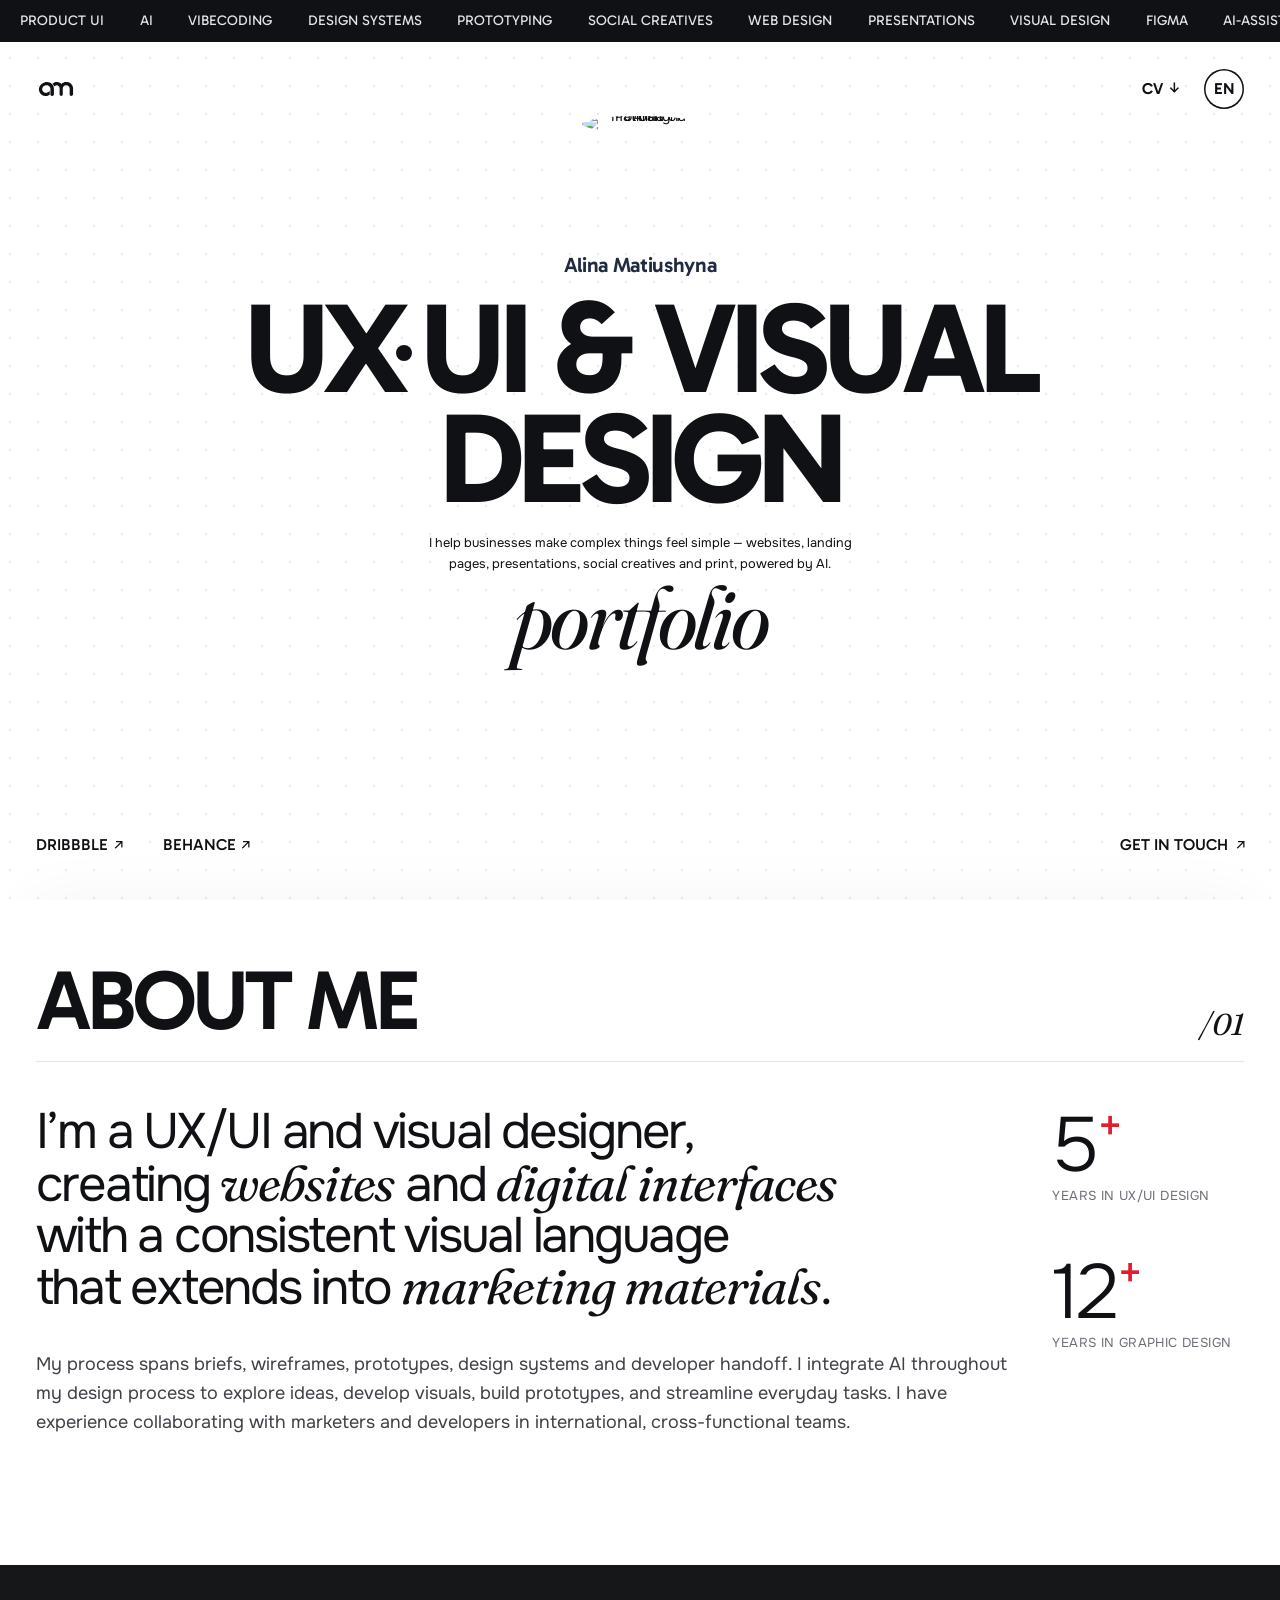
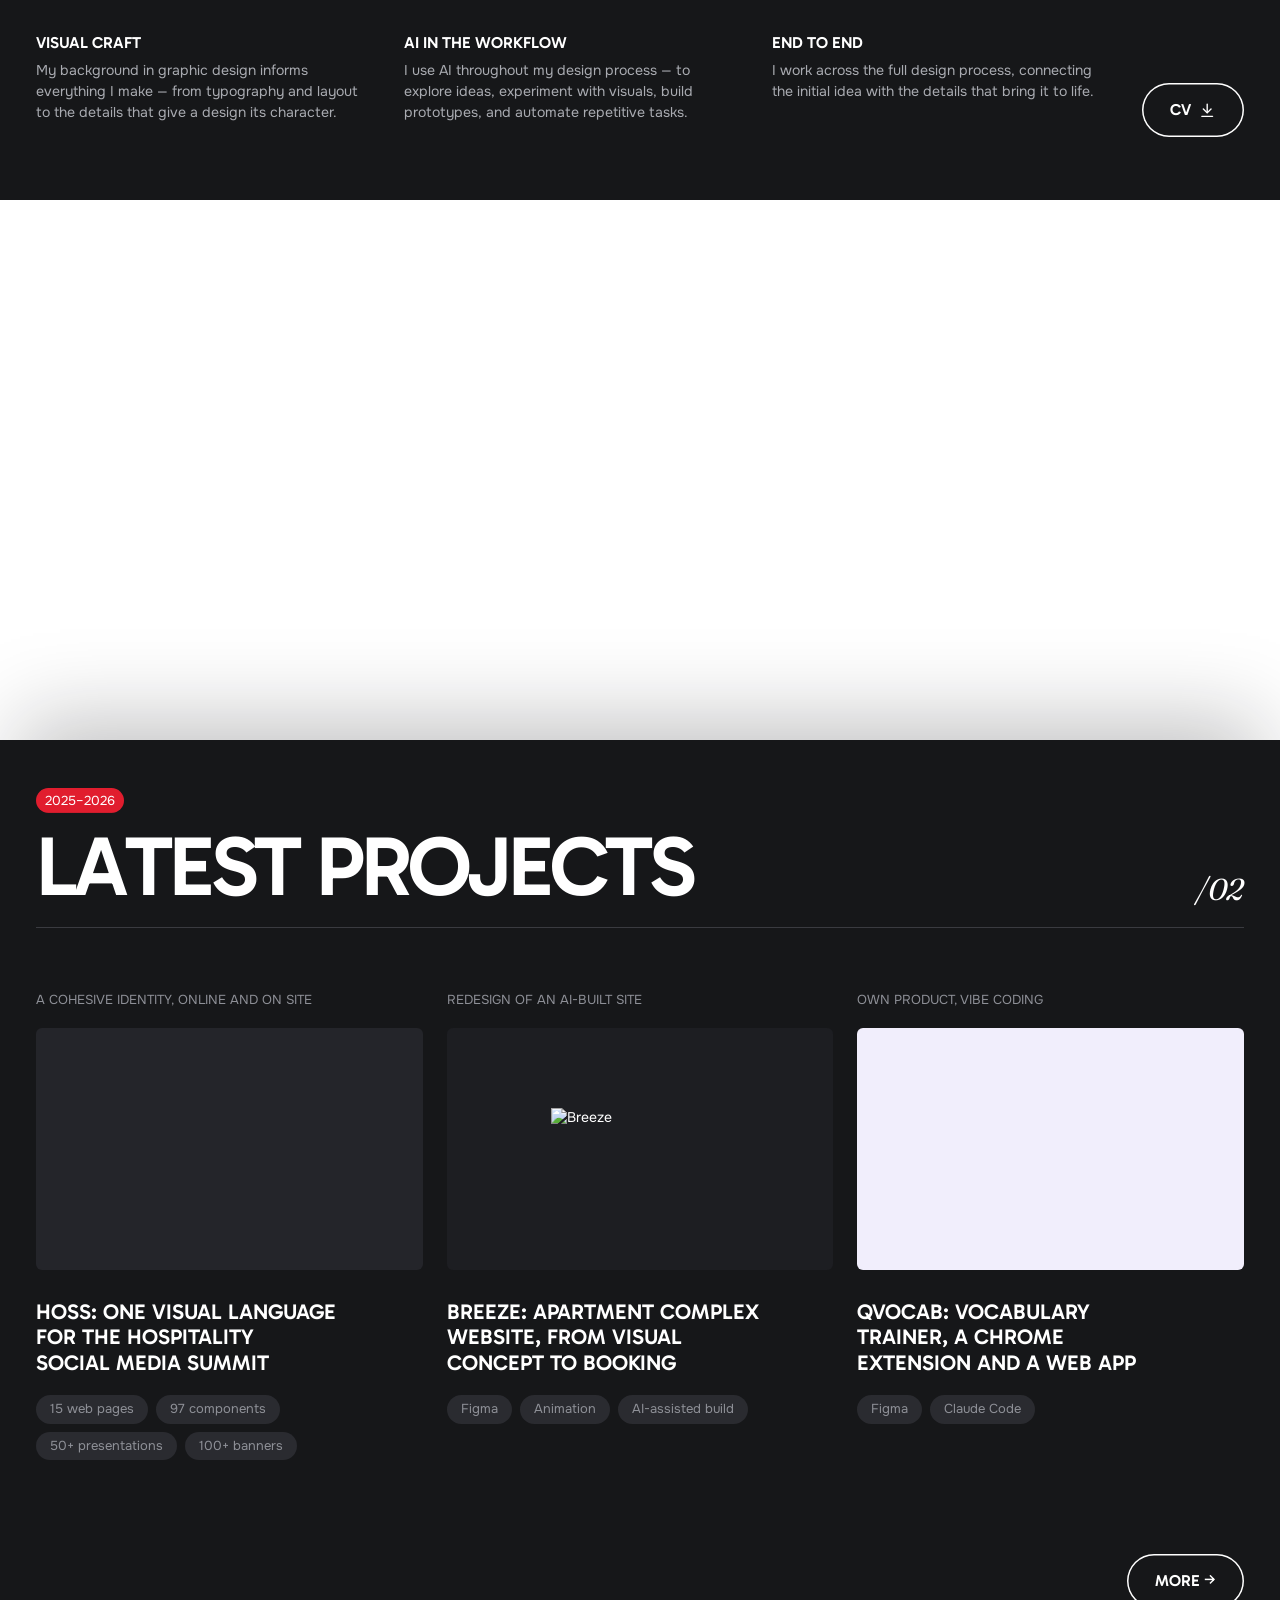
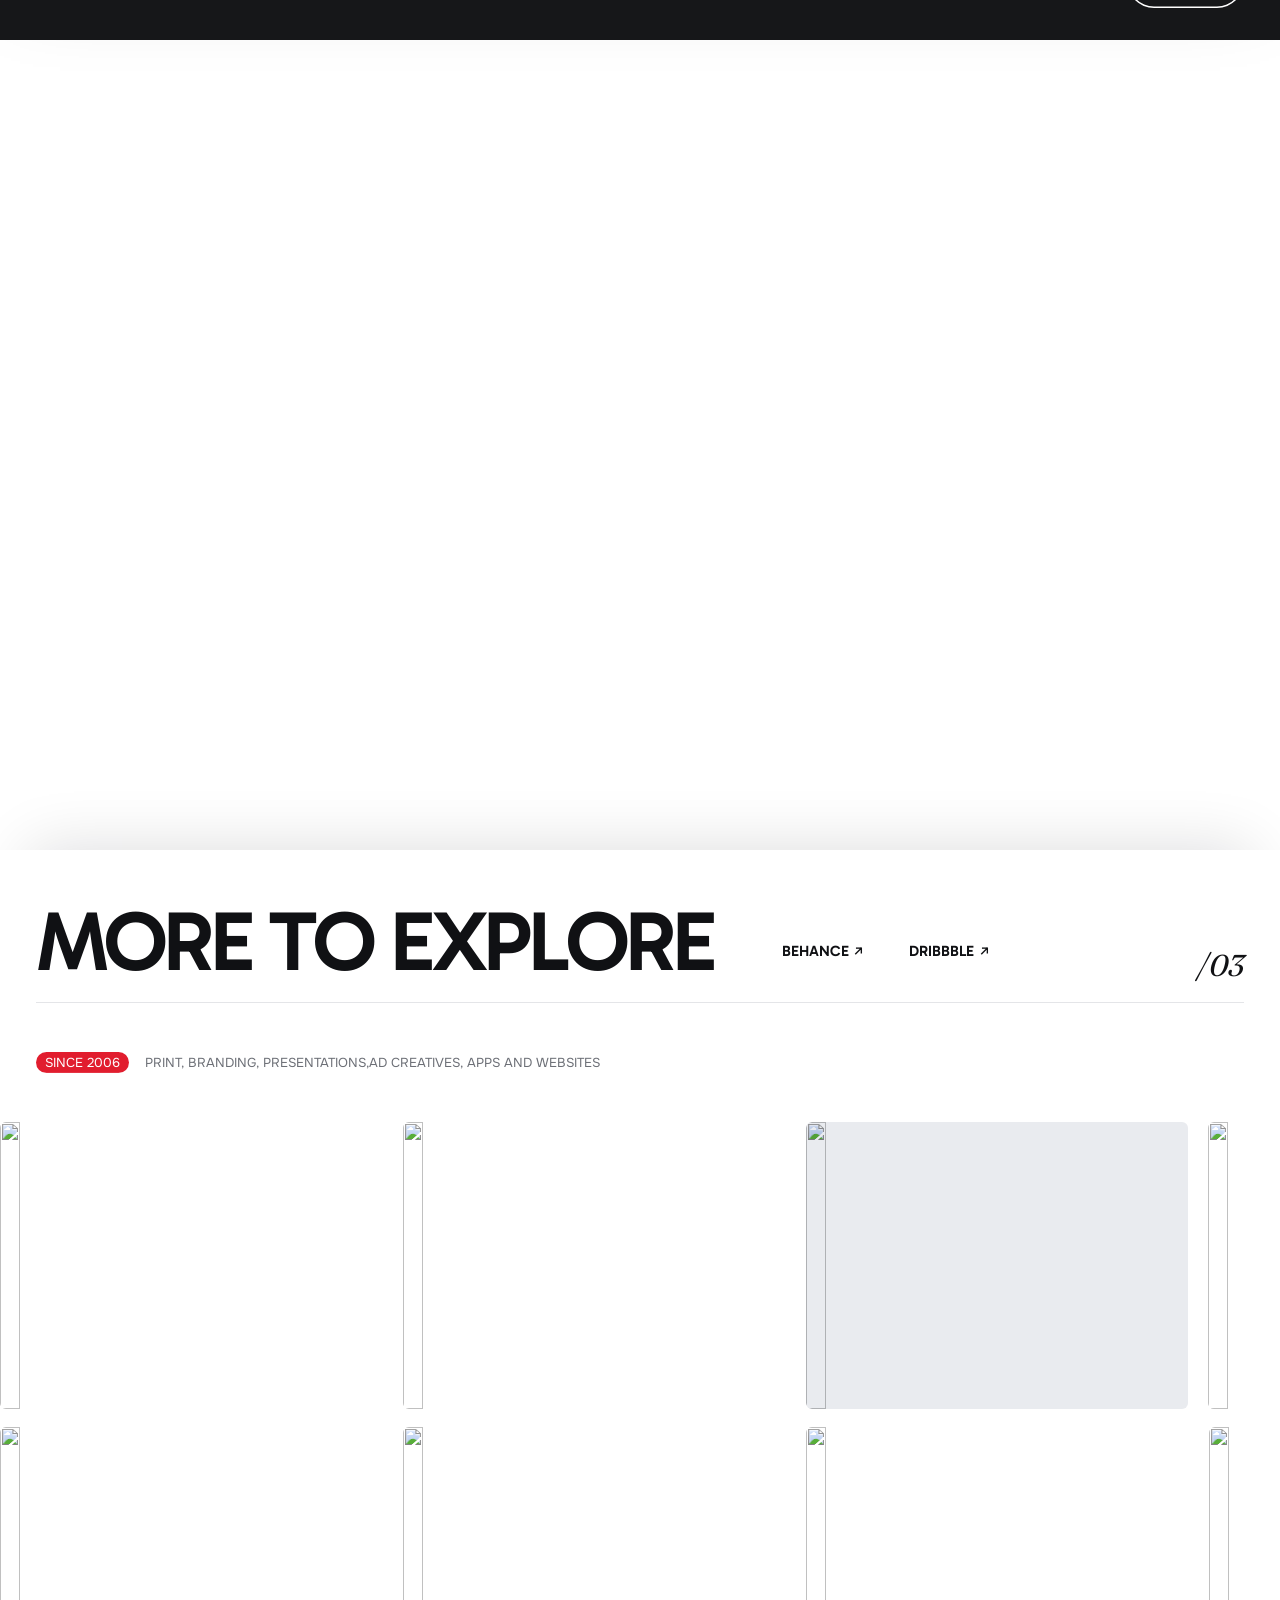
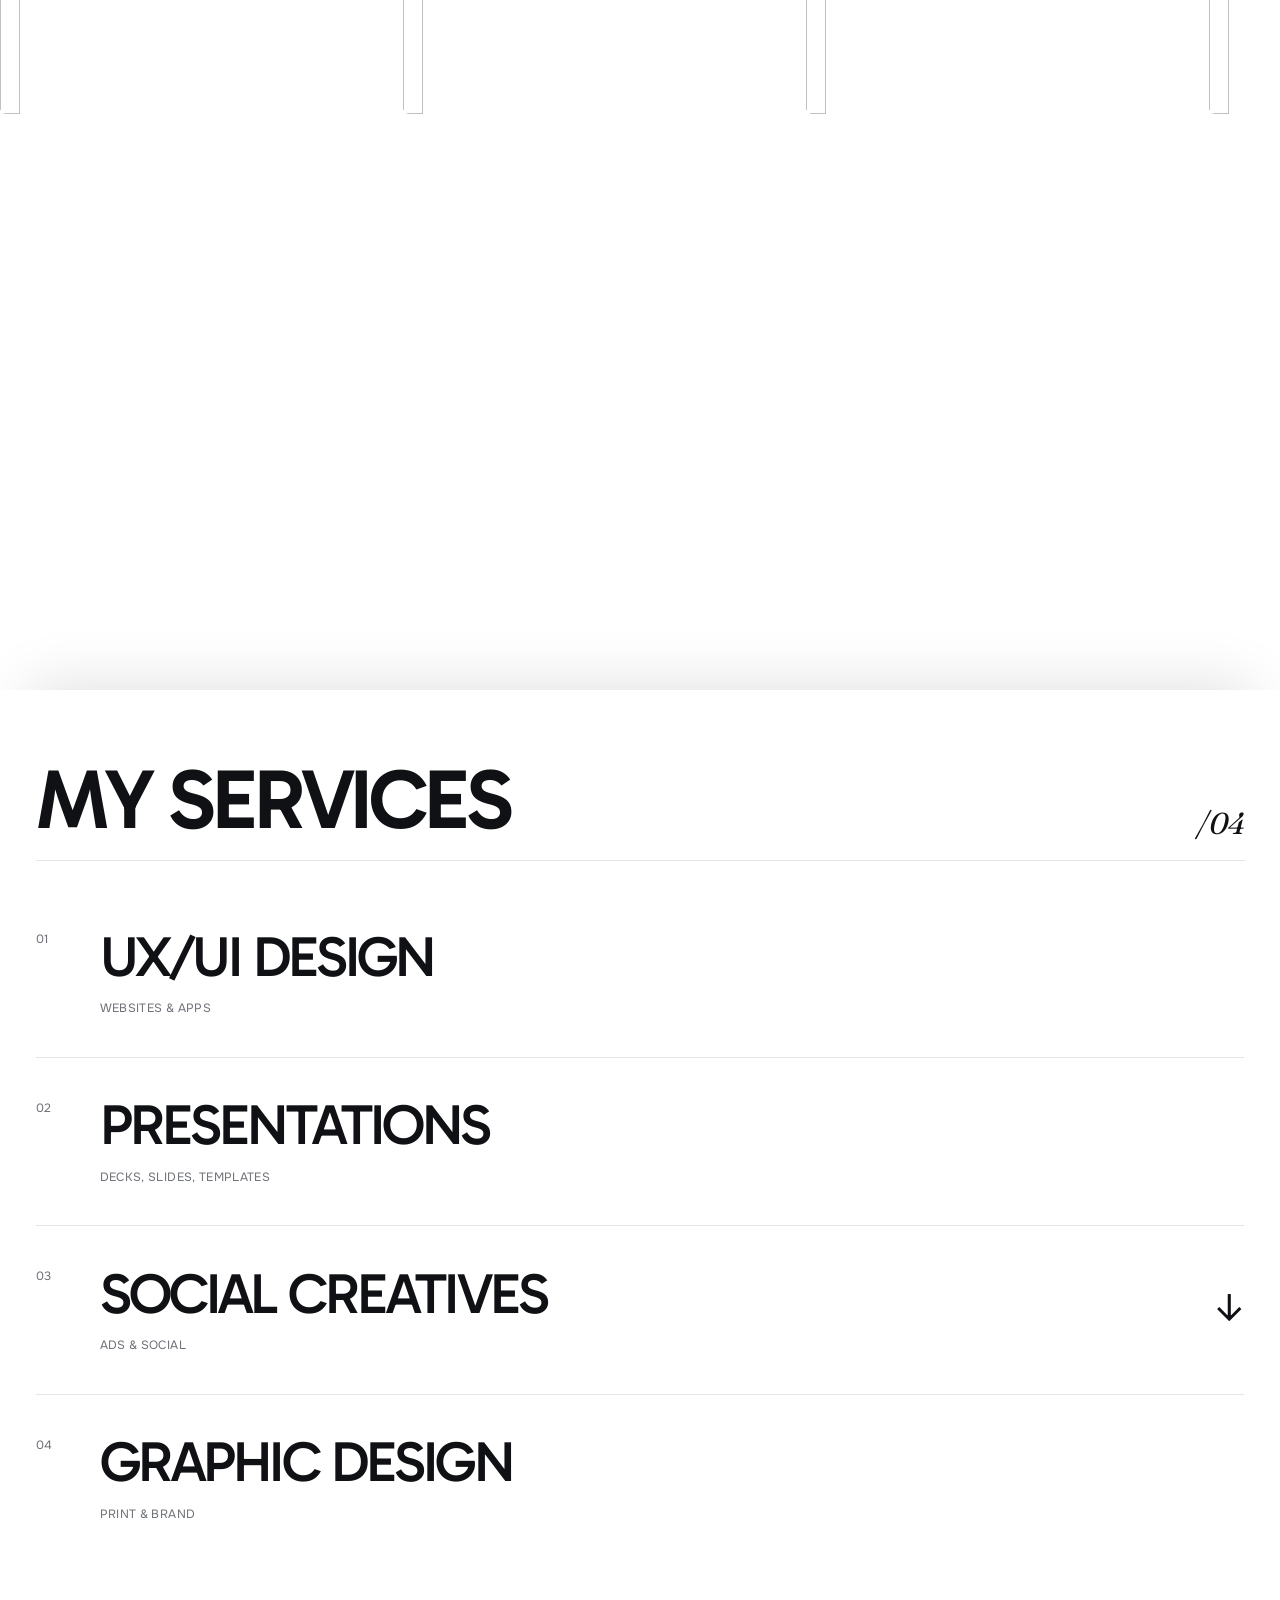
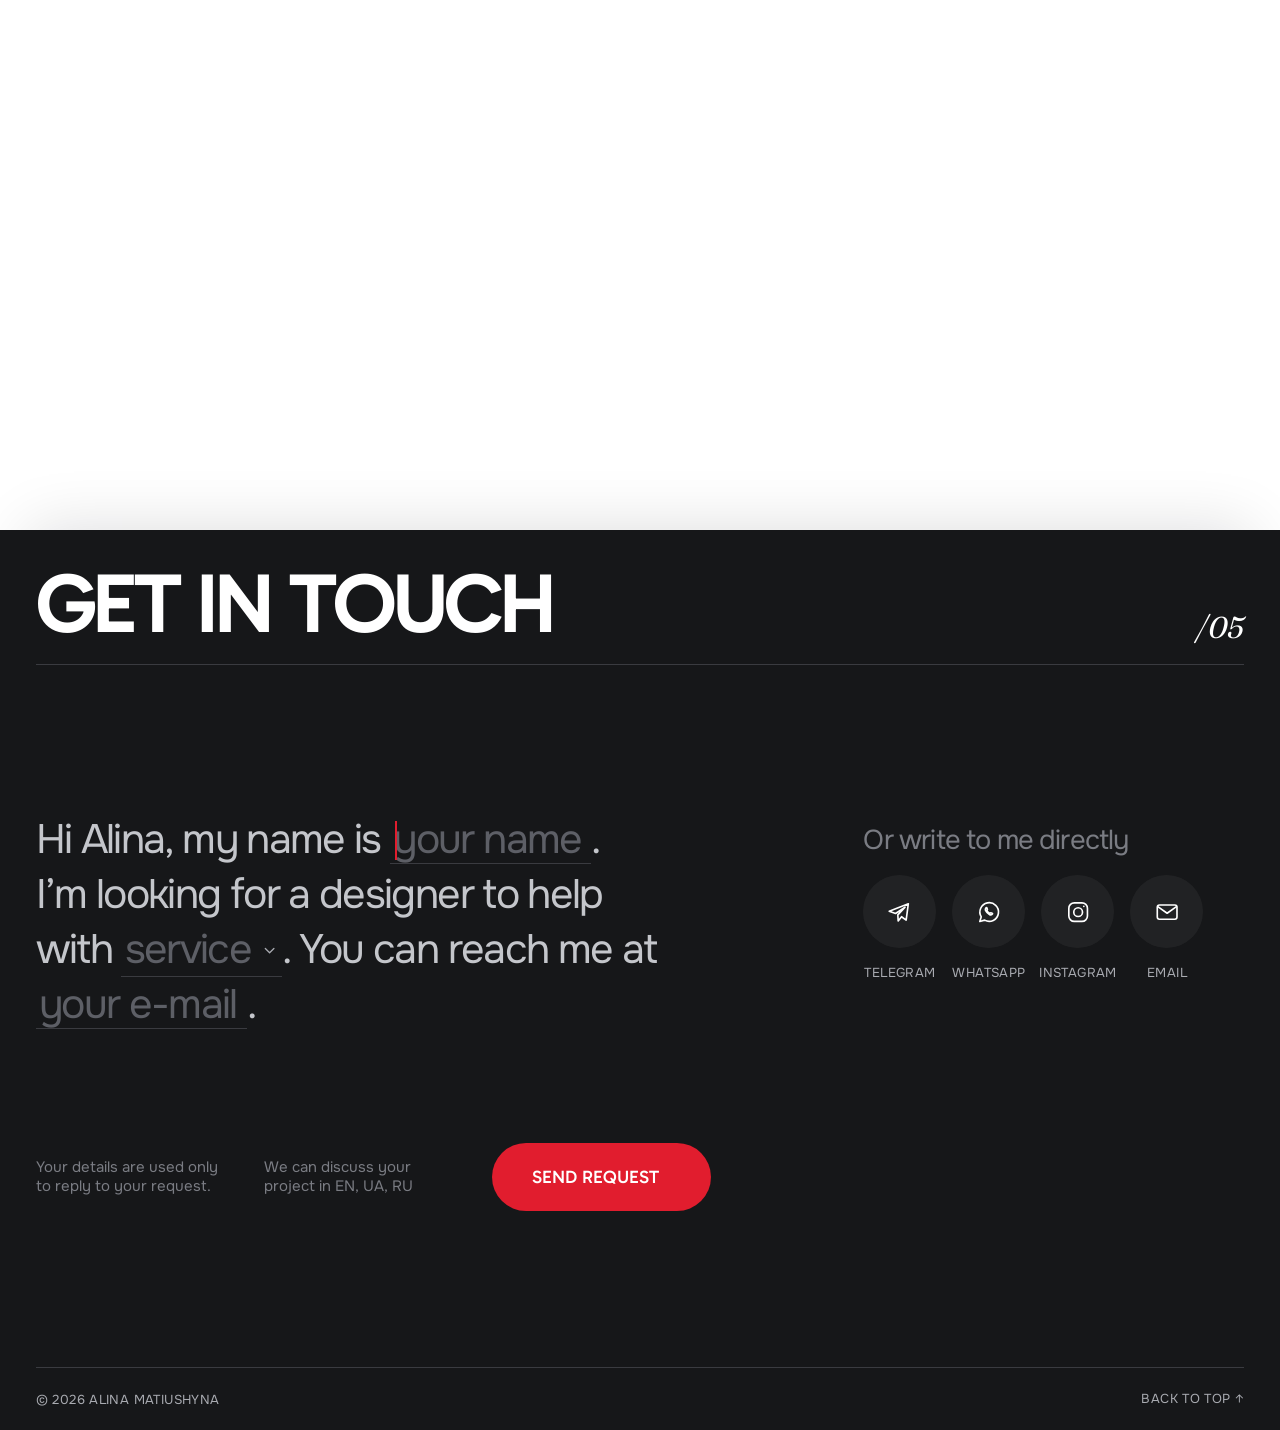
==== commit 5341ffb8: "Desktop case bar: section dropdown + header tools; mobile bar colour by section; Breeze hero ocean o" ====
--- a/index.html
+++ b/index.html
@@ -3002,6 +3002,6 @@
   }
 }
 </style>
-<script src="mobile-menu.js?v=19" defer></script>
+<script src="mobile-menu.js?v=21" defer></script>
 </body>
 </html>
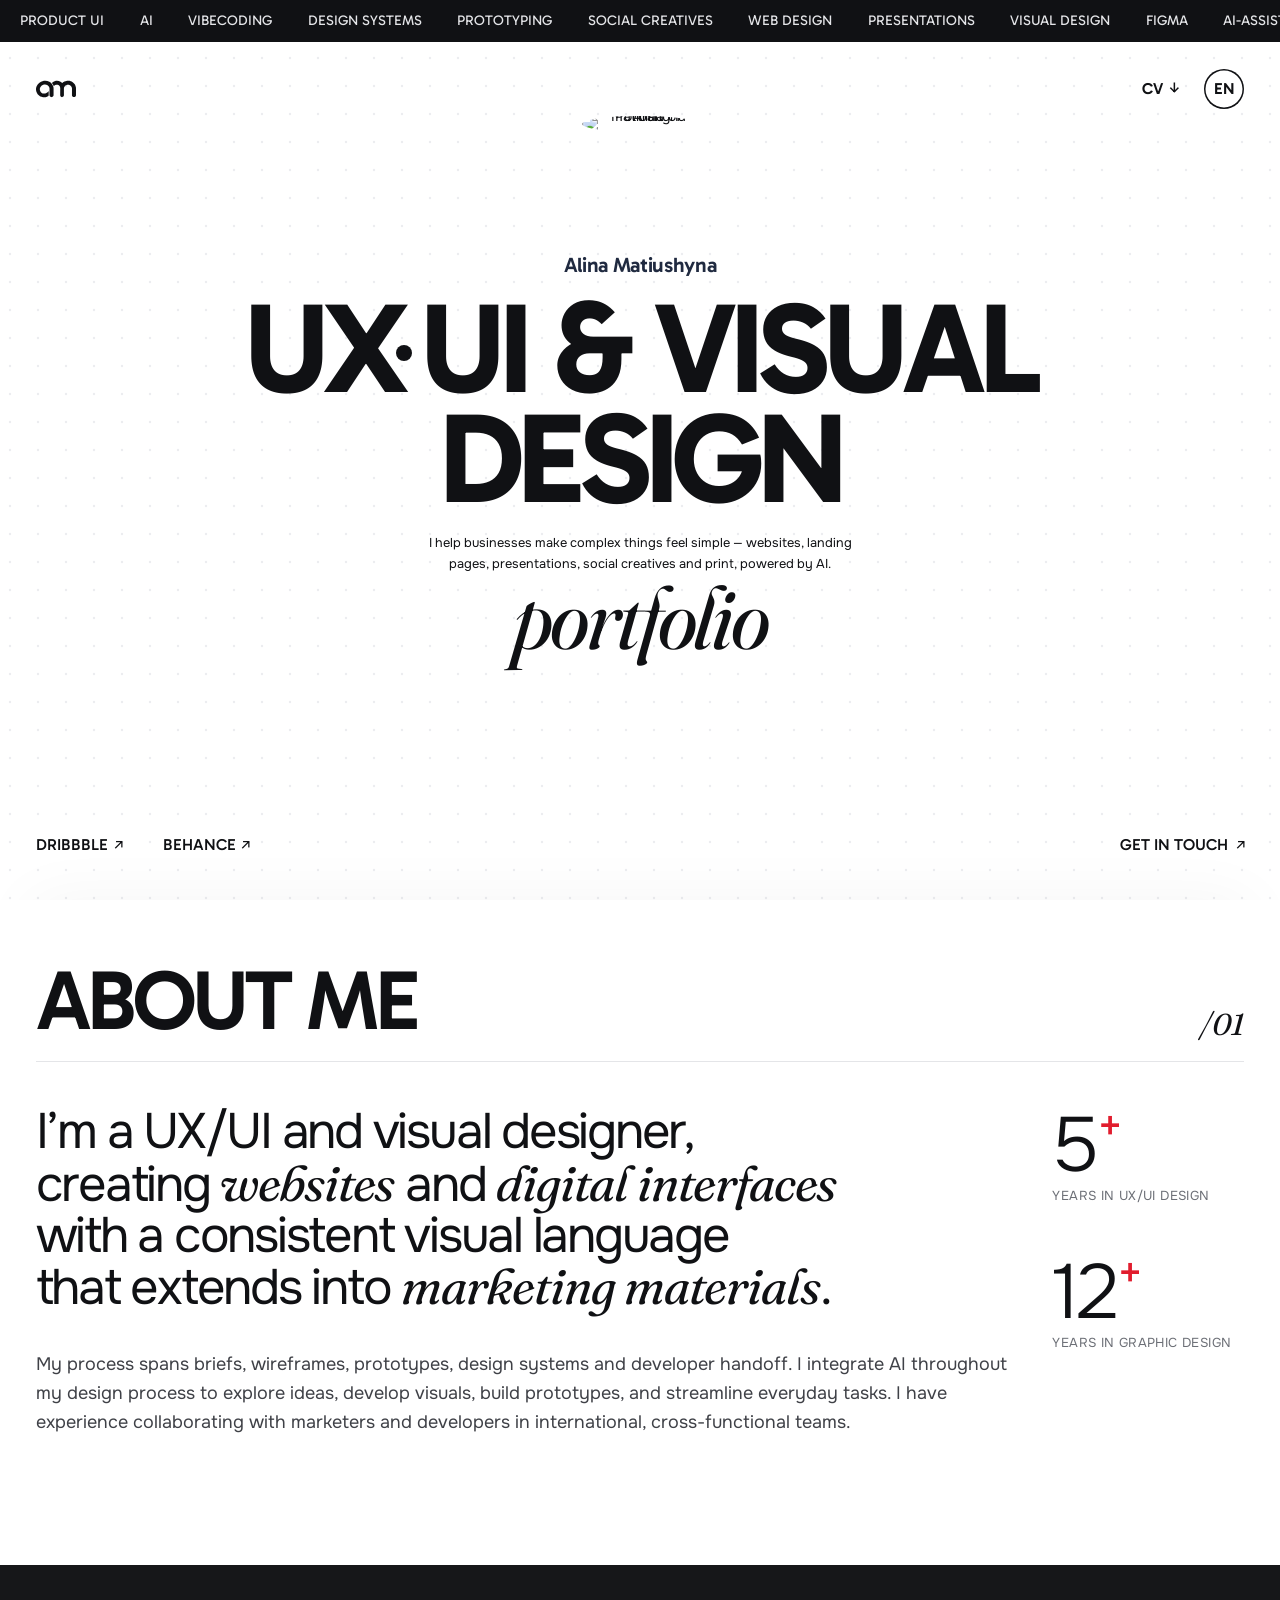
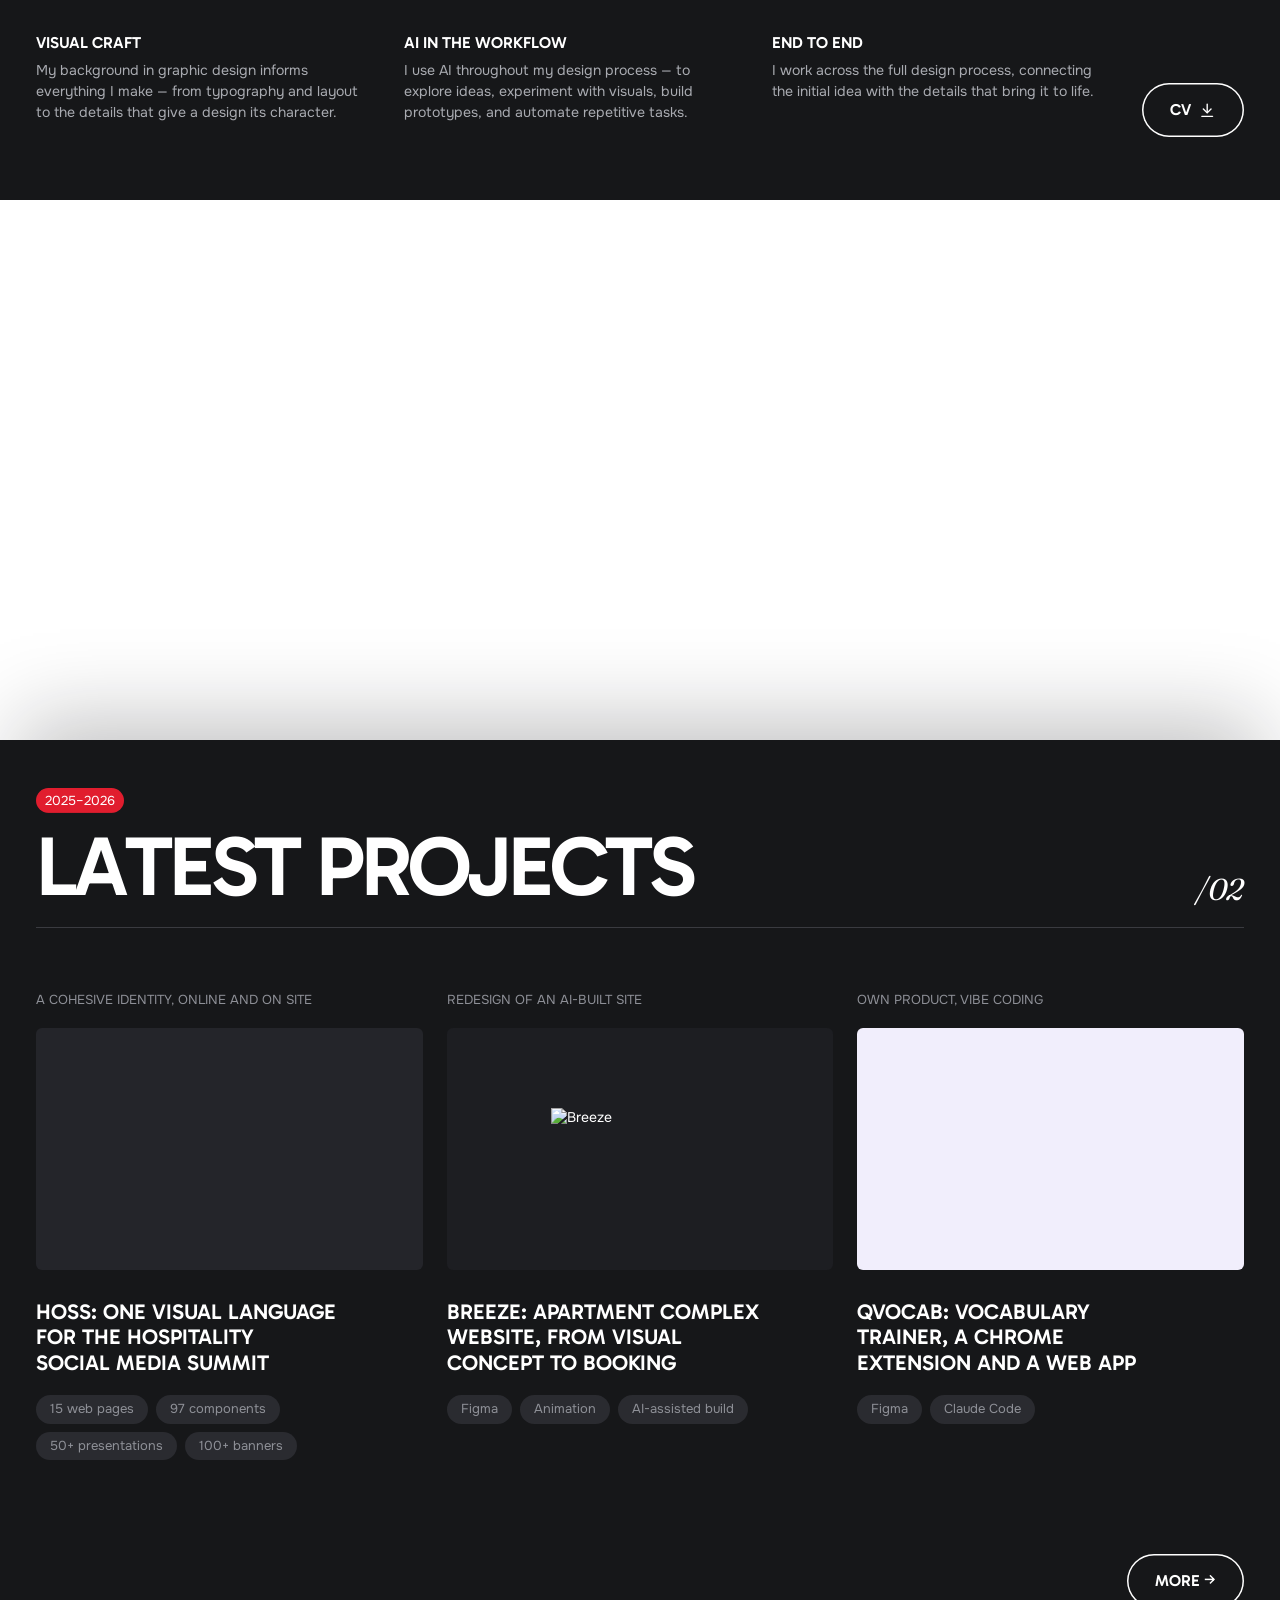
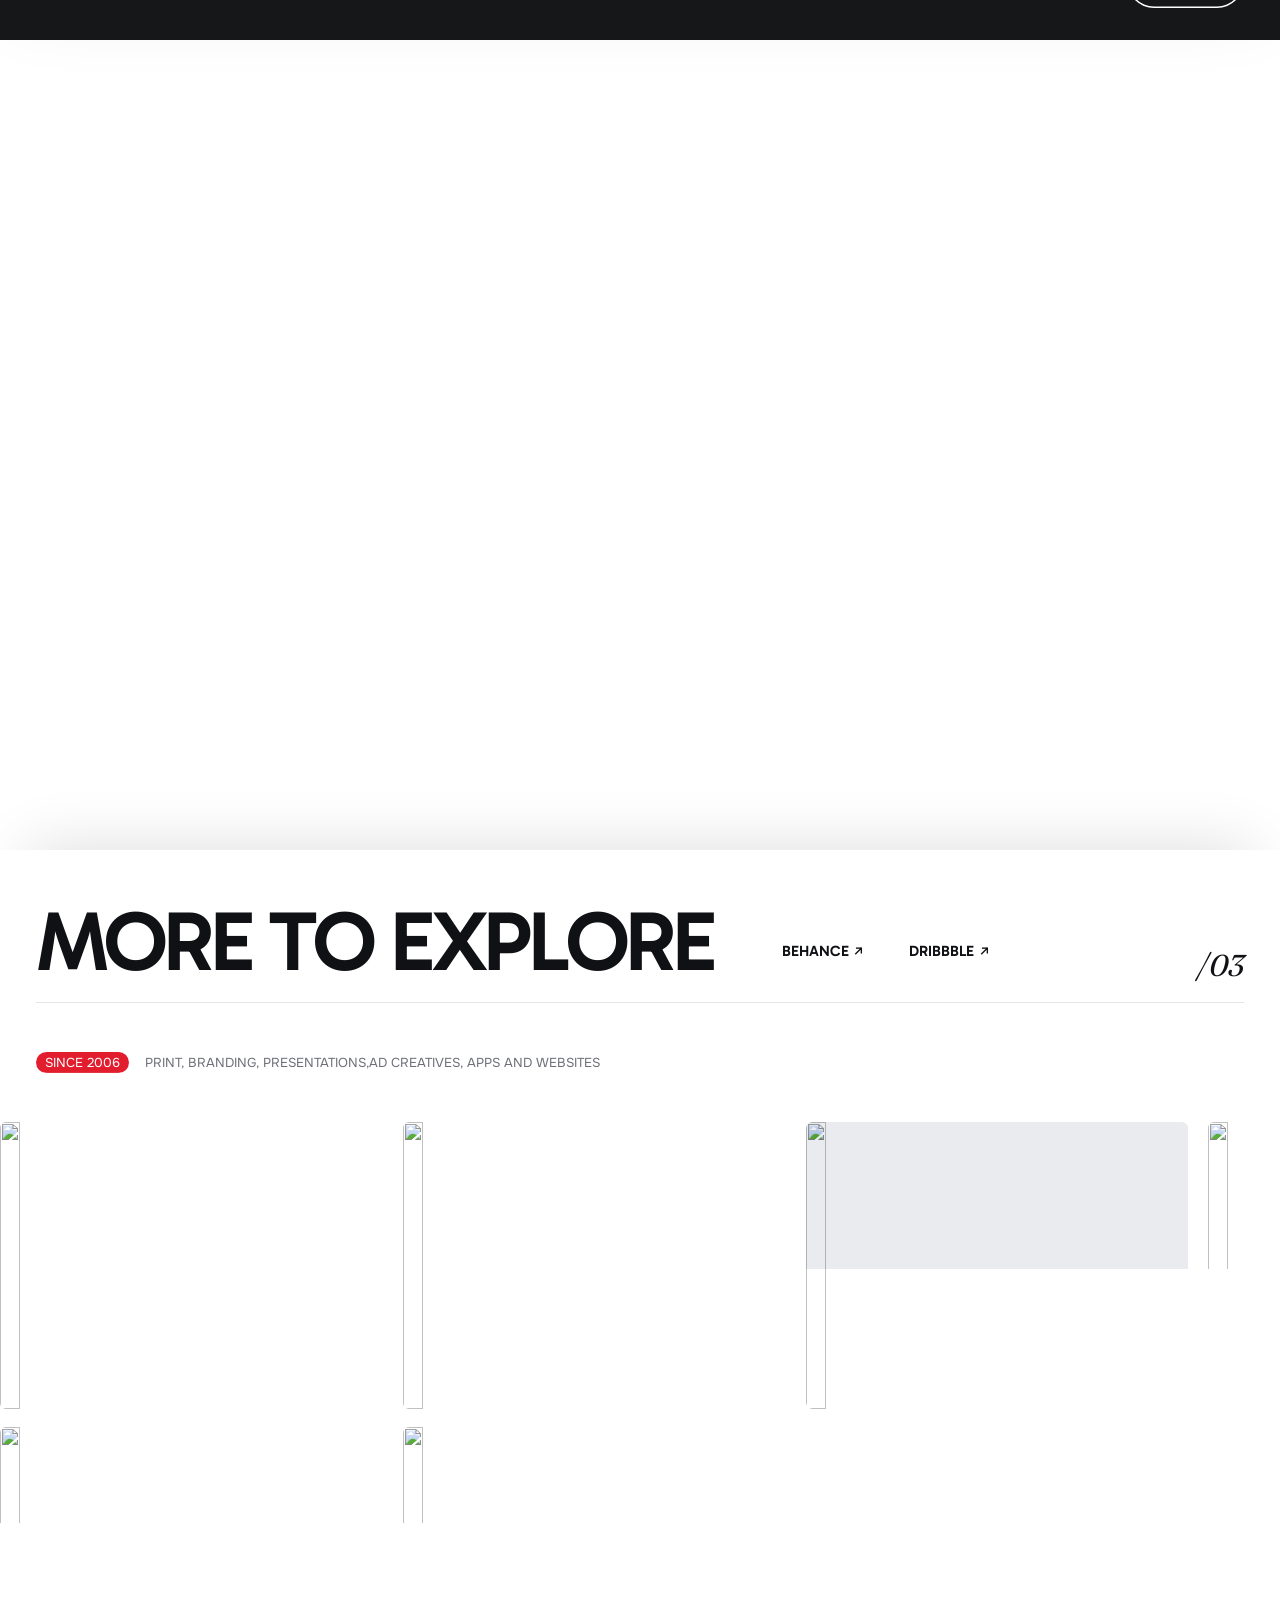
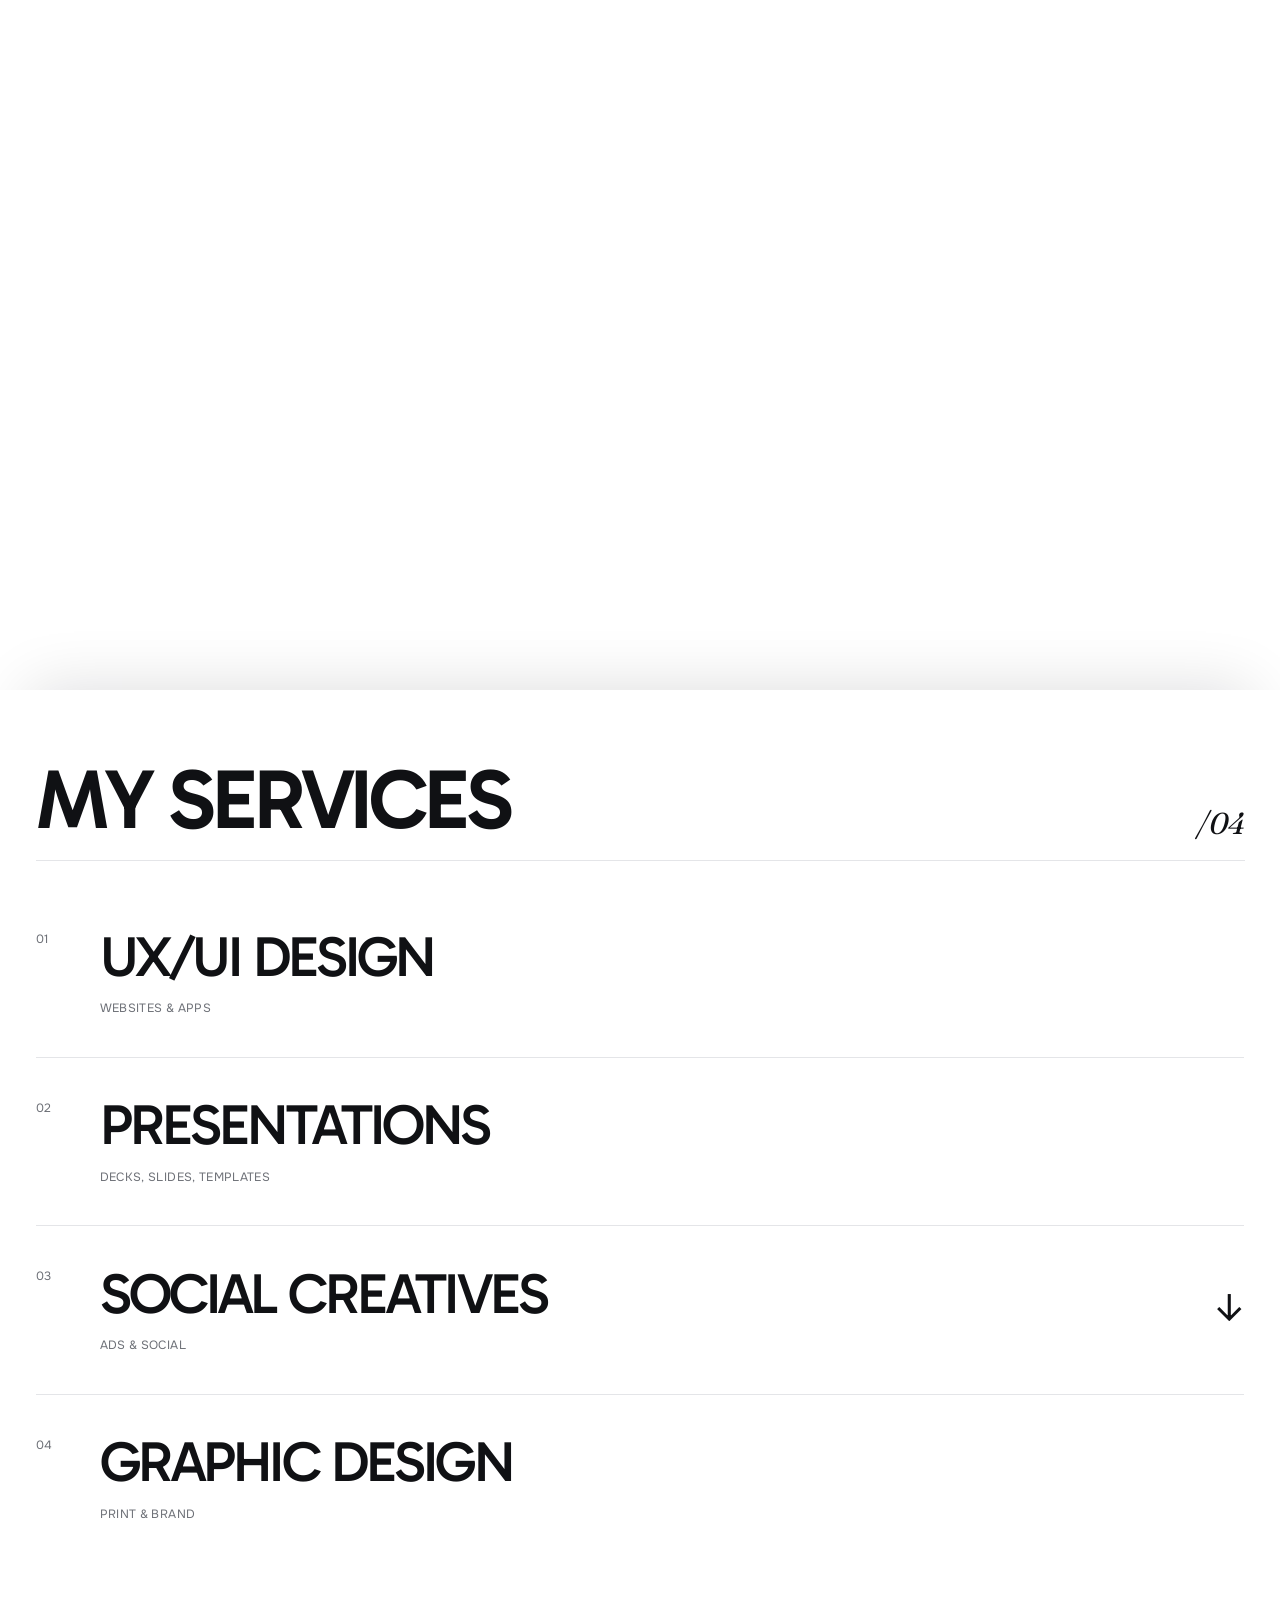
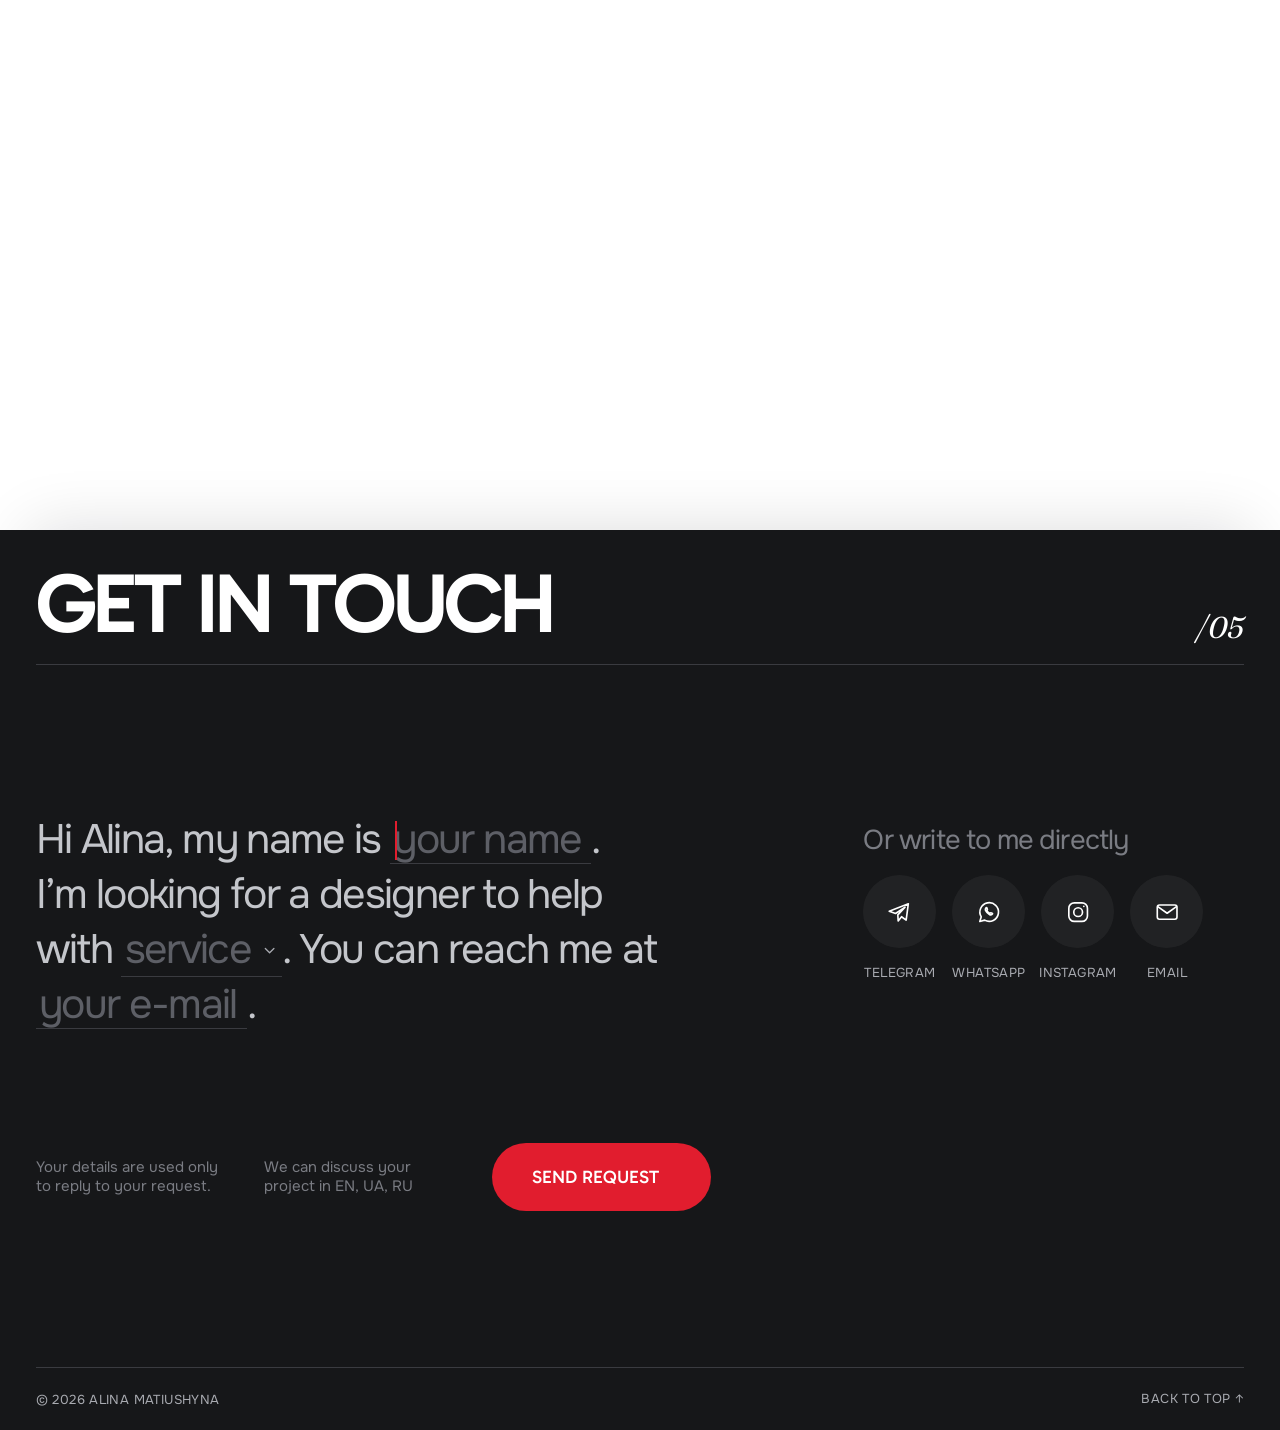
==== commit aab077ce: "Refine mobile navigation and Breeze case visuals" ====
--- a/index.html
+++ b/index.html
@@ -22,7 +22,7 @@
 <link rel="preconnect" href="https://fonts.gstatic.com" crossorigin>
 <link rel="stylesheet" href="https://fonts.googleapis.com/css2?family=Gabarito:wght@400;500;600;700&family=Onest:wght@300;400;600&family=Fraunces:ital,opsz,wght@1,9..144,400..700&family=Fustat:wght@400;600;700&display=swap">
 <style>:root{color-scheme:light;padding-top:env(safe-area-inset-top,0px);padding-bottom:env(safe-area-inset-bottom,0px)}body{margin:0;font:14px system-ui,sans-serif}img{max-width:100%}[hidden]{display:none!important}</style>
-<link rel="stylesheet" href="mobile-menu.css?v=32">
+<link rel="stylesheet" href="mobile-menu.css?v=43">
 </head>
 <body>
 <div class="safari-top-tint" aria-hidden="true"></div>
@@ -2224,7 +2224,7 @@
       </div>
     </article>
 
-    <article class="case case--extra">
+    <article class="case case--extra" id="kordie">
       <span class="case__lab">Decks and&nbsp;course materials</span>
       <a class="cover" href="#" aria-label="Case study: Kordie presentations">
         <img src="img/cover-kordie.jpg" alt="Kordie presentation slides">
@@ -2527,6 +2527,7 @@
   var view=s.querySelector('.cases-view'),track=s.querySelector('.cases'),drag=null,suppress=false;
   function desktop(){return matchMedia('(min-width:1101px)').matches}
   function set(end){s.classList.toggle('shifted',end);b.setAttribute('aria-expanded',String(end));b.hidden=end&&!desktop();b.querySelector('.more-btn__t').textContent=end&&desktop()?'Back':'More';b.querySelector('.ar').textContent=end&&desktop()?'←':'→'}
+  if(document.getElementById(location.hash.slice(1))?.classList.contains('case--extra'))set(true);
   b.addEventListener('click',function(){set(desktop()?!s.classList.contains('shifted'):true)});
   view.addEventListener('dragstart',function(e){if(desktop())e.preventDefault()});
   view.addEventListener('pointerdown',function(e){if(!desktop()||e.button!==0)return;drag={id:e.pointerId,x:e.clientX,y:e.clientY,end:s.classList.contains('shifted'),active:false}});
@@ -3002,6 +3003,6 @@
   }
 }
 </style>
-<script src="mobile-menu.js?v=21" defer></script>
+<script src="mobile-menu.js?v=25" defer></script>
 </body>
 </html>
--- a/mobile-menu.css
+++ b/mobile-menu.css
@@ -11,7 +11,7 @@
   html.mm-open .mm-btn i:nth-child(2){opacity:0}
   html.mm-open .mm-btn i:nth-child(3){top:21px;width:26px;transform:rotate(-45deg)}
   .mm-scrim{display:block;position:fixed;inset:0;z-index:1001;background:rgba(16,17,20,.55);opacity:0;visibility:hidden;transition:opacity .25s ease,visibility 0s linear .25s}
-  .mm-panel{display:block;position:fixed;left:0;right:0;top:0;z-index:1004;background:#101114;color:#fff;border-bottom:1px solid #6c6f76;box-sizing:border-box;opacity:0;visibility:hidden;transform:translateY(-6px);transition:opacity .2s ease,transform .2s ease,visibility 0s linear .2s}
+  .mm-panel{display:block;position:fixed;left:0;right:0;top:0;z-index:1004;background:#101114;color:#fff;box-sizing:border-box;opacity:0;visibility:hidden;transform:translateY(-6px);transition:opacity .2s ease,transform .2s ease,visibility 0s linear .2s}
   html.mm-open .mm-scrim{opacity:1!important;visibility:visible!important;transition:opacity .25s ease}
   html.mm-open .mm-panel{opacity:1!important;visibility:visible!important;transform:none!important;transition:opacity .2s ease,transform .2s ease}
   .mm-top{display:flex;justify-content:space-between;align-items:center;height:64px;padding:0 8px 0 16px}
@@ -23,12 +23,12 @@
   .mm-close:hover,.mm-close:focus-visible{color:#fff;outline:none}
   .mm-cv{display:inline-flex;align-items:center;gap:6px;font:500 16px/1 Gabarito,"Onest",Arial,sans-serif;text-transform:uppercase;color:#fff;text-decoration:none}
   .mm-cv-arrow{font:600 16px/16px "Fustat Arrows","Fustat","Onest",Arial,sans-serif}
-  .mm-cv:hover,.mm-cv:focus-visible{color:#E11D2E;outline:none}
+  .mm-cv:hover,.mm-cv:focus-visible{color:#fff}
   .mm-langslot{position:relative;height:40px;width:40px}
   .mm-langslot .hl2{position:absolute!important;left:0!important;right:auto!important;top:0;background:transparent!important;box-shadow:inset 0 0 0 1.5px rgba(255,255,255,.35)!important}
   .mm-langslot .hl2 a{color:#7A7C83!important}
   .mm-langslot .hl2 a.on{color:#fff!important;order:-1}
-  .mm-langslot .hl2:is(.open,:hover,:focus-within):not(.done){background:#101114!important;z-index:3}
+  .mm-langslot .hl2:is(.open,:hover,:focus-within):not(.done){background:#101114!important;box-shadow:inset 0 0 0 1.5px #fff!important;z-index:3}
   .mm-panel ul{list-style:none;margin:0;padding:0}
   .mm-panel a.mm-item{display:flex;align-items:center;gap:16px;min-height:52px;padding:0 16px;border-top:1px solid #6c6f76;font:400 16px/1 Gabarito,"Onest",Arial,sans-serif;text-transform:uppercase;color:#fff;text-decoration:none}
   .mm-panel a.mm-item:hover,.mm-panel a.mm-item:focus-visible,.mm-panel a.mm-item:active{background:#fff;color:#101114;outline:none}
@@ -64,17 +64,14 @@
 }
 @media (max-width:820px){
   .mm-secs{padding:6px 0}
-  .mm-panel a.mm-sec,.mm-panel a.mm-top-link{min-height:44px;border-top:0;font:400 16px/1.3 Onest,Arial,sans-serif;text-transform:none;color:#C4C6CB}
+  .mm-panel a.mm-sec{min-height:44px;border-top:0;font:400 16px/1.3 Onest,Arial,sans-serif;text-transform:none;color:#C4C6CB}
   .mm-panel a.mm-sec .mm-num{min-width:28px;font:400 13px/1 Onest,Arial,sans-serif;color:#6C6F76}
   .mm-panel a.mm-sec[aria-current="location"]{background:transparent;color:#fff}
   .mm-panel a.mm-sec[aria-current="location"] .mm-num{color:#E11D2E}
-  .mm-panel a.mm-sec:hover,.mm-panel a.mm-sec:focus-visible,.mm-panel a.mm-top-link:hover,.mm-panel a.mm-top-link:focus-visible{background:transparent;color:#fff}
-  .mm-panel a.mm-top-link{margin-top:4px;border-top:1px solid #2a2b30;color:#9A9CA2}
-  .mm-panel a.mm-top-link .mm-arrow{font-size:14px}
+  .mm-panel a.mm-sec:hover,.mm-panel a.mm-sec:focus-visible{background:transparent;color:#fff}
 }
 @media (max-width:820px){
-  .mm-panel nav>ul:first-child a.mm-item{border-top:1px solid #fff}
-  .mm-panel a.mm-top-link{font:400 16px/1 Gabarito,"Onest",Arial,sans-serif;text-transform:uppercase;color:#C4C6CB}
+  .mm-panel nav>ul:first-child>li>a.mm-item{border-top:1px solid #fff}
 }
 @media (max-width:820px){
   .mm-langslot .hl2:is(.open,:hover,:focus-within):not(.done){padding:0 8px!important;gap:4px}
@@ -82,7 +79,6 @@
 }
 @media (max-width:820px){.mm-panel a.mm-top-link{border-top:1px solid #fff}}
 @media (max-width:820px){.fixed-header{display:none!important}}
-@media (max-width:820px){.mm-panel{border-bottom:1px solid #fff!important}}
 @media (max-width:820px){.mm-panel a.mm-sec{gap:10px}.mm-panel a.mm-sec .mm-num{min-width:18px}}
 @media (max-width:820px){.hero>#section-navigation{display:none!important}.hero{min-height:calc(100svh - 56px)!important;height:calc(100svh - 56px)!important}}
 @media (max-width:820px){.mm-panel a.mm-sec[aria-current="location"]{background:#fff!important;color:#101114!important}.mm-panel a.mm-sec[aria-current="location"] .mm-num{color:#101114!important}}
@@ -90,12 +86,34 @@
 @media (max-width:820px){
   .mm-panel button.mm-acc{width:100%;background:transparent;border:0;border-top:1px solid #fff;cursor:pointer;text-align:left;box-sizing:border-box}
   .mm-acc .mm-arrow{transition:transform .2s ease}
-  .mm-acc-open .mm-acc .mm-arrow{transform:rotate(180deg)}
-  .mm-secs{display:none;border-top:0!important;padding:0 0 8px}
-  .mm-acc-open .mm-secs{display:block}
+  .mm-acc[aria-expanded="true"] .mm-arrow{transform:rotate(180deg)}
+  .mm-panel .mm-secs{display:none;border-top:0!important;padding:0 0 12px}
+  .mm-panel .mm-acc[aria-expanded="true"] + .mm-secs{display:block}
   .mm-panel a.mm-sec{padding-left:16px}
 }
 @media (max-width:820px){.mm-panel button.mm-acc{display:flex;align-items:center;gap:16px;min-height:52px;padding:0 16px;font:400 16px/1 Gabarito,"Onest",Arial,sans-serif;text-transform:uppercase;color:#fff;-webkit-tap-highlight-color:transparent}.mm-panel button.mm-acc:focus-visible{outline:2px solid #fff;outline-offset:-2px}.mm-acc .mm-arrow{margin-left:auto;font:600 16px/16px "Fustat Arrows","Fustat","Onest",Arial,sans-serif}}
 @media (max-width:820px){.mm-panel a.mm-home-sec{border-top:1px solid #fff}.mm-panel a.mm-home-sec[aria-current="location"]{background:#fff;color:#101114}.mm-panel a.mm-home-top{font:400 16px/1 Gabarito,"Onest",Arial,sans-serif;text-transform:uppercase}}
 @media (max-width:820px){.mm-bar.is-dark{border-bottom-color:#fff}}
 @media (max-width:820px){.mm-panel a.mm-contact{border-top:1px solid #fff}}
+
+@media (max-width:820px){.mm-going-top .mm-bar{visibility:hidden}}
+
+@media (max-width:820px){
+  .mm-project-description{min-width:0;overflow:hidden;text-overflow:ellipsis;white-space:nowrap;color:#9a9ca2;font:400 13px/1.2 Gabarito,sans-serif;text-transform:uppercase}
+  .mm-project-description::before{content:"\2014\00a0"}
+}
+
+@media (max-width:820px){
+  .mm-panel #mm-projects [aria-current="page"]{display:flex;align-items:center;gap:10px;min-height:44px;padding:0 16px;background:#fff;color:#101114;font:400 16px/1.3 Onest,Arial,sans-serif}
+  .mm-panel #mm-projects [aria-current="page"] .mm-num{min-width:18px;color:inherit}
+  .mm-panel #mm-projects [aria-current="page"] .mm-project-description{color:#6c6f76}
+}
+
+@media (max-width:820px) and (hover:hover) and (prefers-reduced-motion:no-preference){
+  .mm-cv:hover .mm-cv-arrow{animation:mm-cv-arrow-down .55s cubic-bezier(.22,1,.36,1)}
+  @keyframes mm-cv-arrow-down{
+    0%,100%{transform:none;opacity:1}
+    45%{transform:translateY(.55em);opacity:0}
+    46%{transform:translateY(-.55em);opacity:0}
+  }
+}
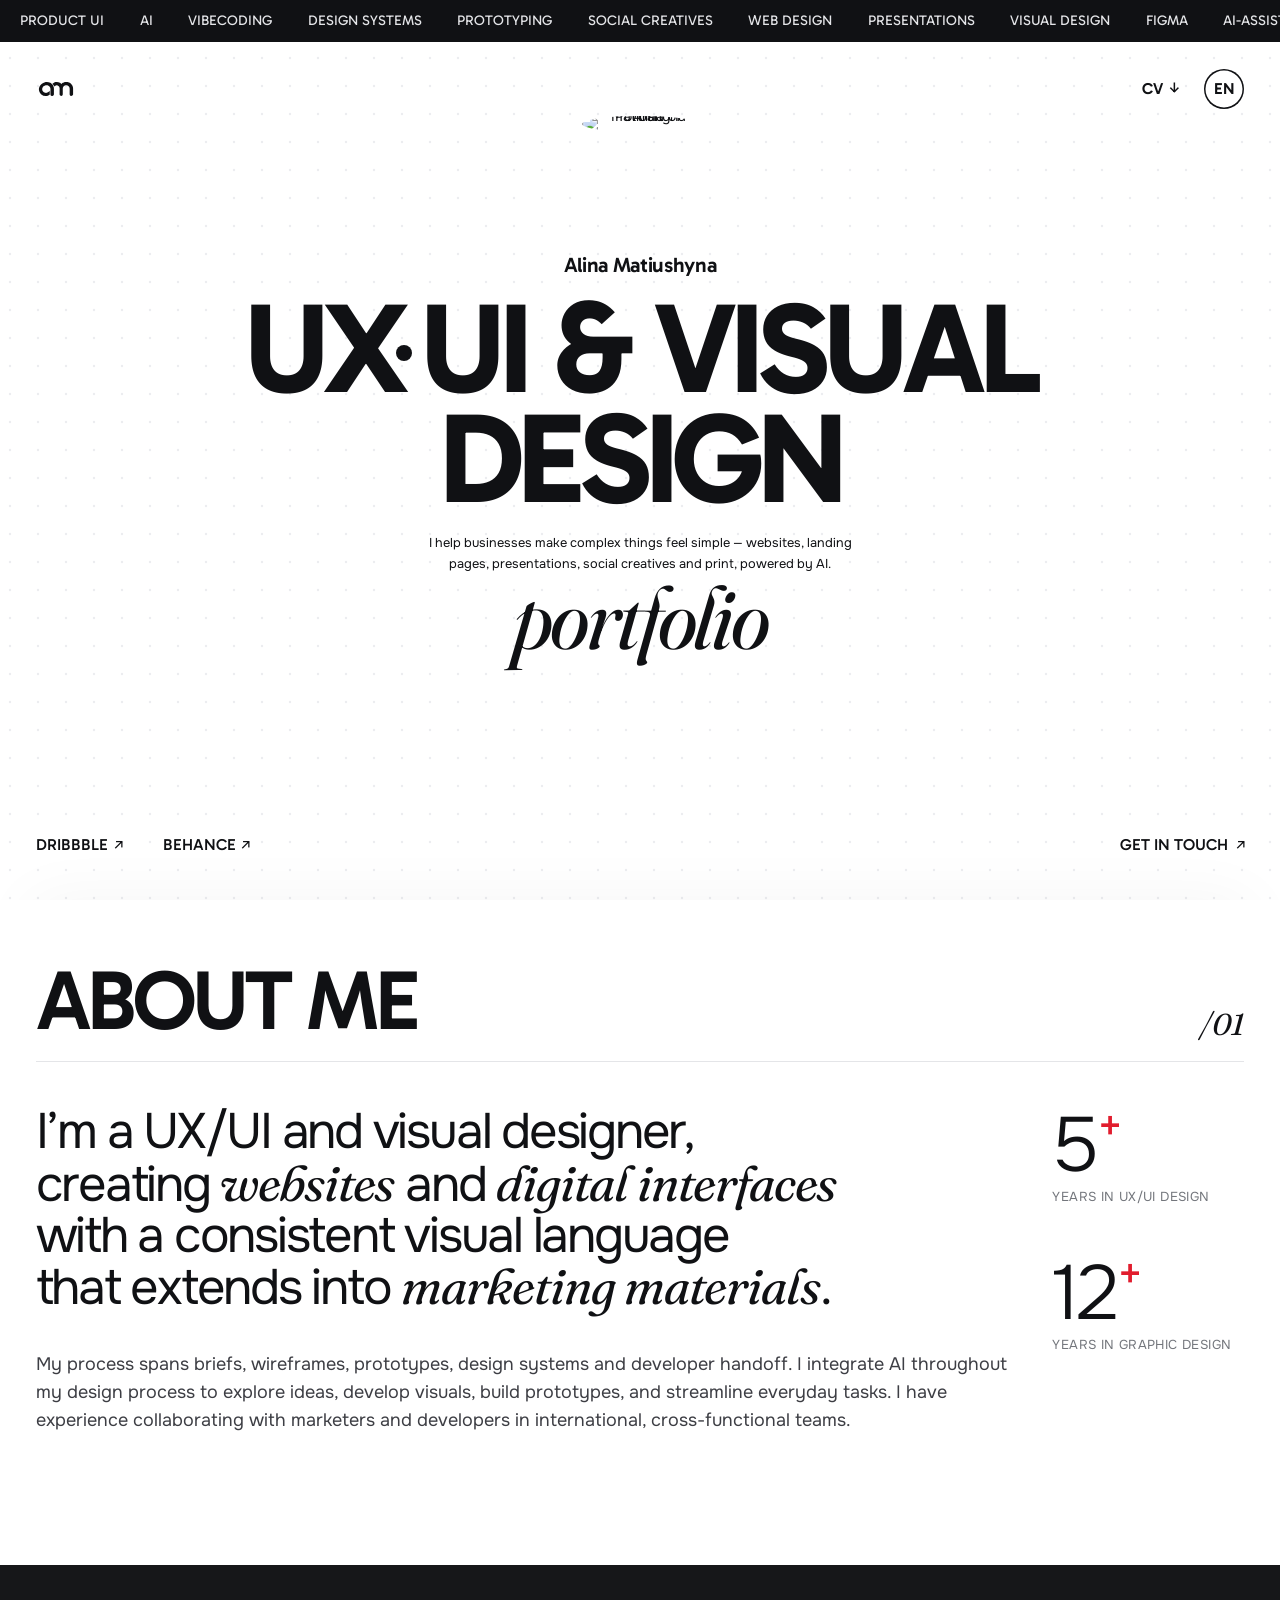
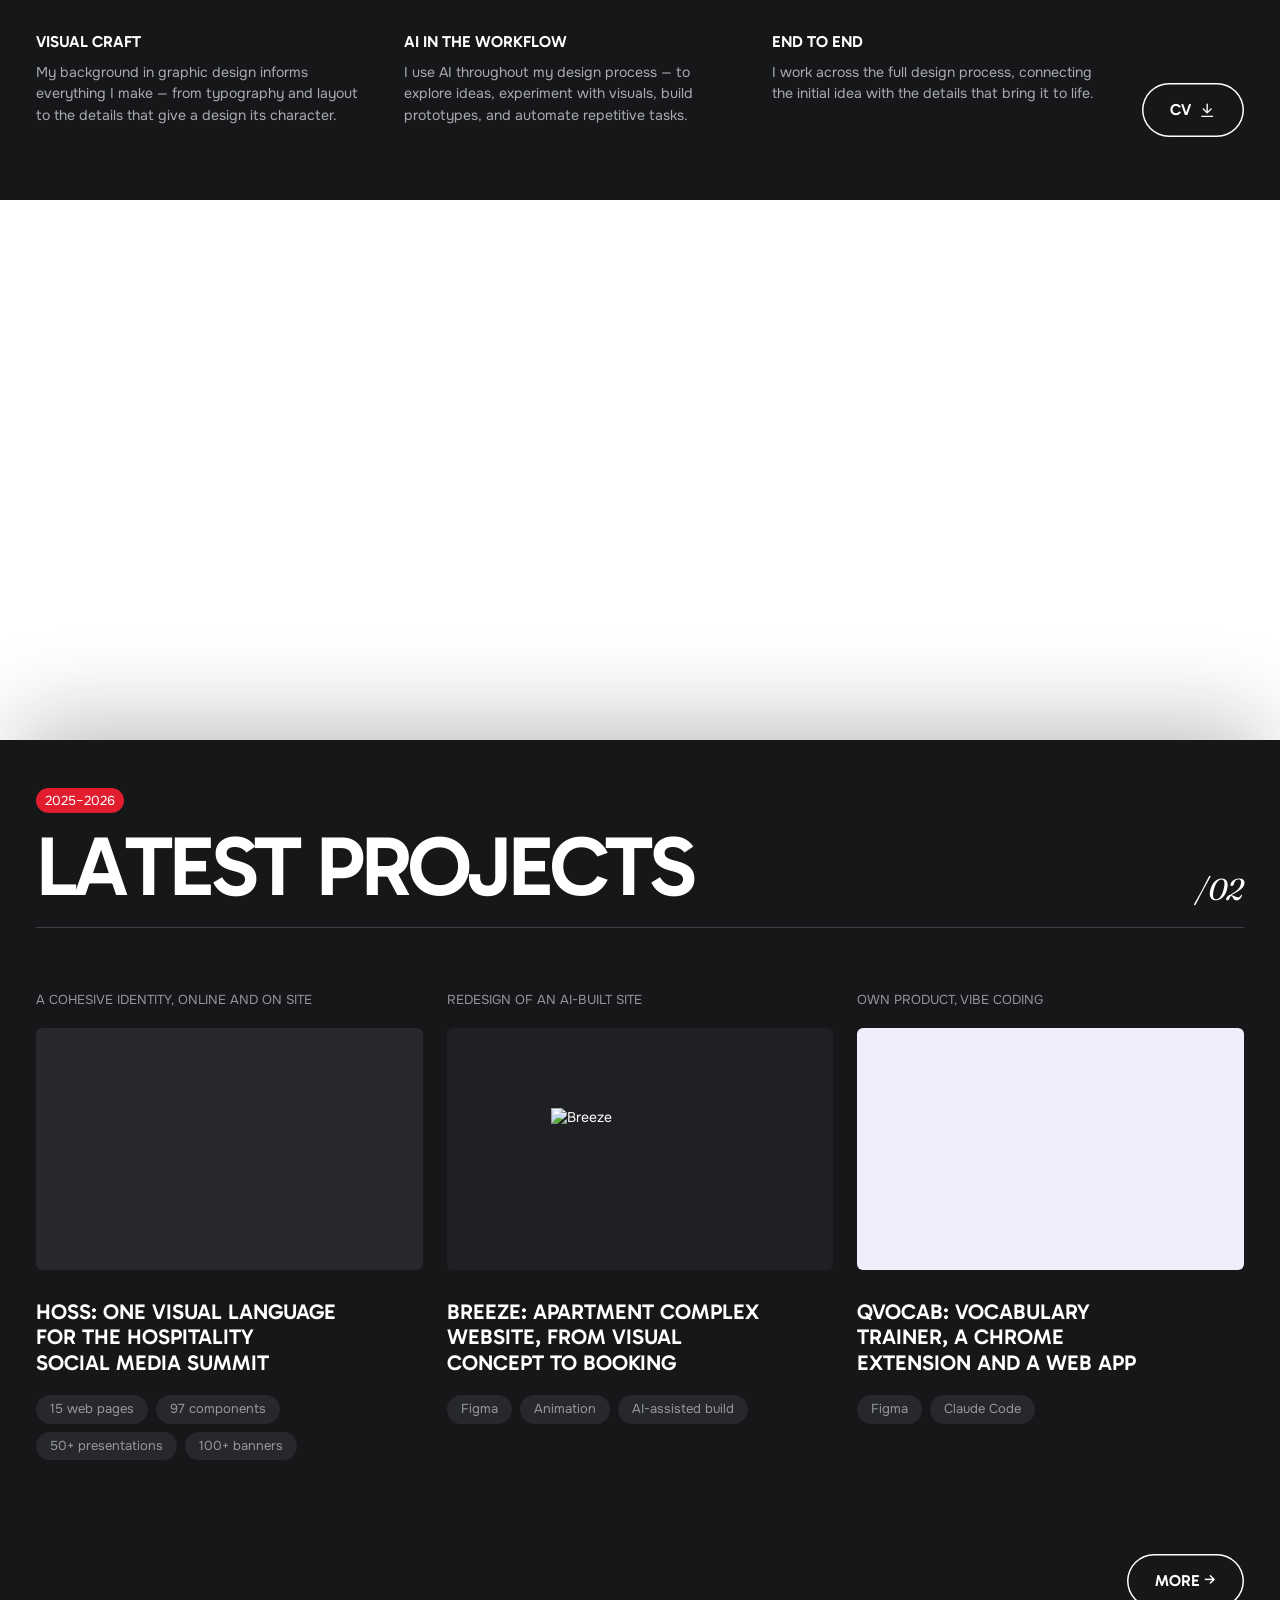
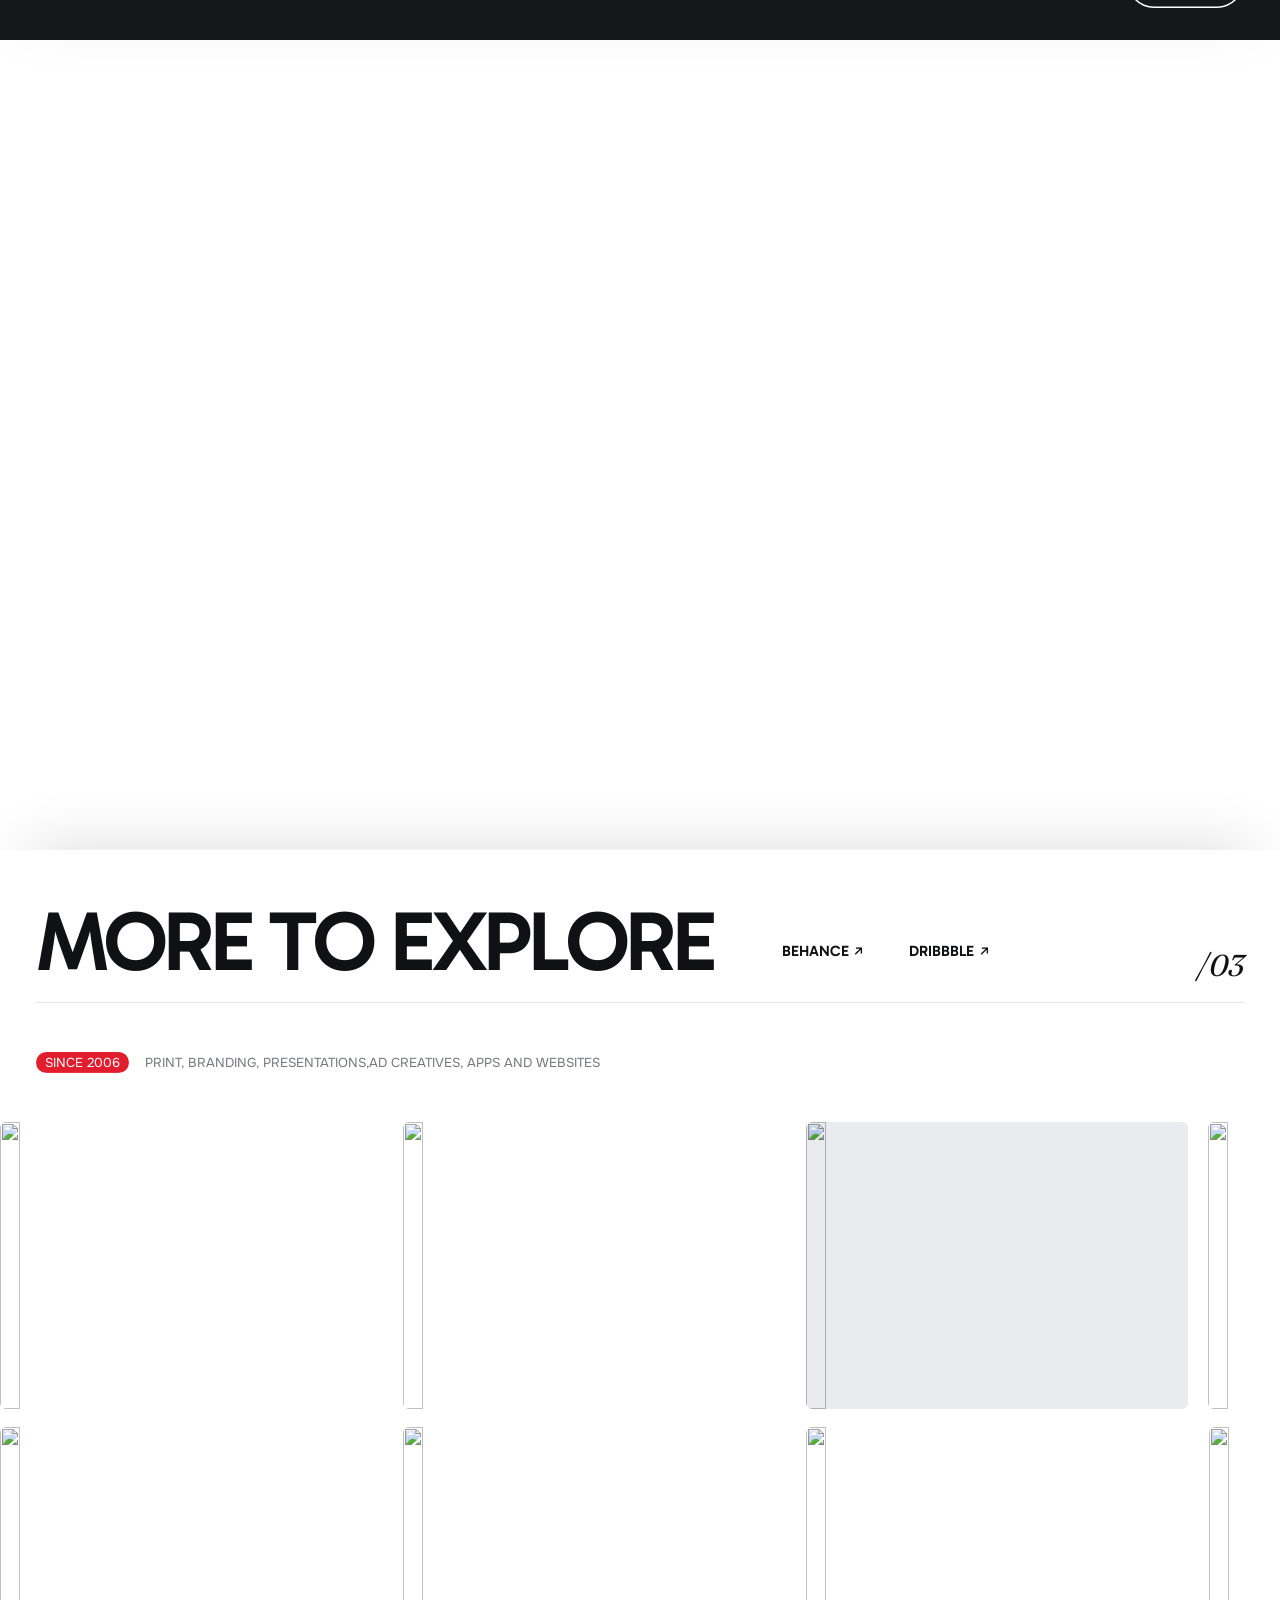
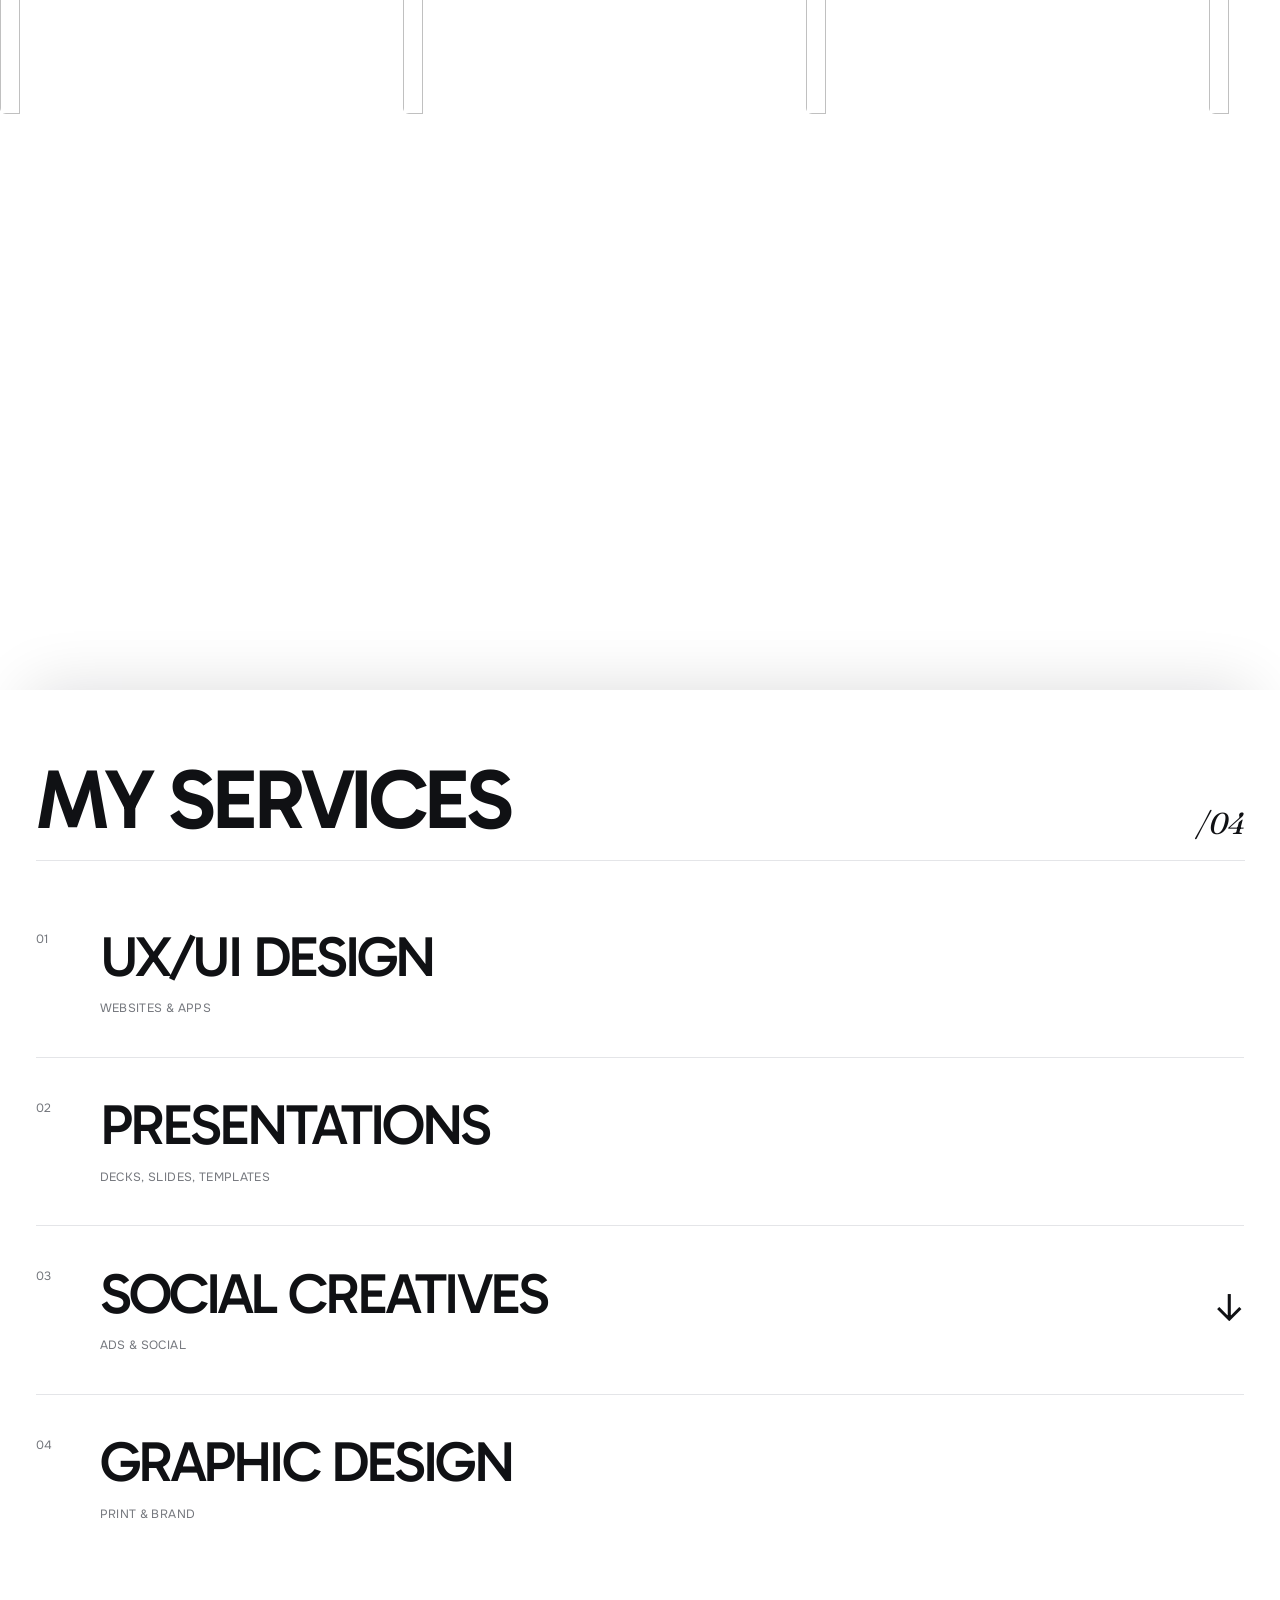
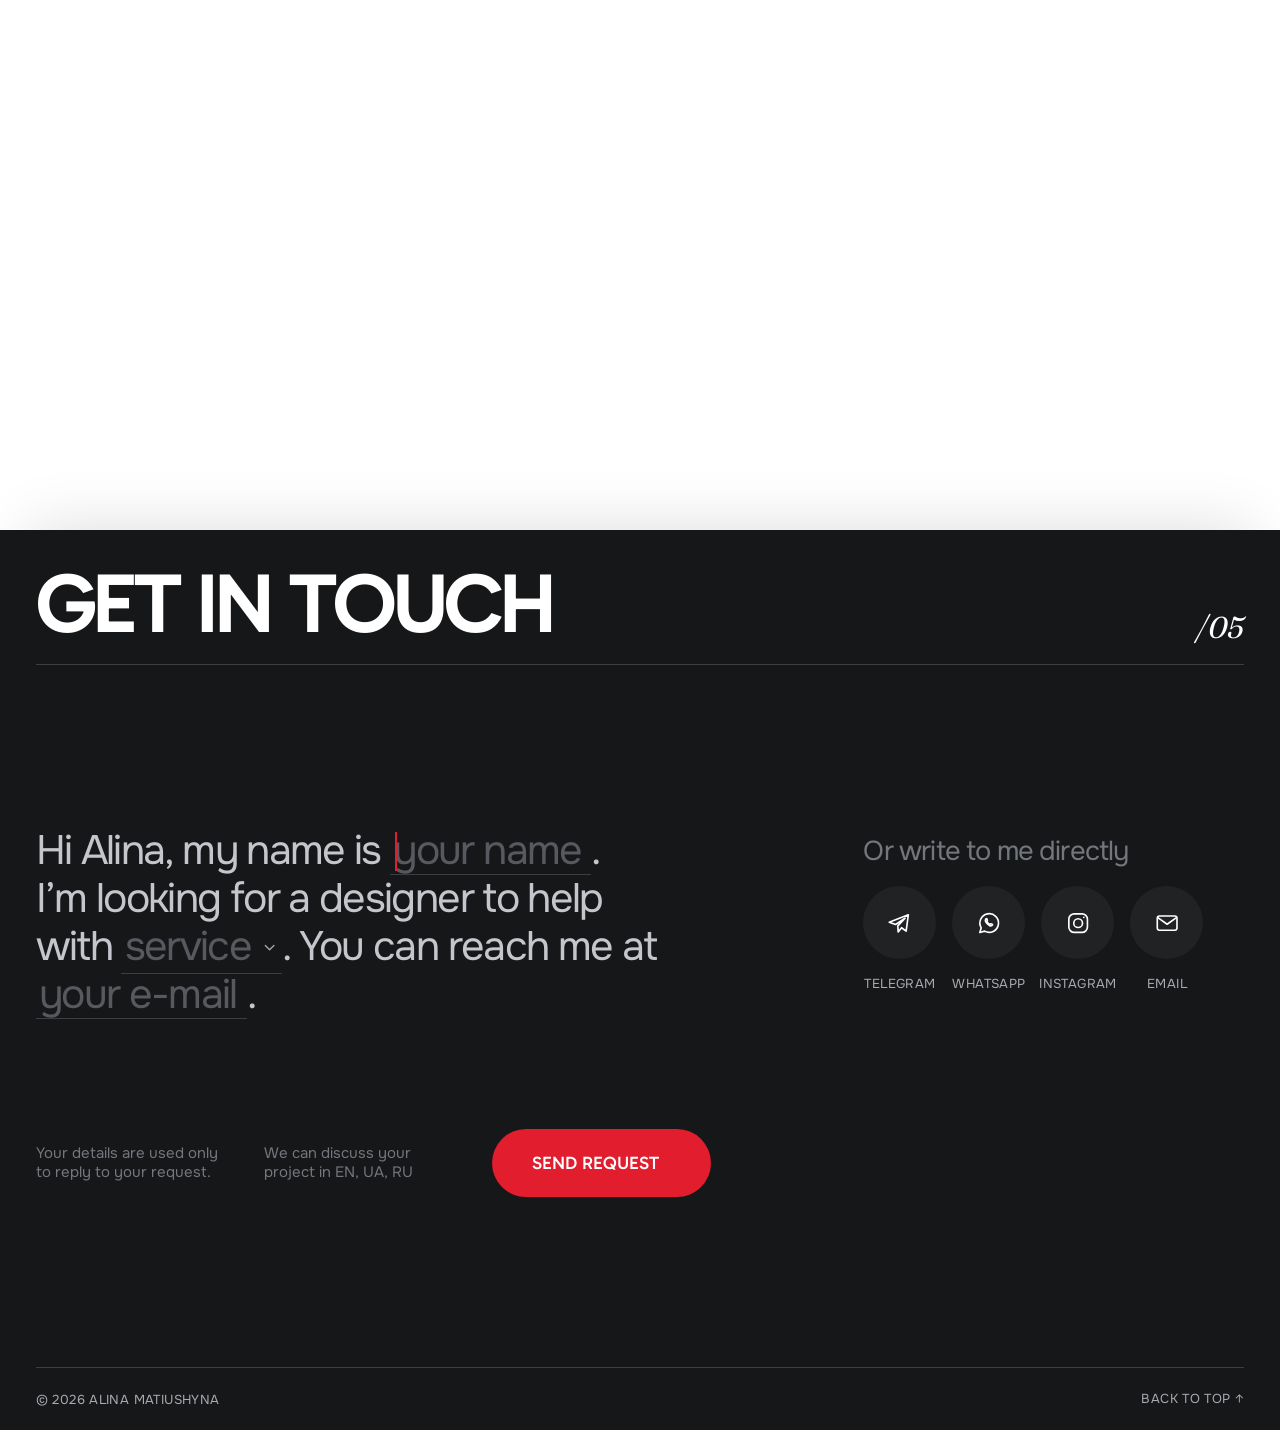
==== commit ac33c54b: "Type scale and merged gray palette to match Figma design system Co-Authored-By: Claude Opus 5.5 <nor" ====
--- a/index.html
+++ b/index.html
@@ -22,16 +22,17 @@
 <link rel="preconnect" href="https://fonts.gstatic.com" crossorigin>
 <link rel="stylesheet" href="https://fonts.googleapis.com/css2?family=Gabarito:wght@400;500;600;700&family=Onest:wght@300;400;600&family=Fraunces:ital,opsz,wght@1,9..144,400..700&family=Fustat:wght@400;600;700&display=swap">
 <style>:root{color-scheme:light;padding-top:env(safe-area-inset-top,0px);padding-bottom:env(safe-area-inset-bottom,0px)}body{margin:0;font:14px system-ui,sans-serif}img{max-width:100%}[hidden]{display:none!important}</style>
-<link rel="stylesheet" href="mobile-menu.css?v=43">
+<link rel="stylesheet" href="mobile-menu.css?v=43c">
+<link rel="stylesheet" href="type-scale.css?v=2">
 </head>
 <body>
 <div class="safari-top-tint" aria-hidden="true"></div>
 <style>
 /* Single light look, on purpose: the design is a white page with one dark band */
 :root{
-  --ink:#101114; --ink-2:#202A40; --muted:#6C6F76; --muted-2:#A9ABB1;
-  --paper:#FFFFFF; --soft:#F6F6F7; --pill:#F1F1F3; --line:#E4E5E8;
-  --dark:#161719; --dark-2:#24252A; --dark-pill:#2A2B30; --dark-line:#3A3B40;
+  --ink:#101114; --ink-2:#101114; --muted:#73767C; --muted-2:#A9ABB1;
+  --paper:#FFFFFF; --soft:#F4F4F6; --pill:#F4F4F6; --line:#E4E5E8;
+  --dark:#161719; --dark-2:#27282D; --dark-pill:#27282D; --dark-line:#3D3E44;
   --accent:#E11D2E;
   --gut:max(16px, env(safe-area-inset-left, 0px));
   --gut-r:max(16px, env(safe-area-inset-right, 0px));
@@ -108,7 +109,7 @@
 .toggle .off{background:#000000}
 .cases{display:grid;grid-template-columns:repeat(3,minmax(0,1fr));gap:24px;padding:0 0 64px;border-bottom:1px solid var(--dark-line)}
 .case{display:flex;flex-direction:column;gap:20px;min-width:0}
-.case__lab{font-size:13px;color:#8E9097}
+.case__lab{font-size:13px;color:#95979C}
 .cover{position:relative;display:block;aspect-ratio:437/273;border-radius:10px;overflow:hidden;background:var(--dark-2);isolation:isolate}
 .cover>img,.cover>video{position:absolute;inset:0;width:100%;height:100%;object-fit:cover;transform:scale(1.01);transition:transform .8s cubic-bezier(.22,1,.36,1)}
 .cover:hover>img,.cover:hover>video{transform:scale(1.04)}
@@ -122,7 +123,7 @@
 .case__t{padding-top:10px;font-family:var(--display);font-weight:600;font-size:clamp(20px,1.67vw,28px);line-height:1.2;text-transform:uppercase;max-width:30ch}
 .pills{display:flex;flex-wrap:wrap;gap:8px;padding-top:18px}
 .pill{border-radius:999px;padding:6px 14px;font-size:13px;line-height:1.3}
-.pill--dark{background:var(--dark-pill);color:#8E9097}
+.pill--dark{background:var(--dark-pill);color:#95979C}
 .pill--light{background:var(--pill)}
 
 /* Qvocab layered cover */
@@ -357,7 +358,7 @@
   .do .row{flex:1;align-items:center}
 }
 /* quiet light ticker */
-.hero .ticker{background:rgba(255,255,255,.32);-webkit-backdrop-filter:blur(16px) saturate(1.2);backdrop-filter:blur(16px) saturate(1.2);color:#3F4147;font-weight:400;border-bottom:1px solid rgba(16,17,20,.06)}
+.hero .ticker{background:rgba(255,255,255,.32);-webkit-backdrop-filter:blur(16px) saturate(1.2);backdrop-filter:blur(16px) saturate(1.2);color:#3D3E44;font-weight:400;border-bottom:1px solid rgba(16,17,20,.06)}
 .hero .ticker__track{gap:36px;font-size:14px}
 /* AI heart: bigger, pops in and beats once */
 .hero__love{overflow:visible;animation:popIn .7s cubic-bezier(.22,1,.36,1) .95s both}
@@ -452,7 +453,7 @@
 .hero-act--r{animation:actIn 2.2s cubic-bezier(.22,1,.36,1) 2.3s backwards}
 @media (prefers-reduced-motion:reduce){.hero-act--l,.hero-act--r{animation:none}}
 /* calmer ticker: dark grey, half speed */
-.hero .ticker{background:#2A2B30}
+.hero .ticker{background:#27282D}
 .hero .ticker__track{animation-duration:120s}
 /* hero buttons: smaller, lighter, quick red-to-glass flick one right after the other */
 .hero-act{height:38px;padding:0 16px;font-size:clamp(13px,.95vw,14px);font-weight:500}
@@ -501,13 +502,13 @@
 .cfield{display:flex;flex-direction:column;gap:10px}
 .cfield label,.clab{font-size:13px;text-transform:uppercase;color:var(--muted-2)}
 .cfield input[type=text],.cfield textarea{width:100%;background:transparent;border:0;border-bottom:1px solid var(--dark-line);color:#FFFFFF;font:400 18px var(--text);padding:8px 0 10px;outline:none;resize:vertical;transition:border-color .2s}
-.cfield input::placeholder,.cfield textarea::placeholder{color:#5D5F66}
+.cfield input::placeholder,.cfield textarea::placeholder{color:#57595F}
 .cfield input:focus,.cfield textarea:focus{border-bottom-color:#FFFFFF}
 .chips{display:flex;flex-wrap:wrap;gap:8px}
 .chip{position:relative;cursor:pointer}
 .chip input{position:absolute;opacity:0;pointer-events:none}
 .chip span{display:inline-block;padding:8px 16px;border-radius:999px;box-shadow:inset 0 0 0 1px var(--dark-line);font-size:14px;color:#D4D5D9;transition:background .2s,color .2s,box-shadow .2s}
-.chip:hover span{box-shadow:inset 0 0 0 1px #6C6F76;color:#FFFFFF}
+.chip:hover span{box-shadow:inset 0 0 0 1px #73767C;color:#FFFFFF}
 .chip input:checked+span{background:#FFFFFF;color:var(--ink);box-shadow:none}
 .chip input:focus-visible+span{outline:2px solid var(--accent);outline-offset:2px}
 .csend{display:flex;align-items:center;gap:20px;flex-wrap:wrap}
@@ -521,7 +522,7 @@
 .crow__s{display:inline-flex;align-items:center;gap:10px;font-size:14px;color:var(--muted-2)}
 a.crow:hover .crow__t{color:var(--accent)}
 .contact--dark .mail__a{color:#FFFFFF}
-.contact--dark .mail__copy{background:#2A2B30;color:#FFFFFF}
+.contact--dark .mail__copy{background:#27282D;color:#FFFFFF}
 .contact--dark .mail__copy:hover{background:var(--accent)}
 @media (max-width:900px){.cgrid{grid-template-columns:minmax(0,1fr)}}
 .chip span{text-transform:none;padding:7px 15px}
@@ -602,7 +603,7 @@
 /* More: circle exactly as wide as the button */
 .more-btn.morph::before{width:100%}
 /* footer: quieter */
-.foot,.foot a{color:#6C6F76}
+.foot,.foot a{color:#73767C}
 .foot a:hover{color:#FFFFFF}
 /* reveal must not clip hover circles */
 .js [data-r].in:not([data-r=wipe]){clip-path:none}
@@ -632,7 +633,7 @@
 .stat span{font-size:13px;text-transform:uppercase;color:var(--muted)}
 .about__main{display:flex;flex-direction:column;gap:clamp(16px,2.6vh,28px);max-width:820px}
 .about__lead{margin:0;font-family:var(--display);font-weight:500;font-size:clamp(24px,2.2vw,36px);line-height:1.18;letter-spacing:-.015em}
-.about__p{margin:0;font-size:clamp(16px,1.15vw,18px);line-height:1.6;color:#3F4147;max-width:64ch}
+.about__p{margin:0;font-size:clamp(16px,1.15vw,18px);line-height:1.6;color:#3D3E44;max-width:64ch}
 .exp{list-style:none;margin:0;padding:0;border-top:1px solid var(--line)}
 .exp__row{display:grid;grid-template-columns:150px minmax(0,1fr) minmax(0,1fr);gap:16px;padding:12px 0;border-bottom:1px solid var(--line);font-size:15px}
 .exp__y{color:var(--muted)}
@@ -676,7 +677,7 @@
 .ab__pts{list-style:none;margin:0;padding:0;display:grid;grid-template-columns:1fr 1fr;column-gap:clamp(24px,3vw,56px);border-top:1px solid var(--line)}
 .ab__pt{display:flex;flex-direction:column;gap:6px;padding:clamp(14px,2.2vh,22px) 0;border-bottom:1px solid var(--line)}
 .ab__pt b{font-family:var(--display);font-weight:600;font-size:clamp(17px,1.3vw,21px);text-transform:uppercase}
-.ab__pt span{font-size:clamp(15px,1.05vw,16px);line-height:1.5;color:#3F4147}
+.ab__pt span{font-size:clamp(15px,1.05vw,16px);line-height:1.5;color:#3D3E44}
 .ab__foot{display:flex;align-items:flex-end;justify-content:space-between;gap:24px;flex-wrap:wrap}
 .ab__stats{display:flex;gap:0}
 .ab__stats .stat{padding:0 clamp(24px,3vw,48px) 0 0;border-top:0}
@@ -699,14 +700,14 @@
 .intro{z-index:2;background:var(--paper);box-shadow:0 -30px 60px -30px rgba(16,17,20,.14);min-height:100vh;min-height:100svh;box-sizing:border-box;display:flex;flex-direction:column;justify-content:center;gap:clamp(56px,12vh,140px);padding-block:clamp(56px,10vh,120px)}
 .intro__top,.intro__stats{display:grid;grid-template-columns:repeat(12,minmax(0,1fr));column-gap:24px}
 .intro__t{grid-column:2/9;margin:0;font-family:var(--text);font-weight:400;font-size:clamp(38px,4.3vw,82px);line-height:1.02;letter-spacing:-.045em;text-wrap:balance}
-.intro__p{grid-column:10/13;margin:.5em 0 0;font-size:clamp(15px,1.05vw,17px);line-height:1.55;color:#3F4147}
+.intro__p{grid-column:10/13;margin:.5em 0 0;font-size:clamp(15px,1.05vw,17px);line-height:1.55;color:#3D3E44}
 .intro__stats{border-top:1px solid var(--line)}
 .istat{position:relative;grid-column:span 4;display:flex;flex-direction:column;justify-content:flex-end;gap:14px;padding:clamp(48px,9vh,110px) clamp(16px,2vw,40px) 0}
 .istat:first-child{grid-column:2/5;padding-left:0}
 .istat+.istat{border-left:1px solid var(--line)}
 .istat b{font-family:var(--text);font-weight:300;font-size:clamp(64px,min(7vw,13vh),128px);line-height:.85;letter-spacing:-.05em;color:var(--ink)}
 .istat b sup{font-size:.62em;font-weight:400;color:var(--accent);vertical-align:.6em;margin-left:.04em;letter-spacing:0}
-.istat span{font-size:clamp(14px,1vw,16px);color:#3F4147}
+.istat span{font-size:clamp(14px,1vw,16px);color:#3D3E44}
 .istat--word b{font-weight:400;font-size:clamp(48px,min(5vw,9vh),92px);letter-spacing:-.05em}
 .intro__btn{position:absolute;top:0;left:clamp(16px,2vw,40px);transform:translateY(-50%);display:grid;place-items:center;width:clamp(120px,9vw,168px);aspect-ratio:1;border-radius:50%;background:var(--ink);color:#FFFFFF;text-decoration:none;font:600 15px var(--display);text-transform:uppercase;transition:transform .35s cubic-bezier(.22,1,.36,1),background .25s}
 .intro__btn:hover{transform:translateY(-50%) scale(1.06);background:var(--accent)}
@@ -751,7 +752,7 @@
 .ab3__t{margin:0;max-width:1240px;font-family:var(--text);font-weight:400;font-size:clamp(36px,min(5.3vw,8.6vh),96px);line-height:1.02;letter-spacing:-.045em;text-wrap:balance}
 .ab3__t .it{font-family:var(--serif);font-style:italic;font-weight:400;letter-spacing:-.02em}
 .ab3__mid{display:grid;grid-template-columns:repeat(12,minmax(0,1fr));column-gap:24px;align-items:start}
-.ab3__p{grid-column:1/8;margin:0;font-size:clamp(16px,1.25vw,20px);line-height:1.6;color:#3F4147}
+.ab3__p{grid-column:1/8;margin:0;font-size:clamp(16px,1.25vw,20px);line-height:1.6;color:#3D3E44}
 .ab3__stats{grid-column:9/13;display:flex;gap:clamp(32px,4vw,64px)}
 .ab3__stats .istat{grid-column:auto;padding:0;border:0;gap:10px;justify-content:flex-start}
 .ab3__stats .istat b{font-size:clamp(56px,min(6.1vw,10vh),112px)}
@@ -759,7 +760,7 @@
 .ab3__pts{flex-grow:1;display:grid;grid-template-columns:repeat(3,minmax(0,1fr));gap:40px}
 .ipt{display:flex;flex-direction:column;gap:8px}
 .ipt b{font-family:var(--display);font-weight:600;font-size:clamp(16px,1.25vw,19px);text-transform:uppercase}
-.ipt p{margin:0;font-size:clamp(14px,1.1vw,16px);line-height:1.5;color:#3F4147}
+.ipt p{margin:0;font-size:clamp(14px,1.1vw,16px);line-height:1.5;color:#3D3E44}
 .ab3__cv{flex-shrink:0;margin-top:0}
 @media (max-width:820px){
   .ab3__mid{grid-template-columns:minmax(0,1fr);row-gap:28px}
@@ -1085,7 +1086,7 @@
 @keyframes dotRed{0%,45%{background-color:var(--accent)}100%{background-color:var(--ink)}}
 /* bottom-left: socials, quiet like the footer */
 .hero-soc{display:flex;gap:28px;animation:fadeUp .6s cubic-bezier(.22,1,.36,1) .9s both}
-.hero-soc a{font:500 14px/1 var(--text);text-transform:uppercase;letter-spacing:.02em;color:var(--muted,#6C6F76);text-decoration:none;transition:color .2s}
+.hero-soc a{font:500 14px/1 var(--text);text-transform:uppercase;letter-spacing:.02em;color:var(--muted,#73767C);text-decoration:none;transition:color .2s}
 .hero-soc a:hover,.hero-soc a:focus-visible{color:var(--accent)}
 .hero-soc .ar{font-size:.85em}
 @media (max-width:820px){.hero-soc{gap:14px}.hero-soc a{font-size:12px}}
@@ -1118,7 +1119,7 @@
 .hero-soc a,.hero .hero-acts .hero-link,.hero .hero-acts .hero-link:hover,.hero .hero-acts .hero-link:focus-visible{font-weight:500!important}
 
 /* availability label in the same small caps as project labels */
-.avail{font-family:var(--text);font-size:13px;font-weight:400;text-transform:uppercase;letter-spacing:0;color:var(--muted,#6C6F76)}
+.avail{font-family:var(--text);font-size:13px;font-weight:400;text-transform:uppercase;letter-spacing:0;color:var(--muted,#73767C)}
 .hero .hero-acts .hero-link:hover,.hero .hero-acts .hero-link:focus-visible{margin-right:-18px!important}
 @media (max-width:820px){.hero .hero-acts .hero-link:hover{margin-right:-12px!important}}
 /* section titles flip like the hero headline on hover: letters roll in red, then settle to the base colour */
@@ -1270,7 +1271,7 @@
 .cs-panel .cs-opt span{font-size:15px;vertical-align:0;margin:0;padding:9px 16px;line-height:1.2}
 .cs-other{display:none;font:400 15px var(--text);color:#FFFFFF;background:transparent;border:0;border-bottom:1px solid var(--dark-line);padding:8px 2px;min-width:240px;outline:none}
 .cs-other:focus{border-bottom-color:#FFFFFF}
-.cs-other::placeholder{color:#6C6F76}
+.cs-other::placeholder{color:#73767C}
 .cs-panel.other .cs-other{display:inline-block}
 .cs-send{margin-top:clamp(20px,4vh,48px)}
 .cs-btn{height:68px;padding:0 40px;font-size:18px;gap:12px}
@@ -1286,7 +1287,7 @@
 .cs-mad{font-weight:400;line-height:1.34;letter-spacing:-.04em;color:#FFFFFF}
 .cs-mad .it,.cs-lab .it{font-family:var(--serif);font-style:italic;font-weight:400;letter-spacing:-.02em}
 .cs-in,.cs-dd__btn{font-weight:400}
-.cs-in::placeholder{color:#5D5F66}
+.cs-in::placeholder{color:#57595F}
 .cs-opt span,.cs-ddp{font-size:.4em;letter-spacing:0;vertical-align:.38em}
 .cs-lab{font-weight:400;line-height:1.1;letter-spacing:-.04em;color:#FFFFFF}
 .cs-direct{margin-top:1.34em;gap:.45em}
@@ -1306,7 +1307,7 @@
 .cs-sel{position:relative;display:inline-block}
 .cs-sel__btn{font:inherit;letter-spacing:inherit;color:#FFFFFF;background:rgba(255,255,255,.14);border:0;border-radius:2px;padding:0 .14em;margin:0 .02em;line-height:1.12;cursor:pointer;transition:background .2s}
 .cs-sel__btn:hover,.cs-sel.open .cs-sel__btn{background:rgba(255,255,255,.24)}
-.cs-sel__btn.ph{color:#8E9097}
+.cs-sel__btn.ph{color:#95979C}
 .cs-sel__btn:focus-visible{outline:2px solid #FFFFFF;outline-offset:2px}
 .cs-menu{position:absolute;left:0;top:100%;z-index:30;display:flex;flex-wrap:wrap;align-items:center;gap:6px;padding:12px 0 0;font:400 clamp(16px,1.25vw,20px)/1.2 var(--text);letter-spacing:-.01em;white-space:nowrap;opacity:0;visibility:hidden;transform:translateY(-6px);transition:opacity .2s,transform .25s cubic-bezier(.22,1,.36,1),visibility 0s .25s}
 .cs-sel[data-kind=checkbox] .cs-menu{white-space:normal;width:min(560px,80vw)}
@@ -1340,9 +1341,9 @@
 .cs-sel__btn:hover,.cs-sel.open .cs-sel__btn{border-bottom-color:#FFFFFF}
 .cs-sel__btn .cs-car{width:.42em;height:.42em;fill:none;stroke:var(--muted-2);stroke-width:1.8;stroke-linecap:round;stroke-linejoin:round;transition:transform .25s}
 .cs-sel.open .cs-car{transform:rotate(180deg)}
-.cs-sel__btn.ph{color:#5D5F66}
+.cs-sel__btn.ph{color:#57595F}
 .cs-sel__btn:not(.ph) .cs-sel__val,.cs-in:not(:placeholder-shown){font-family:var(--serif);font-style:italic;letter-spacing:-.02em;color:#FFFFFF}
-.cs-lab{color:#7A7C83}
+.cs-lab{color:#73767C}
 .cs-ib{background:rgba(255,255,255,.09);box-shadow:none}
 .cs-ic:hover .cs-ib{background:rgba(255,255,255,.18);box-shadow:none}
 .cs-send{margin-top:clamp(40px,8.9vh,96px)}
@@ -1404,7 +1405,7 @@
 .cs-t{white-space:nowrap}
 /* privacy line next to the button */
 .cs-side{display:flex;flex-direction:column;gap:6px}
-.cs-privacy{margin:0;font-size:13px;line-height:1.4;color:#7A7C83}
+.cs-privacy{margin:0;font-size:13px;line-height:1.4;color:#73767C}
 /* preferred language: one question, three options in the same highlight style */
 .cs-lang{display:flex;flex-wrap:wrap;align-items:center;gap:10px 16px;margin-top:clamp(20px,3.2vh,36px)}
 .cs-lang__q{font-size:clamp(15px,1.1vw,18px);line-height:1.3;color:#A9ABB1}
@@ -1423,16 +1424,16 @@
 /* bottom of the form: button + quiet language choice; privacy line in caps under the button */
 .cs-send{align-items:center;gap:28px}
 .cs-lang{margin:0;display:flex;align-items:center;gap:12px;flex-wrap:wrap}
-.cs-lang__q{font-size:12px;line-height:1.3;letter-spacing:.03em;text-transform:uppercase;color:#7A7C83}
+.cs-lang__q{font-size:12px;line-height:1.3;letter-spacing:.03em;text-transform:uppercase;color:#73767C}
 .cs-lang__opts{display:flex;gap:4px}
-.cs-lang .cs-o span{font-size:12px;line-height:1;letter-spacing:.04em;padding:7px 10px;border-radius:999px;background:transparent;color:#7A7C83;box-shadow:inset 0 0 0 1px transparent;transition:color .15s,box-shadow .15s}
+.cs-lang .cs-o span{font-size:12px;line-height:1;letter-spacing:.04em;padding:7px 10px;border-radius:999px;background:transparent;color:#73767C;box-shadow:inset 0 0 0 1px transparent;transition:color .15s,box-shadow .15s}
 .cs-lang .cs-o:hover span{background:transparent;color:#C4C6CB}
-.cs-lang .cs-o input:checked+span{background:transparent;color:#FFFFFF;box-shadow:inset 0 0 0 1px #5D5F66}
-.cs-privacy{margin:16px 0 0;font-size:12px;line-height:1.3;letter-spacing:.03em;text-transform:uppercase;color:#5D5F66}
+.cs-lang .cs-o input:checked+span{background:transparent;color:#FFFFFF;box-shadow:inset 0 0 0 1px #57595F}
+.cs-privacy{margin:16px 0 0;font-size:12px;line-height:1.3;letter-spacing:.03em;text-transform:uppercase;color:#57595F}
 .cs-note{margin-top:8px}
 /* Bottom row: two quiet notes, then the submit button. */
 .cs-send{margin-top:clamp(48px,12.2vh,130px);align-items:center;gap:27px;flex-wrap:nowrap}
-.cs-aside{margin:0;width:201px;font-size:15px;line-height:1.27;color:#7A7C83}
+.cs-aside{margin:0;width:201px;font-size:15px;line-height:1.27;color:#73767C}
 .cs-privacy,.cs-lang{display:none}
 @media (max-width:900px){.cs-send{flex-wrap:wrap;gap:16px 24px}.cs-aside{width:auto;flex:1 1 200px}}
 .cs-btn{letter-spacing:0}
@@ -1549,7 +1550,7 @@
 .hero-lang__menu[hidden]{display:none}
 .hero-lang__menu a{display:flex;align-items:center;gap:14px;padding:12px 14px;border-radius:12px;text-decoration:none;color:var(--ink);font:400 15px/1.2 var(--text)}
 .hero-lang__menu a:hover,.hero-lang__menu a:focus-visible{background:#F2F2F3;outline:none}
-.hero-lang__menu b{width:20px;font:600 12px/1 var(--display);letter-spacing:.04em;color:#9A9CA2}
+.hero-lang__menu b{width:20px;font:600 12px/1 var(--display);letter-spacing:.04em;color:#95979C}
 .hero-lang__menu a[aria-selected=true] b{color:var(--ink)}
 .hero-lang__menu i{margin-left:auto;width:6px;height:6px;border-radius:50%;background:var(--accent)}
 .hero-lang__menu a[aria-disabled=true]{cursor:default}
@@ -1574,7 +1575,7 @@
 
 /* language: EN in a circle; on hover (or tap) the pill opens to the left with all languages inside */
 .hl2{display:inline-flex;align-items:center;justify-content:flex-end;height:40px;min-width:40px;padding:0 5px;border-radius:999px;background:#FFFFFF;box-shadow:inset 0 0 0 1.5px var(--ink);pointer-events:auto;overflow:hidden;box-sizing:border-box}
-.hl2 a{flex:none;display:inline-flex;align-items:center;height:30px;padding:0 6px;max-width:48px;font:600 16px/1 var(--display);color:#9A9CA2;text-decoration:none;border-radius:999px;white-space:nowrap;transition:max-width .4s cubic-bezier(.22,1,.36,1),padding .4s cubic-bezier(.22,1,.36,1),opacity .25s .05s,color .2s}
+.hl2 a{flex:none;display:inline-flex;align-items:center;height:30px;padding:0 6px;max-width:48px;font:600 16px/1 var(--display);color:#95979C;text-decoration:none;border-radius:999px;white-space:nowrap;transition:max-width .4s cubic-bezier(.22,1,.36,1),padding .4s cubic-bezier(.22,1,.36,1),opacity .25s .05s,color .2s}
 .hl2 a.on{color:var(--ink);order:-1}
 @media (hover:hover){.hl2 a[aria-disabled=true]:hover{color:var(--ink)}}
 .hl2:not(.open):not(:hover):not(:focus-within) a:not(.on){max-width:0;padding:0;opacity:0;transition:max-width .35s cubic-bezier(.22,1,.36,1),padding .35s cubic-bezier(.22,1,.36,1),opacity .15s}
@@ -1928,7 +1929,7 @@
   .cs-send{align-items:center;gap:24px!important;text-align:center}
   .cs-send .cs-btn{margin:0!important}
   .cs-send .cs-aside:nth-of-type(2){font:400 13px/1.4 var(--text);letter-spacing:.03em;text-transform:uppercase;color:var(--muted-2);white-space:normal}
-  .cs-send .cs-aside:first-of-type{color:#5D5F66;text-align:center}
+  .cs-send .cs-aside:first-of-type{color:#57595F;text-align:center}
 }
 @media(max-width:820px){.intro{gap:24px!important}}
 /* Match mobile section dividers and keep the work status on one line. */
@@ -1991,7 +1992,7 @@
 .work-viewer[open]{display:flex;align-items:center;justify-content:center}
 .work-viewer::backdrop{background:var(--ink)}
 .work-viewer img{display:block;max-width:100%;max-height:calc(100vh - 112px);max-height:calc(100dvh - 112px - env(safe-area-inset-top,0px) - env(safe-area-inset-bottom,0px));width:auto;height:auto;object-fit:contain}
-.work-viewer-close{position:fixed;right:16px;top:max(16px,env(safe-area-inset-top,0px));display:flex;align-items:center;justify-content:center;width:48px;height:48px;margin:0;padding:0;border:1px solid #7A7C83;border-radius:999px;background:var(--ink);color:#FFFFFF;font:400 24px/1 var(--text);cursor:pointer}
+.work-viewer-close{position:fixed;right:16px;top:max(16px,env(safe-area-inset-top,0px));display:flex;align-items:center;justify-content:center;width:48px;height:48px;margin:0;padding:0;border:1px solid #73767C;border-radius:999px;background:var(--ink);color:#FFFFFF;font:400 24px/1 var(--text);cursor:pointer}
 .more .strip img{cursor:zoom-in}
 .more .strip img:focus-visible{outline:2px solid var(--accent);outline-offset:-2px}
 /* Translucent preview backdrop, with the page still visible behind the image. */
--- a/mobile-menu.css
+++ b/mobile-menu.css
@@ -16,7 +16,7 @@
   html.mm-open .mm-panel{opacity:1!important;visibility:visible!important;transform:none!important;transition:opacity .2s ease,transform .2s ease}
   .mm-top{display:flex;justify-content:space-between;align-items:center;height:64px;padding:0 8px 0 16px}
   .mm-left{display:flex;align-items:center;gap:20px}
-  .mm-close{position:relative;width:40px;height:40px;padding:0;border:0;background:transparent;color:#9A9CA2;cursor:pointer}
+  .mm-close{position:relative;width:40px;height:40px;padding:0;border:0;background:transparent;color:#95979C;cursor:pointer}
   .mm-close i{position:absolute;left:11px;top:19px;width:18px;height:2px;border-radius:2px;background:currentColor}
   .mm-close i:nth-child(1){transform:rotate(45deg)}
   .mm-close i:nth-child(2){transform:rotate(-45deg)}
@@ -26,15 +26,15 @@
   .mm-cv:hover,.mm-cv:focus-visible{color:#fff}
   .mm-langslot{position:relative;height:40px;width:40px}
   .mm-langslot .hl2{position:absolute!important;left:0!important;right:auto!important;top:0;background:transparent!important;box-shadow:inset 0 0 0 1.5px rgba(255,255,255,.35)!important}
-  .mm-langslot .hl2 a{color:#7A7C83!important}
+  .mm-langslot .hl2 a{color:#73767C!important}
   .mm-langslot .hl2 a.on{color:#fff!important;order:-1}
   .mm-langslot .hl2:is(.open,:hover,:focus-within):not(.done){background:#101114!important;box-shadow:inset 0 0 0 1.5px #fff!important;z-index:3}
   .mm-panel ul{list-style:none;margin:0;padding:0}
-  .mm-panel a.mm-item{display:flex;align-items:center;gap:16px;min-height:52px;padding:0 16px;border-top:1px solid #6c6f76;font:400 16px/1 Gabarito,"Onest",Arial,sans-serif;text-transform:uppercase;color:#fff;text-decoration:none}
+  .mm-panel a.mm-item{display:flex;align-items:center;gap:16px;min-height:52px;padding:0 16px;border-top:1px solid #73767c;font:400 16px/1 Gabarito,"Onest",Arial,sans-serif;text-transform:uppercase;color:#fff;text-decoration:none}
   .mm-panel a.mm-item:hover,.mm-panel a.mm-item:focus-visible,.mm-panel a.mm-item:active{background:#fff;color:#101114;outline:none}
   .mm-panel .mm-arrow{margin-left:auto;font:600 16px/16px "Fustat Arrows","Fustat","Onest",Arial,sans-serif}
   .fixed-header .mobile-section-picker{border-top:0!important}
-  .fixed-header .mm-btn-fixed{position:absolute;right:0;top:0;width:56px;height:54px;margin:0;background:#101114;color:#fff;border-left:1px solid #6c6f76;box-sizing:border-box;z-index:3}
+  .fixed-header .mm-btn-fixed{position:absolute;right:0;top:0;width:56px;height:54px;margin:0;background:#101114;color:#fff;border-left:1px solid #73767c;box-sizing:border-box;z-index:3}
   .fixed-header .mm-btn-fixed i{right:22px}
   .fixed-header .mm-btn-fixed i:nth-child(1){top:18px}
   .fixed-header .mm-btn-fixed i:nth-child(2){top:26px}
@@ -44,7 +44,7 @@
   .mm-bar{display:flex;align-items:center;justify-content:space-between;position:fixed;left:0;right:0;top:0;z-index:1000;height:64px;padding:0 16px;box-sizing:border-box;background:#fff;border-bottom:1px solid #e4e5e8;transform:translateY(-100%);transition:transform .25s ease}
   html.mm-bar-on .mm-bar{transform:none}
   .mm-bar{transition:transform .25s ease,background-color .2s ease,border-color .2s ease}
-  .mm-bar.is-dark{background:#101114;border-bottom-color:#2a2b30}
+  .mm-bar.is-dark{background:#101114;border-bottom-color:#27282d}
   .mm-bar .mm-btn{margin-left:0}
   .mm-bar-logo{display:flex}
   .mm-bar-logo img{display:block;width:40px;height:40px}
@@ -65,7 +65,7 @@
 @media (max-width:820px){
   .mm-secs{padding:6px 0}
   .mm-panel a.mm-sec{min-height:44px;border-top:0;font:400 16px/1.3 Onest,Arial,sans-serif;text-transform:none;color:#C4C6CB}
-  .mm-panel a.mm-sec .mm-num{min-width:28px;font:400 13px/1 Onest,Arial,sans-serif;color:#6C6F76}
+  .mm-panel a.mm-sec .mm-num{min-width:28px;font:400 13px/1 Onest,Arial,sans-serif;color:#73767C}
   .mm-panel a.mm-sec[aria-current="location"]{background:transparent;color:#fff}
   .mm-panel a.mm-sec[aria-current="location"] .mm-num{color:#E11D2E}
   .mm-panel a.mm-sec:hover,.mm-panel a.mm-sec:focus-visible{background:transparent;color:#fff}
@@ -99,14 +99,14 @@
 @media (max-width:820px){.mm-going-top .mm-bar{visibility:hidden}}
 
 @media (max-width:820px){
-  .mm-project-description{min-width:0;overflow:hidden;text-overflow:ellipsis;white-space:nowrap;color:#9a9ca2;font:400 13px/1.2 Gabarito,sans-serif;text-transform:uppercase}
+  .mm-project-description{min-width:0;overflow:hidden;text-overflow:ellipsis;white-space:nowrap;color:#95979c;font:400 13px/1.2 Gabarito,sans-serif;text-transform:uppercase}
   .mm-project-description::before{content:"\2014\00a0"}
 }
 
 @media (max-width:820px){
   .mm-panel #mm-projects [aria-current="page"]{display:flex;align-items:center;gap:10px;min-height:44px;padding:0 16px;background:#fff;color:#101114;font:400 16px/1.3 Onest,Arial,sans-serif}
   .mm-panel #mm-projects [aria-current="page"] .mm-num{min-width:18px;color:inherit}
-  .mm-panel #mm-projects [aria-current="page"] .mm-project-description{color:#6c6f76}
+  .mm-panel #mm-projects [aria-current="page"] .mm-project-description{color:#73767c}
 }
 
 @media (max-width:820px) and (hover:hover) and (prefers-reduced-motion:no-preference){
--- a/type-scale.css
+++ b/type-scale.css
@@ -0,0 +1,30 @@
+/* Type scale v1 (27.11.2026): aligns ad-hoc sizes with the Figma text styles.
+   Mobile (<=820px) gets fixed scale values; desktop keeps its fluid clamps,
+   only the values that diverged from the scale are corrected. */
+
+/* All widths */
+.stat-label{font-size:12px!important;line-height:16px!important}
+.problem-grid .problem-label{font-size:12px!important;line-height:16px!important}
+.istat span{line-height:18px!important}
+.ipt b{line-height:24px!important}
+.bz-result .txt{line-height:24px!important}
+
+@media (min-width:821px){
+  .cs-mad{line-height:1.1667!important}
+  .hero .stat-number{font-size:48px!important;line-height:40px!important}
+  .result-layout > p{font-size:32px!important;line-height:40px!important}
+  .ab3__p{line-height:28px!important}
+}
+
+@media (max-width:820px){
+  .head__t,.intro .head__t,.do .head__t,.projects .head__t,.more .head__t,.contact .head__t,.sw-head .head__t{font-size:40px!important;line-height:40px!important}
+  .hero__h1{line-height:68px!important}
+  .hero__name{font-size:24px!important;line-height:29px!important}
+  .ipt b{font-size:18px!important}
+  .ab3__main .about-line{line-height:40px!important}
+  .case__tl,.case__t{font-size:32px!important;line-height:36px!important}
+  .cs-mad{font-size:32px!important;line-height:40px!important}
+  .case-chapters .case-copy-panel .editorial-title{line-height:40px!important}
+  .hero .stat-number{font-size:48px!important;line-height:40px!important}
+  .result-layout > p{line-height:32px!important}
+}
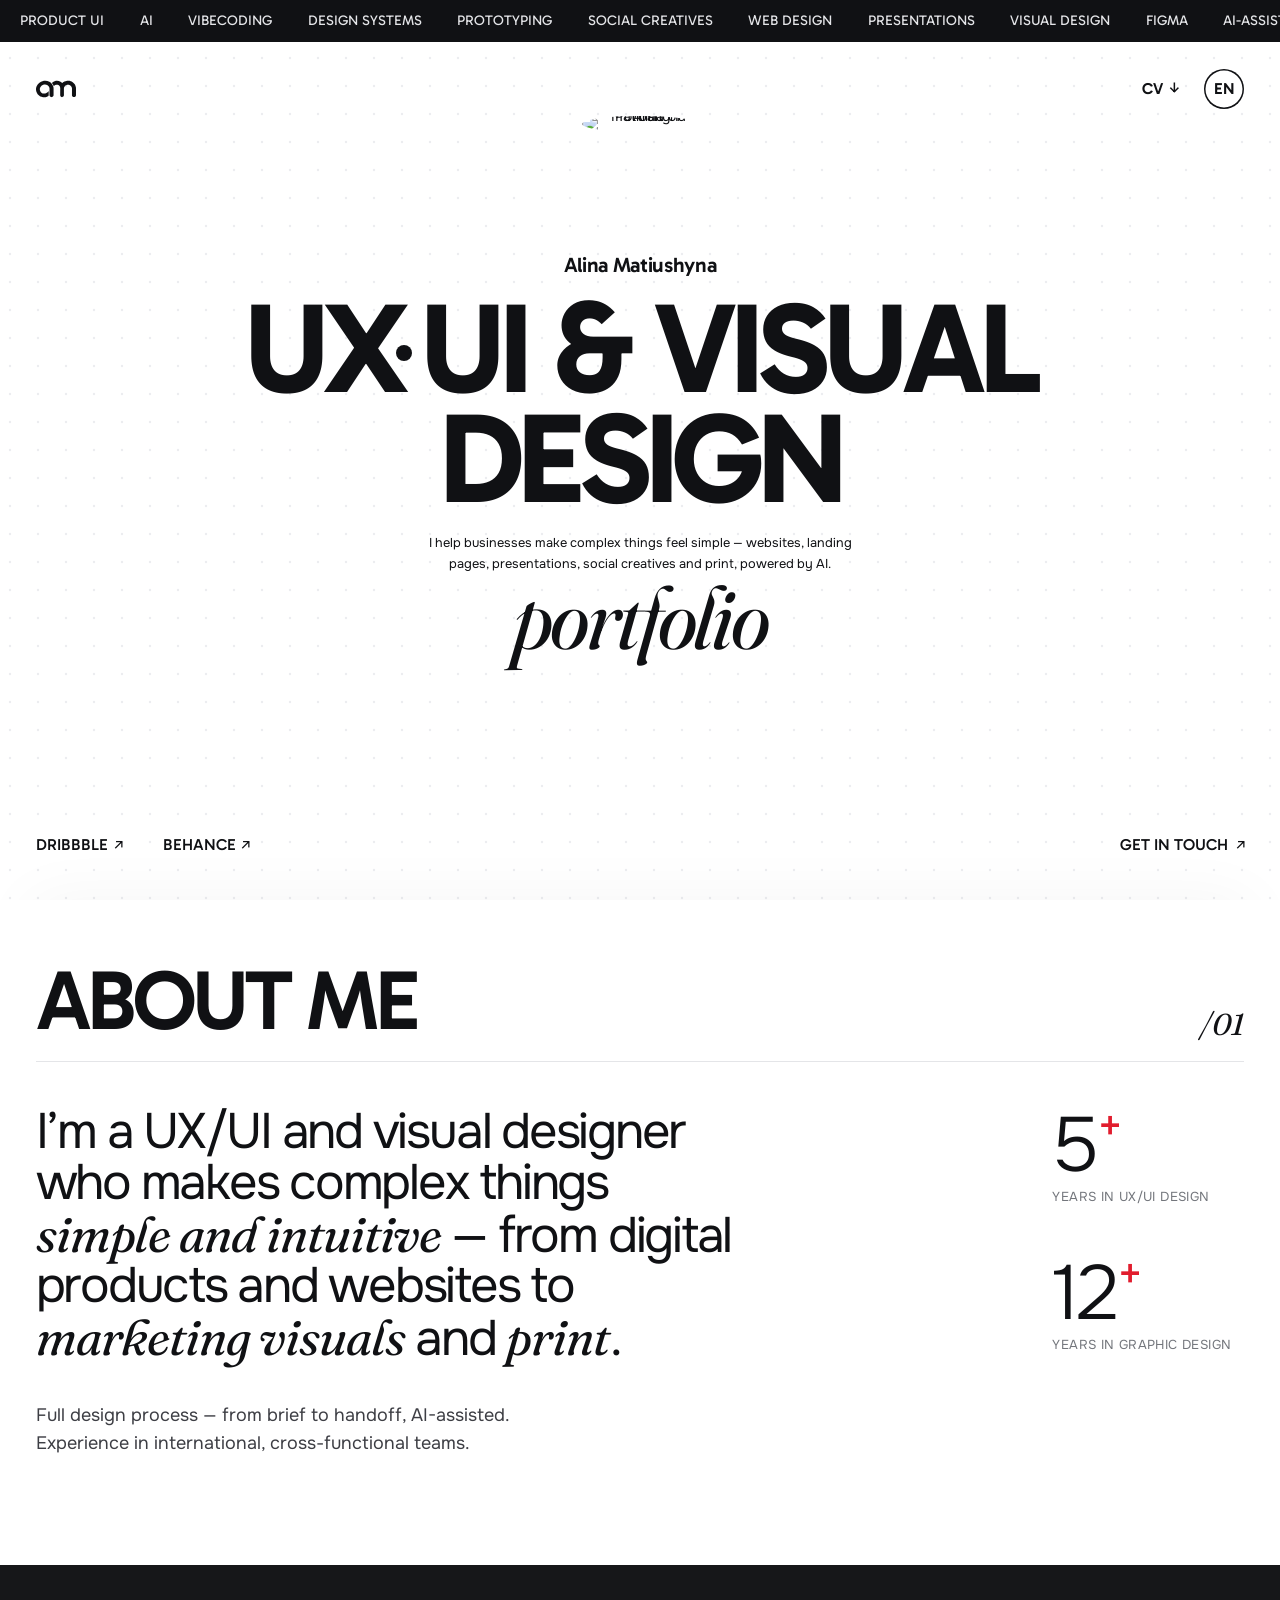
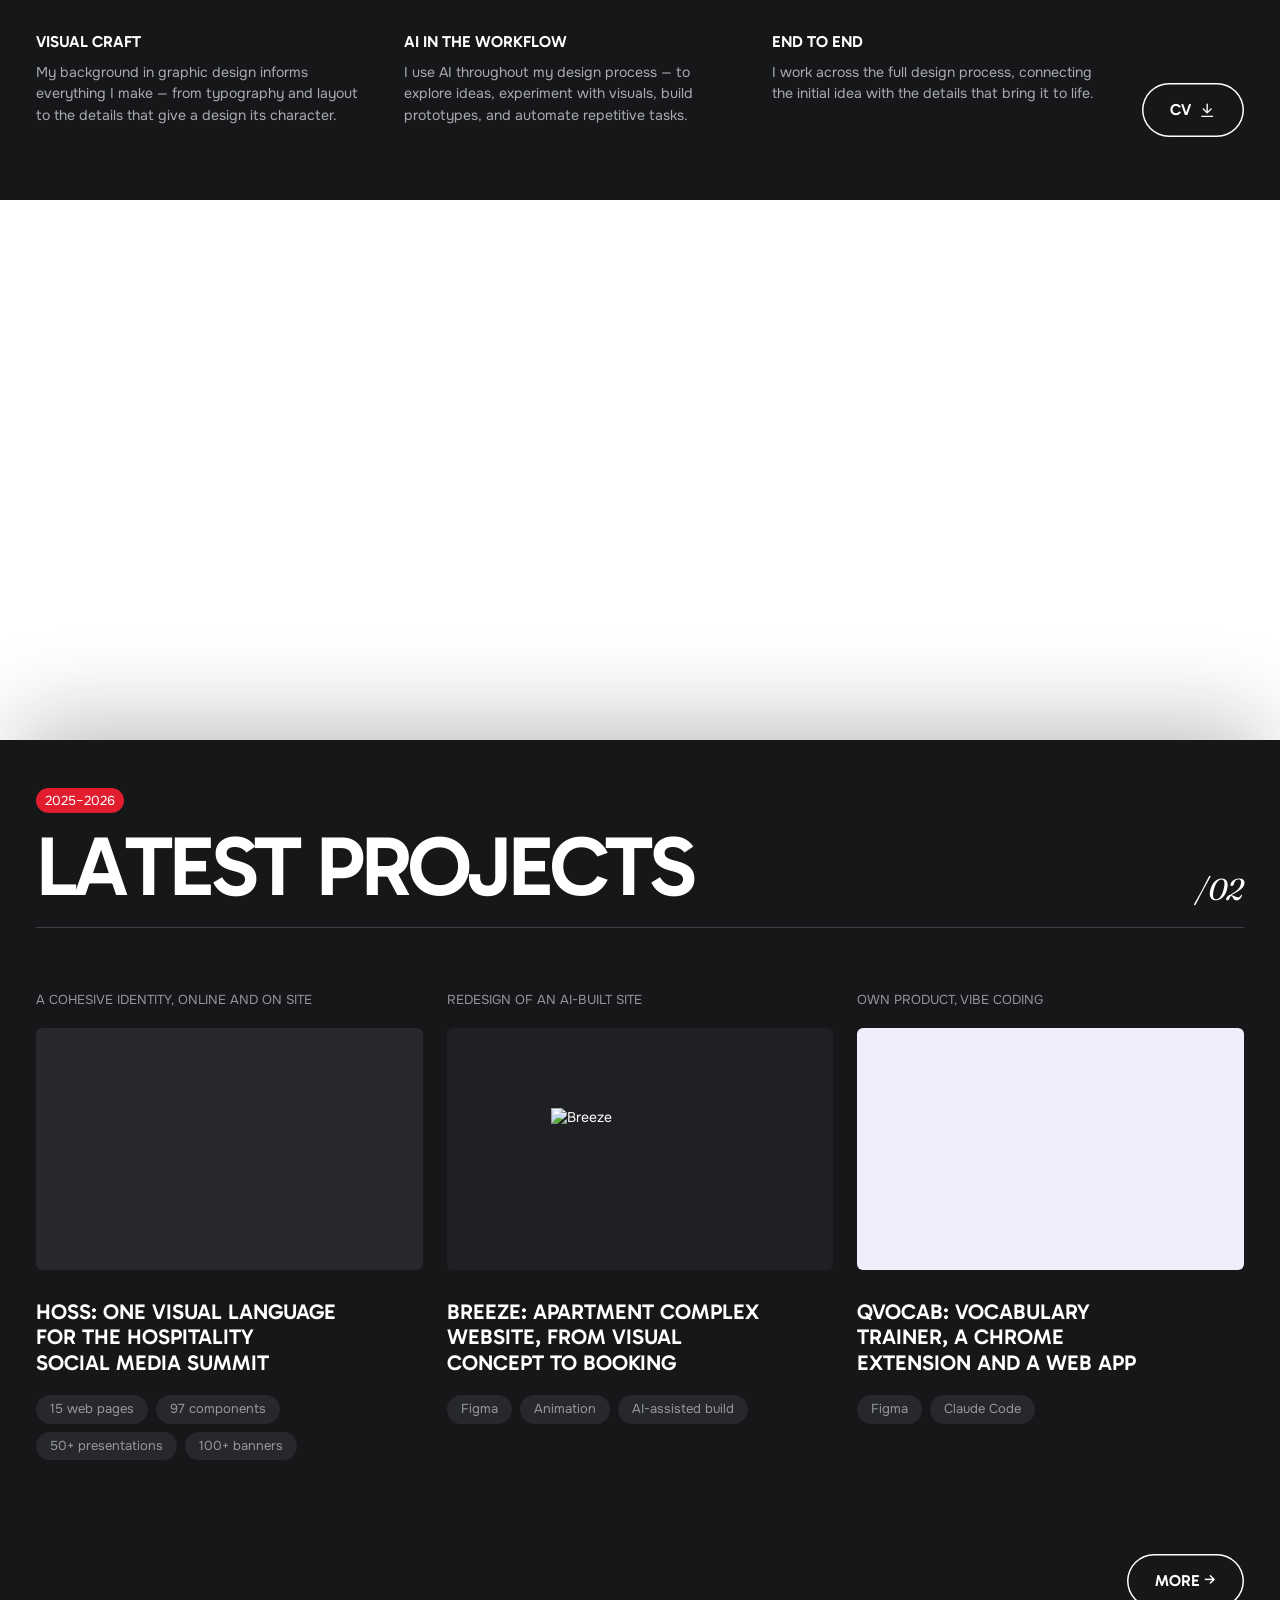
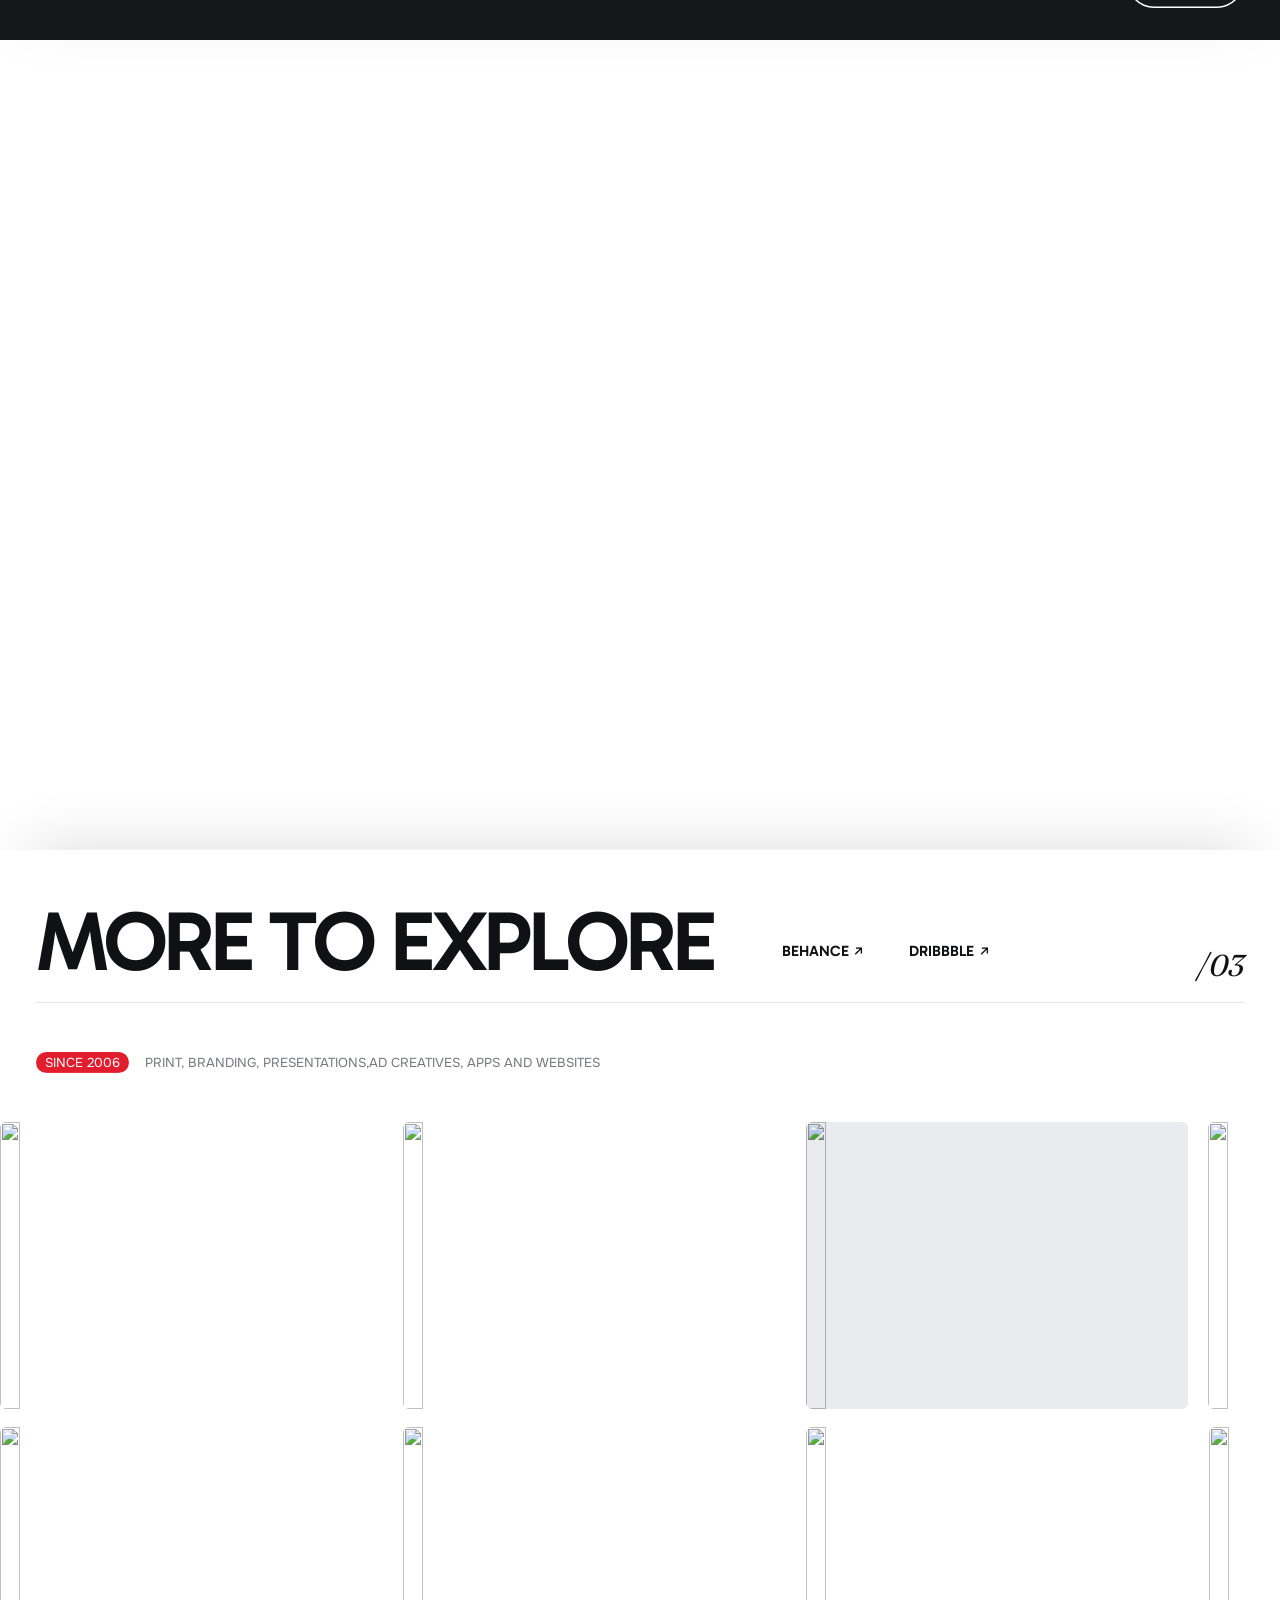
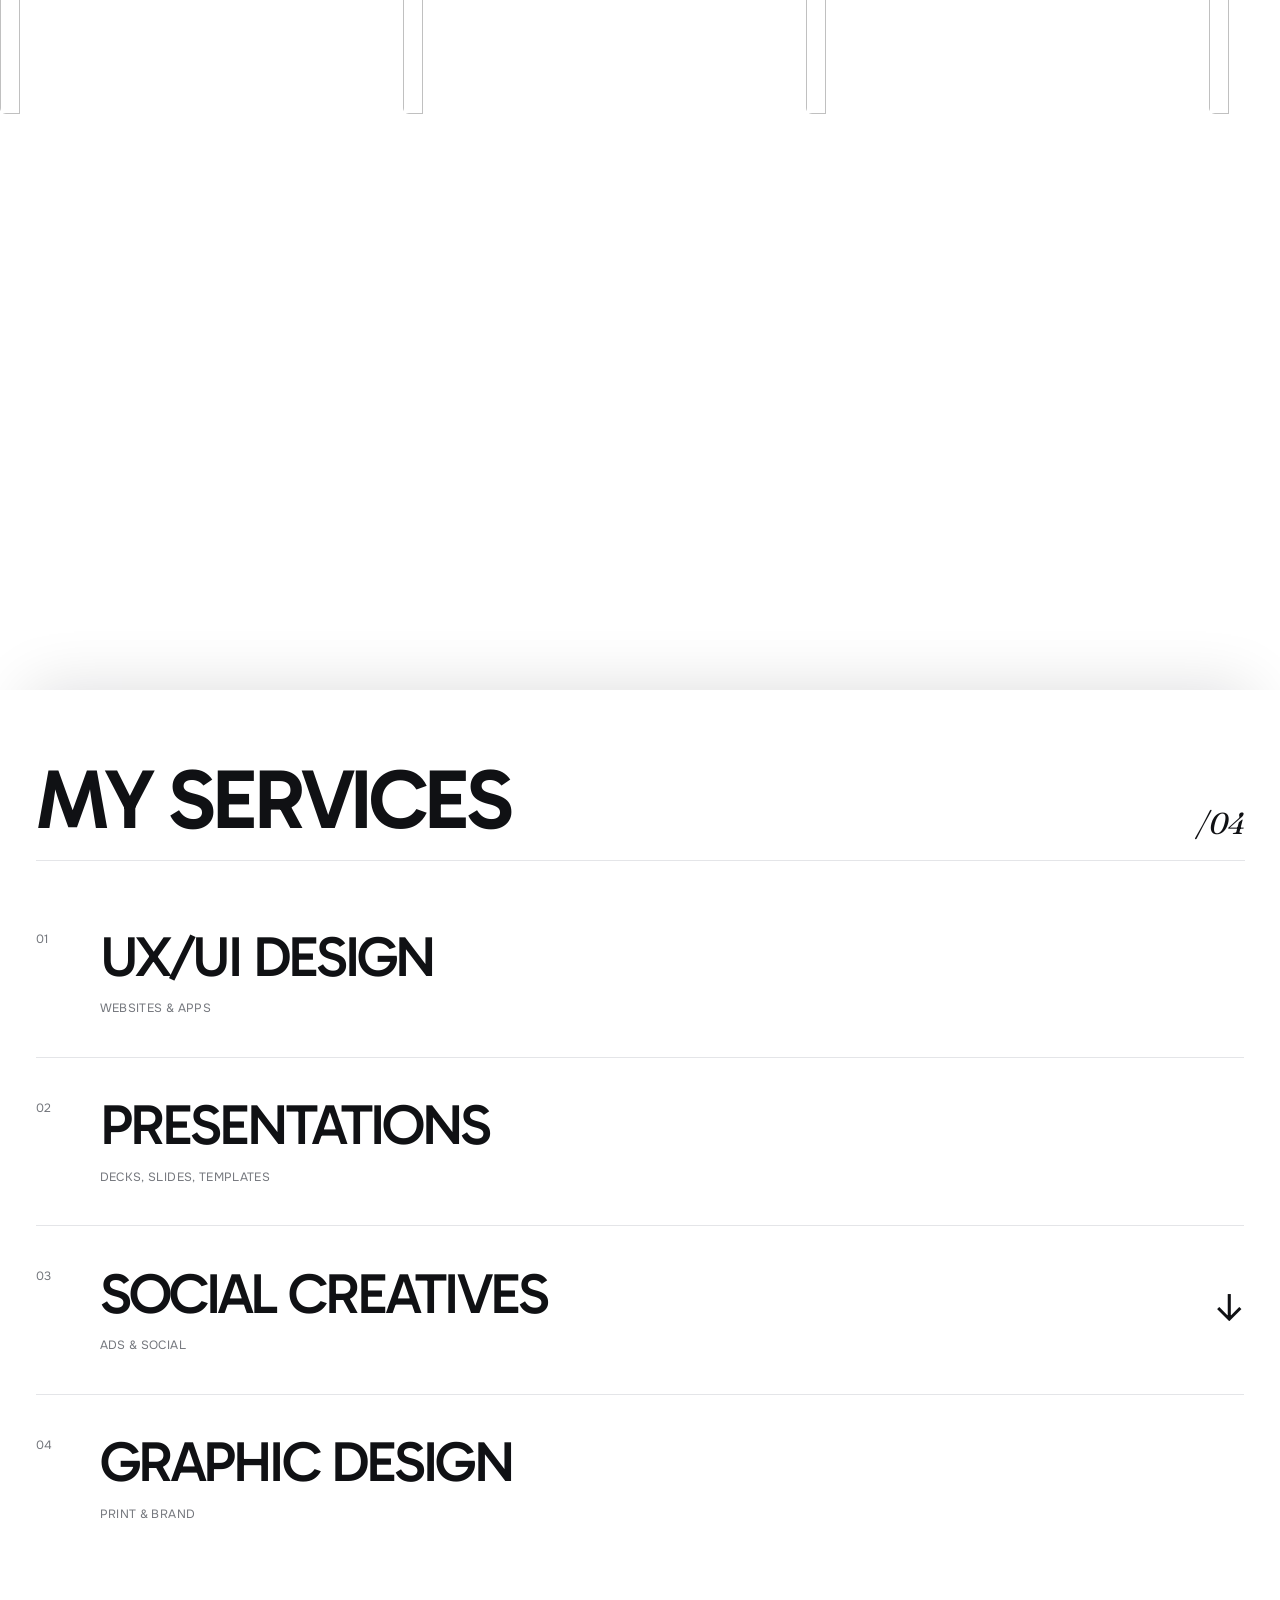
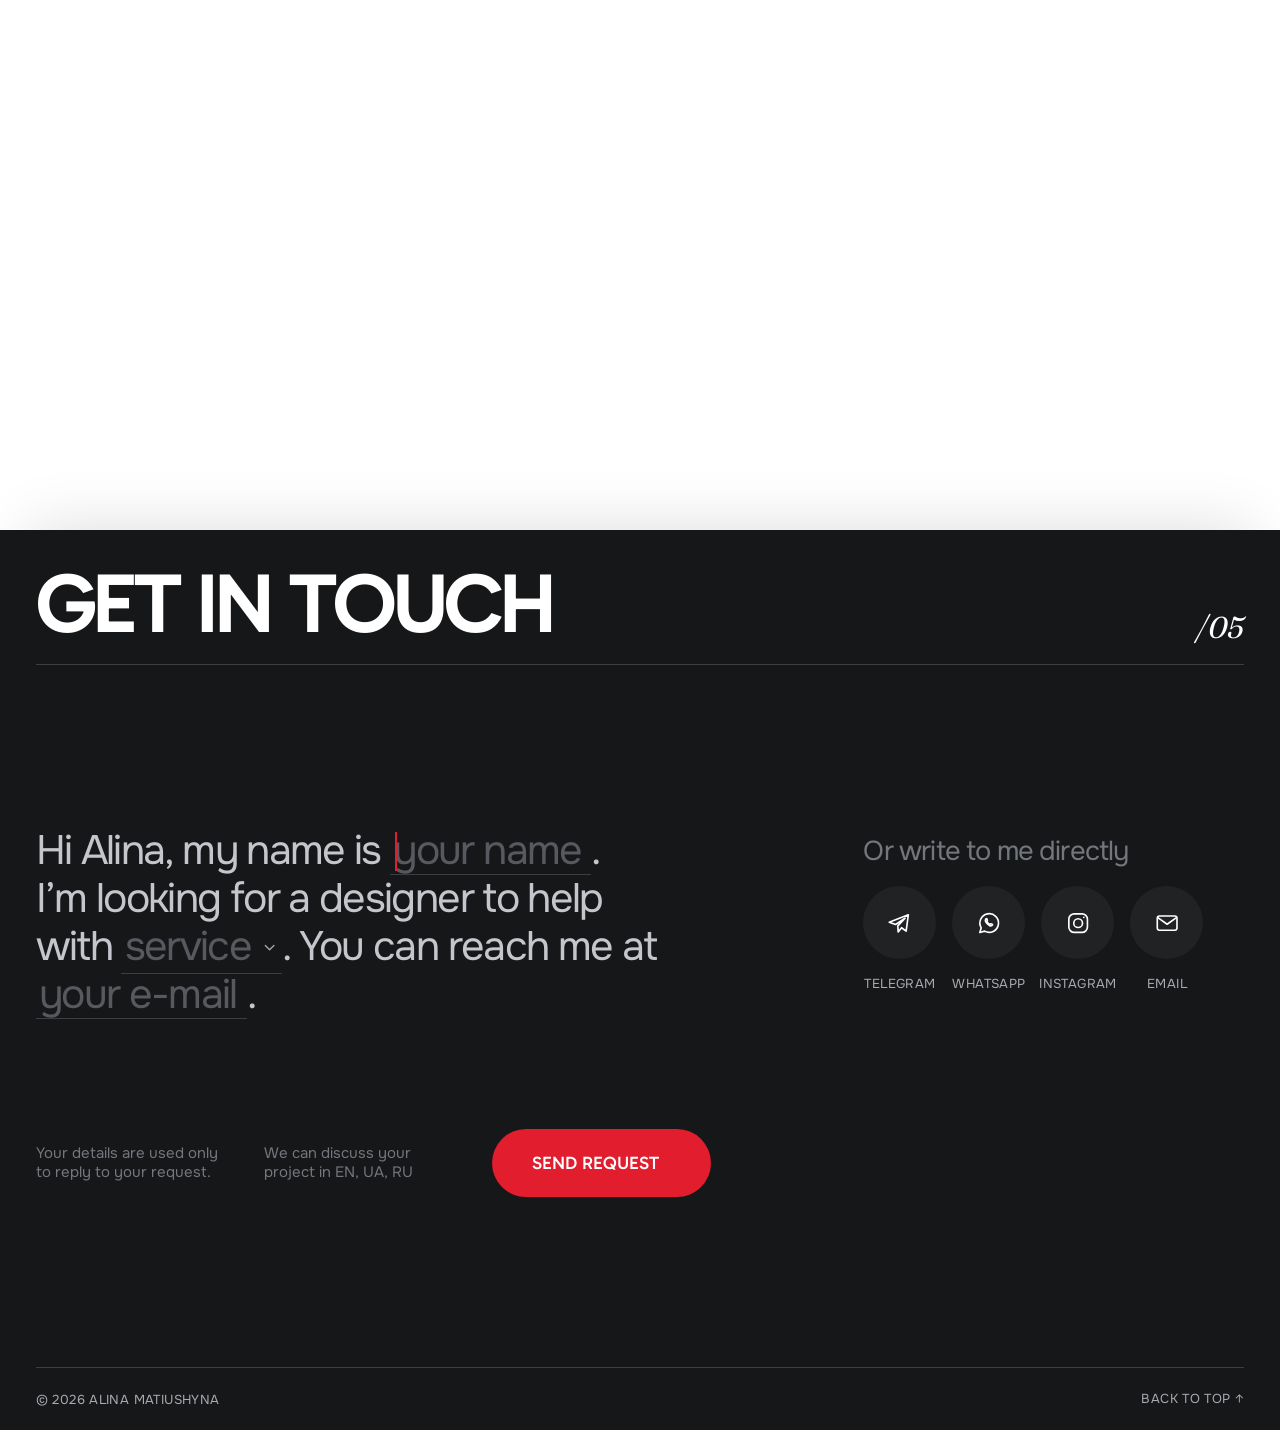
==== commit ce2e6ea2: "Rewrite About me statement and shorten process paragraph Co-Authored-By: Claude Opus 5.5 <noreply@an" ====
--- a/index.html
+++ b/index.html
@@ -2157,8 +2157,8 @@
   </div>
   <div class="ab3__main" data-r style="--d:.1s">
     <div class="ab3__left">
-    <p class="ab3__t"><span class="about-line">I’m a UX/UI and visual designer,</span> <span class="about-line">creating <em class="it">websites</em> and&nbsp;<em class="it">digital interfaces</em></span> <span class="about-line">with a consistent visual language</span> <span class="about-line">that extends into <em class="it">marketing materials</em>.</span></p>
-    <p class="ab3__p"><span class="about-process-line">My process spans briefs, wireframes, prototypes, design systems and&nbsp;developer handoff.</span> <span class="about-process-line">I integrate AI throughout my design process to explore ideas, develop visuals, build prototypes, and&nbsp;streamline everyday tasks.</span> <span class="about-process-line">I have experience collaborating with marketers and&nbsp;developers in international, cross-functional teams.</span></p>
+    <p class="ab3__t"><span class="about-line">I’m a&nbsp;UX/UI and&nbsp;visual designer</span> <span class="about-line">who makes complex things</span> <span class="about-line"><em class="it">simple and&nbsp;intuitive</em> — from digital</span> <span class="about-line">products and&nbsp;websites to</span> <span class="about-line"><em class="it">marketing visuals</em> and&nbsp;<em class="it">print</em>.</span></p>
+    <p class="ab3__p"><span class="about-process-line">Full design process — from&nbsp;brief to&nbsp;handoff, AI-assisted.</span><br><span class="about-process-line">Experience in&nbsp;international, cross-functional teams.</span></p>
     </div>
     <div class="ab3__stats">
       <div class="istat"><b aria-label="5+"><span class="stat-count" data-count="5" aria-hidden="true"><span class="stat-count-value">5</span></span><sup aria-hidden="true">+</sup></b><span>years in UX/UI design</span></div>
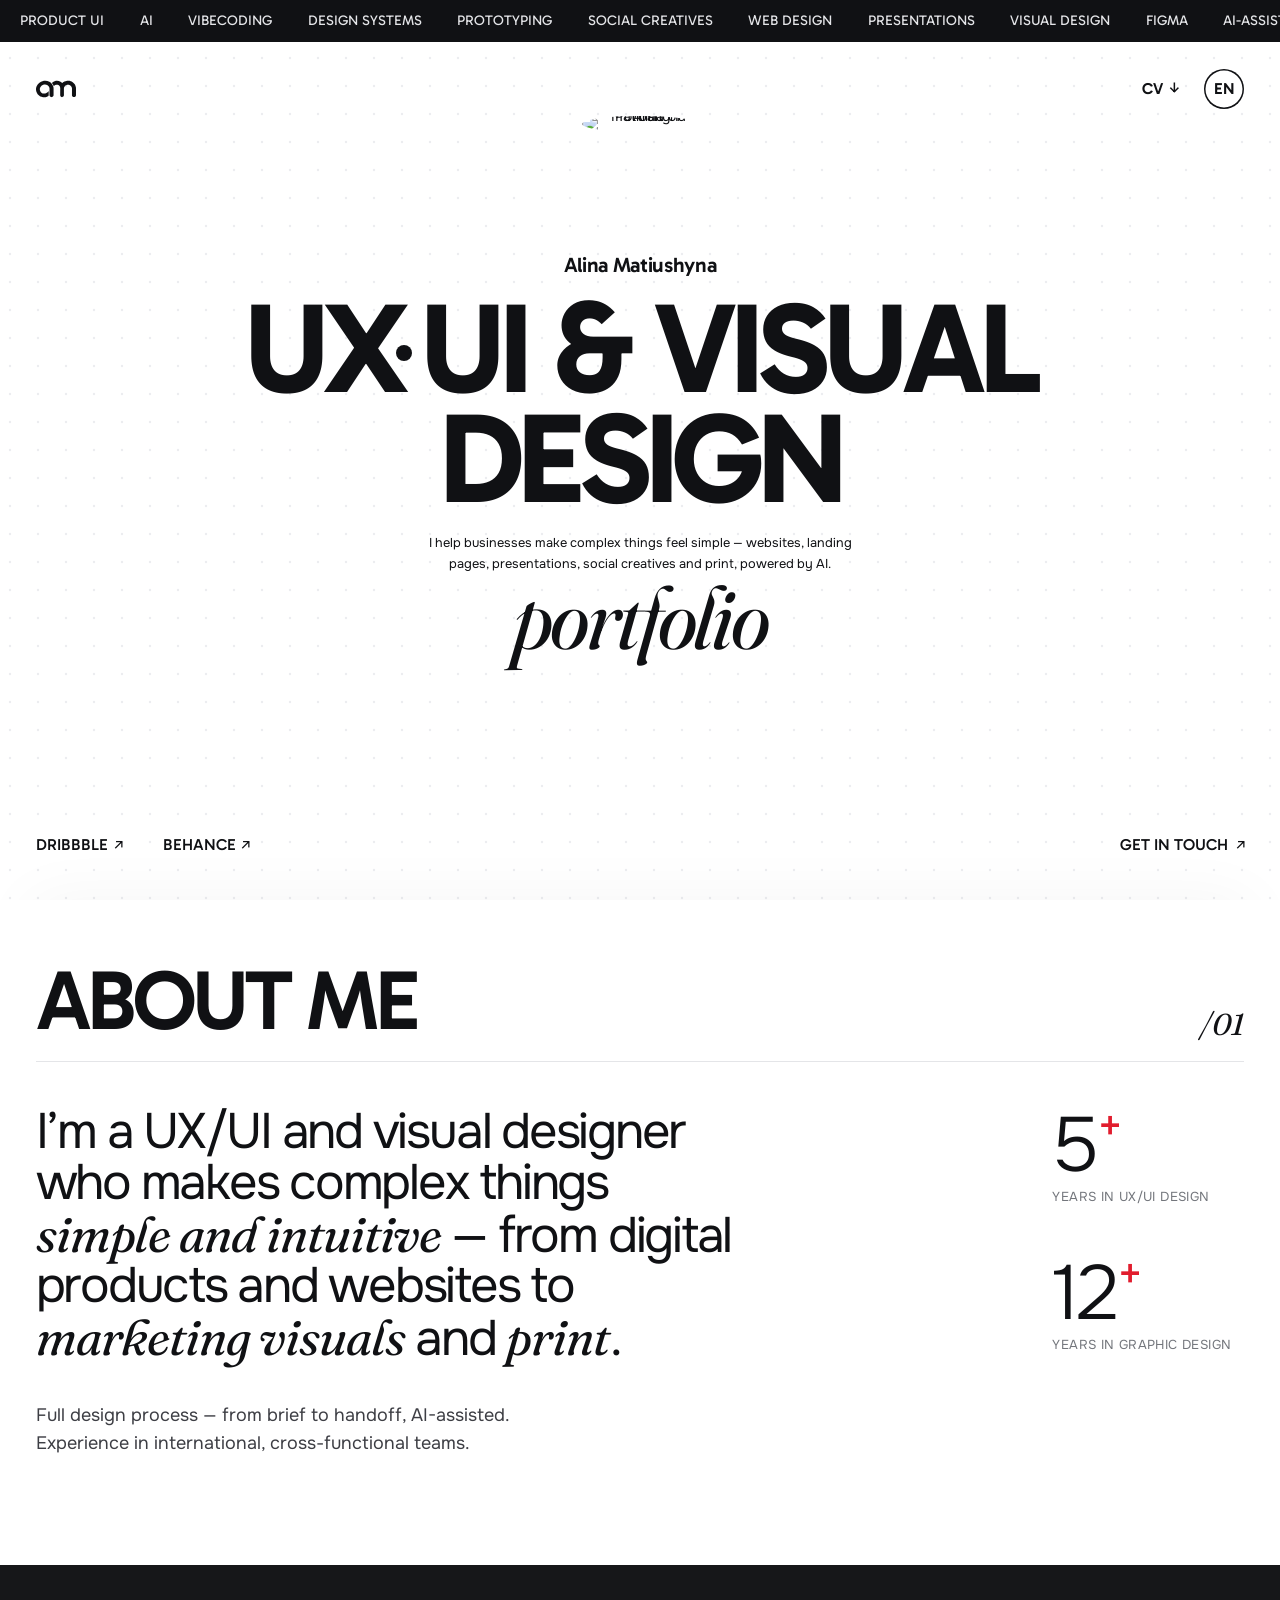
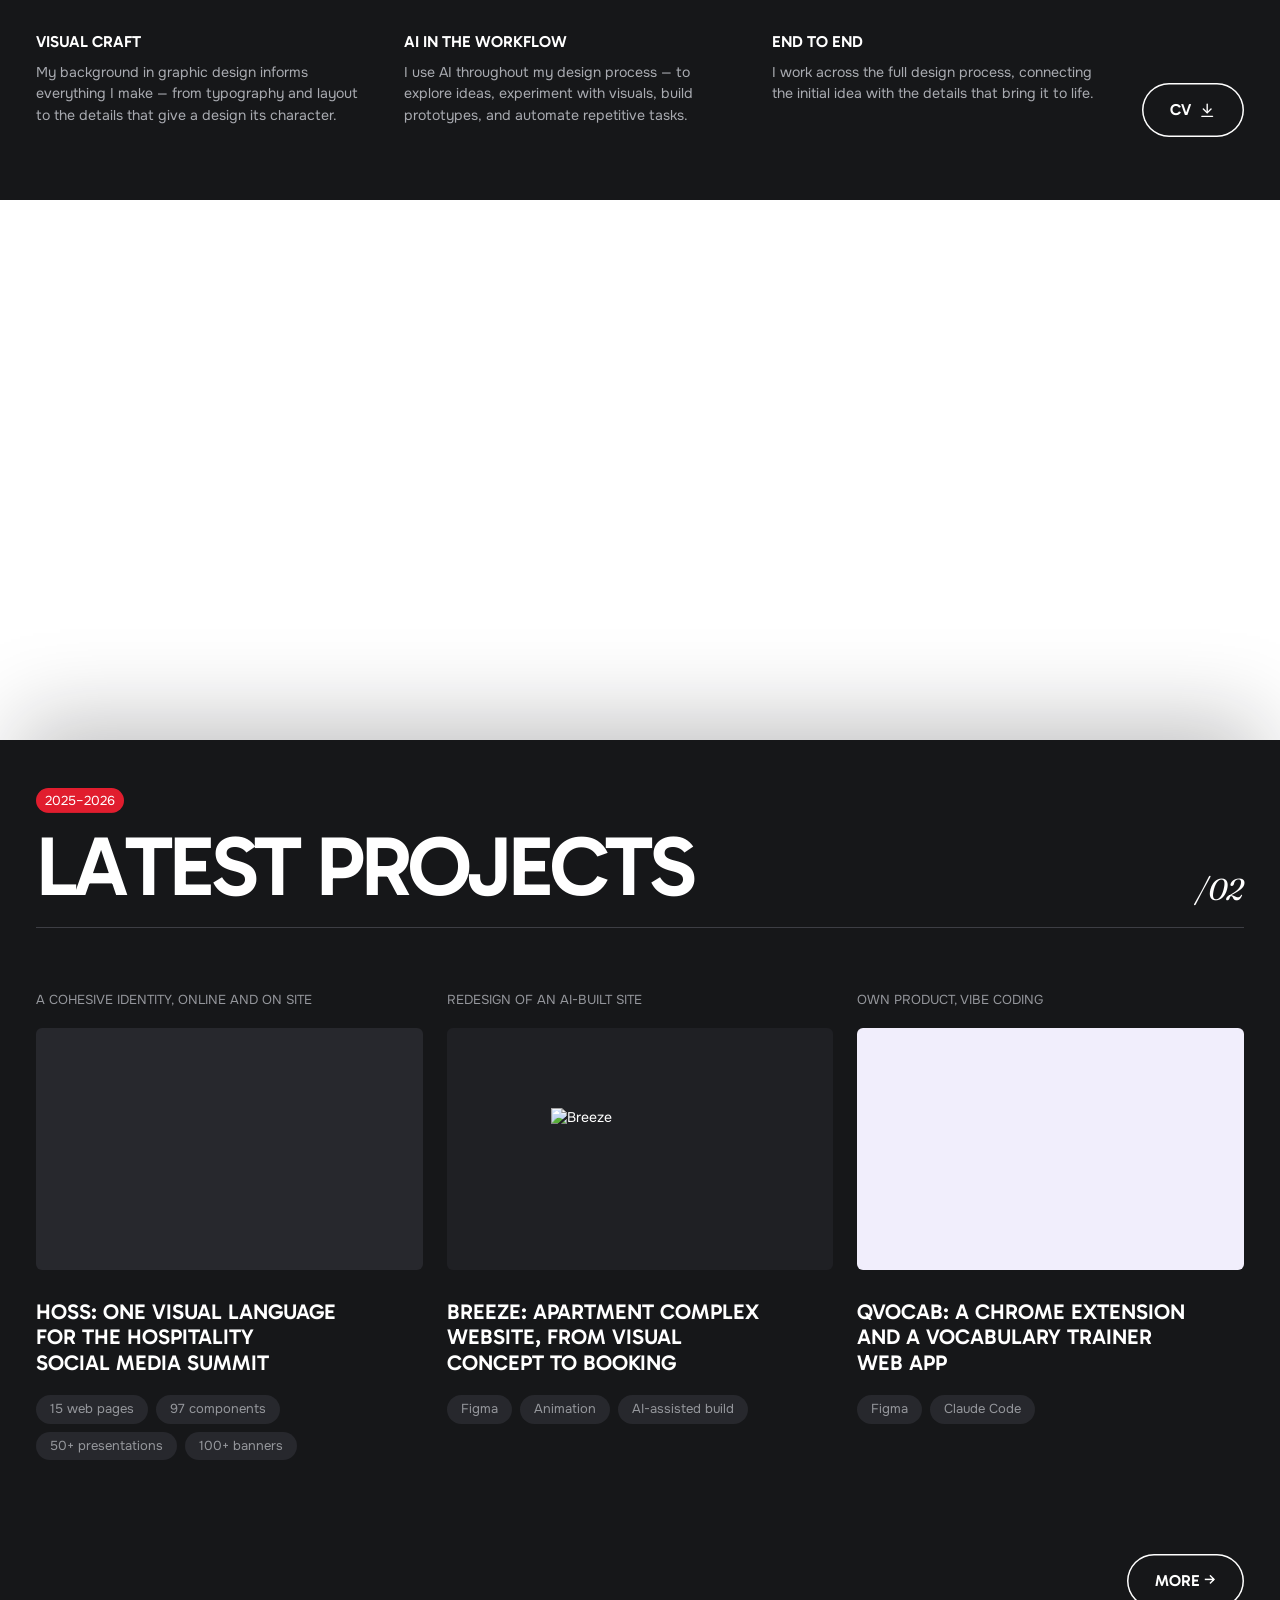
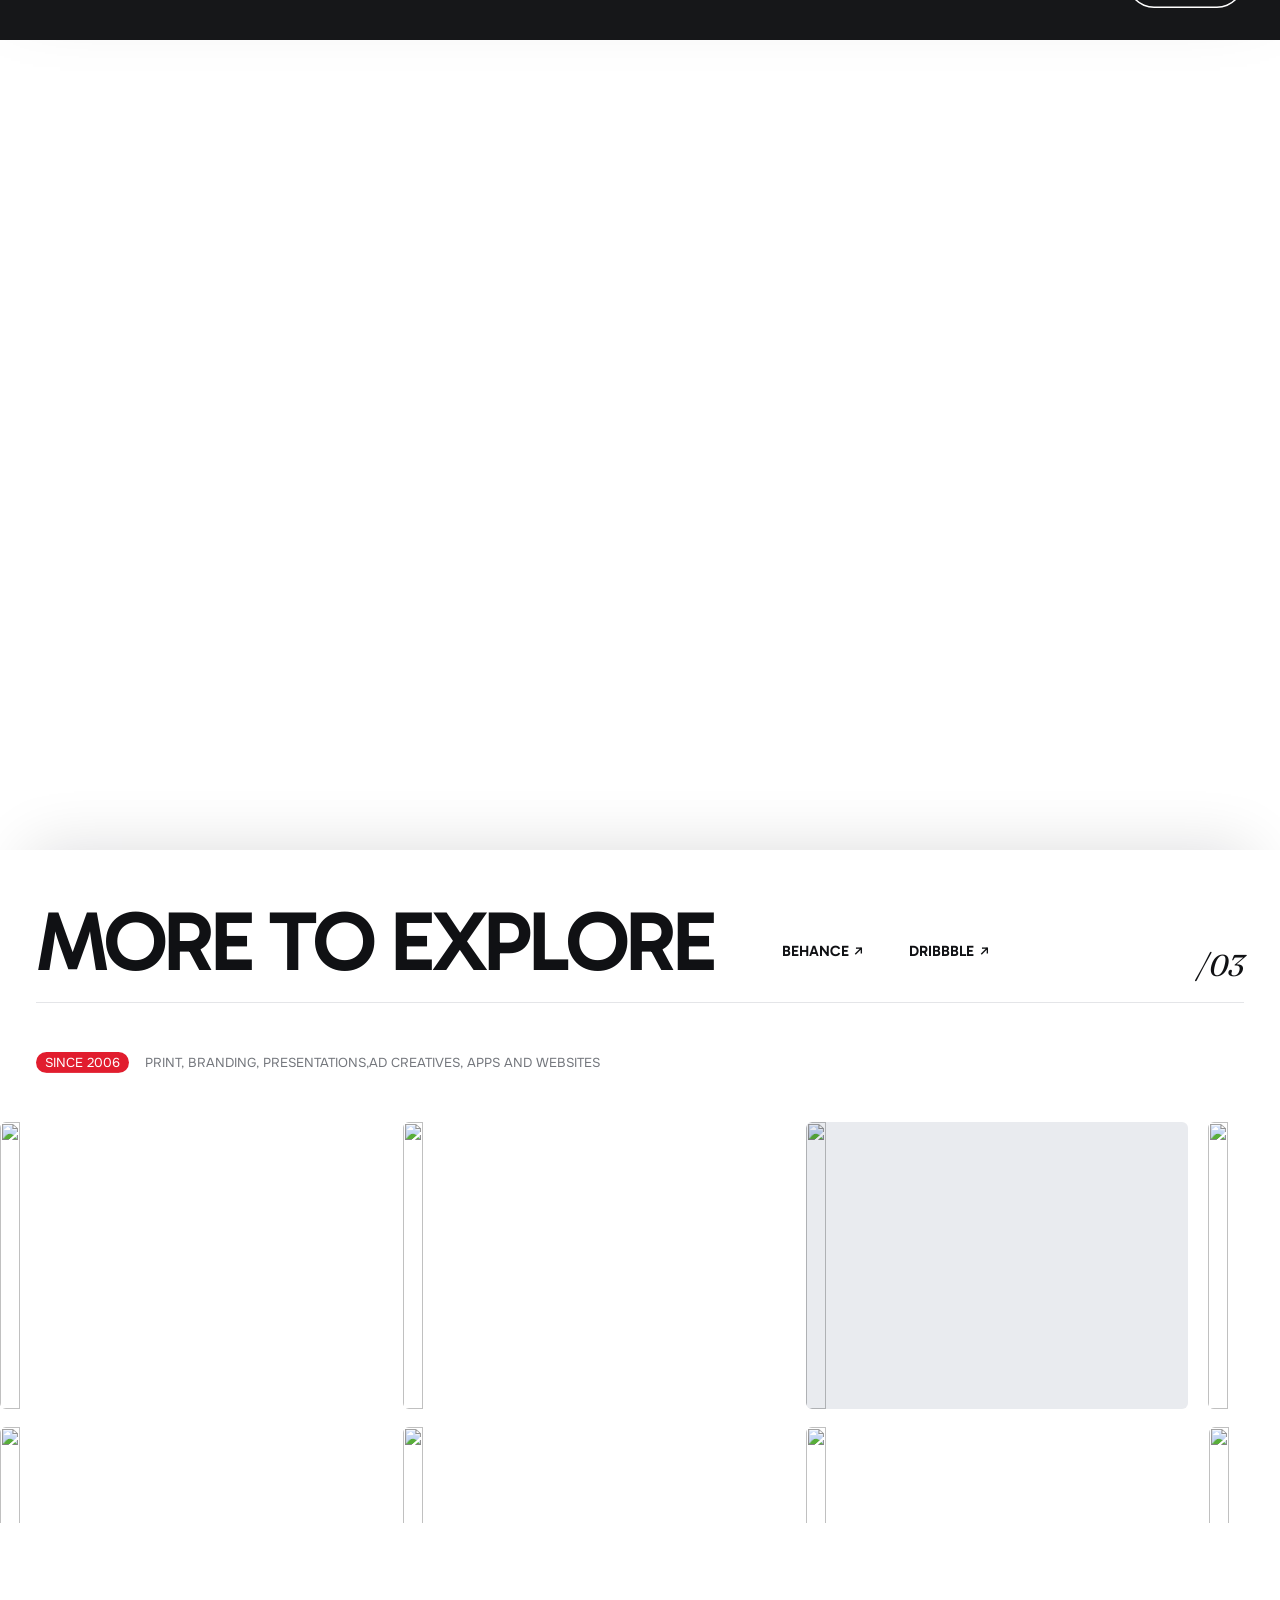
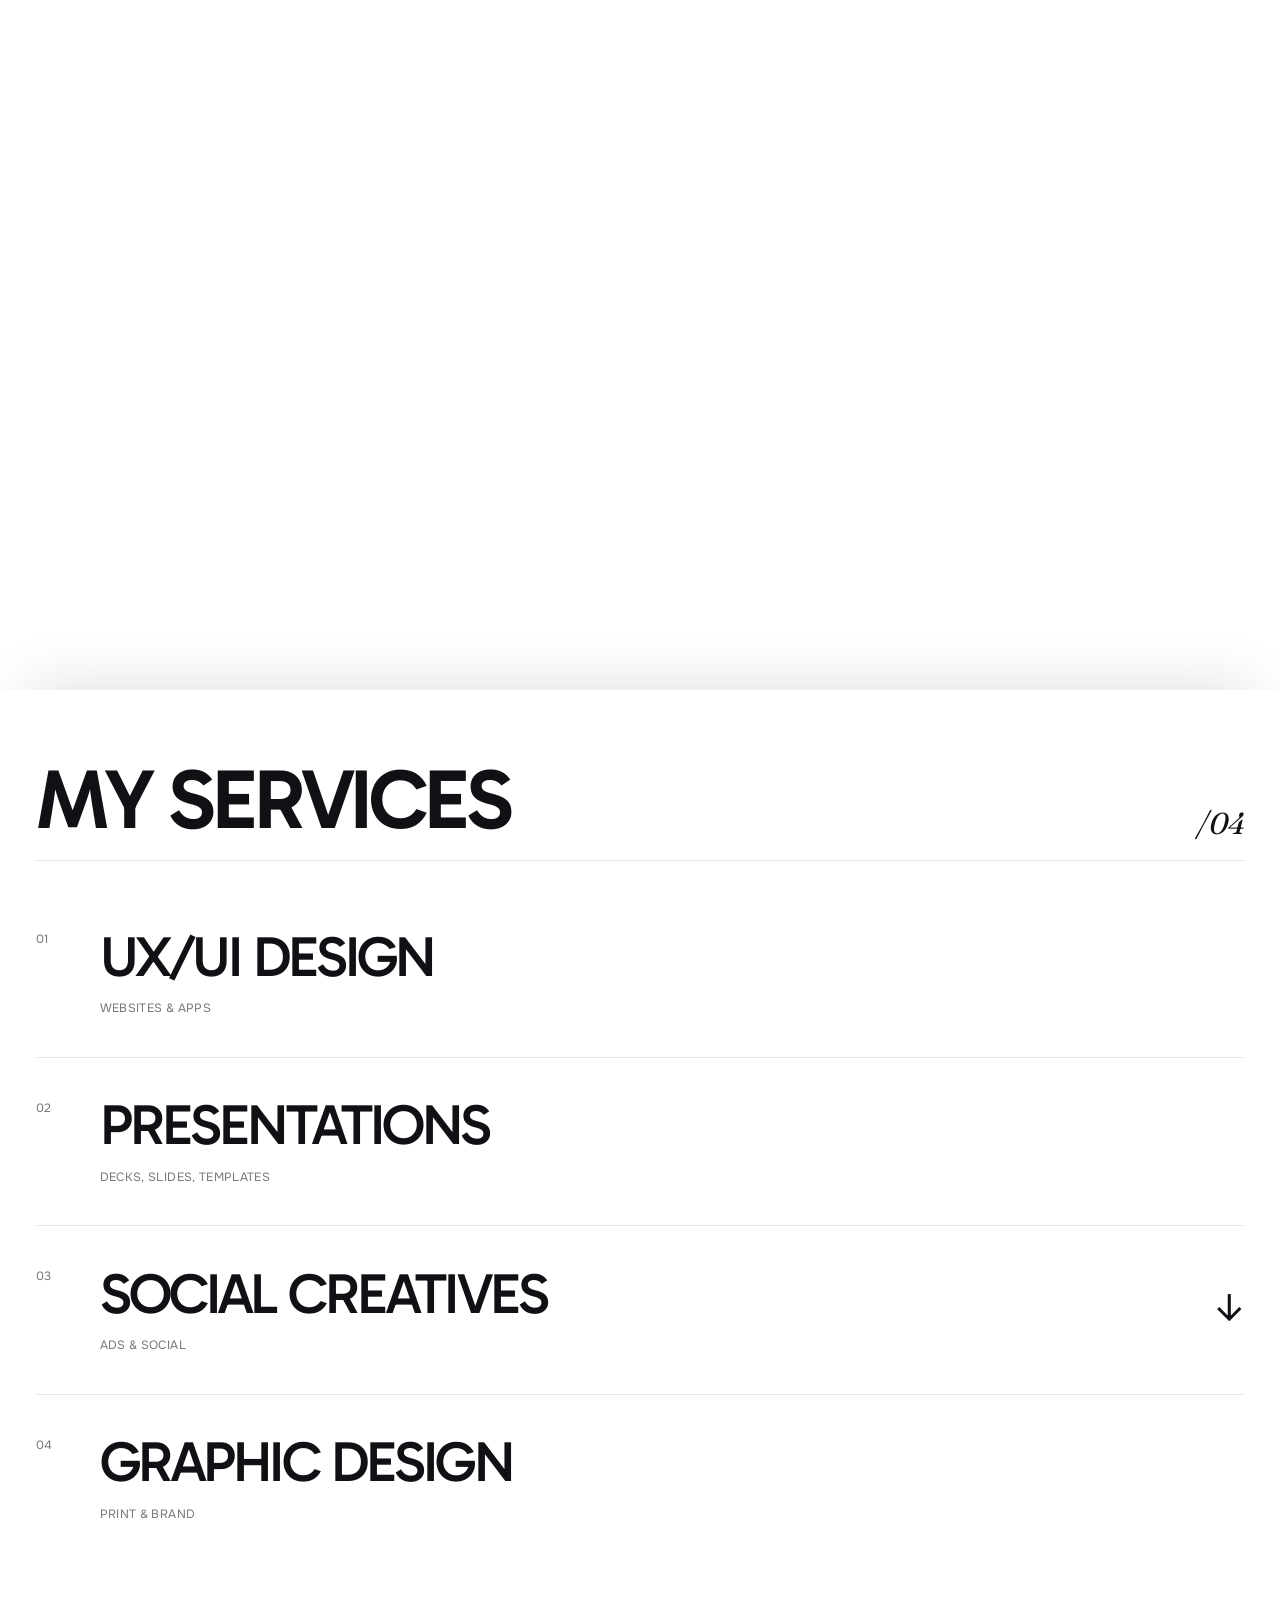
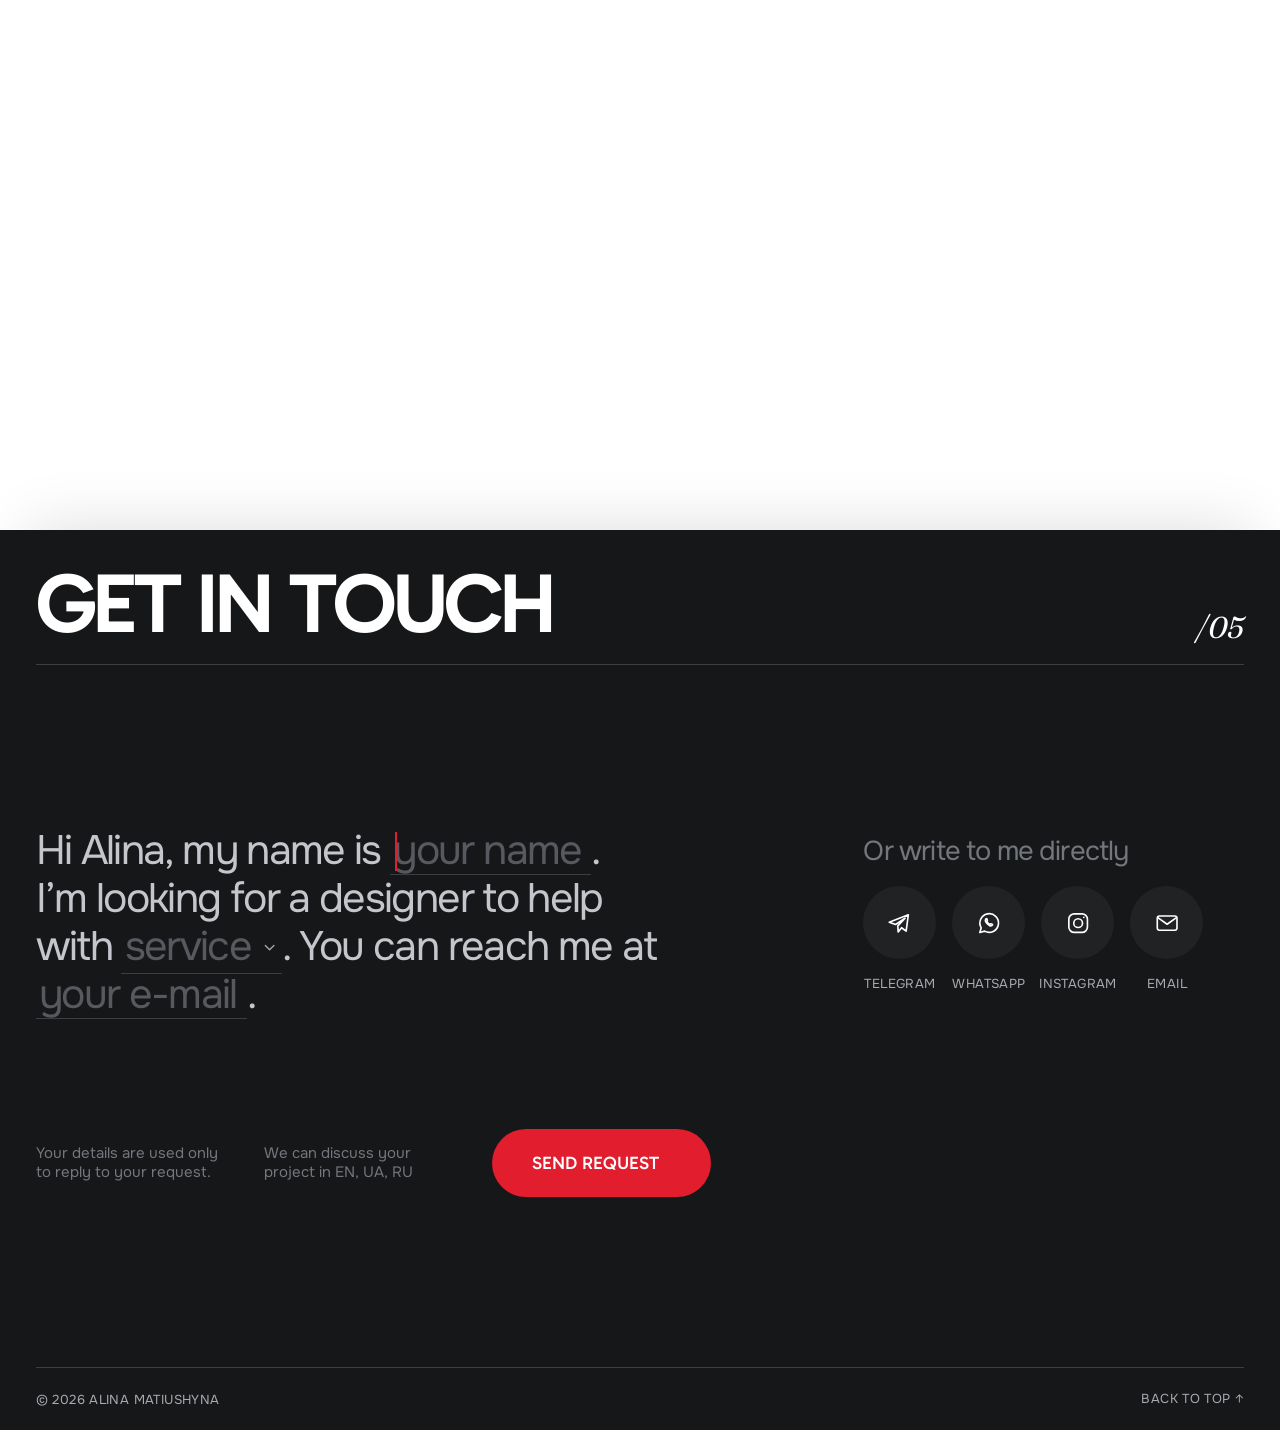
==== commit 1b677081: "Rename Qvocab card title with desktop line breaks Co-Authored-By: Claude Opus 5.5 <noreply@anthropic" ====
--- a/index.html
+++ b/index.html
@@ -23,7 +23,7 @@
 <link rel="stylesheet" href="https://fonts.googleapis.com/css2?family=Gabarito:wght@400;500;600;700&family=Onest:wght@300;400;600&family=Fraunces:ital,opsz,wght@1,9..144,400..700&family=Fustat:wght@400;600;700&display=swap">
 <style>:root{color-scheme:light;padding-top:env(safe-area-inset-top,0px);padding-bottom:env(safe-area-inset-bottom,0px)}body{margin:0;font:14px system-ui,sans-serif}img{max-width:100%}[hidden]{display:none!important}</style>
 <link rel="stylesheet" href="mobile-menu.css?v=43c">
-<link rel="stylesheet" href="type-scale.css?v=2">
+<link rel="stylesheet" href="type-scale.css?v=3">
 </head>
 <body>
 <div class="safari-top-tint" aria-hidden="true"></div>
@@ -2220,7 +2220,7 @@
         </span>
       </a>
       <div>
-        <h3 class="case__t"><a class="case__tl" href="#">Qvocab: vocabulary trainer, a&nbsp;Chrome extension and&nbsp;a&nbsp;web app</a></h3>
+        <h3 class="case__t"><a class="case__tl" href="#">Qvocab: a&nbsp;Chrome extension<br class="dbr"> and&nbsp;a&nbsp;vocabulary trainer<br class="dbr"> web app</a></h3>
         <div class="pills"><span class="pill pill--dark">Figma</span><span class="pill pill--dark">Claude Code</span></div>
       </div>
     </article>
--- a/type-scale.css
+++ b/type-scale.css
@@ -28,3 +28,6 @@
   .hero .stat-number{font-size:48px!important;line-height:40px!important}
   .result-layout > p{line-height:32px!important}
 }
+
+/* Desktop-only manual line breaks */
+@media (max-width:820px){br.dbr{display:none}}
